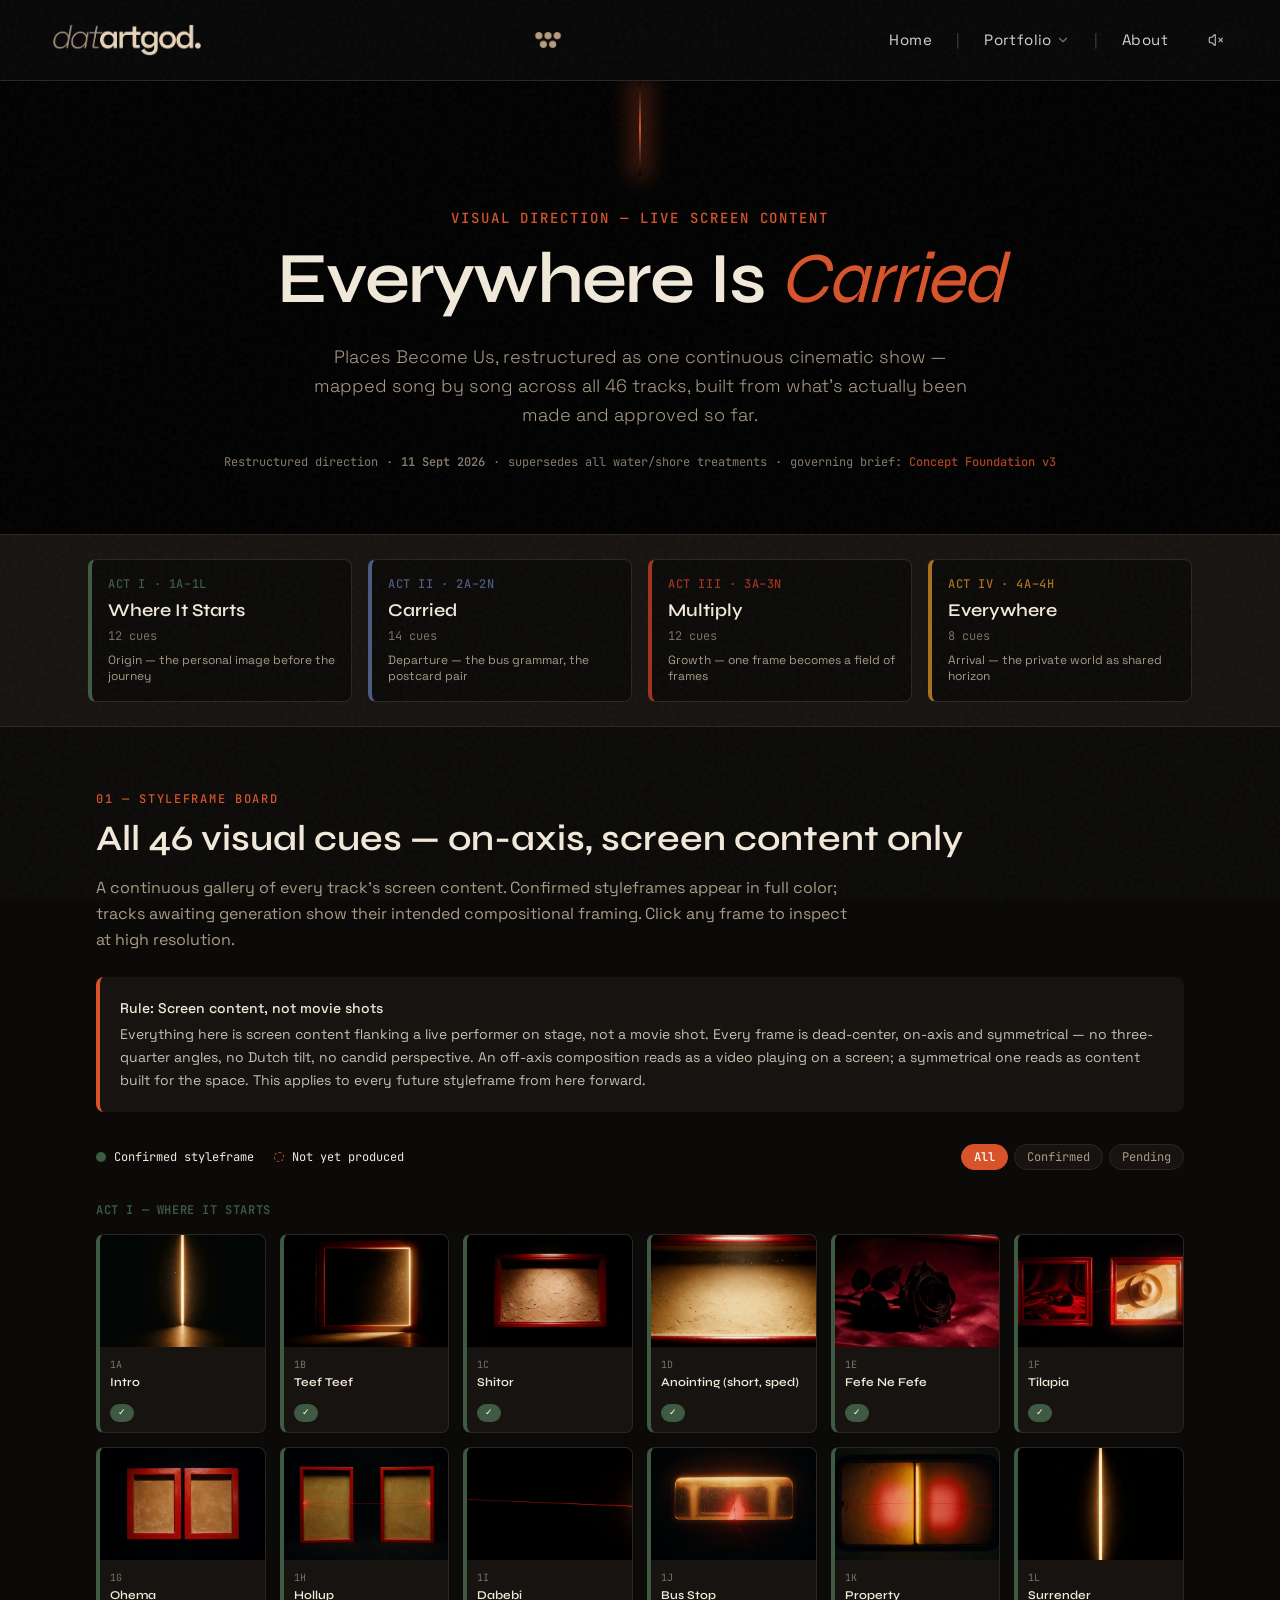
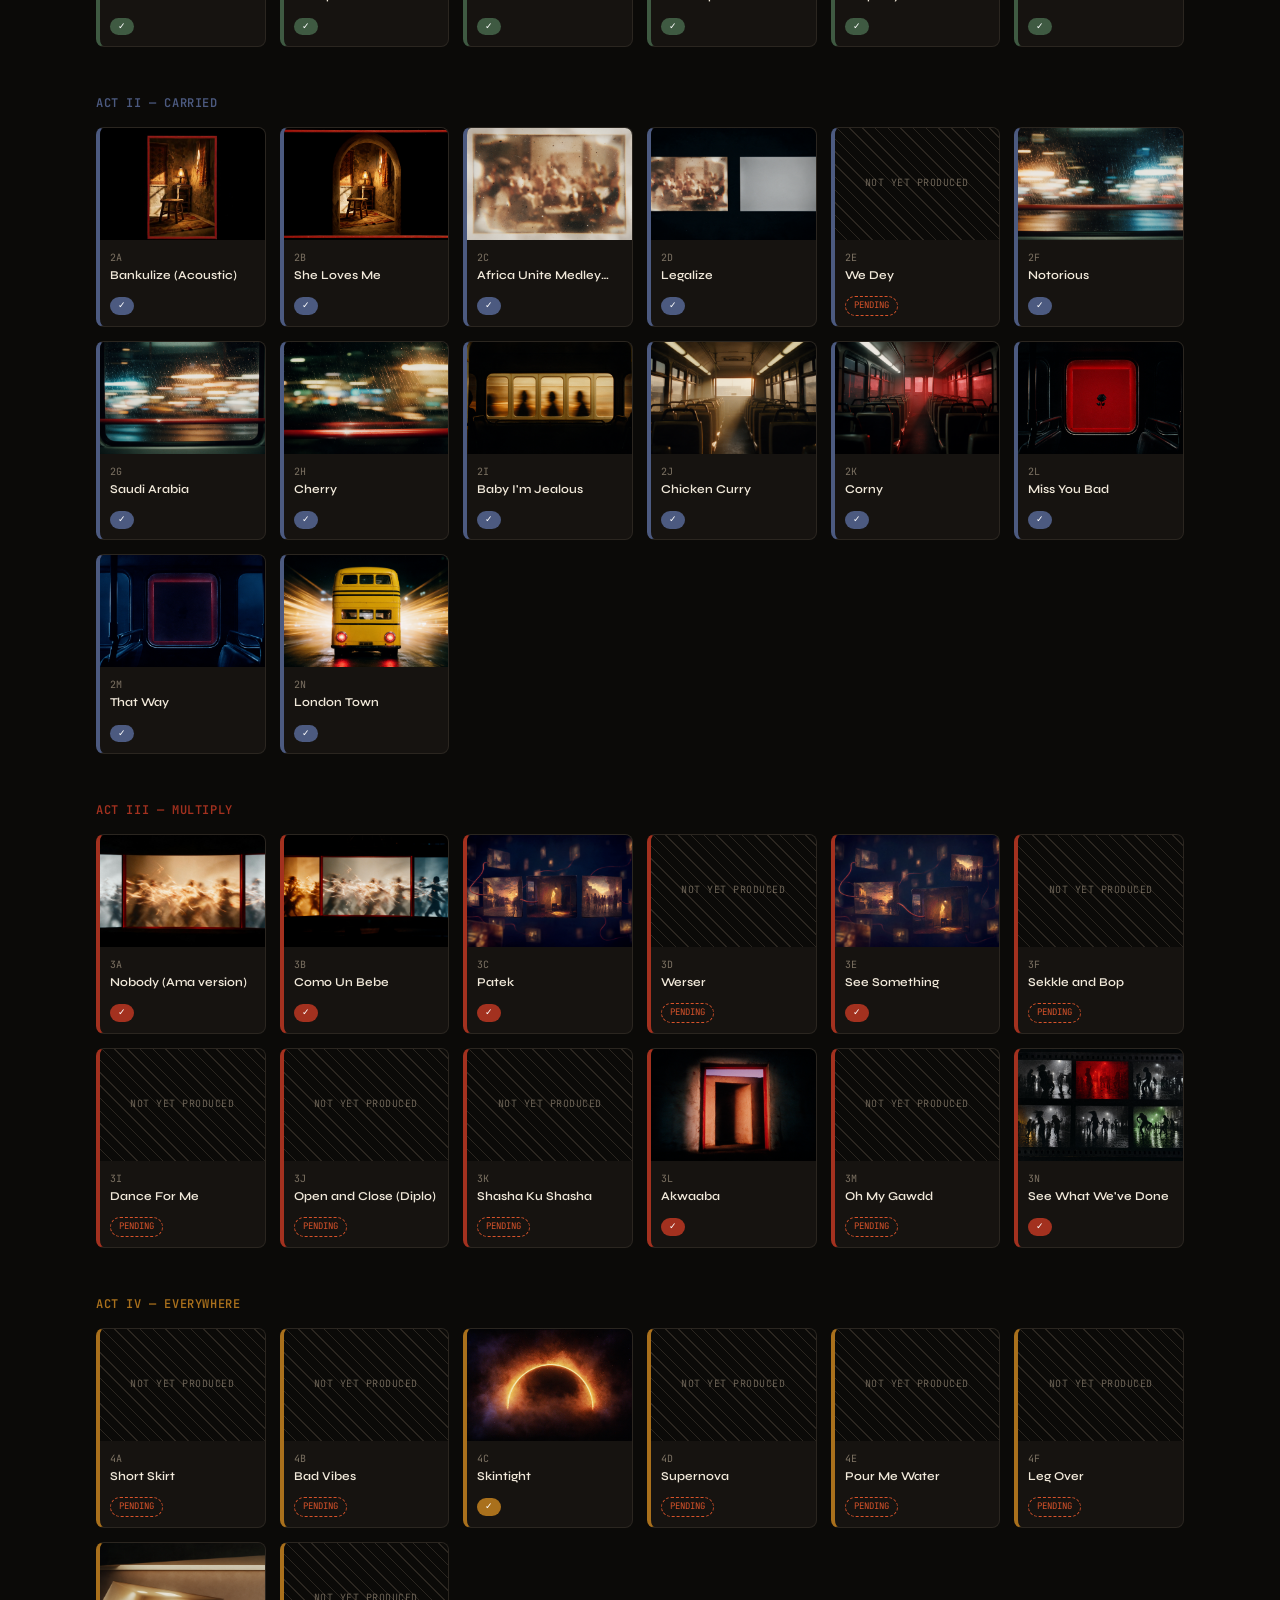
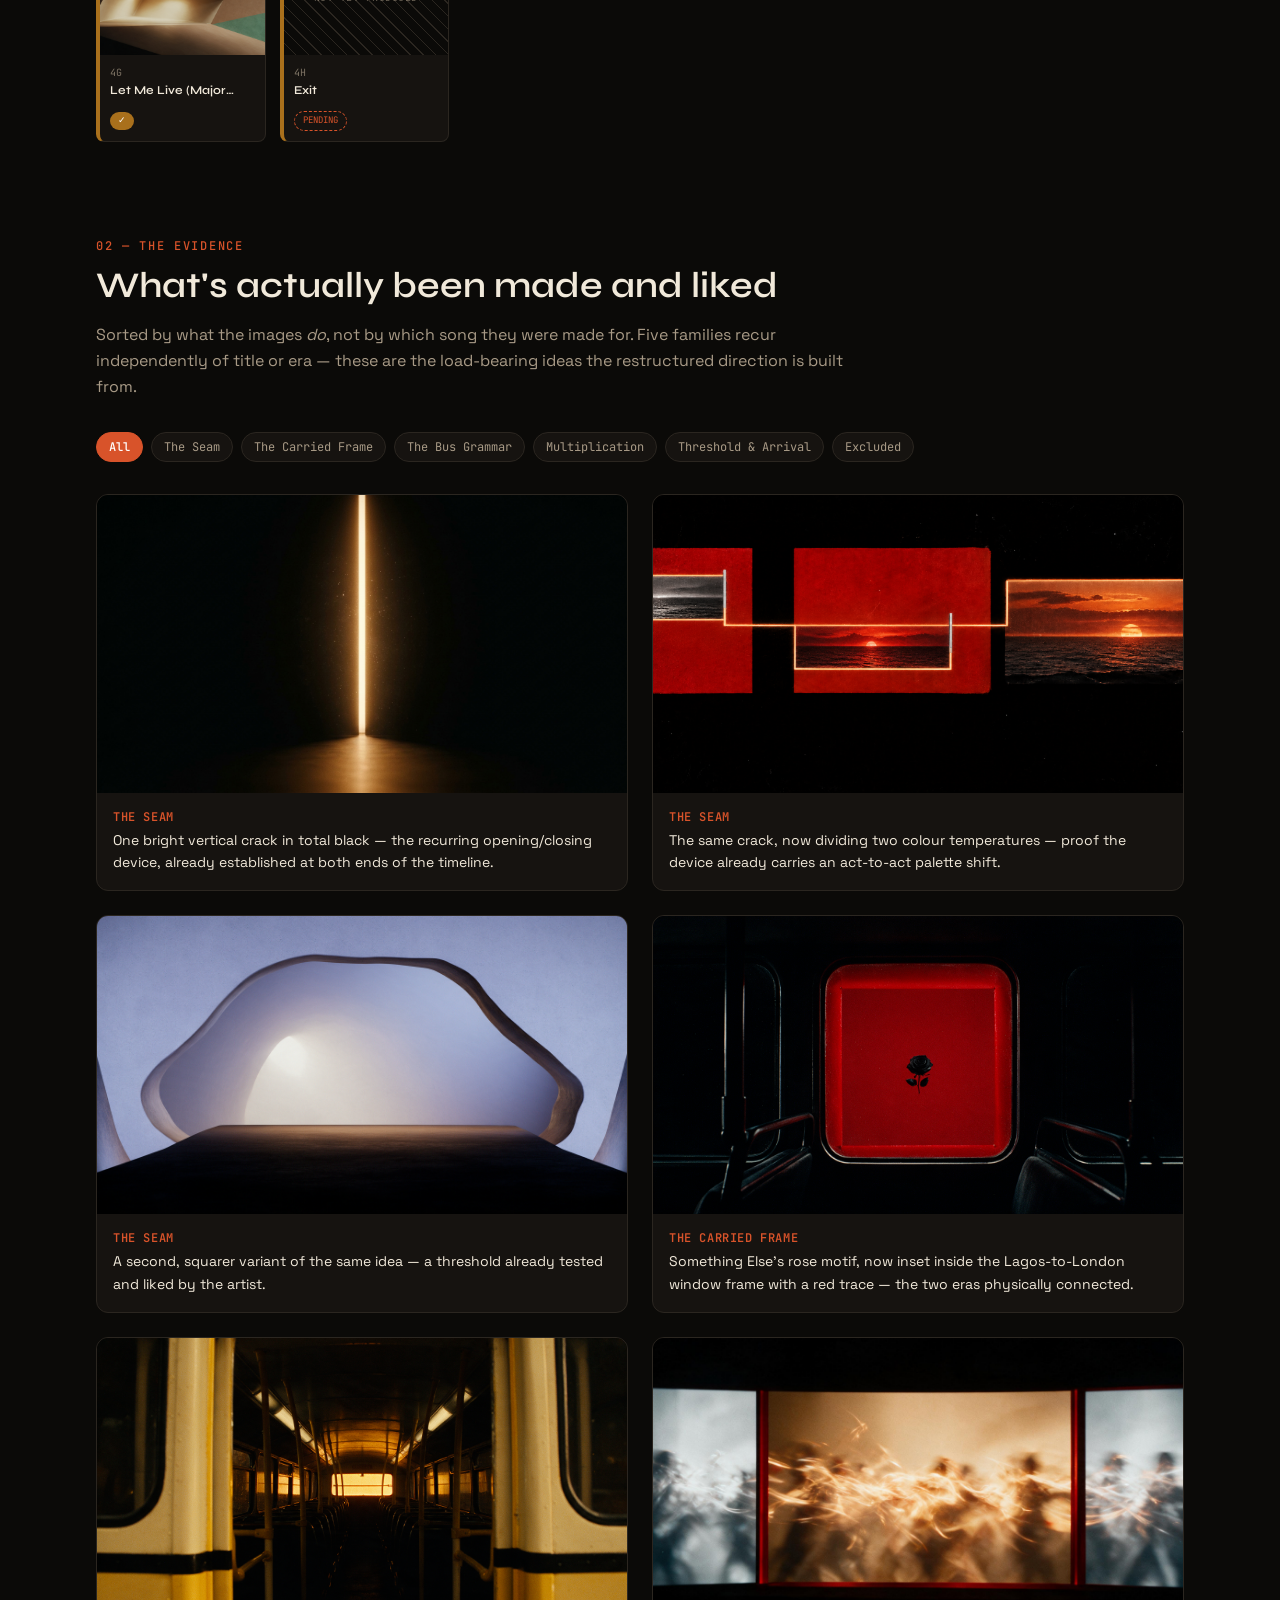
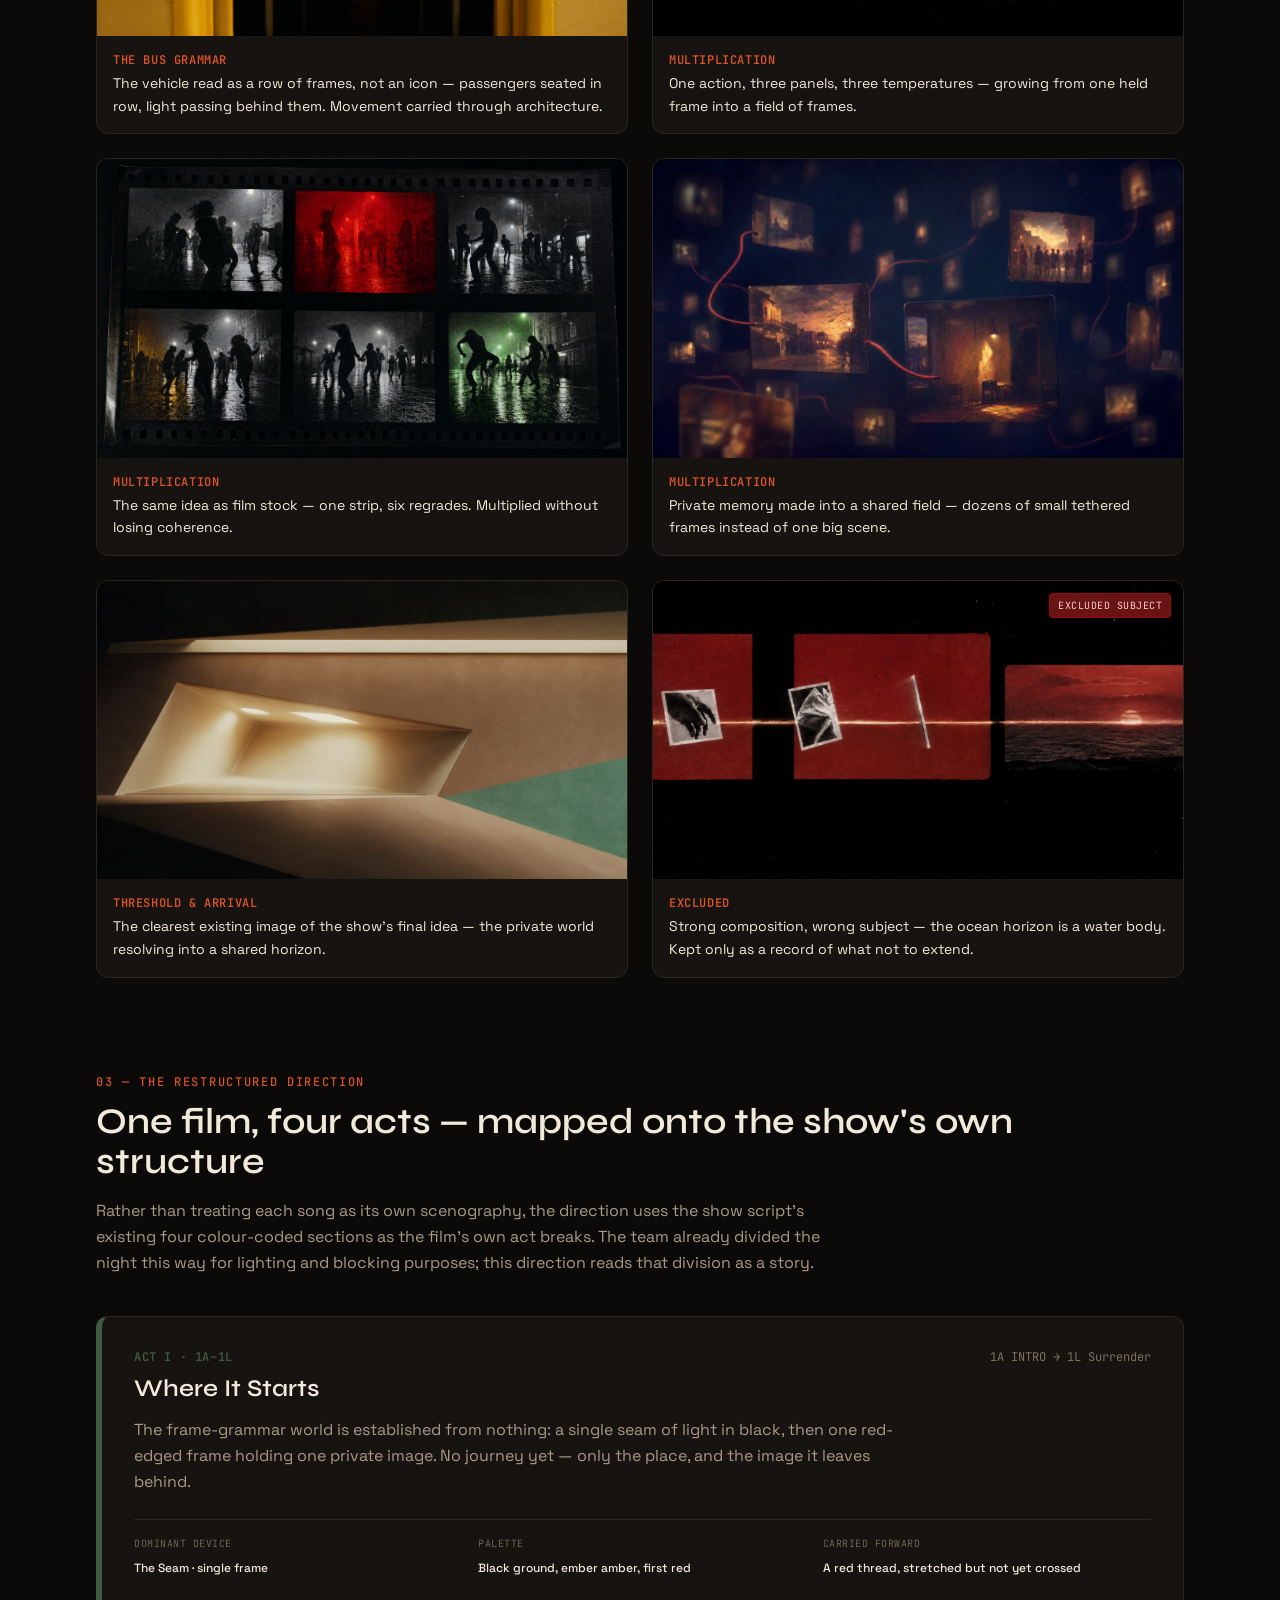
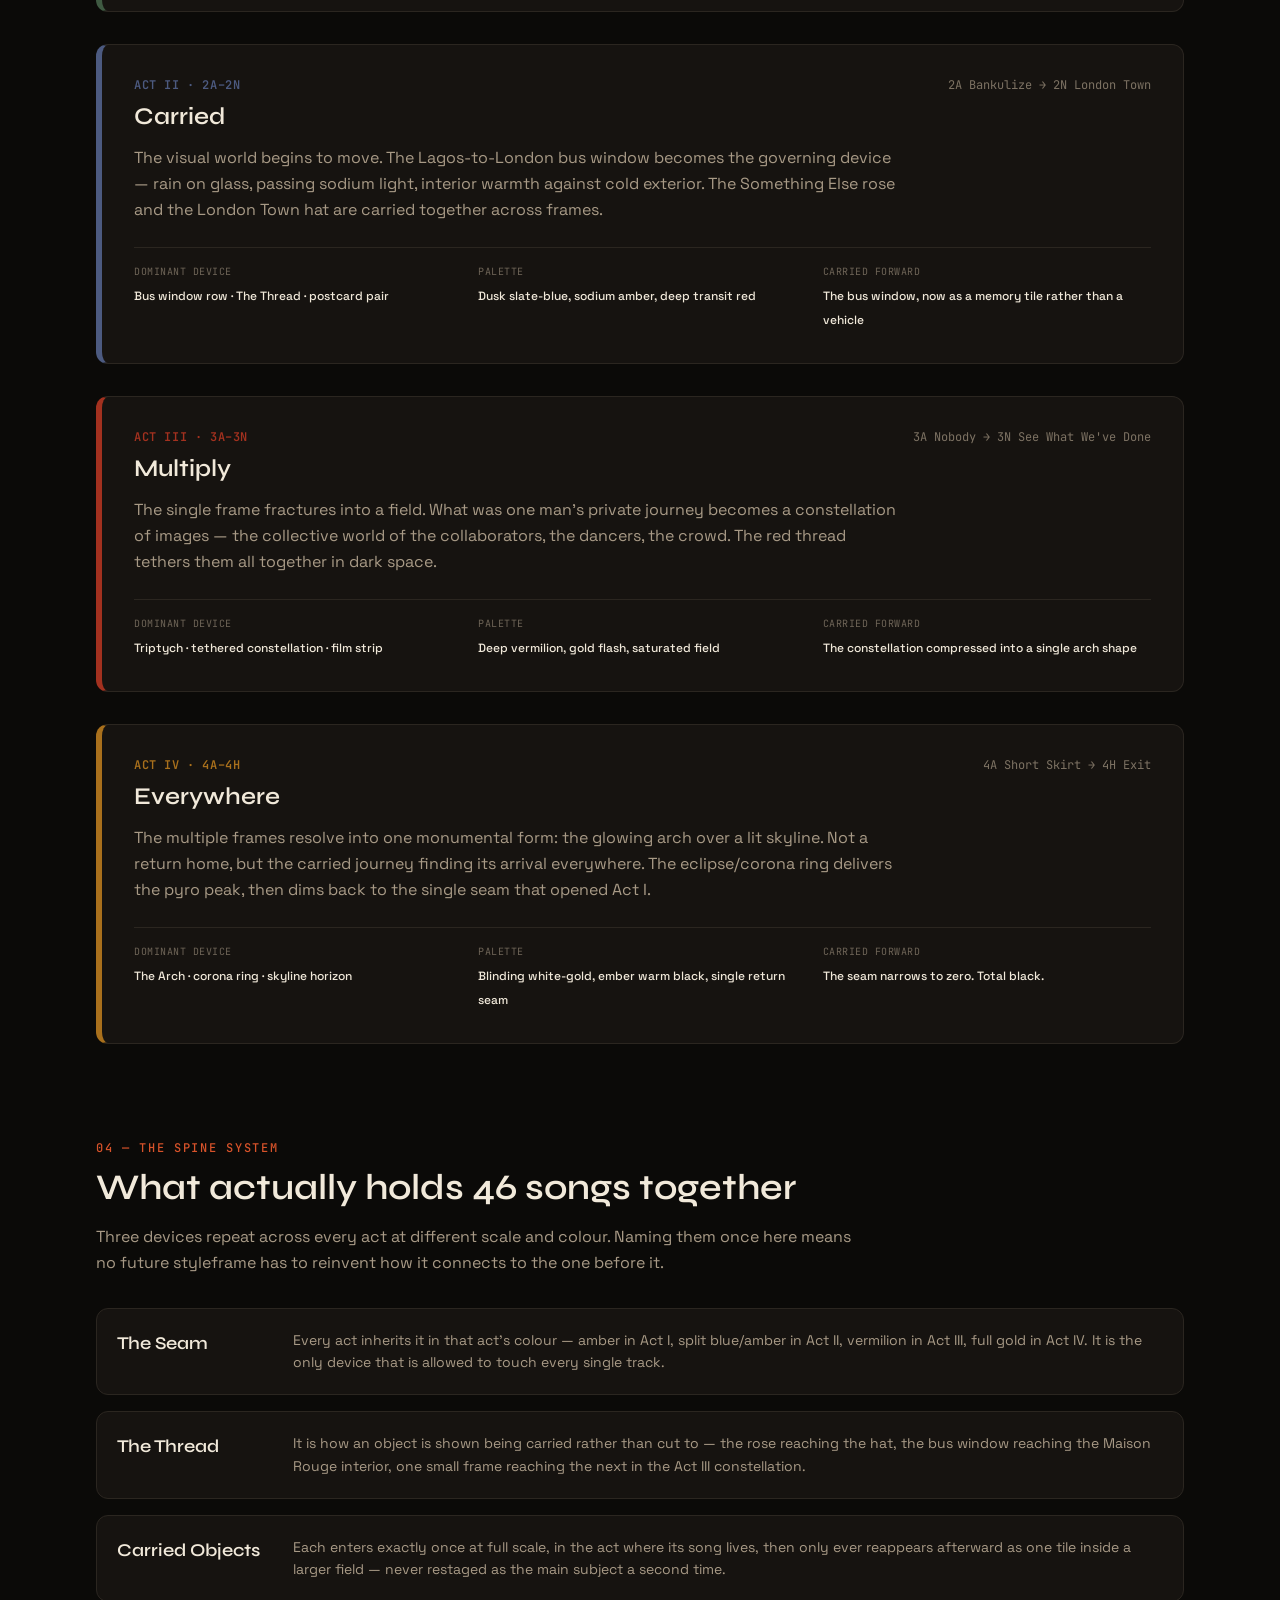
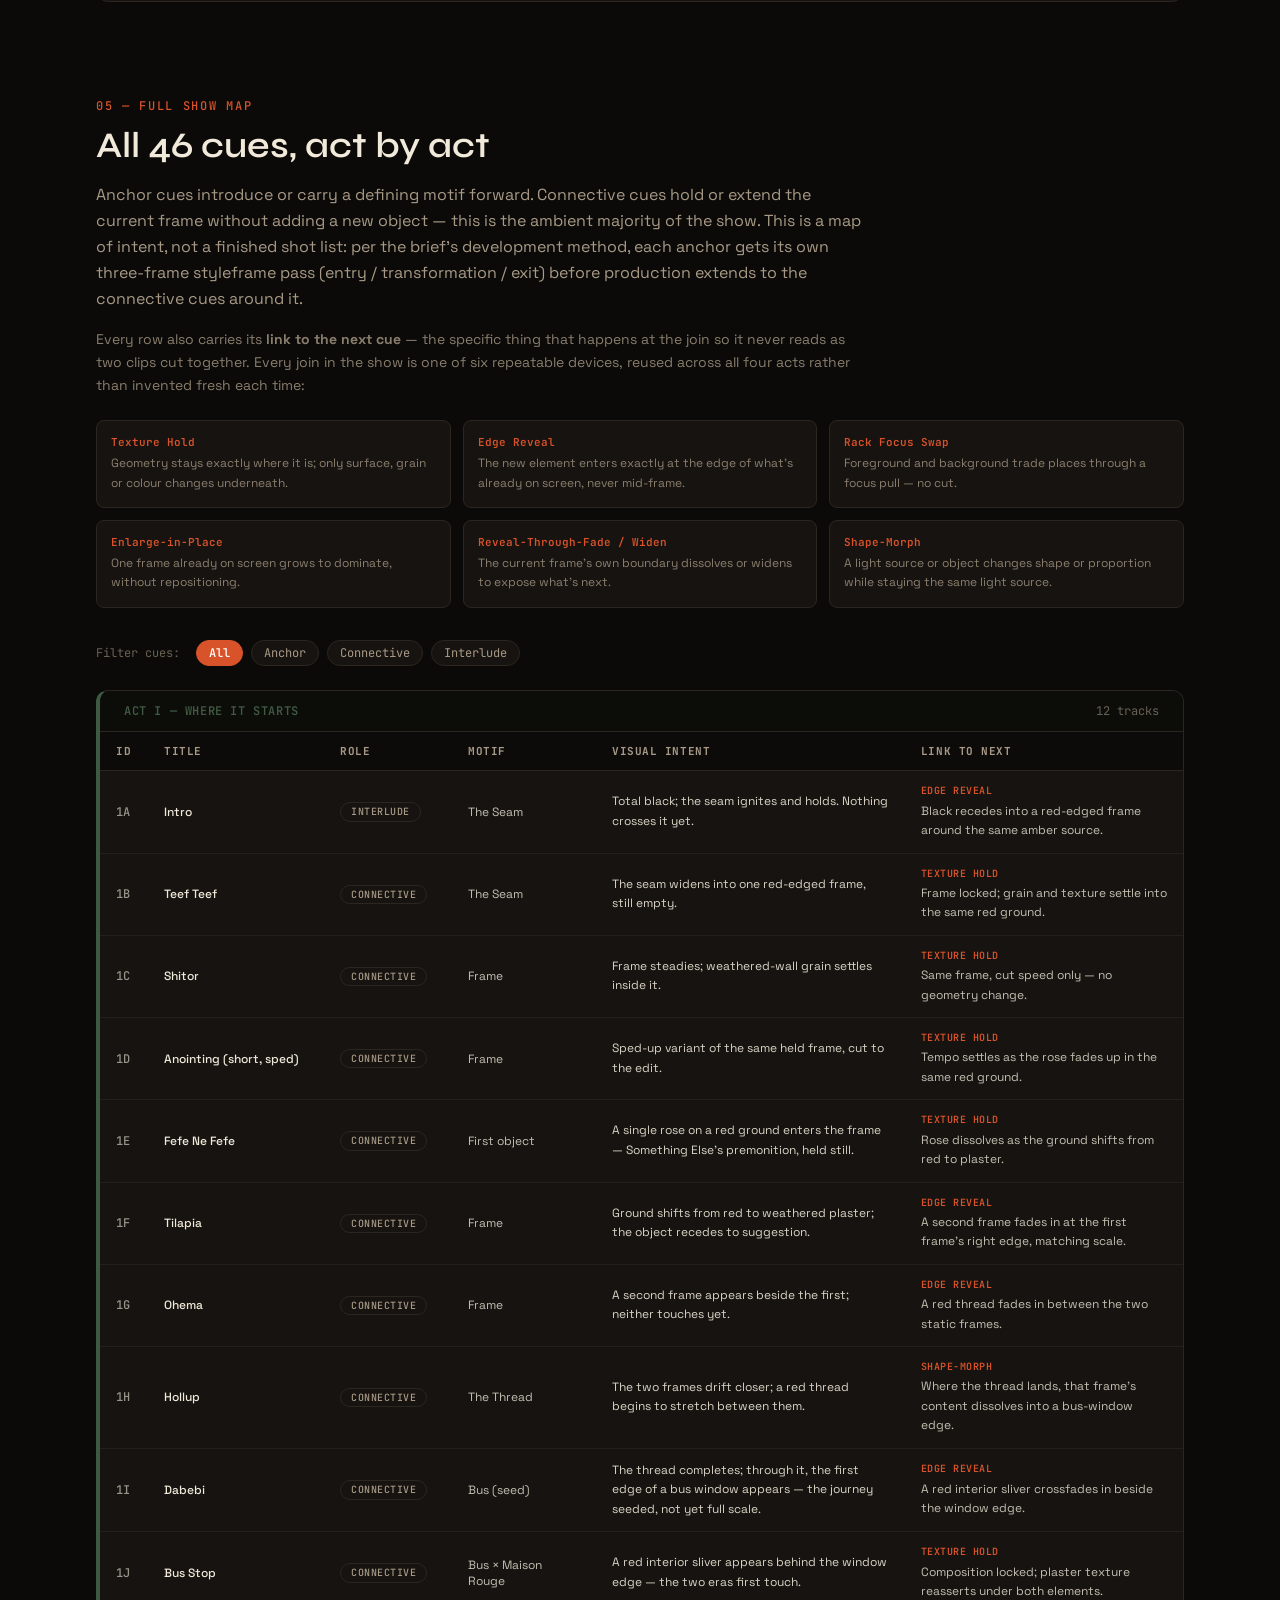
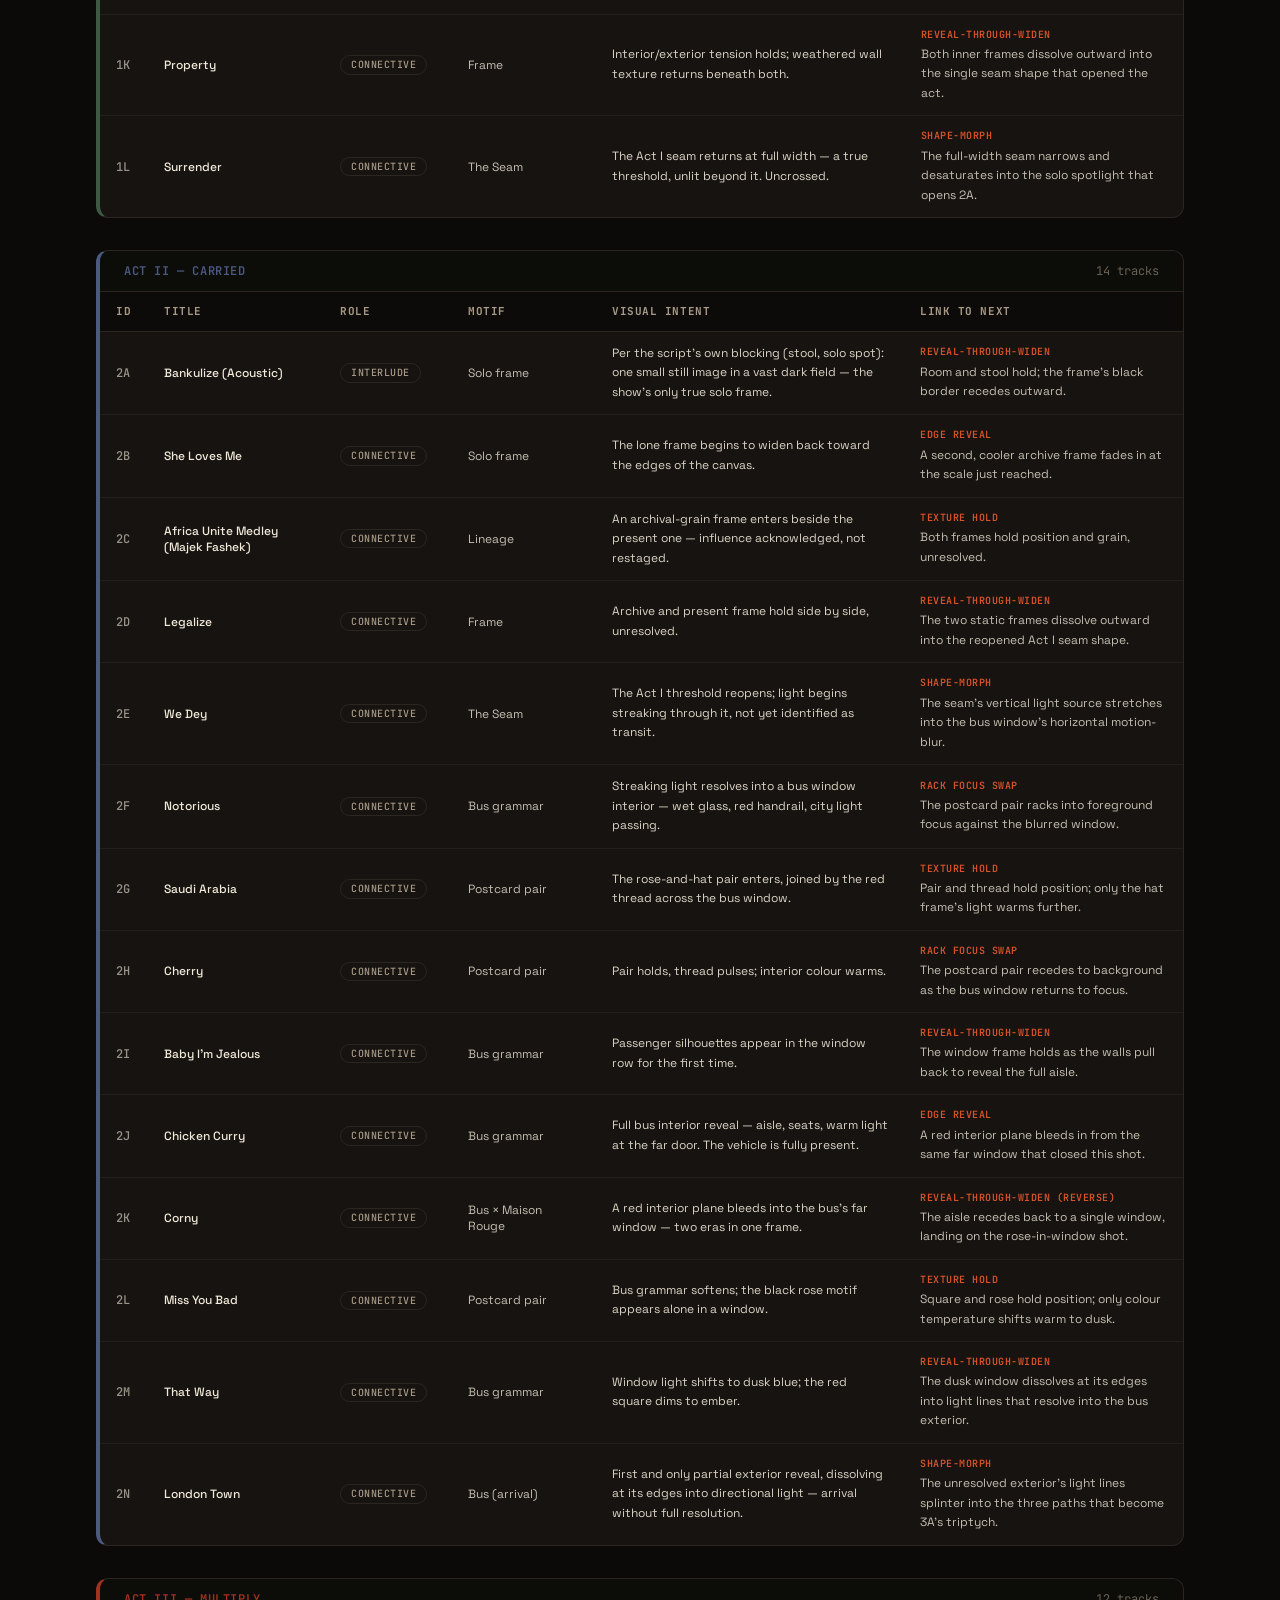
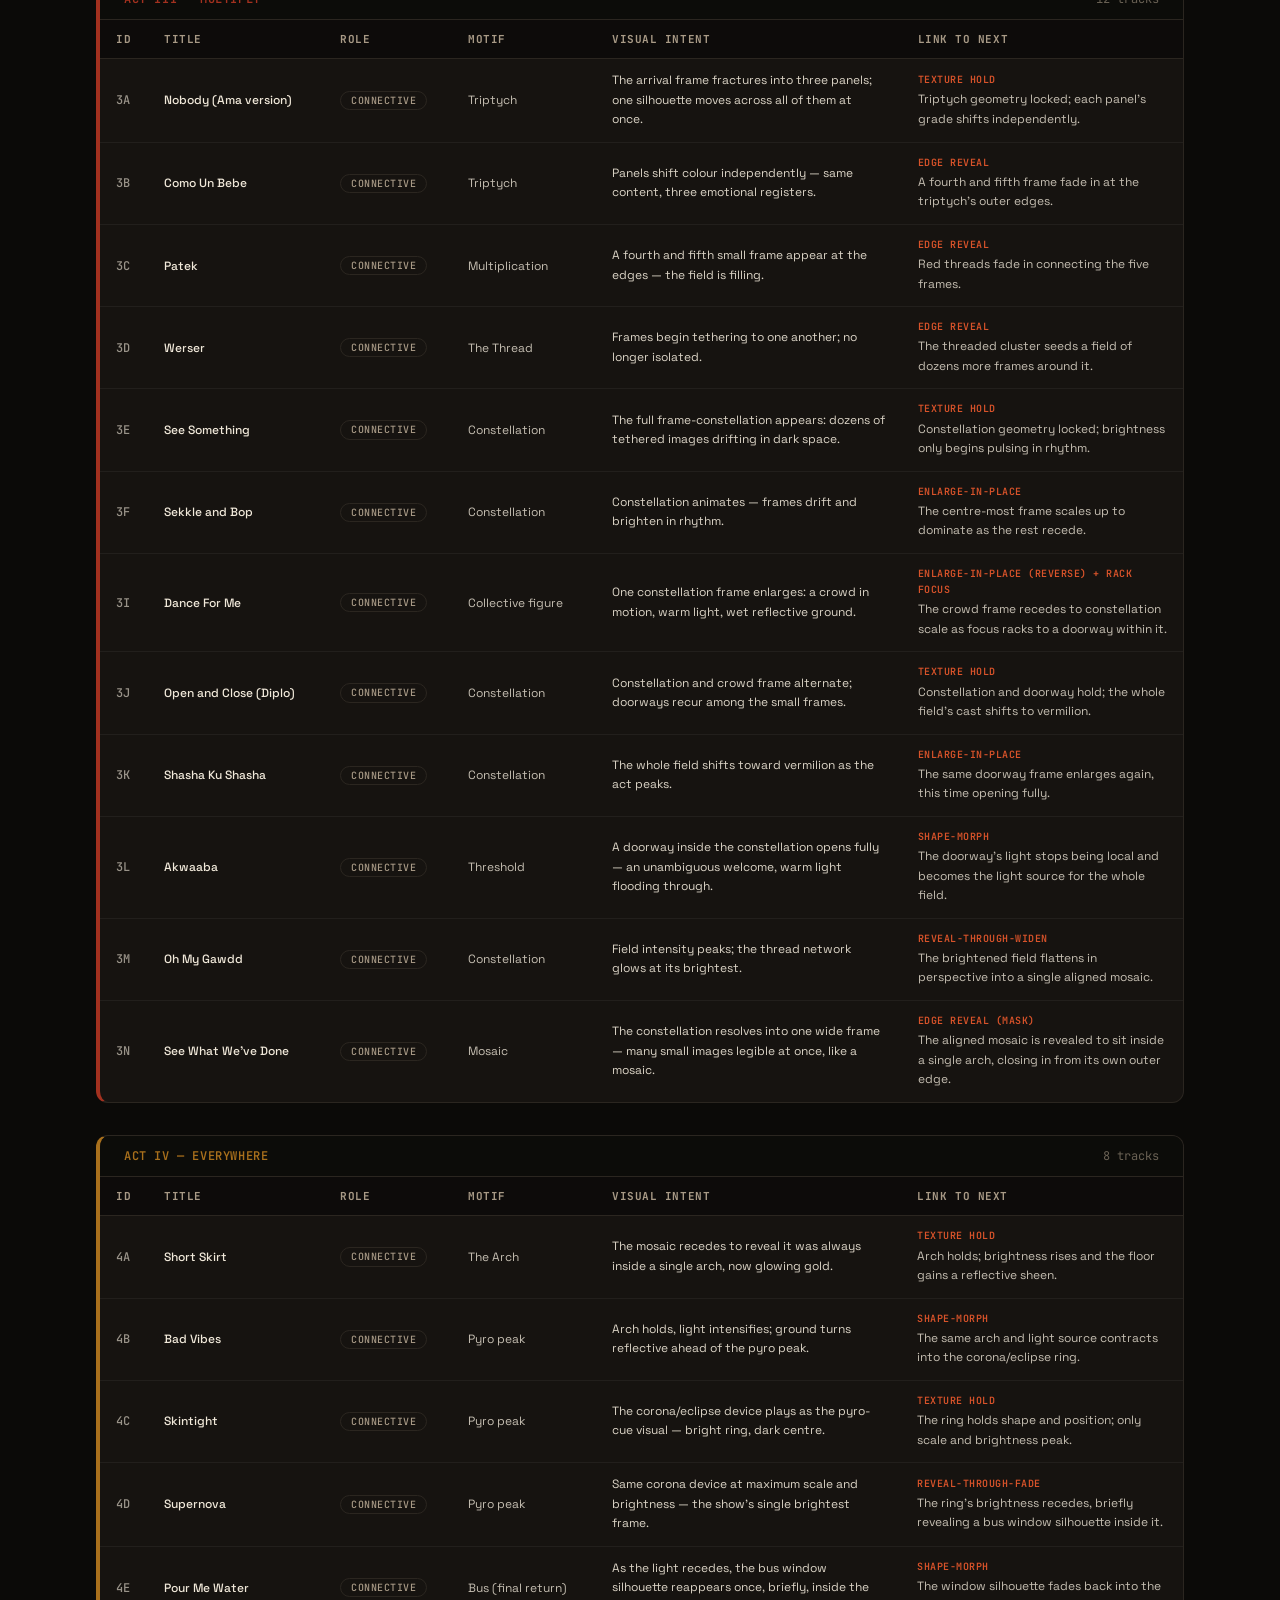
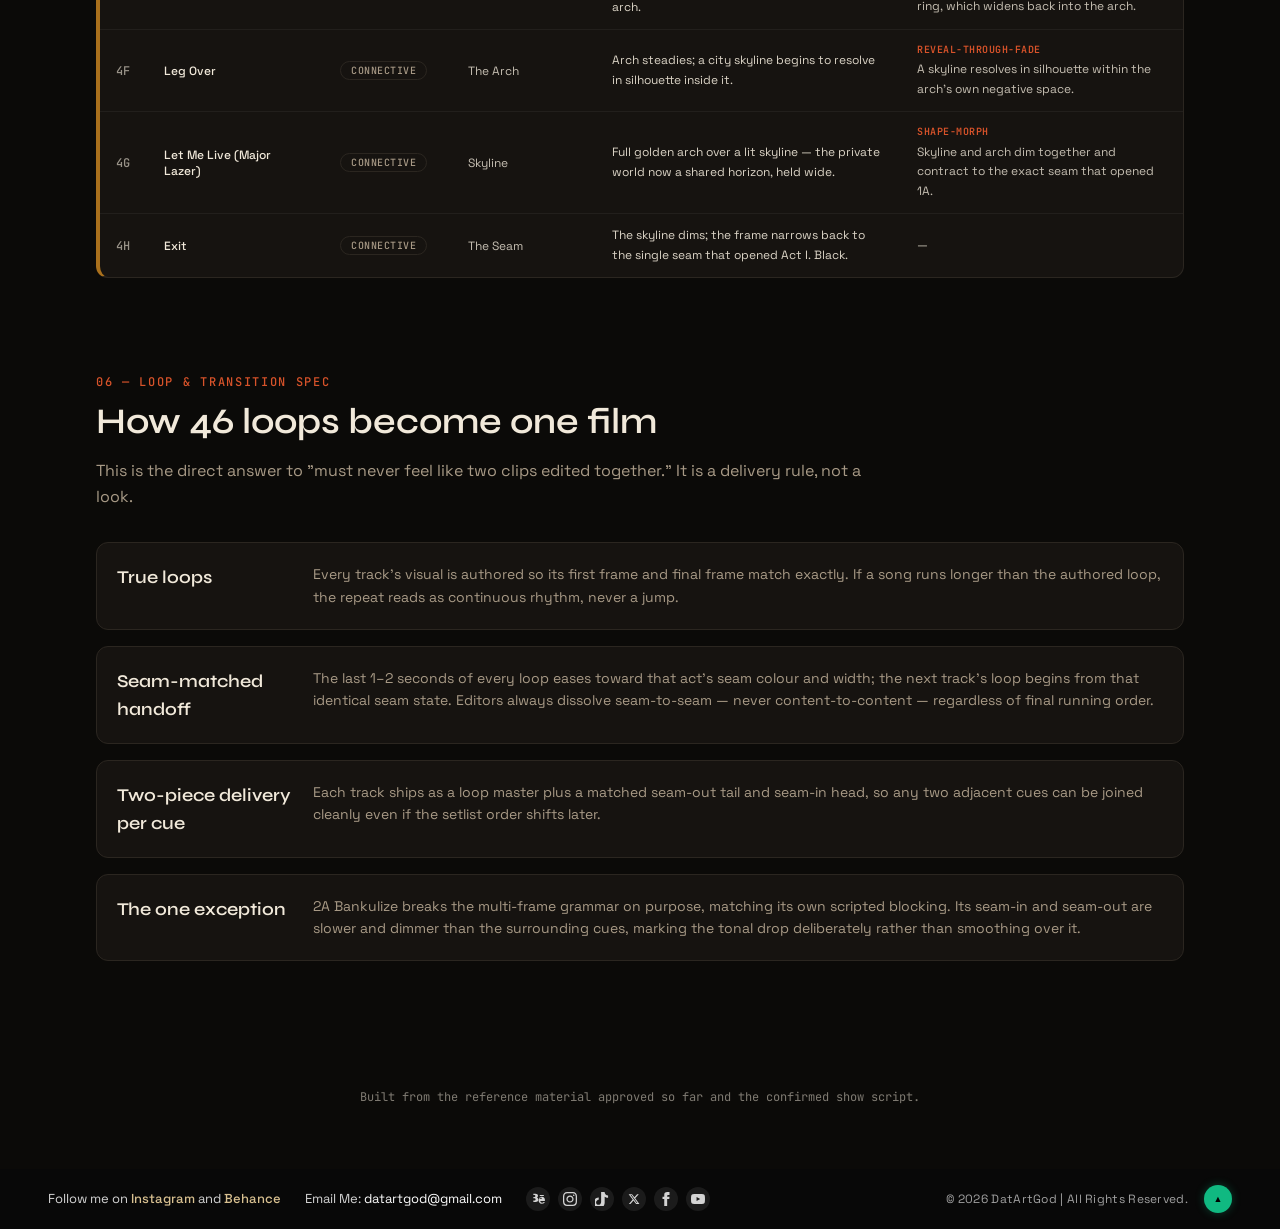
==== index.html @ 4477e100 "Deploy Mr Eazi Everywhere Is Carried Visual Direction presentation" ====
<!DOCTYPE html>
<html lang="en" class="dark scroll-smooth">
  <head>
    <meta charset="UTF-8" />
    <meta name="viewport" content="width=device-width, initial-scale=1.0" />
    <title>DatArtGod | Official Website</title>
    <meta name="description" content="Experience the official website of Ohemeng Oware Jr, also renowned as DatArtGod. Immerse yourself in his unique universe and uncover a wide-ranging collection of digital art forms expertly created through his creative mastery." />
    <meta name="referrer" content="no-referrer" />
    
    <!-- Open Graph / Meta -->
    <meta property="og:type" content="website" />
    <meta property="og:title" content="DatArtGod | Official Website" />
    <meta property="og:description" content="Experience the official website of Ohemeng Oware Jr, also renowned as DatArtGod. Creative director and dynamic visual artist from Accra, Ghana." />
    <meta property="og:image" content="./datartgod_2.png" />
    <meta name="theme-color" content="#080808" />

    <!-- Favicon -->
    <link rel="icon" type="image/png" href="./dots.png" />

    <!-- Google Fonts: Space Grotesk + Syne + JetBrains Mono -->
    <link rel="preconnect" href="https://fonts.googleapis.com">
    <link rel="preconnect" href="https://fonts.gstatic.com" crossorigin>
    <link href="https://fonts.googleapis.com/css2?family=JetBrains+Mono:wght@300;400;500&family=Space+Grotesk:wght@300;400;500;600;700&family=Syne:wght@400;500;600;700;800&display=swap" rel="stylesheet">
    <script type="module" crossorigin src="./assets/index-CvSmOmke.js"></script>
    <link rel="stylesheet" crossorigin href="./assets/index-CwdzQSUs.css">
  </head>
  <body class="bg-[#080808] text-[#f8fafc] selection:bg-white selection:text-black antialiased overflow-x-hidden">
    <div id="root"></div>
  </body>
</html>
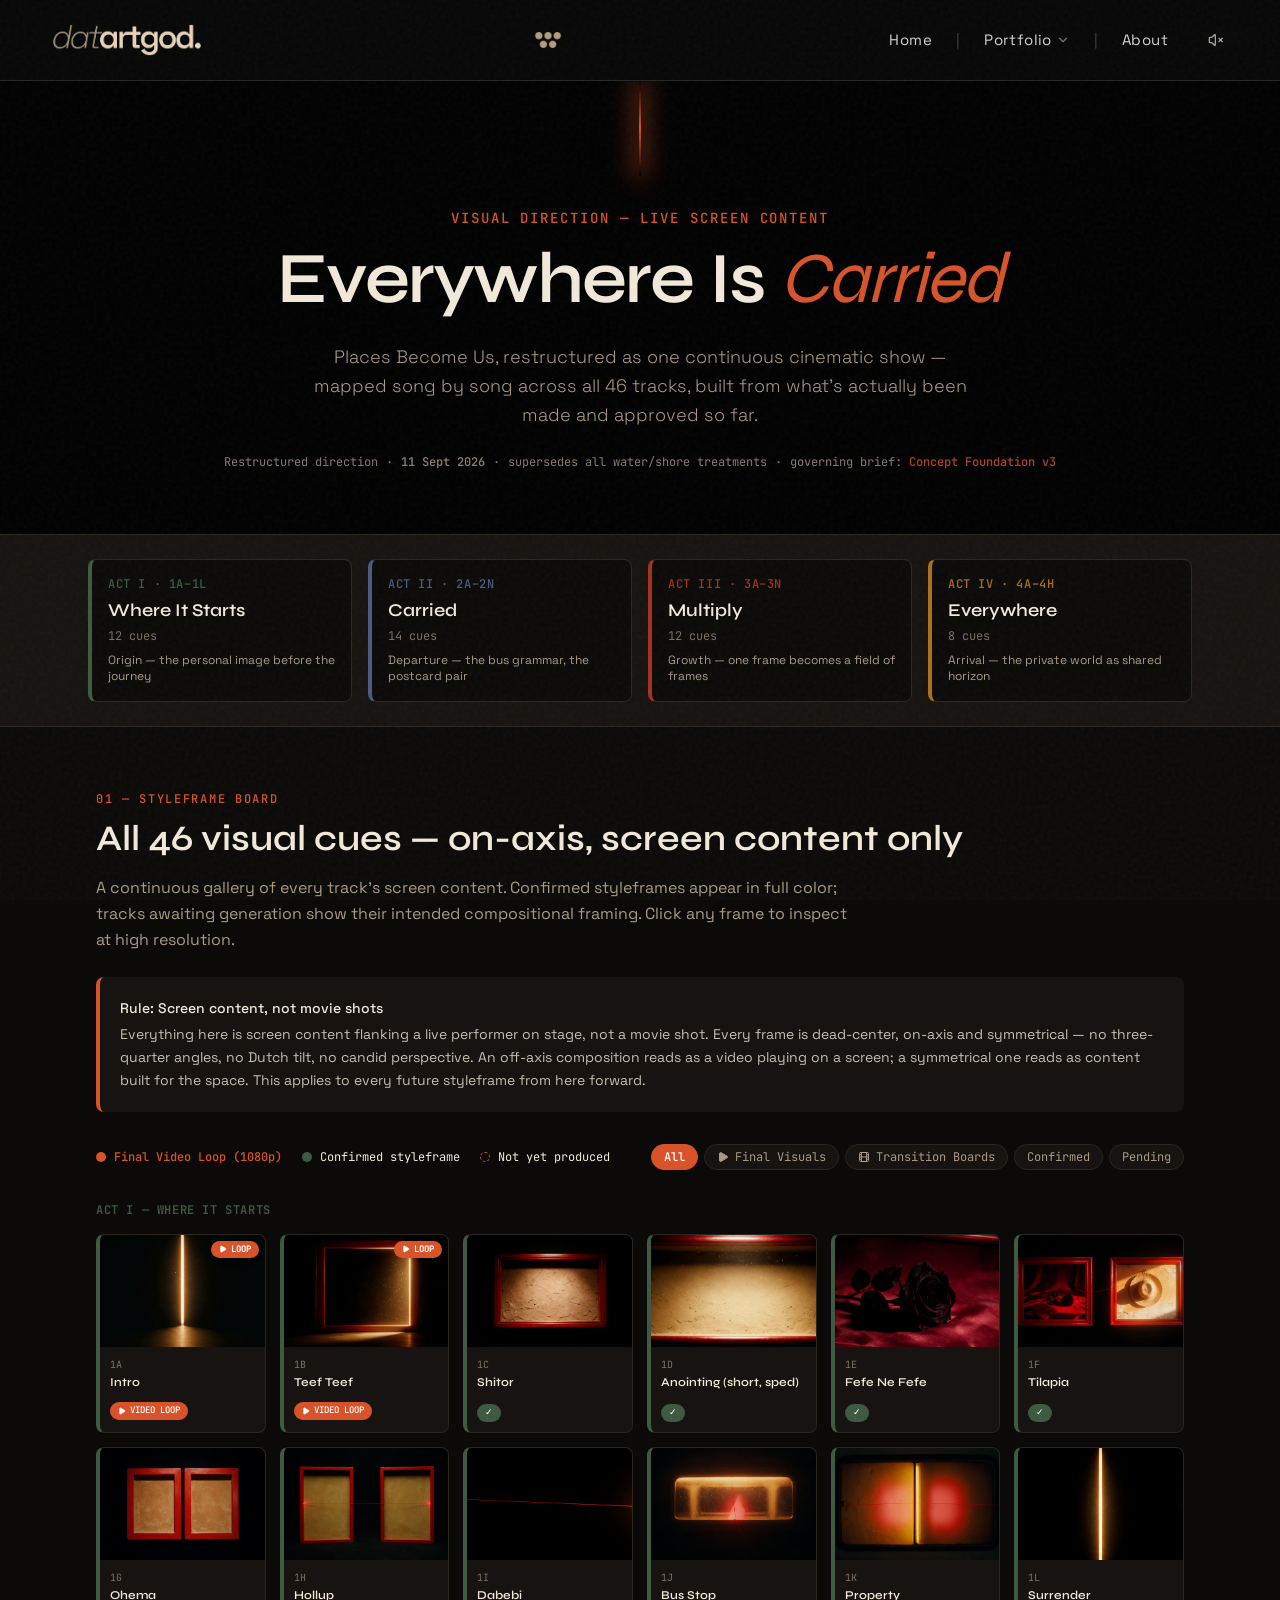
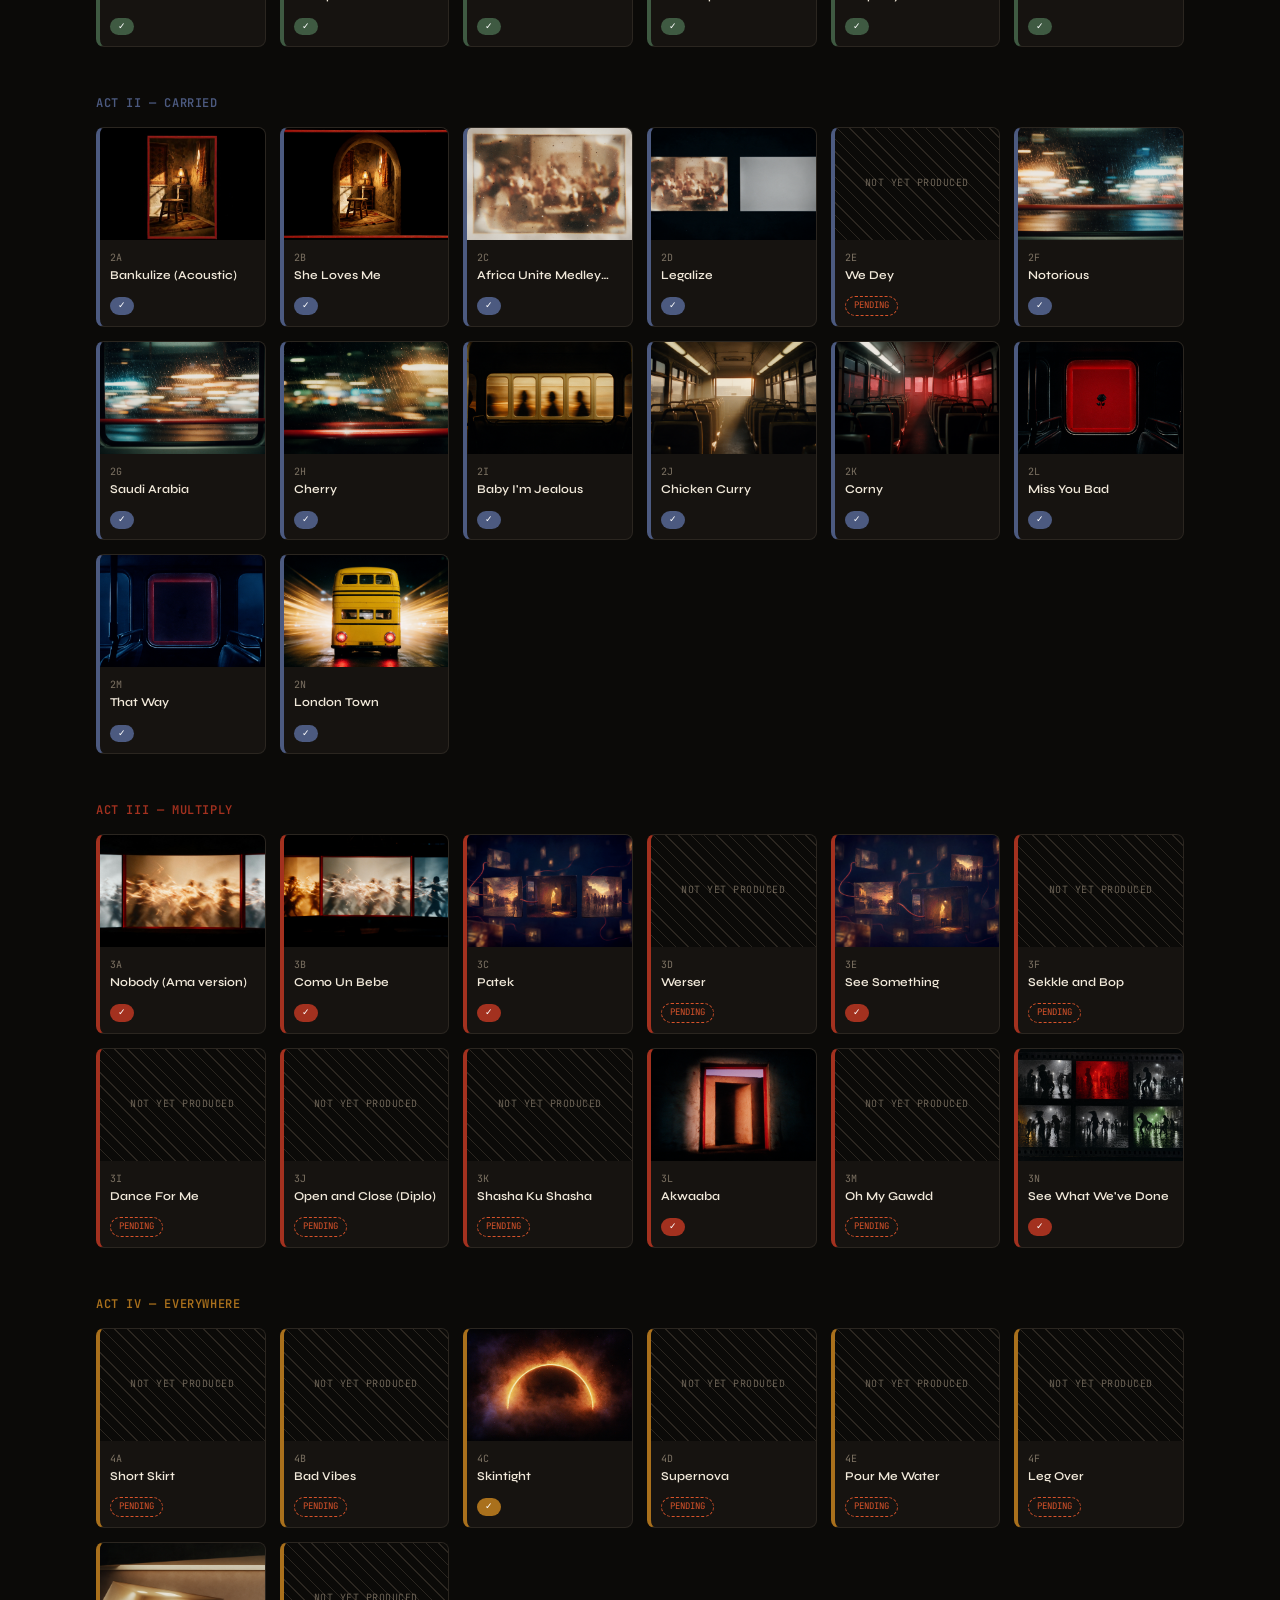
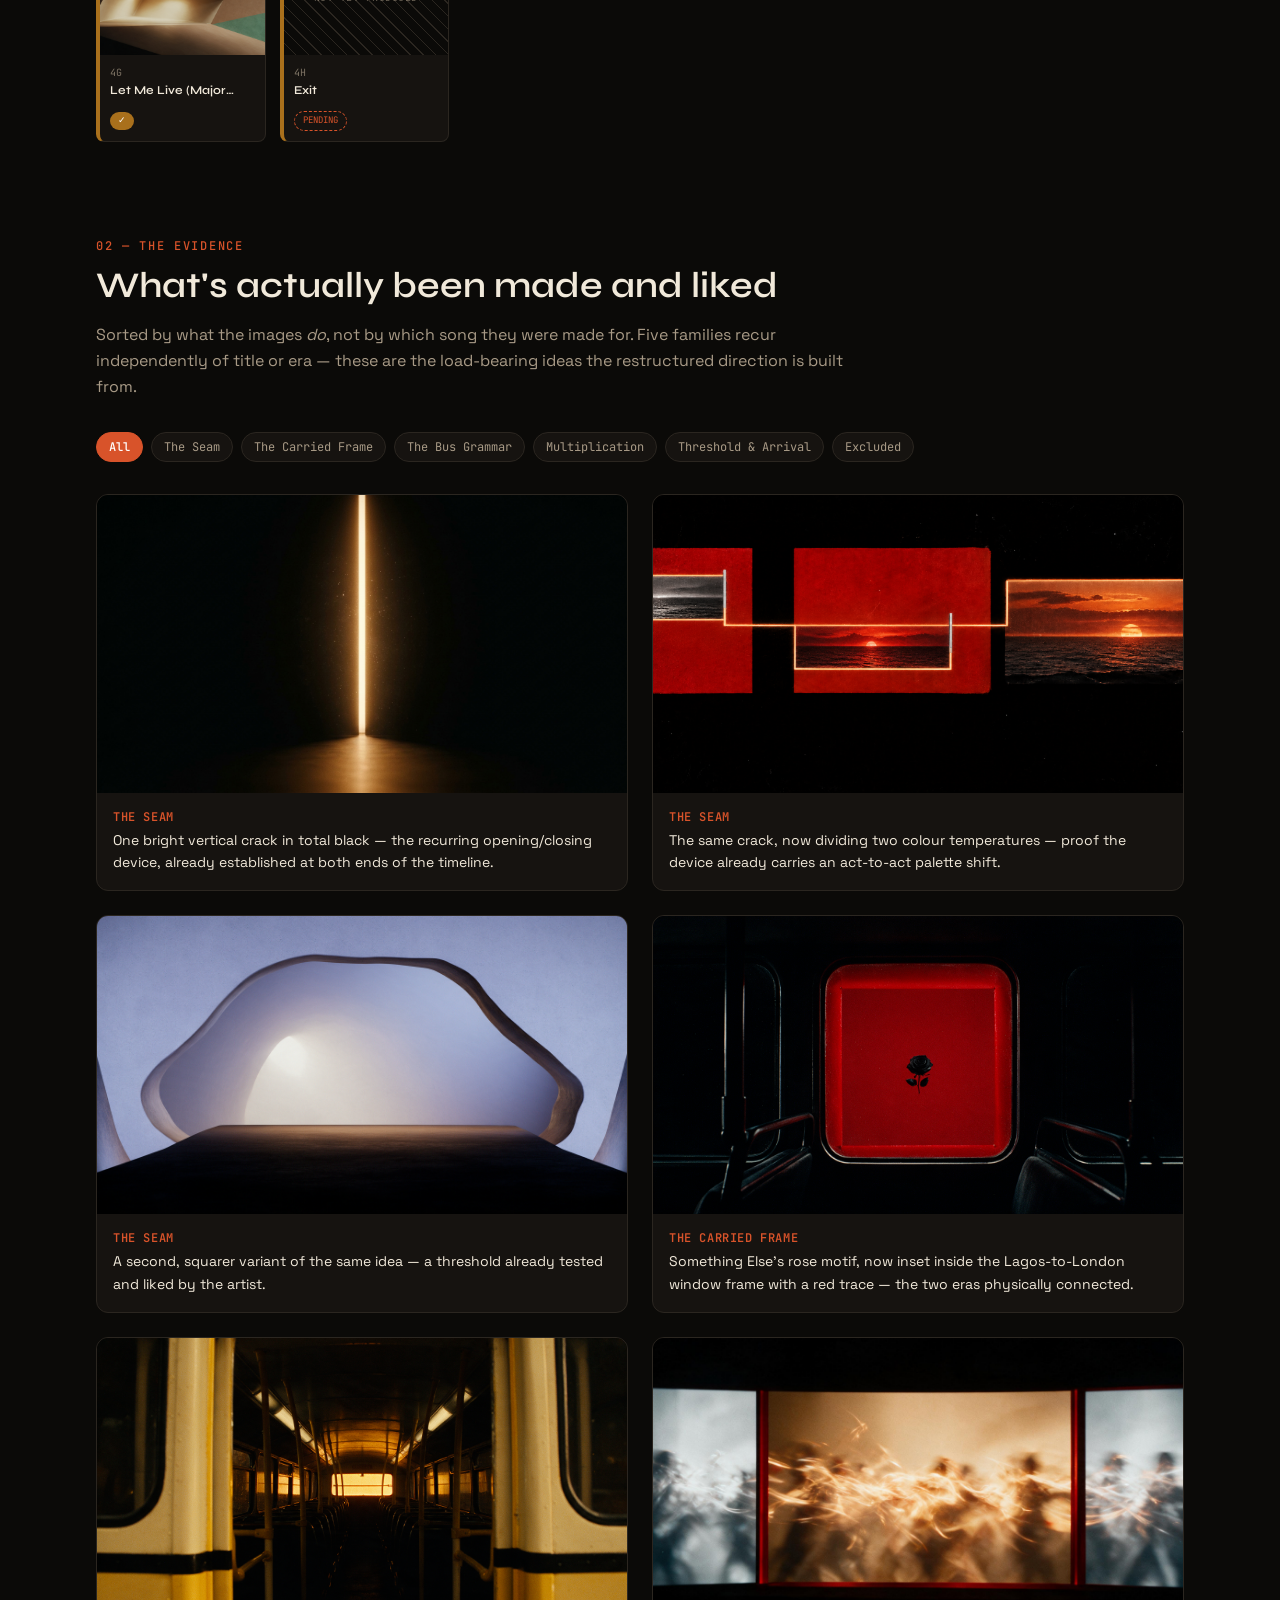
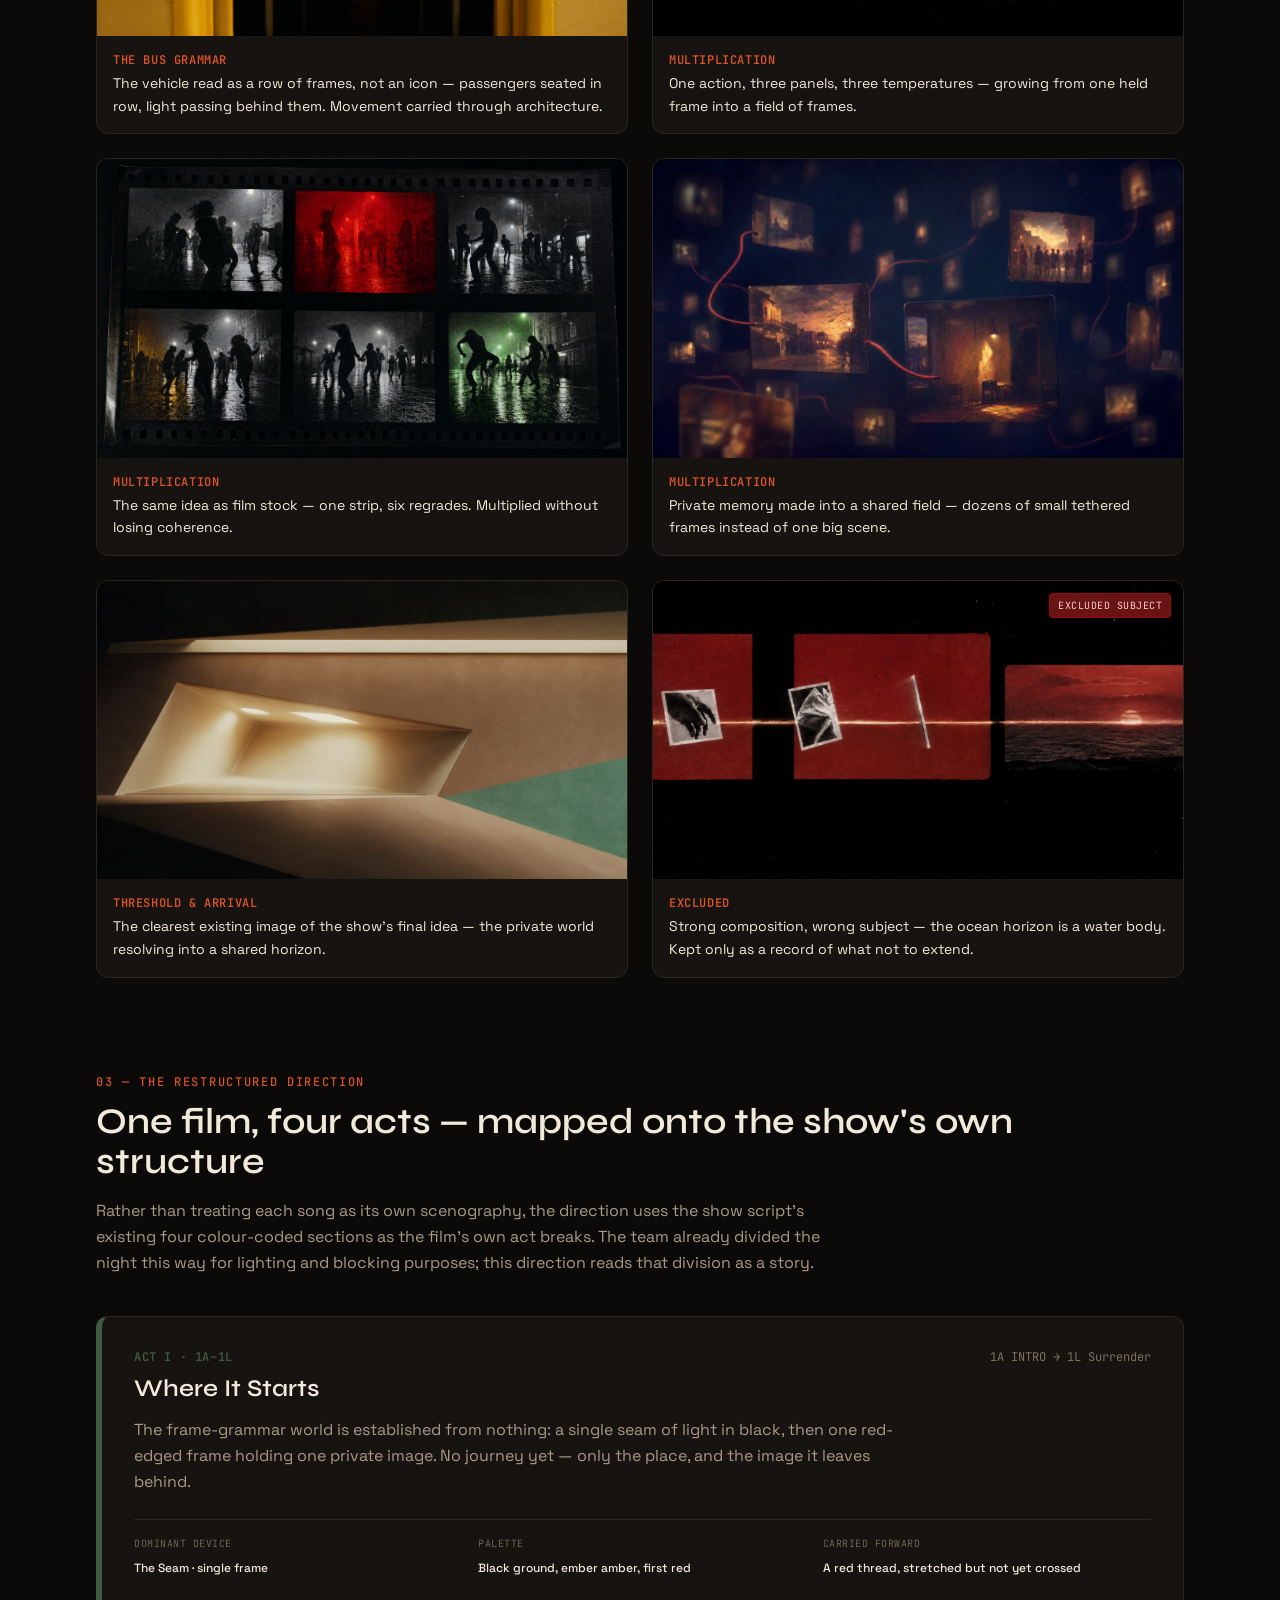
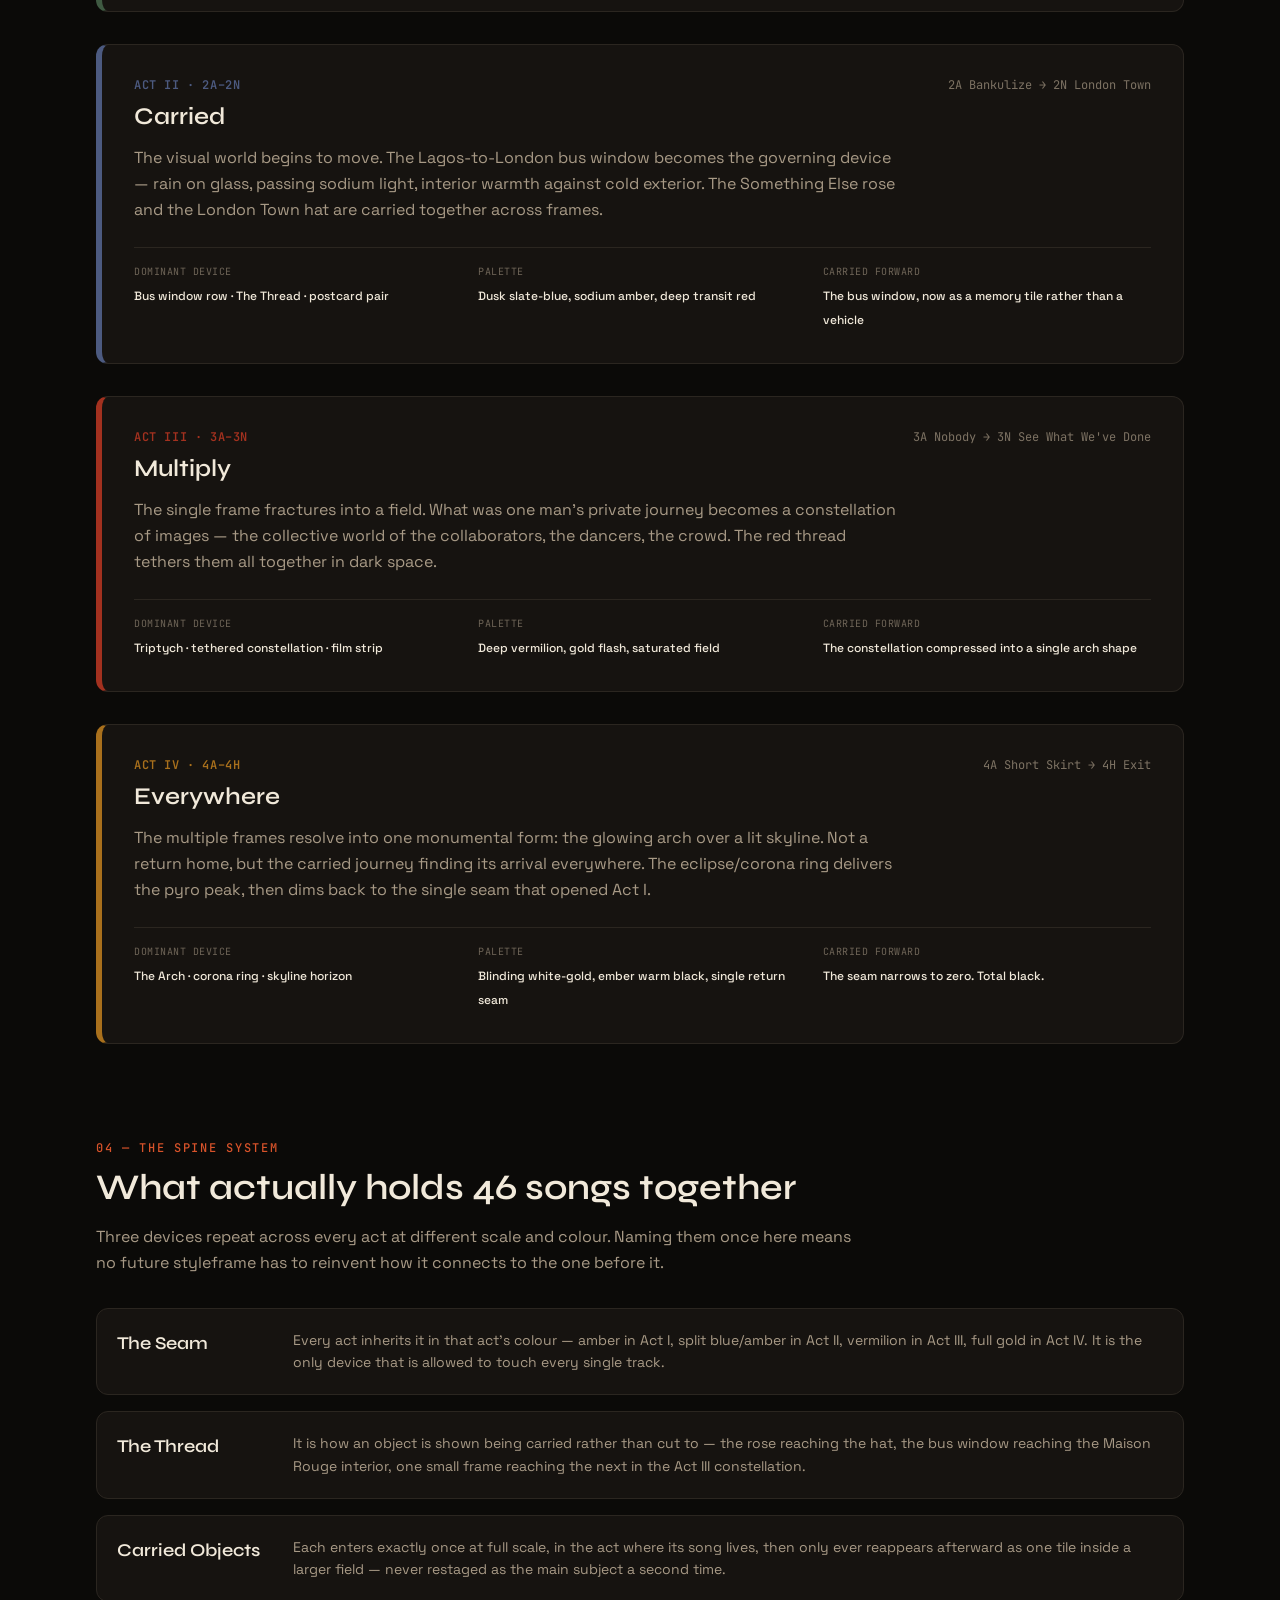
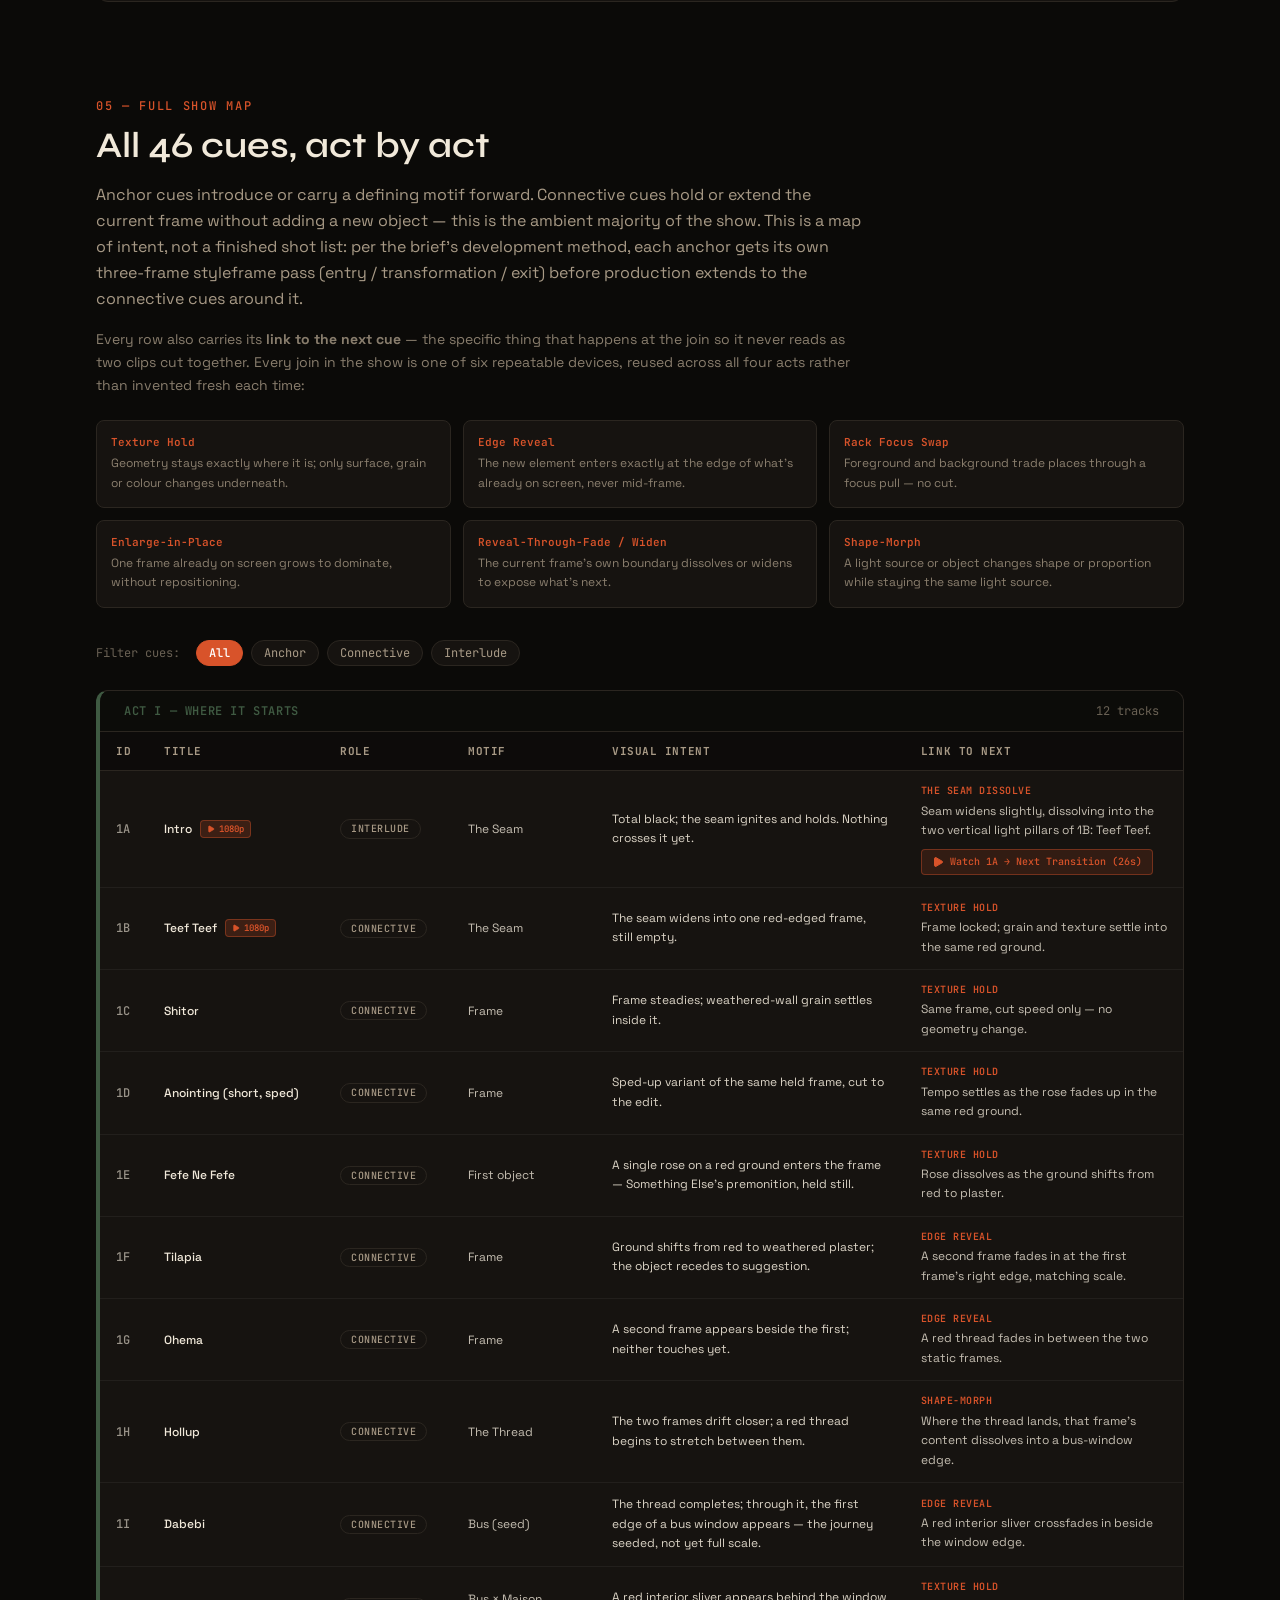
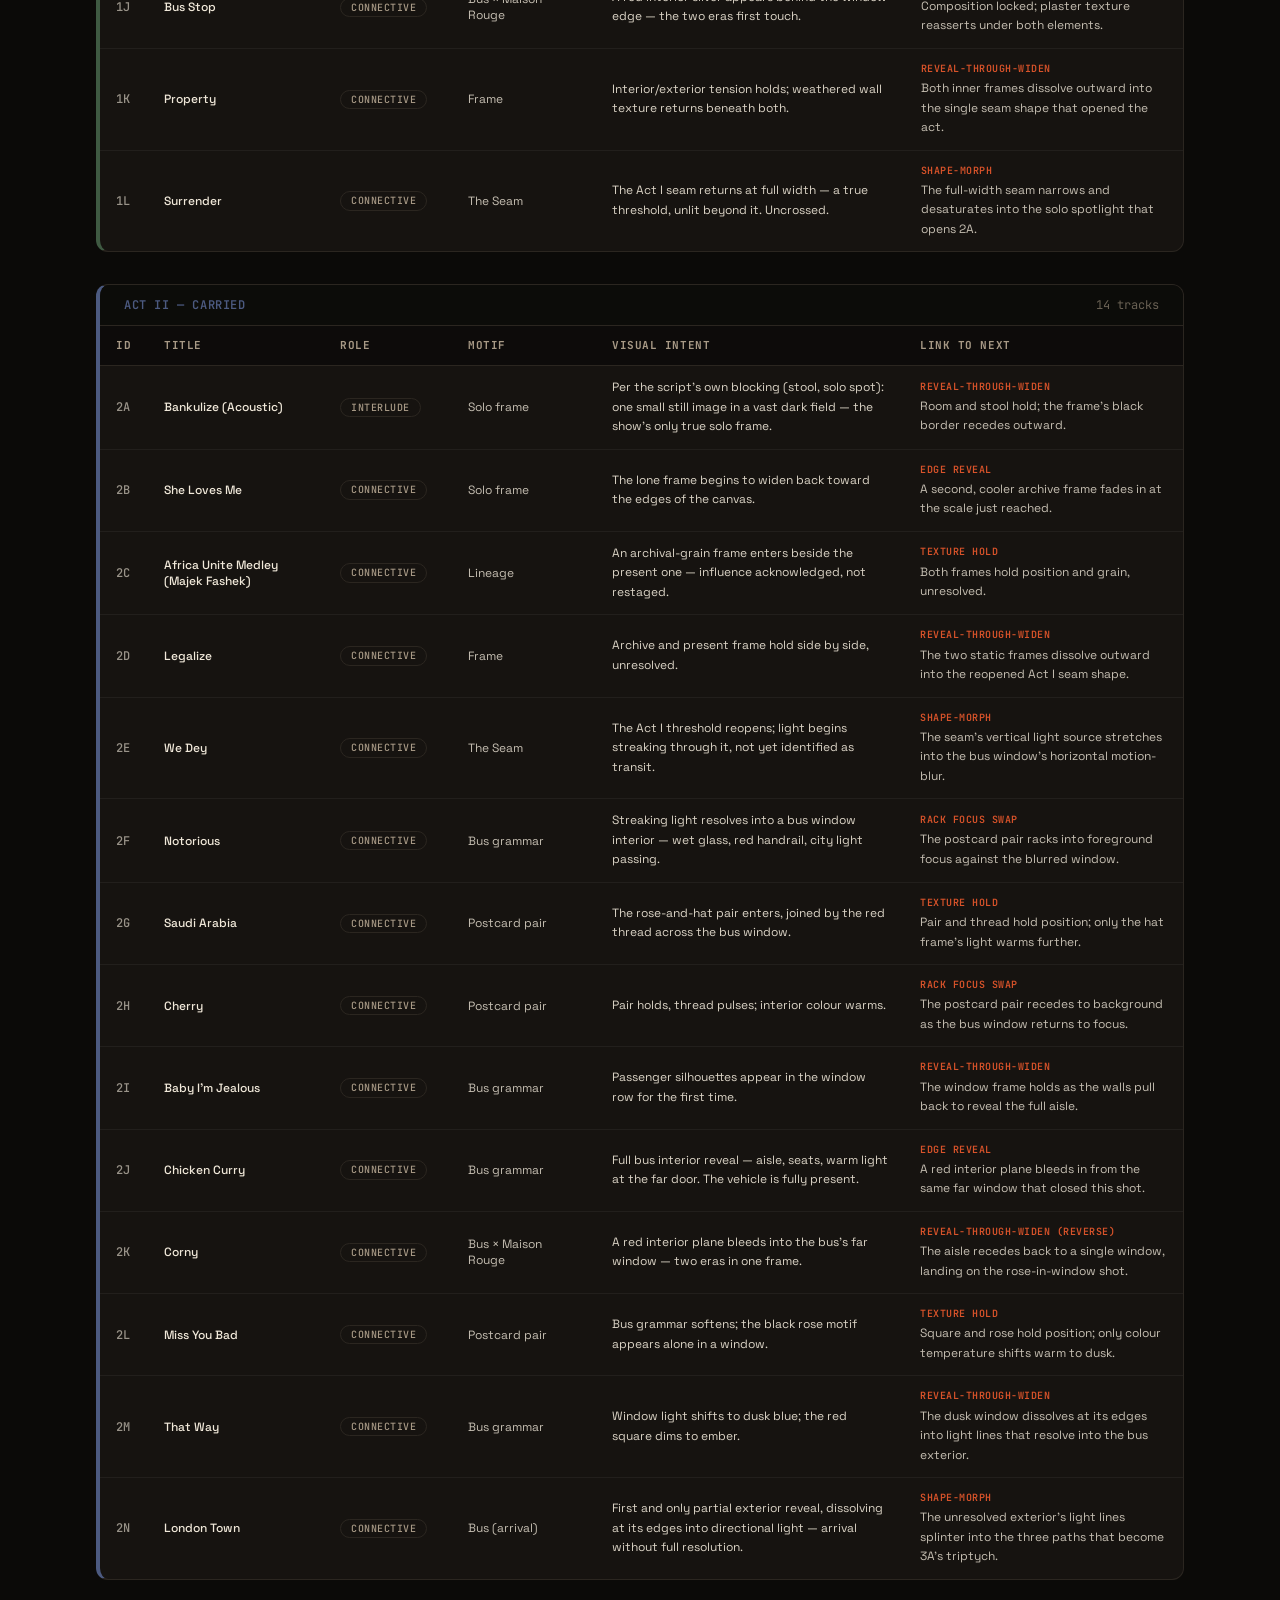
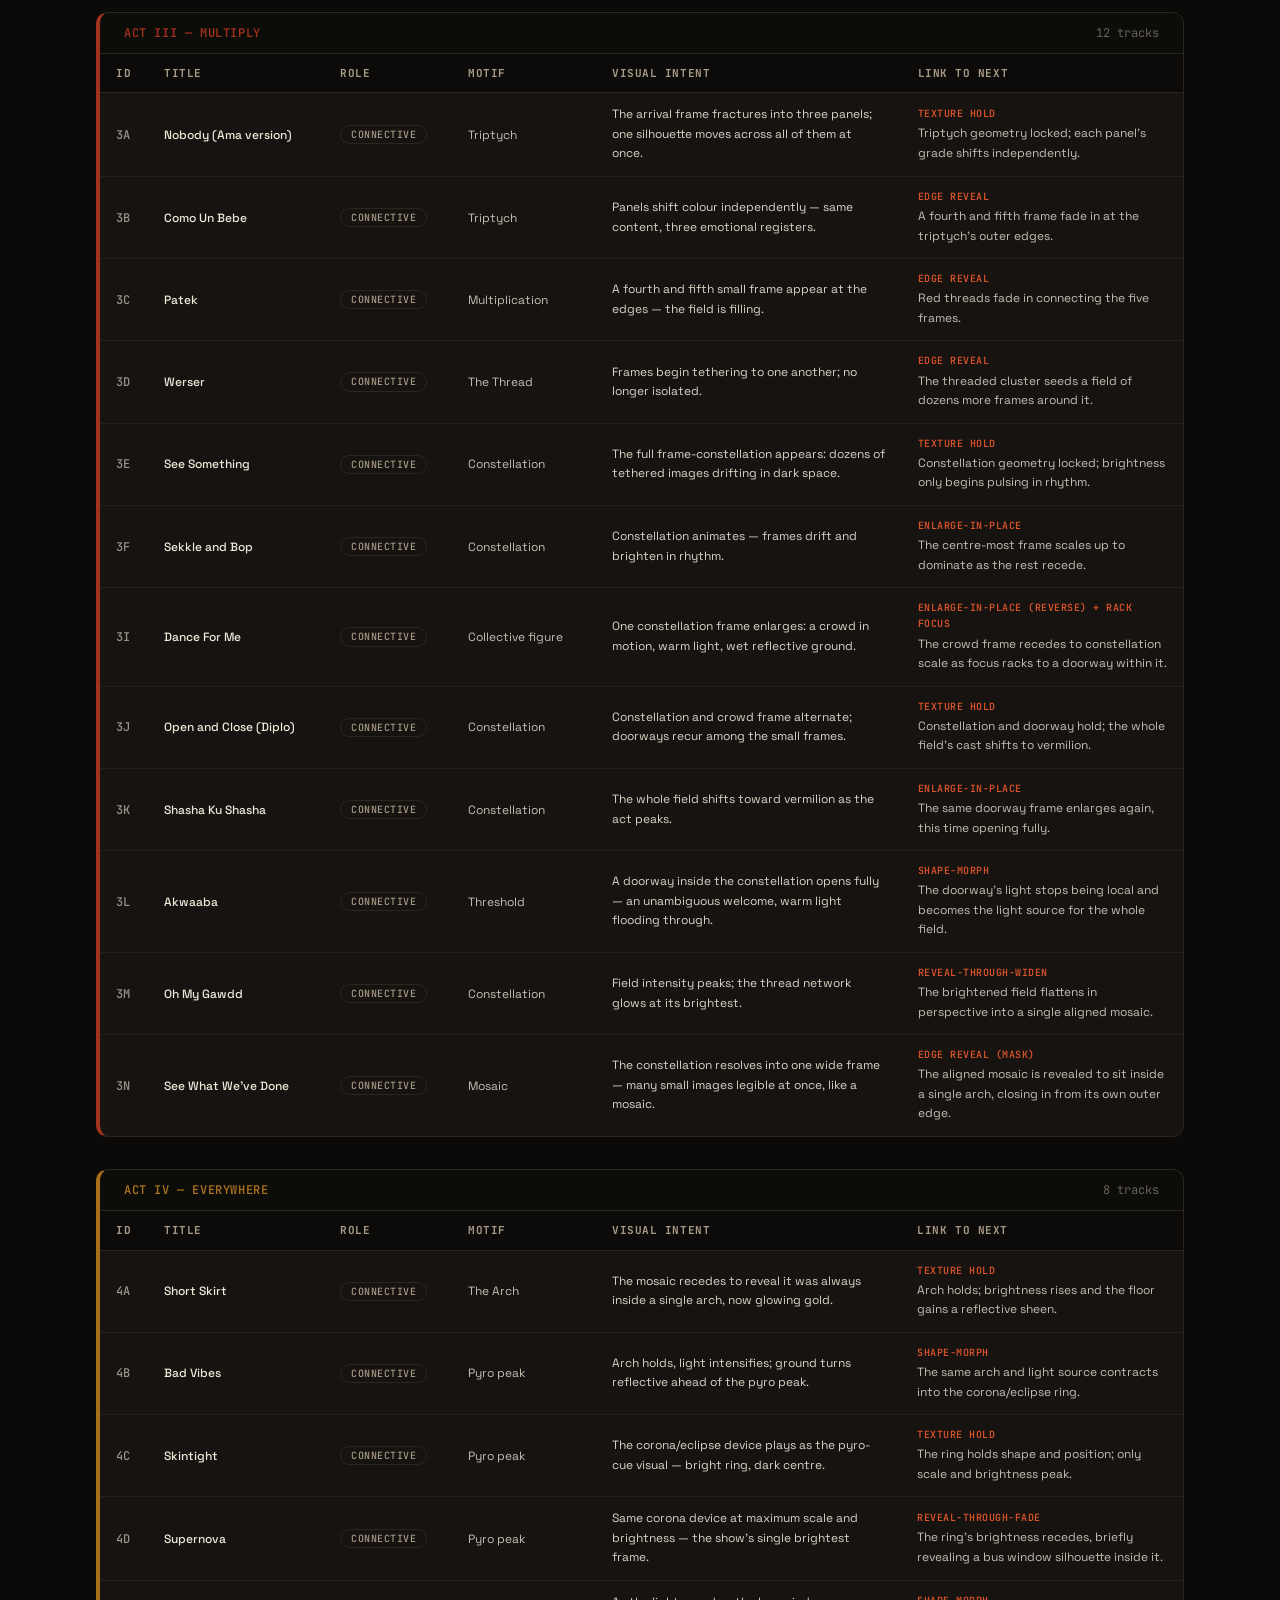
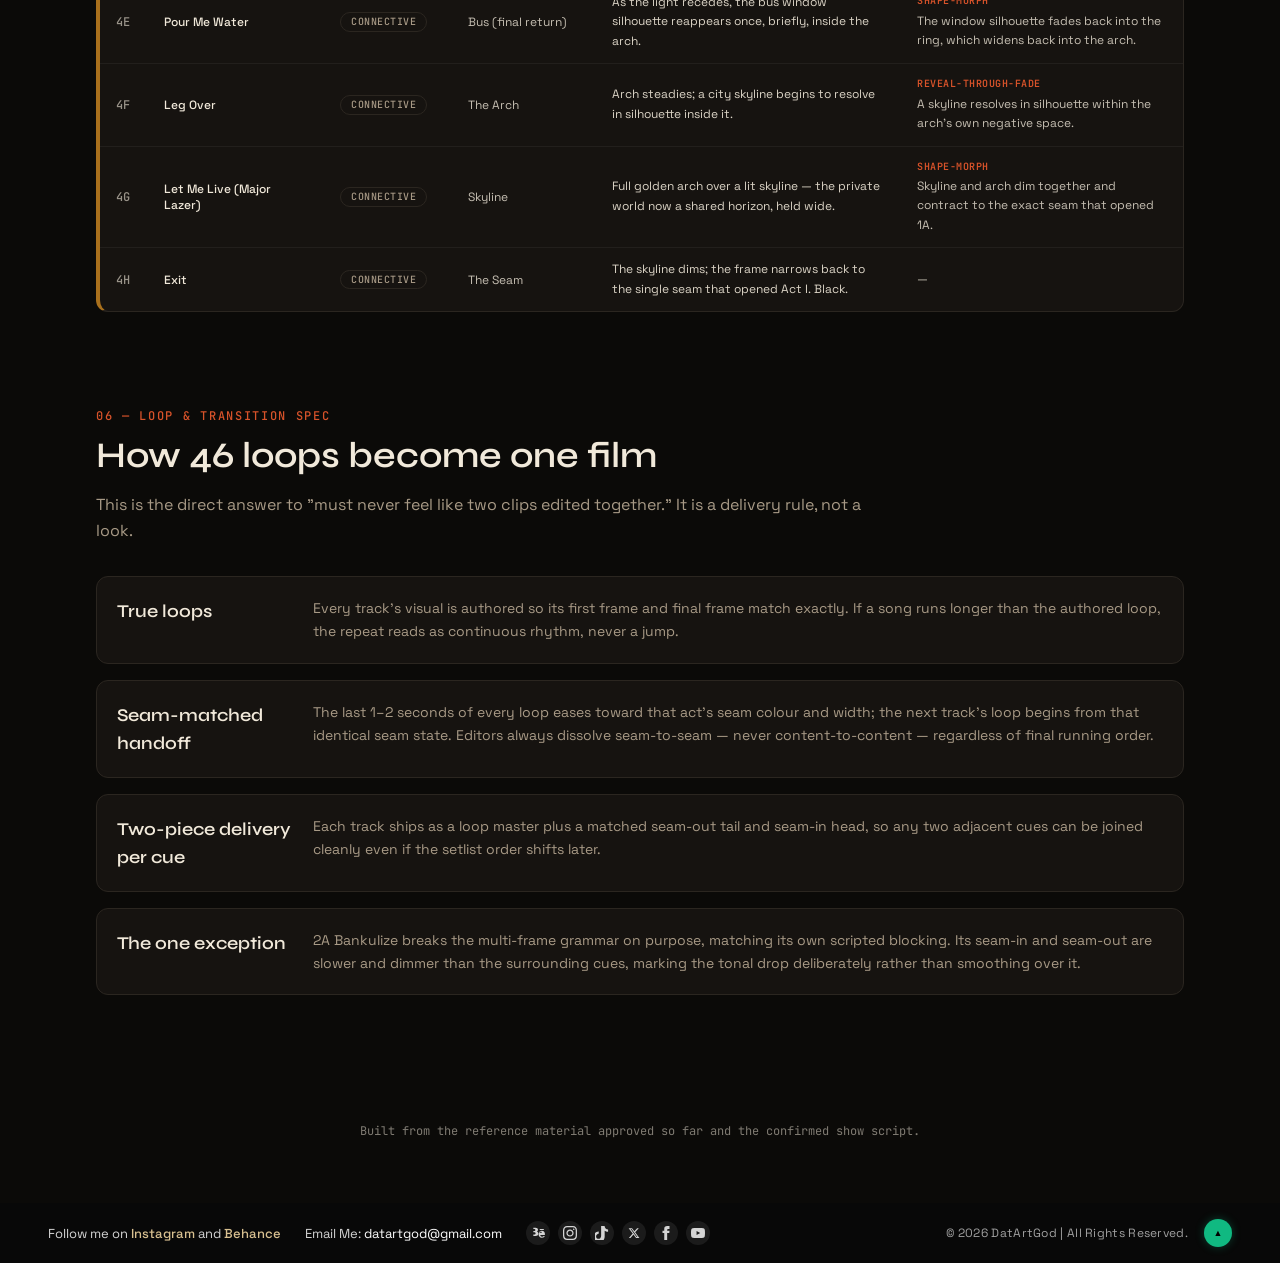
==== commit 82259cdb: "Add final video loops (1A, 1B) and dedicated Transition Board (1A -> 1B)" ====
--- a/index.html
+++ b/index.html
@@ -21,8 +21,8 @@
     <link rel="preconnect" href="https://fonts.googleapis.com">
     <link rel="preconnect" href="https://fonts.gstatic.com" crossorigin>
     <link href="https://fonts.googleapis.com/css2?family=JetBrains+Mono:wght@300;400;500&family=Space+Grotesk:wght@300;400;500;600;700&family=Syne:wght@400;500;600;700;800&display=swap" rel="stylesheet">
-    <script type="module" crossorigin src="./assets/index-CvSmOmke.js"></script>
-    <link rel="stylesheet" crossorigin href="./assets/index-CwdzQSUs.css">
+    <script type="module" crossorigin src="./assets/index-DKBDrgZD.js"></script>
+    <link rel="stylesheet" crossorigin href="./assets/index-DWzIuyac.css">
   </head>
   <body class="bg-[#080808] text-[#f8fafc] selection:bg-white selection:text-black antialiased overflow-x-hidden">
     <div id="root"></div>
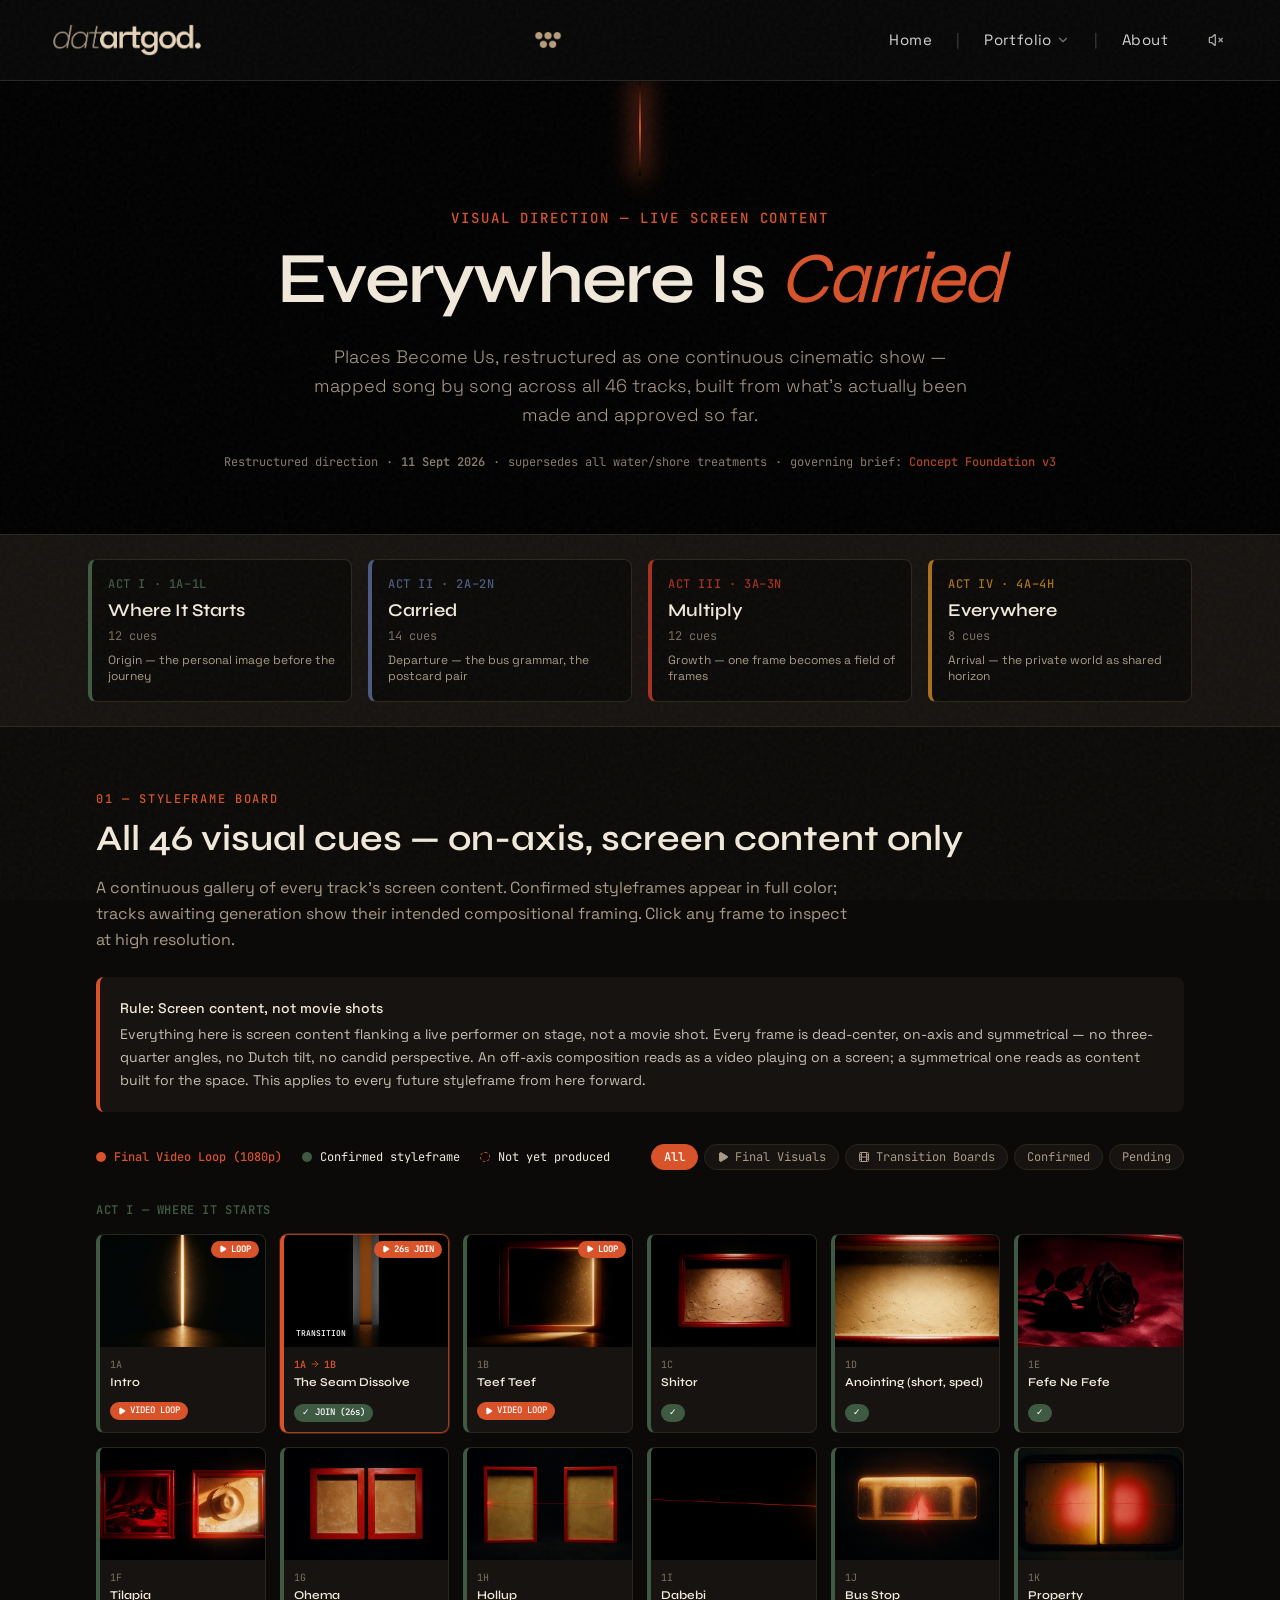
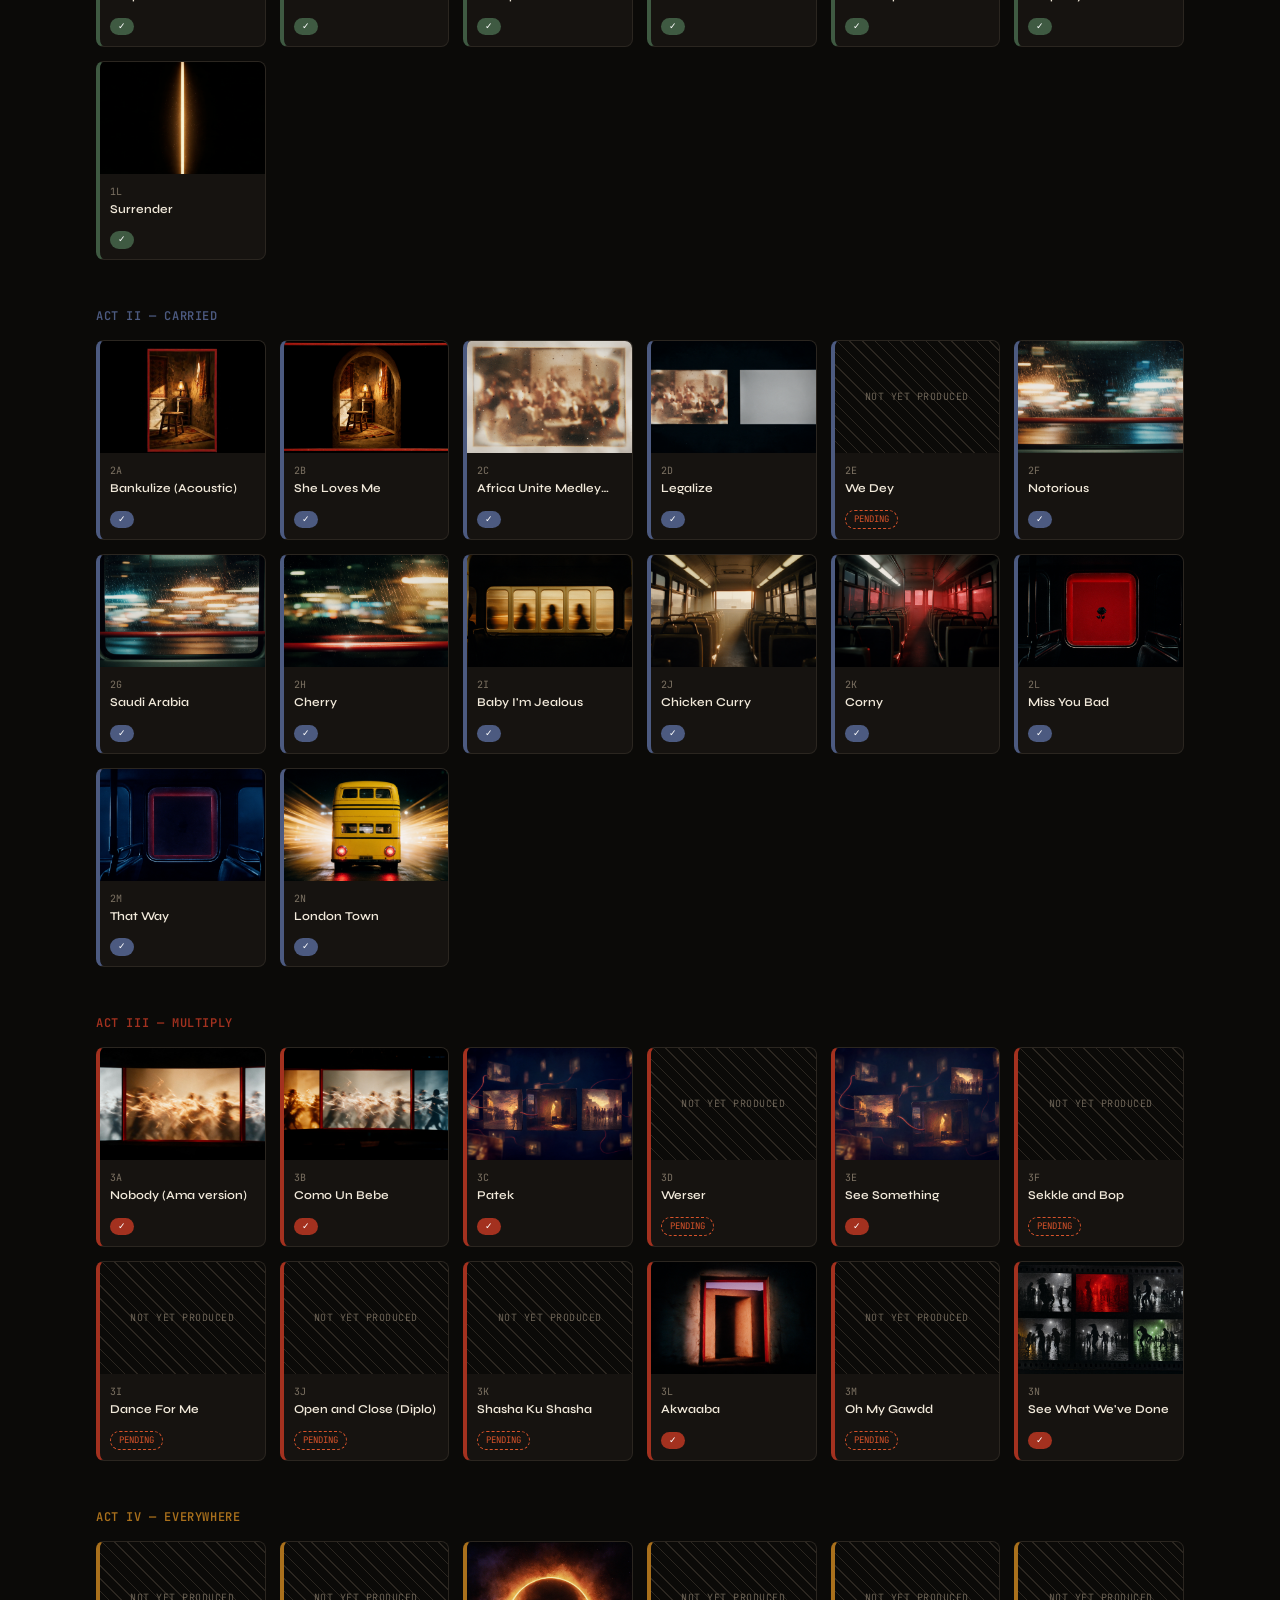
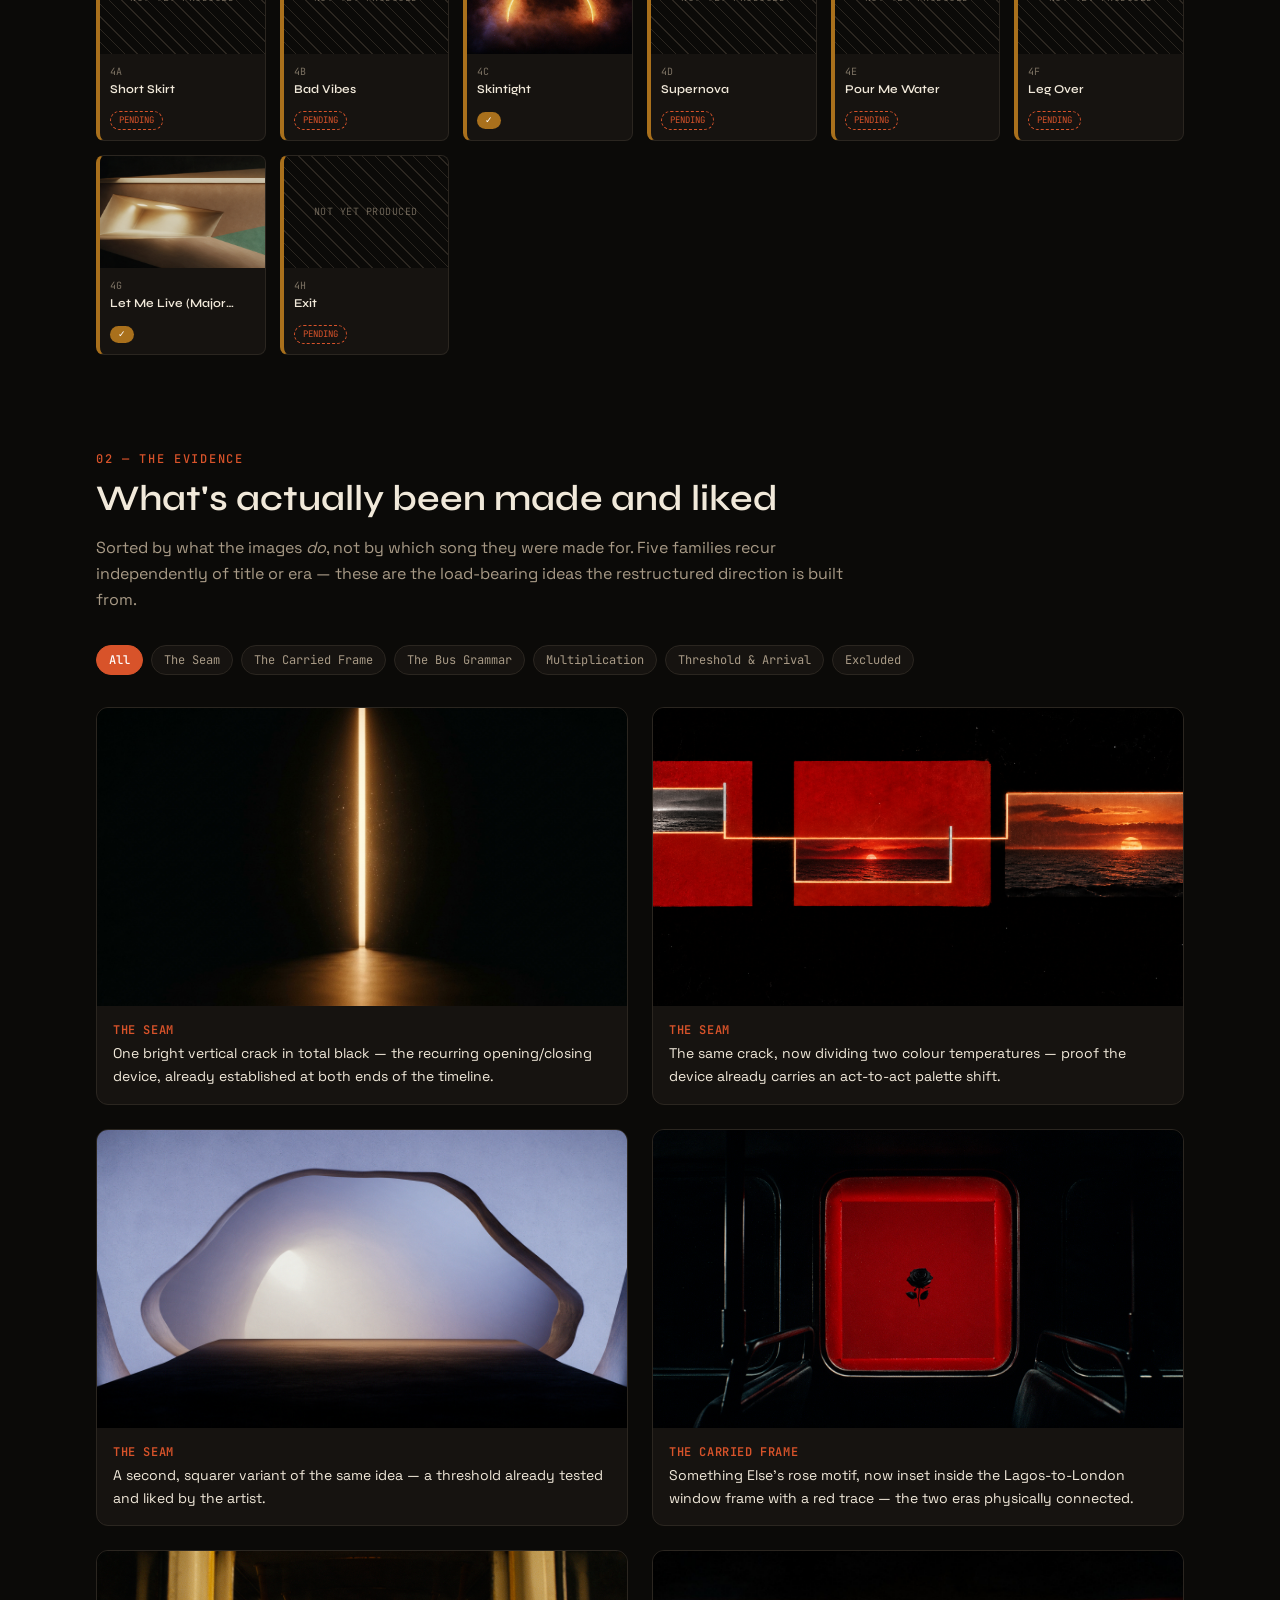
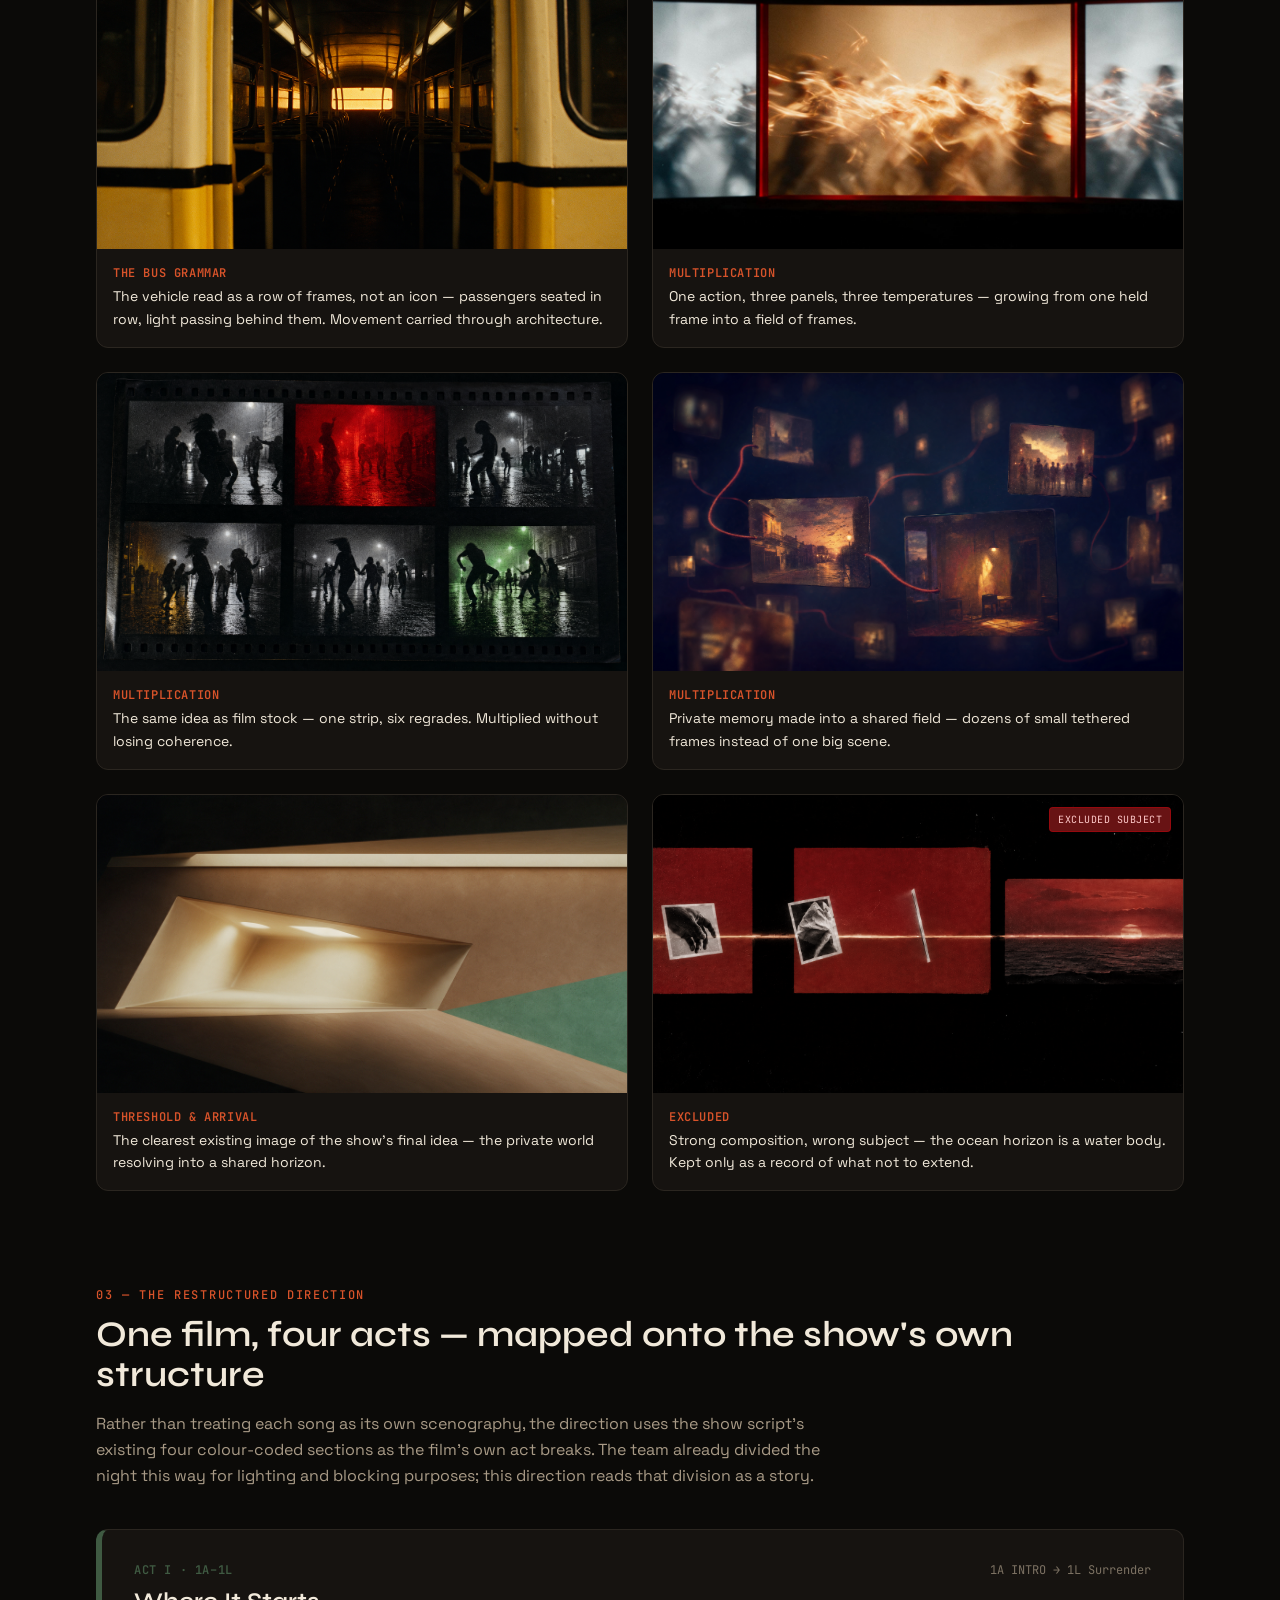
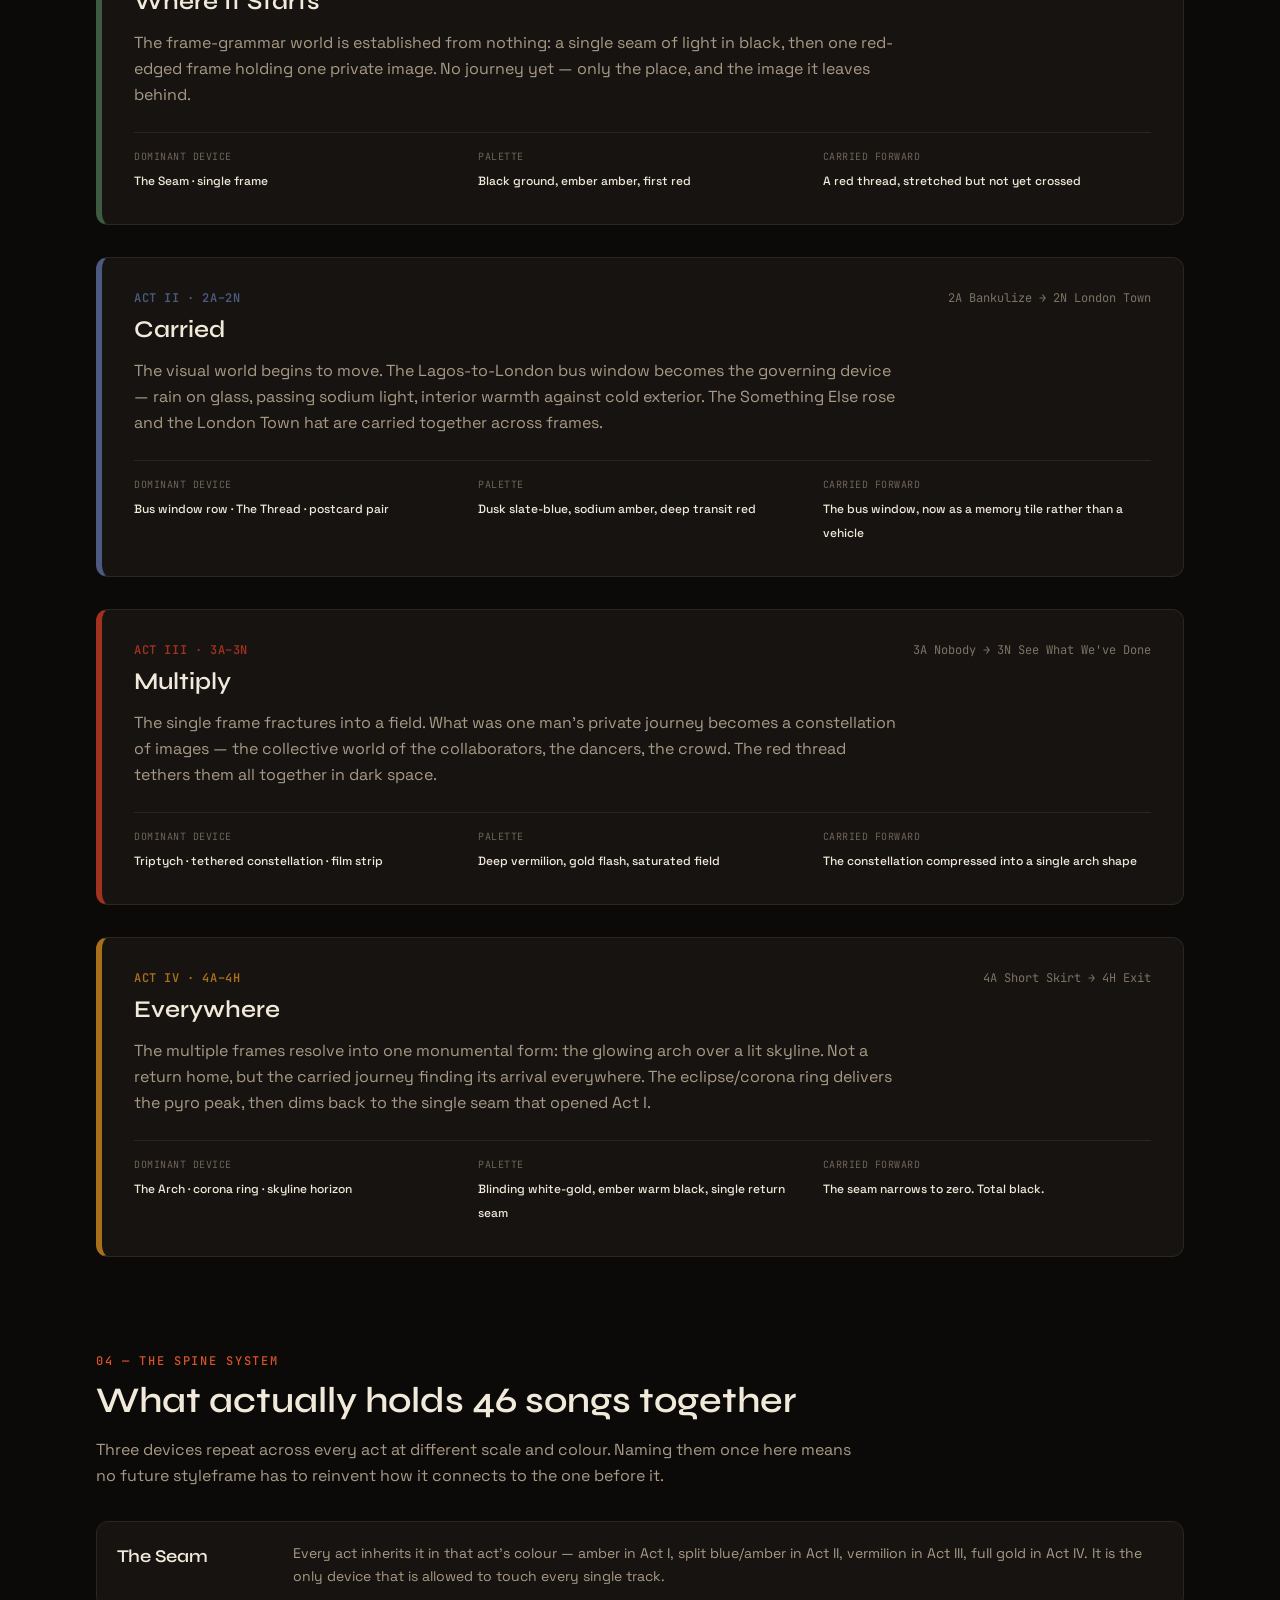
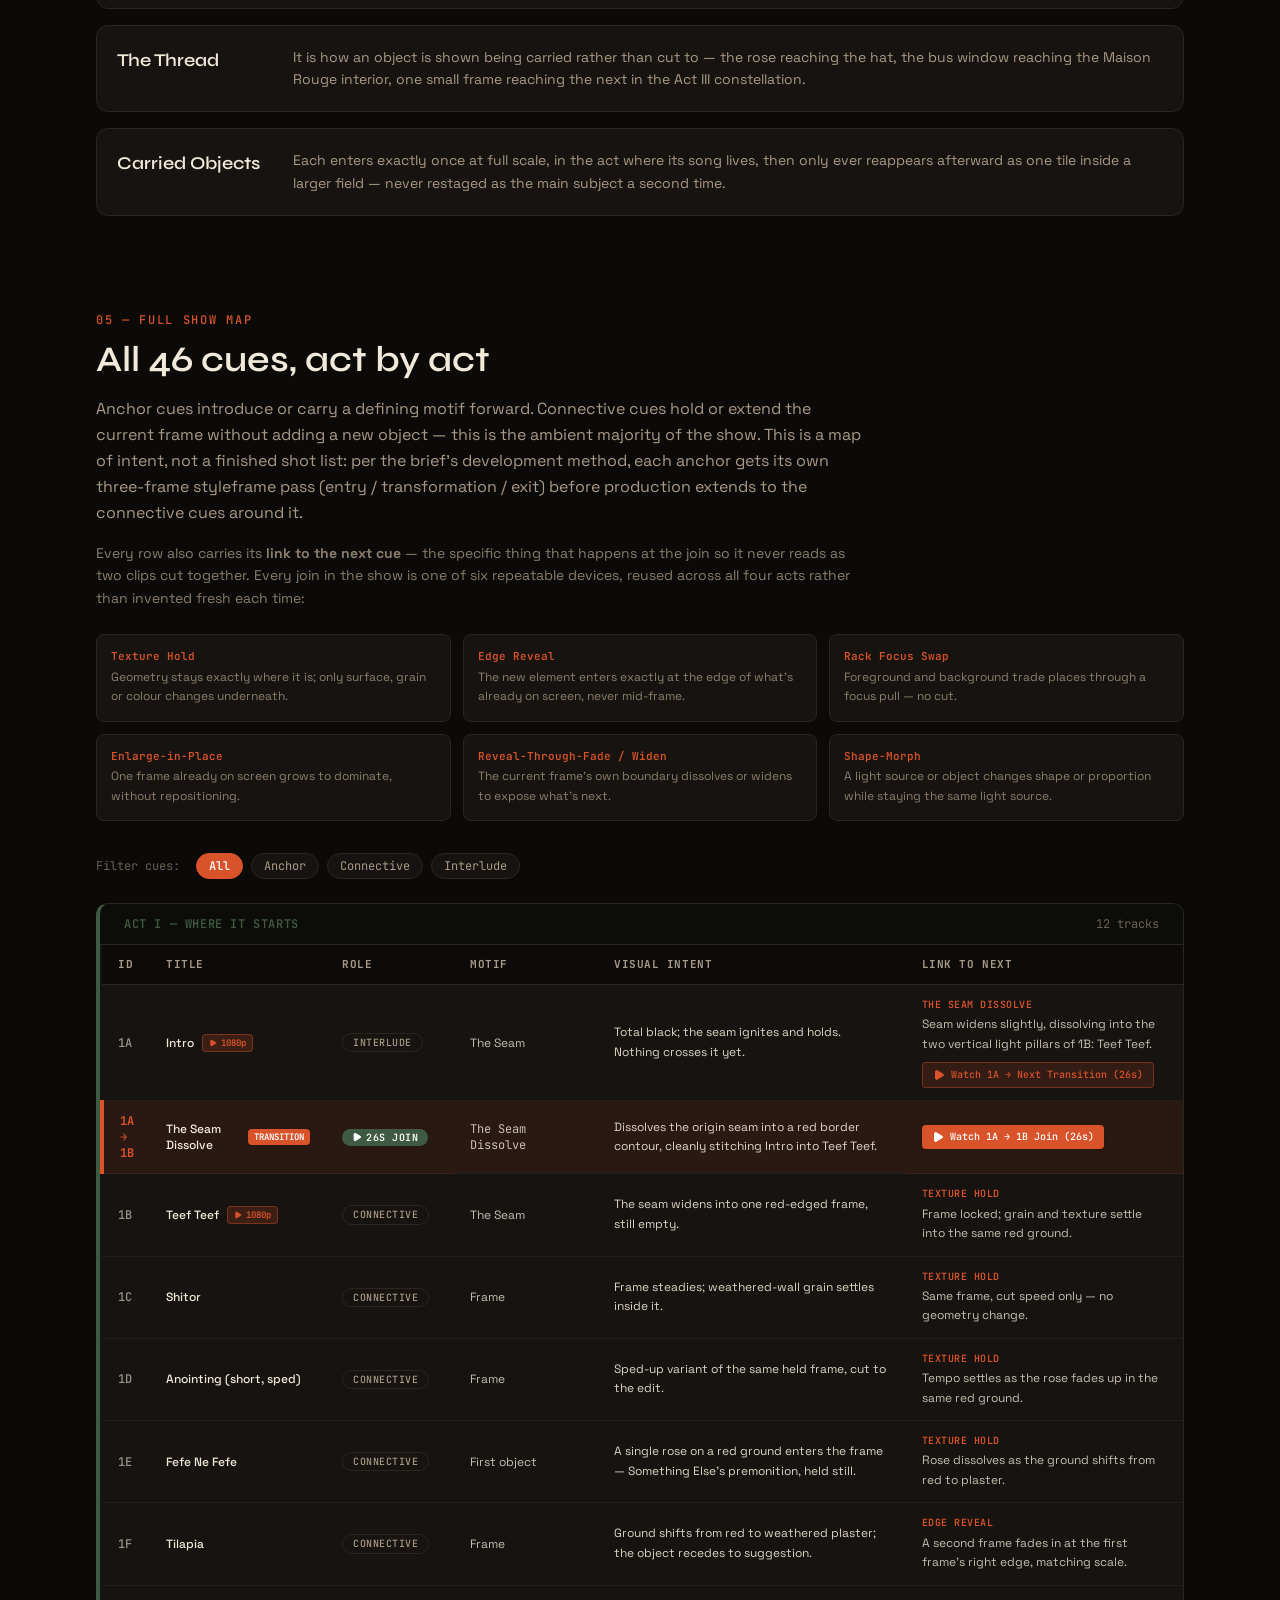
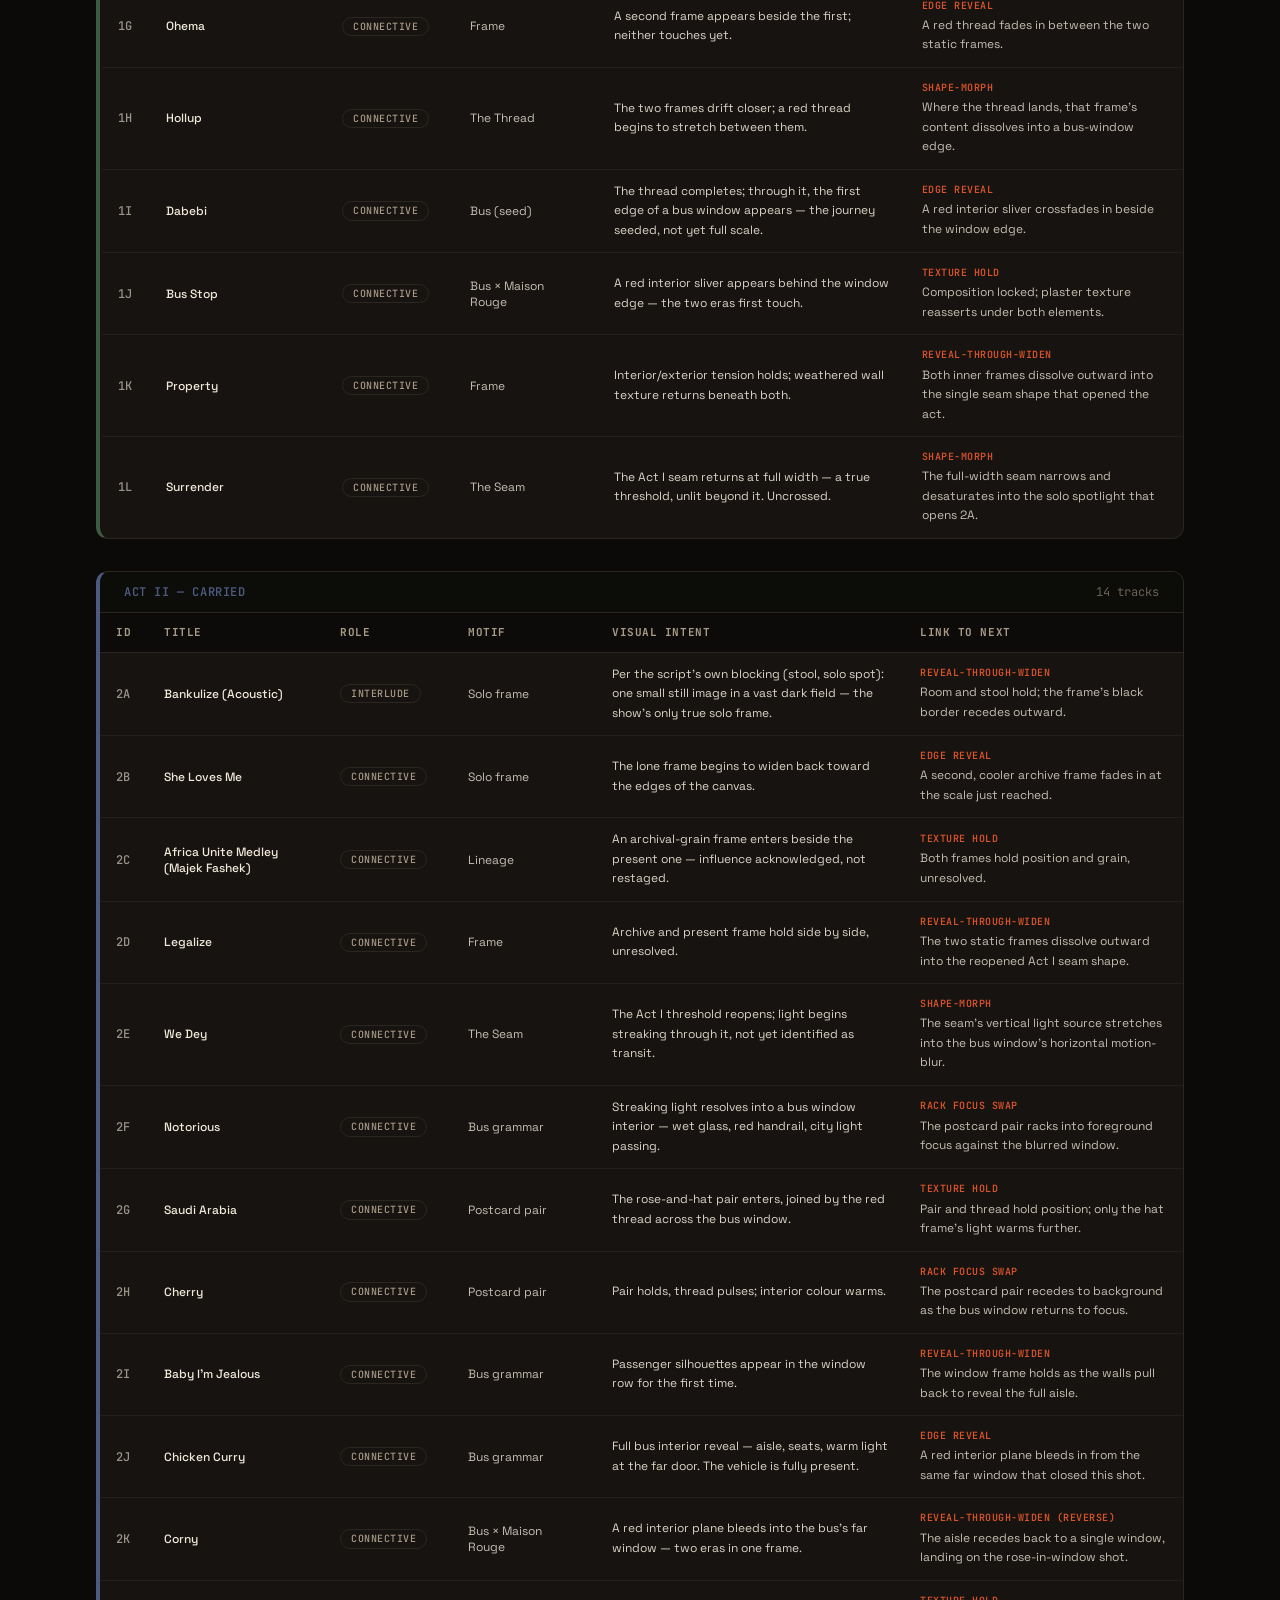
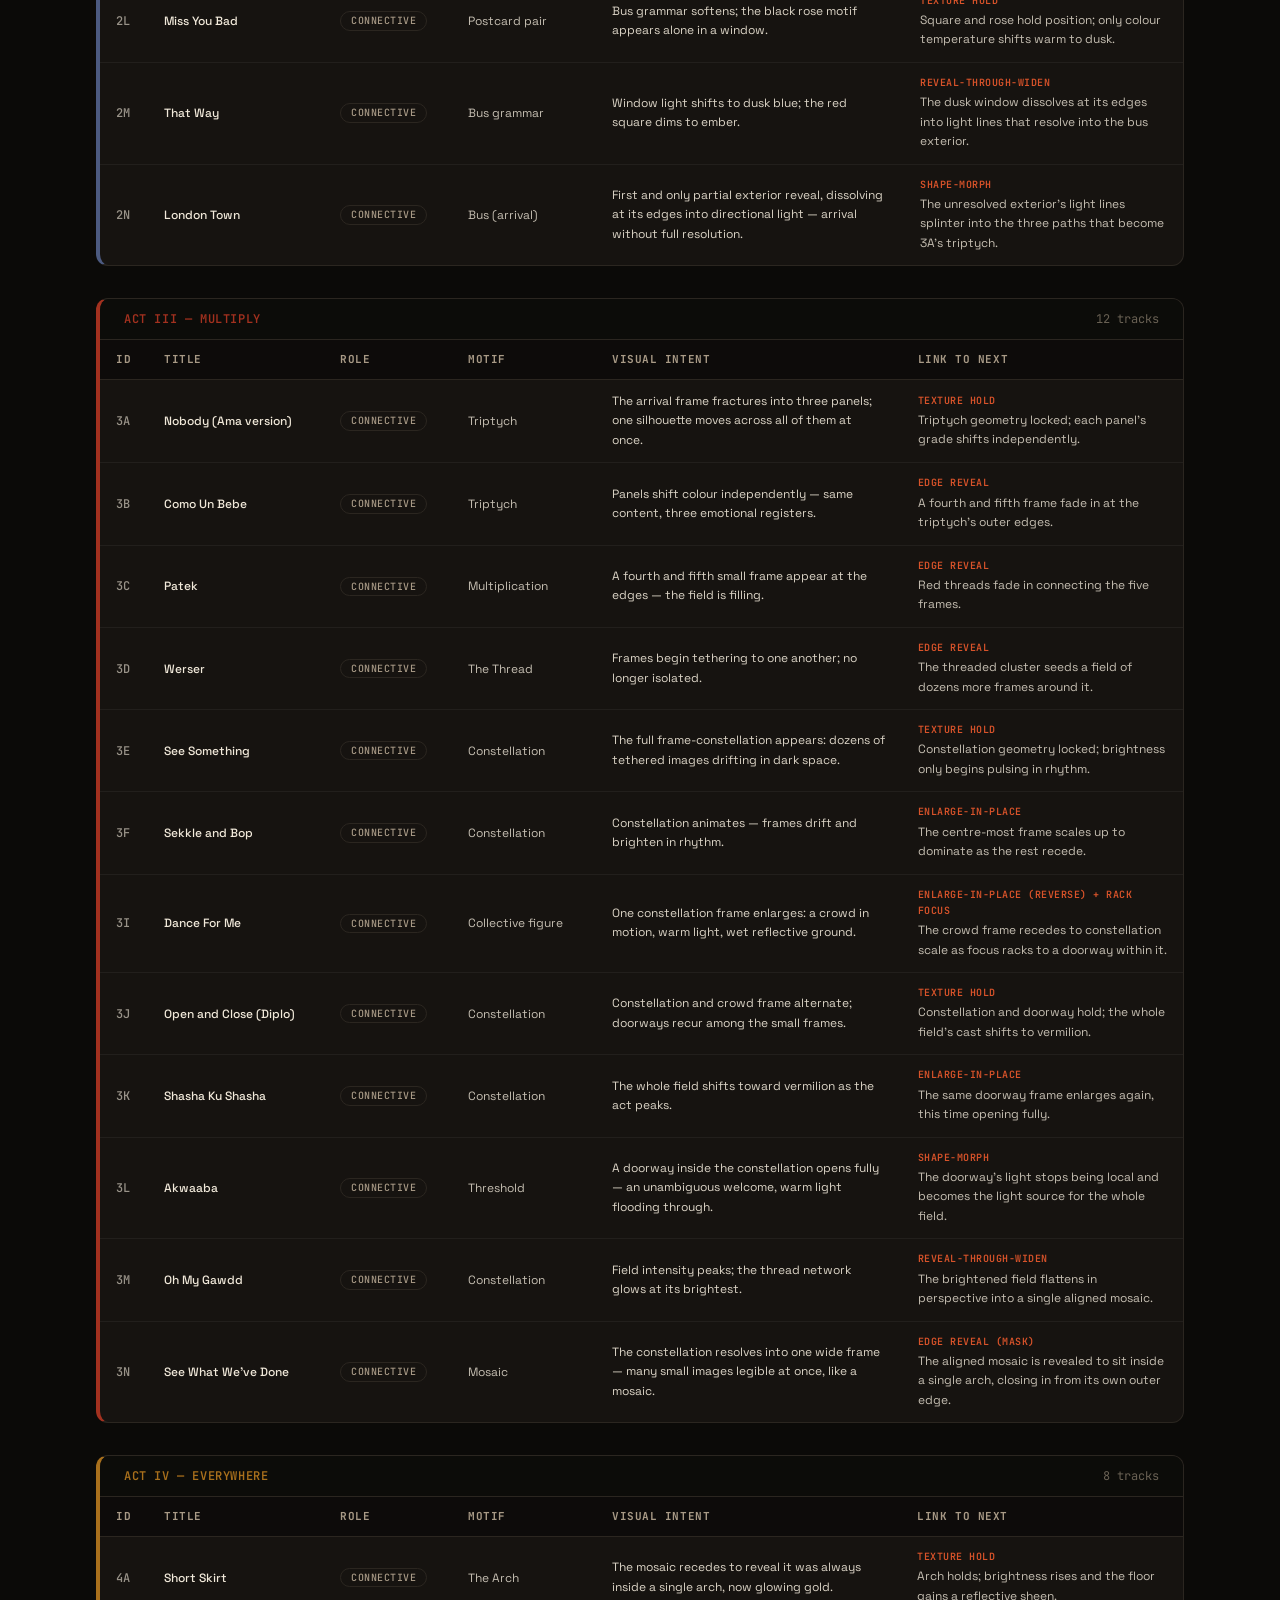
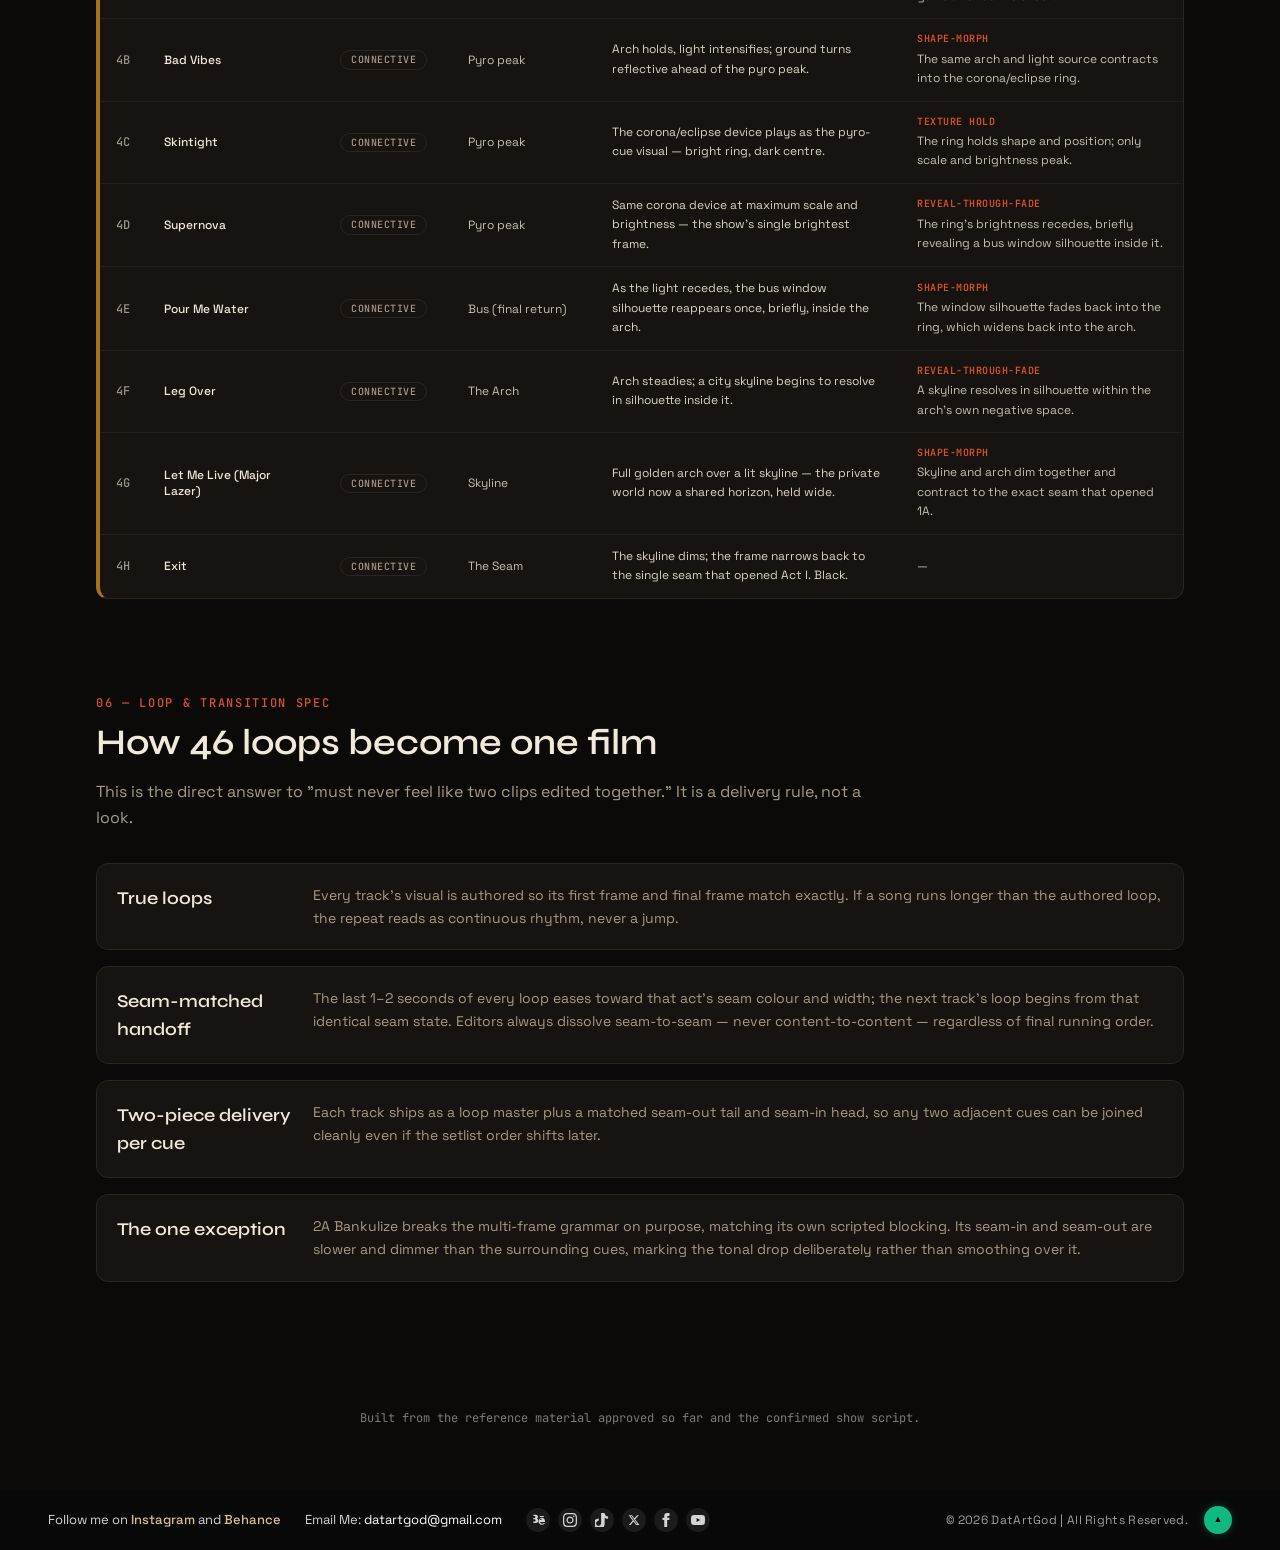
==== commit a58a92ba: "Place 1A -> 1B transition inline between 1A and 1B across grid and show map table" ====
--- a/index.html
+++ b/index.html
@@ -21,8 +21,8 @@
     <link rel="preconnect" href="https://fonts.googleapis.com">
     <link rel="preconnect" href="https://fonts.gstatic.com" crossorigin>
     <link href="https://fonts.googleapis.com/css2?family=JetBrains+Mono:wght@300;400;500&family=Space+Grotesk:wght@300;400;500;600;700&family=Syne:wght@400;500;600;700;800&display=swap" rel="stylesheet">
-    <script type="module" crossorigin src="./assets/index-DKBDrgZD.js"></script>
-    <link rel="stylesheet" crossorigin href="./assets/index-DWzIuyac.css">
+    <script type="module" crossorigin src="./assets/index-DbmXIs3G.js"></script>
+    <link rel="stylesheet" crossorigin href="./assets/index-DZtf8D6R.css">
   </head>
   <body class="bg-[#080808] text-[#f8fafc] selection:bg-white selection:text-black antialiased overflow-x-hidden">
     <div id="root"></div>
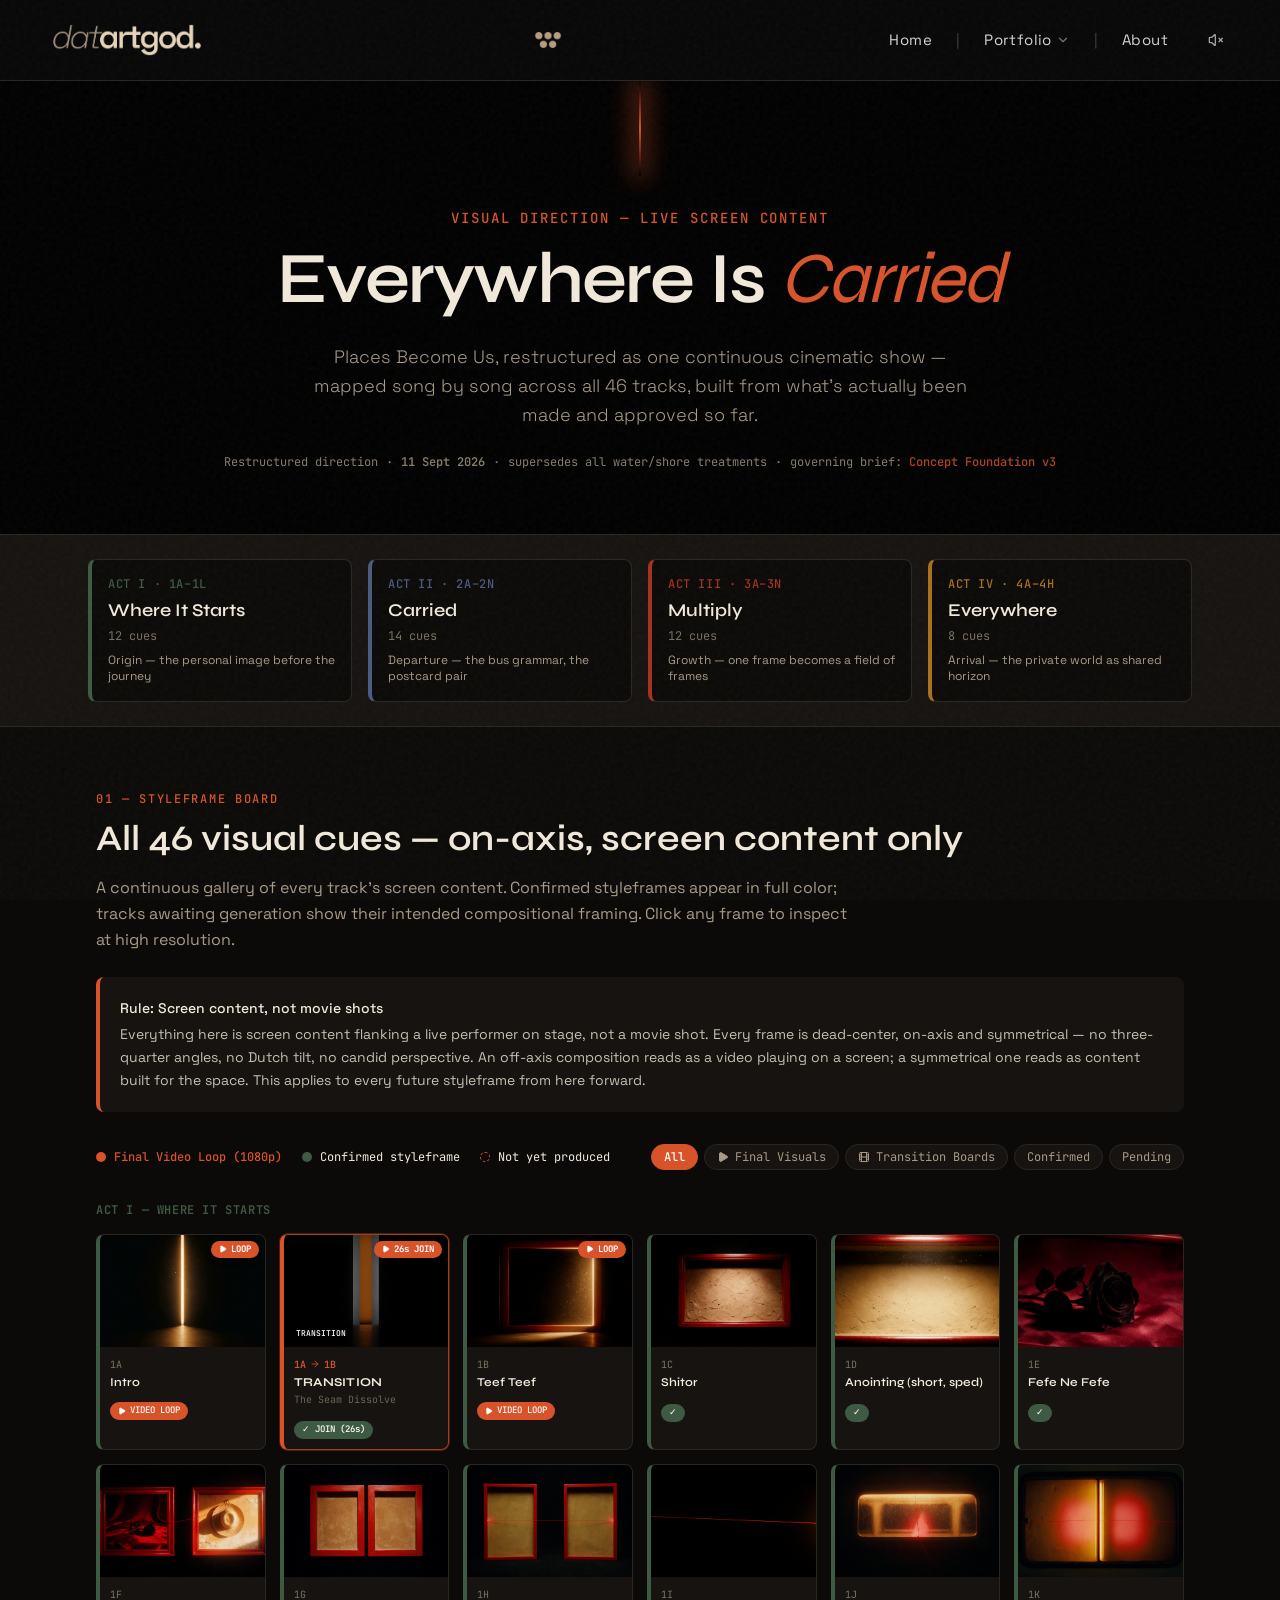
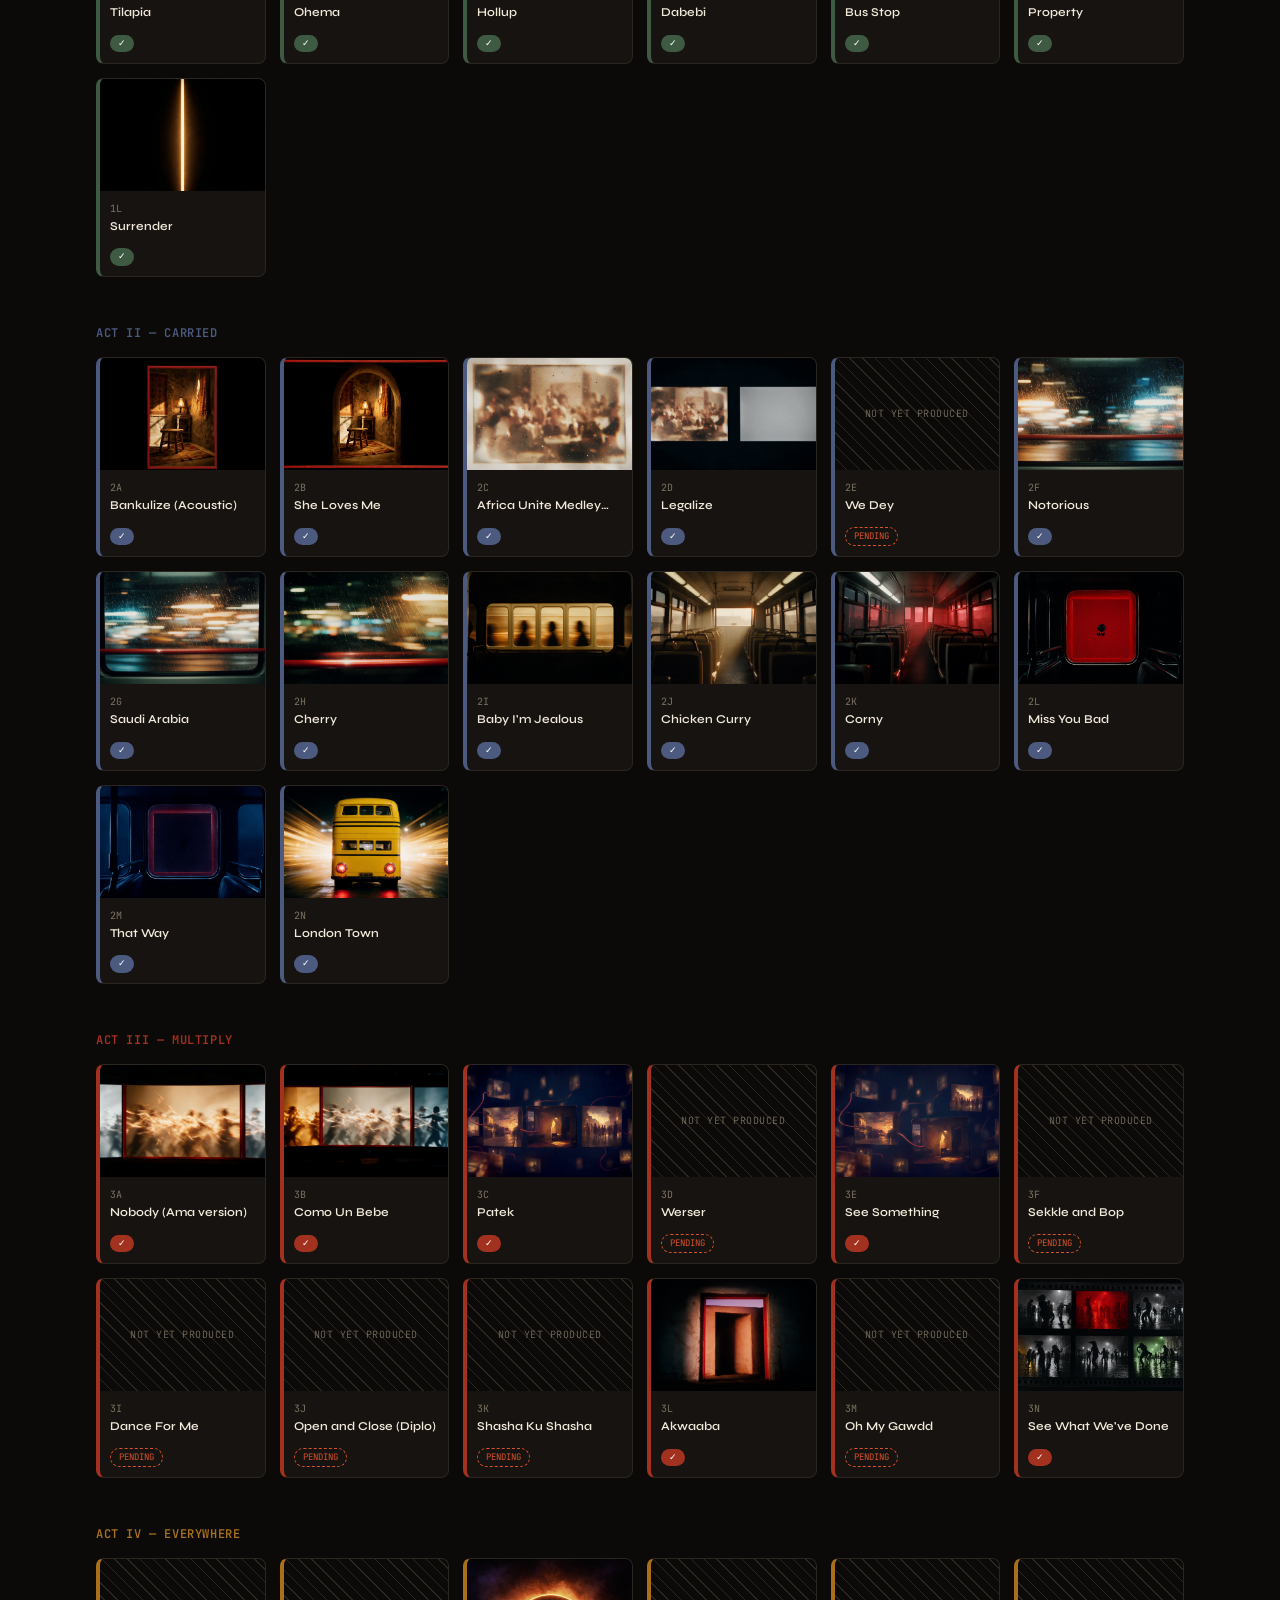
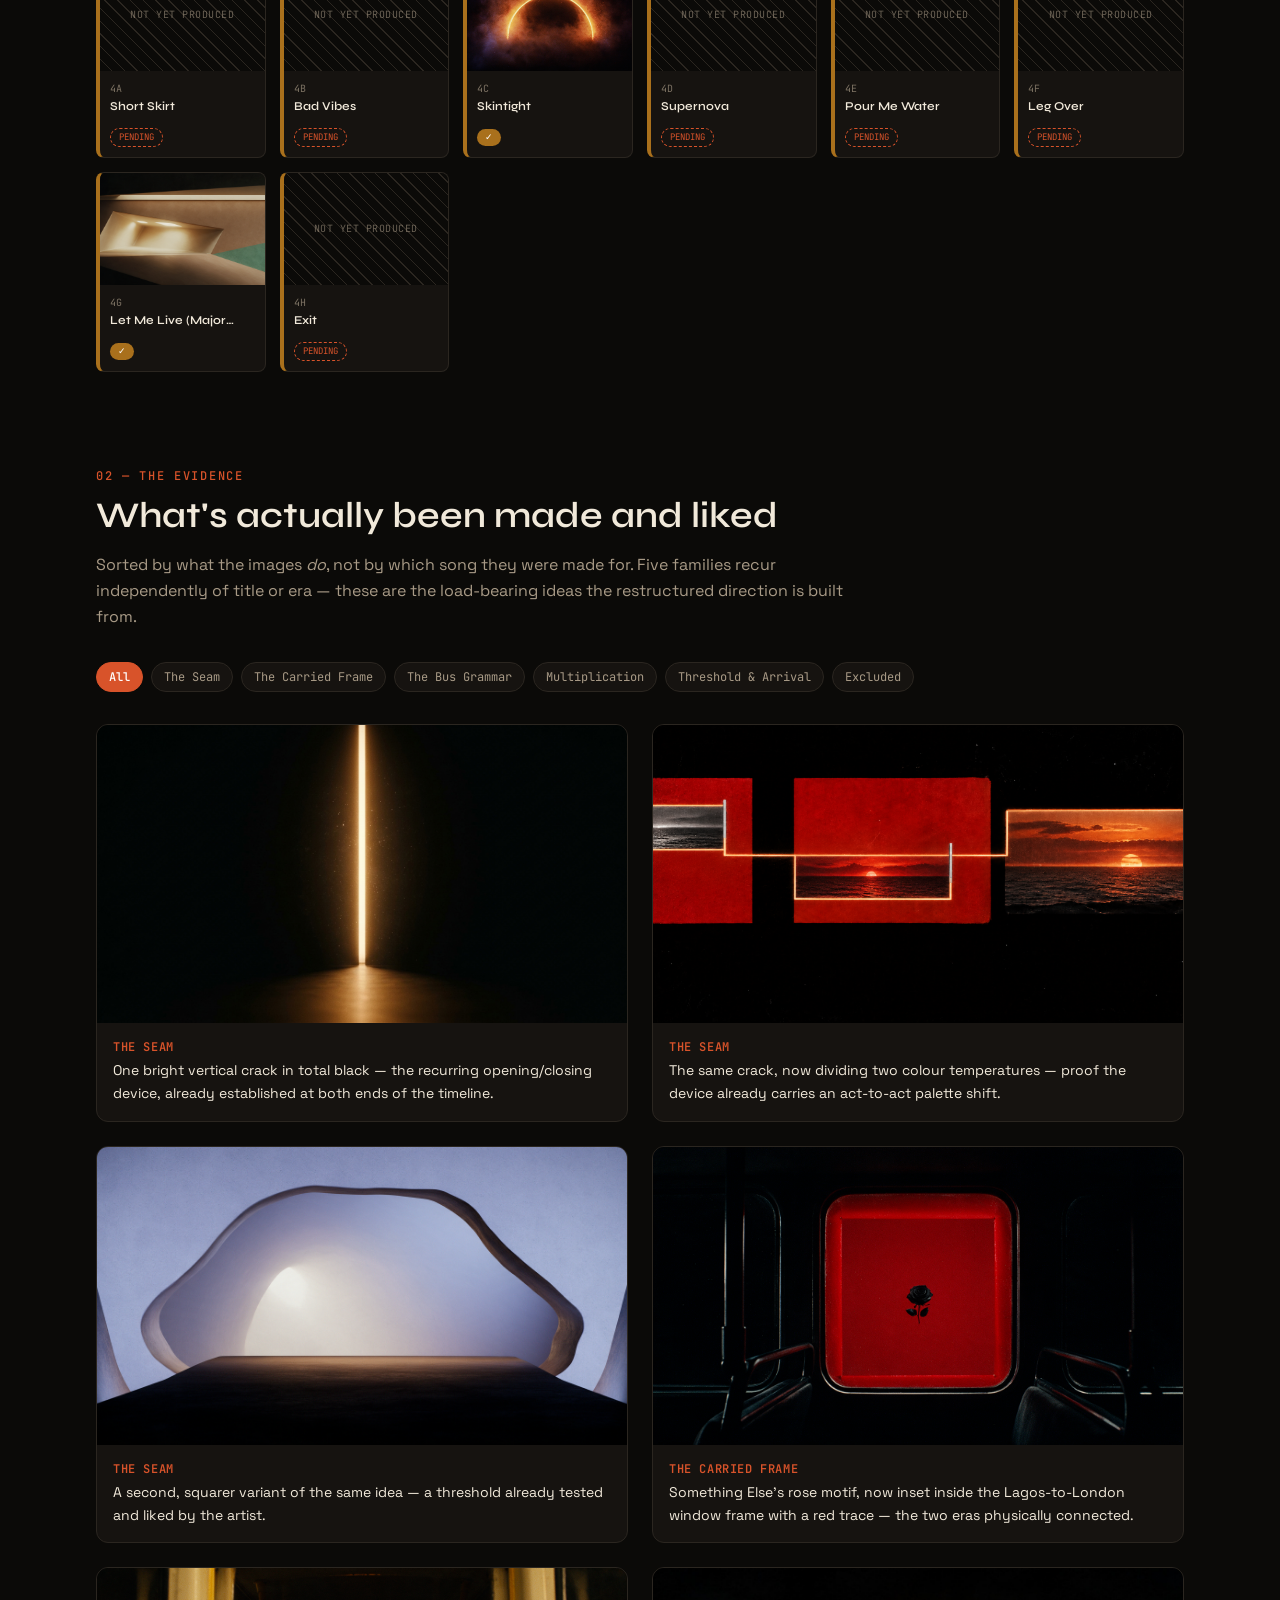
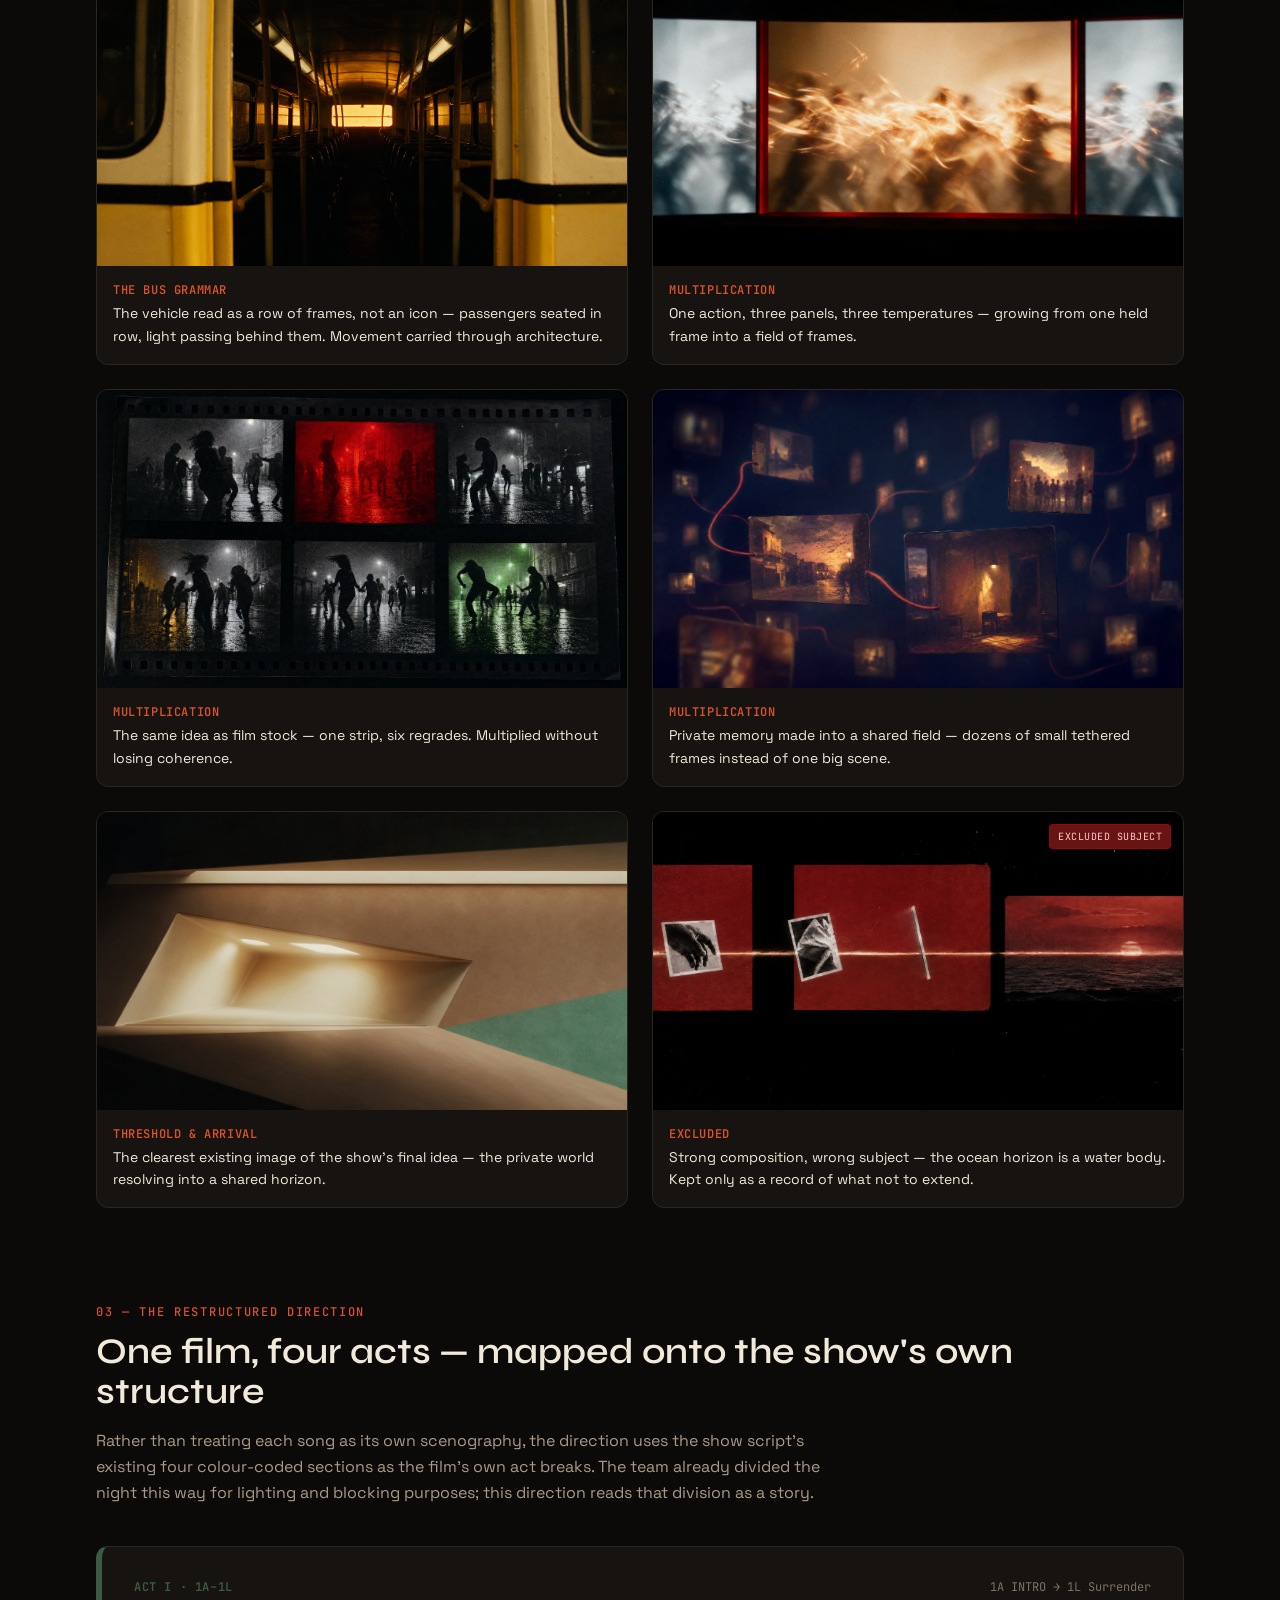
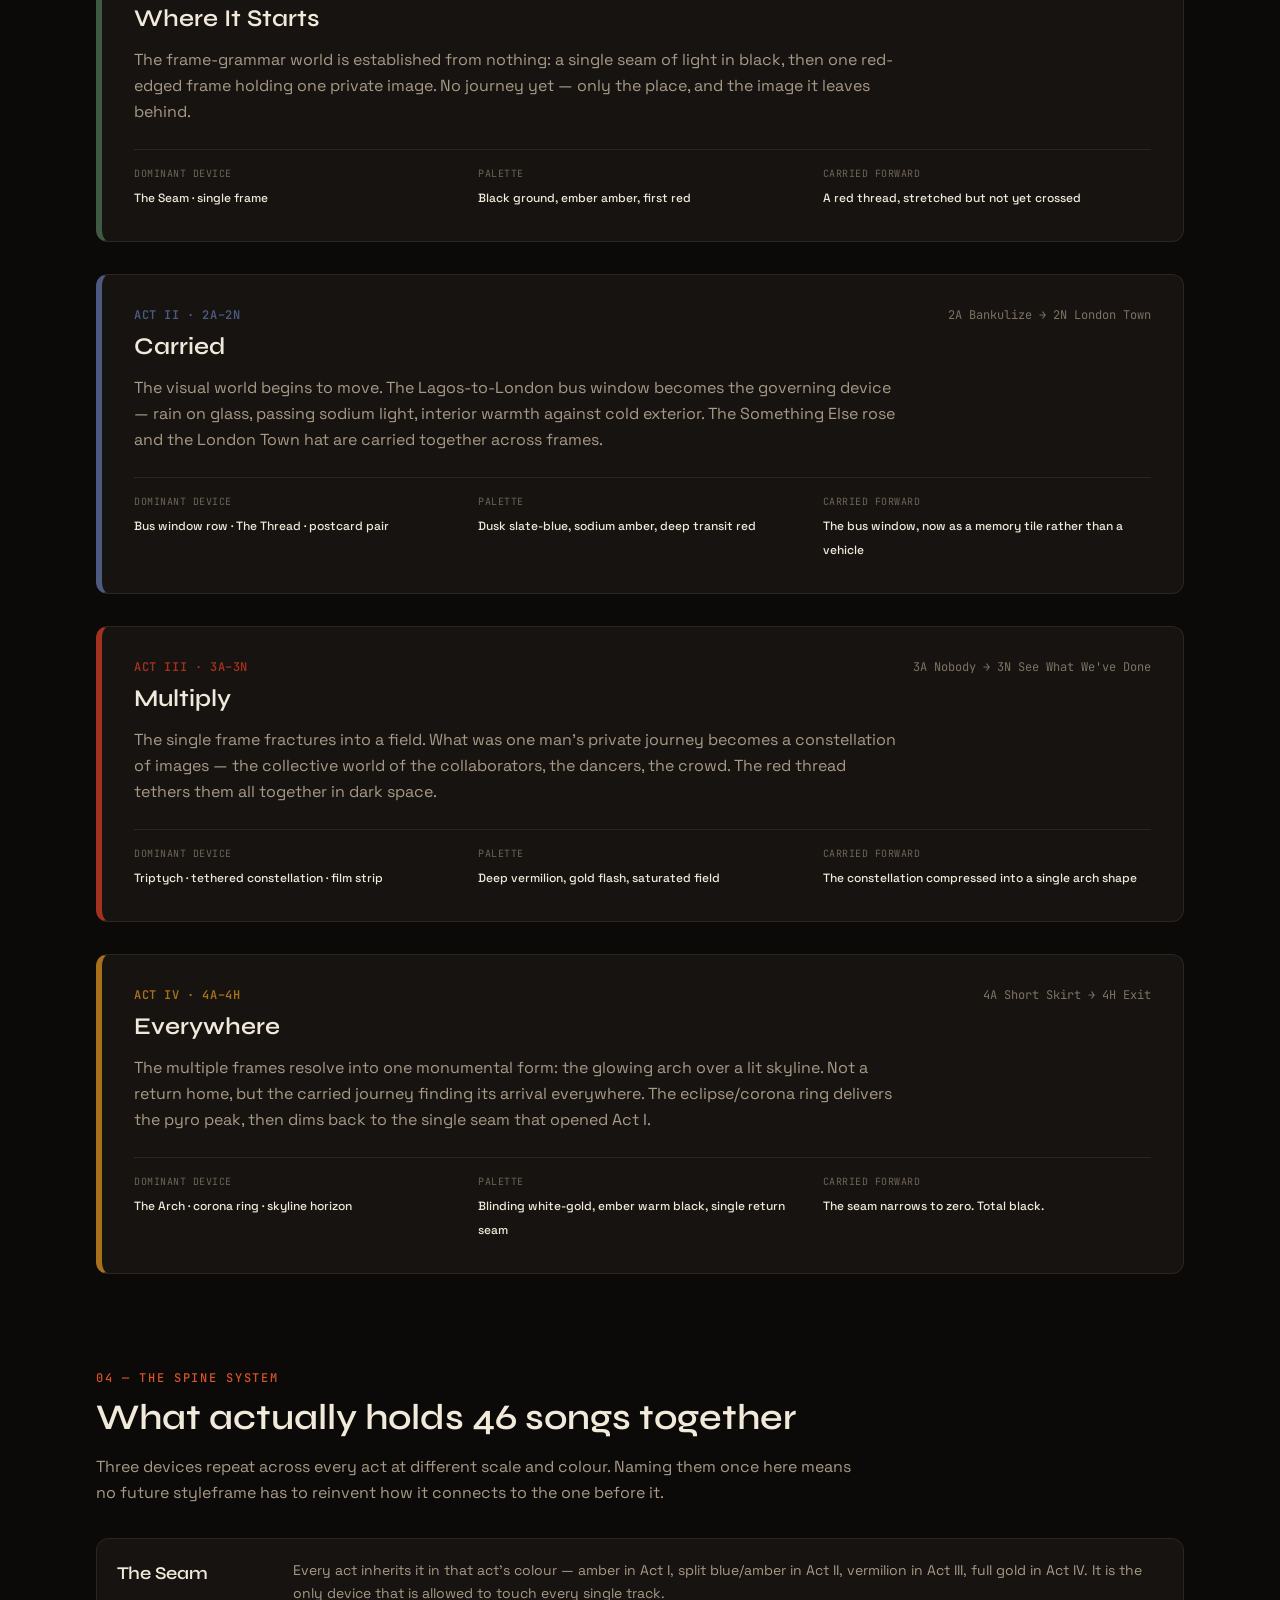
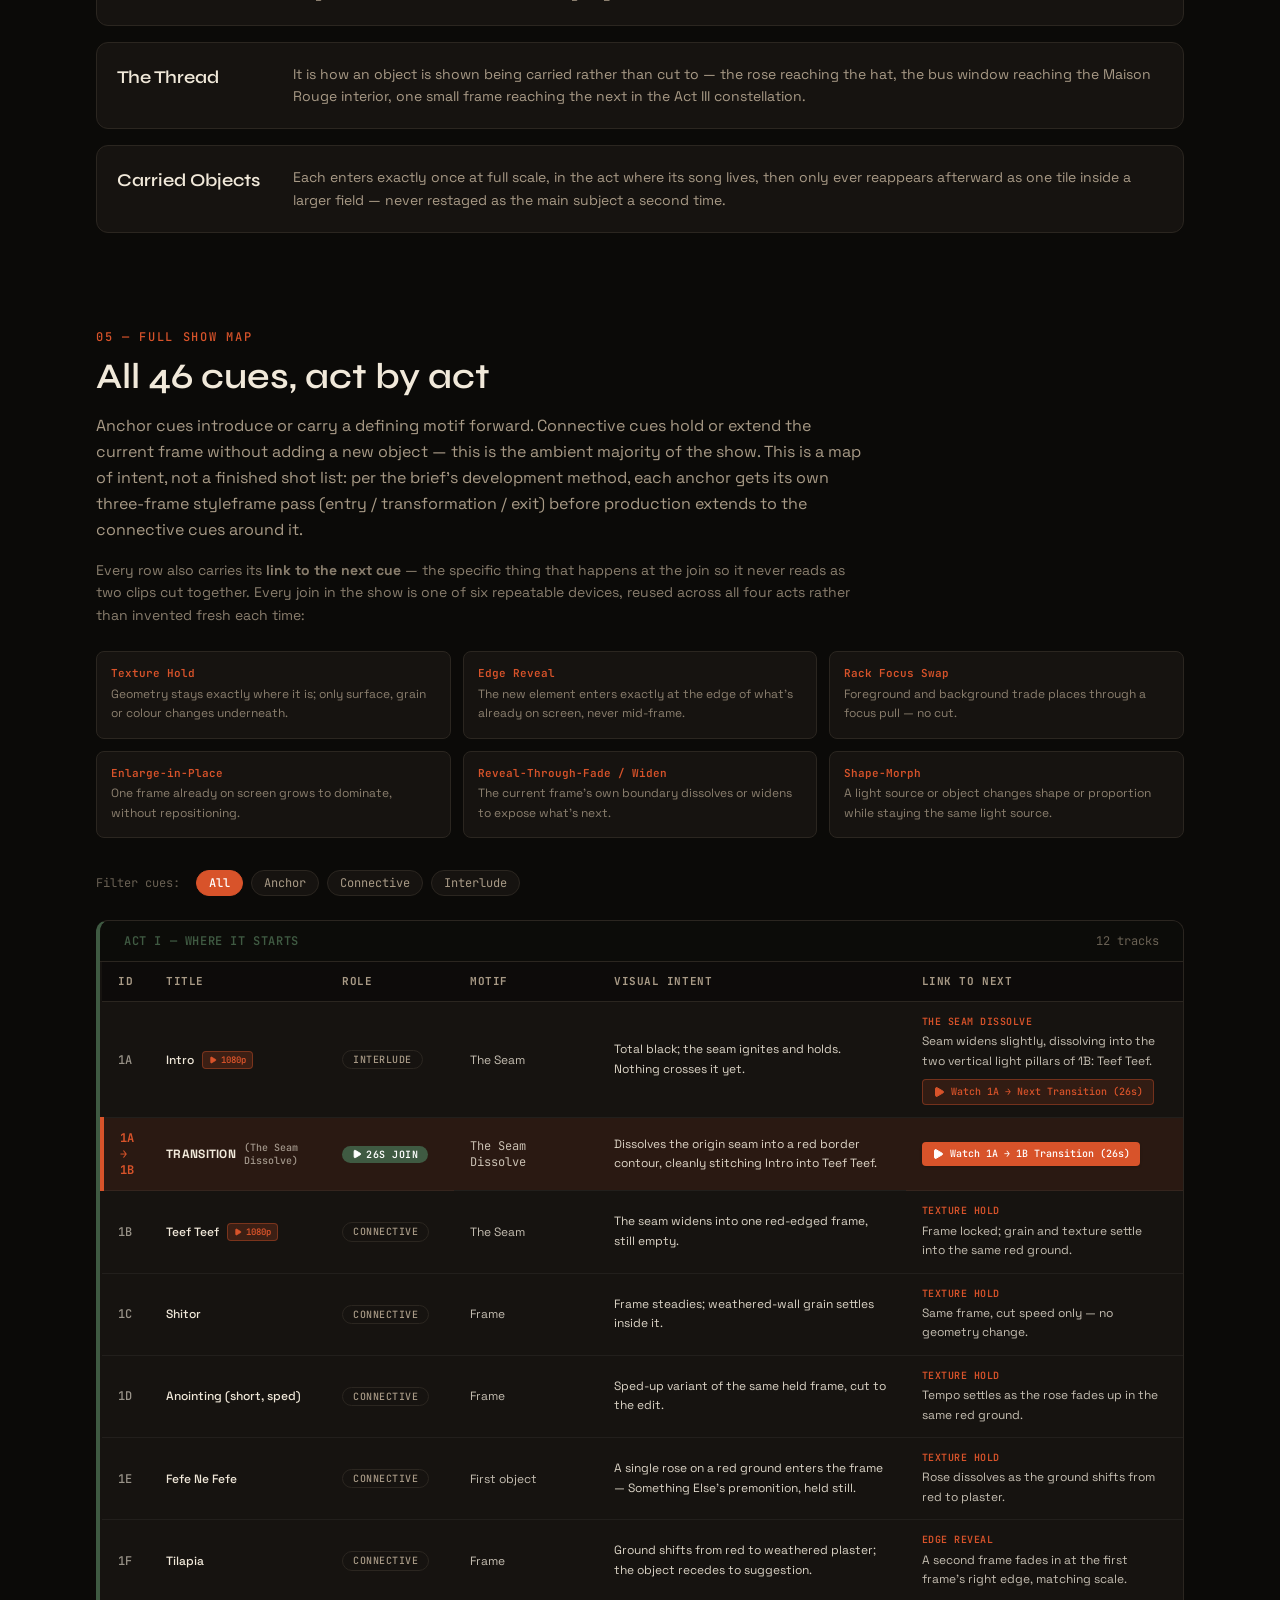
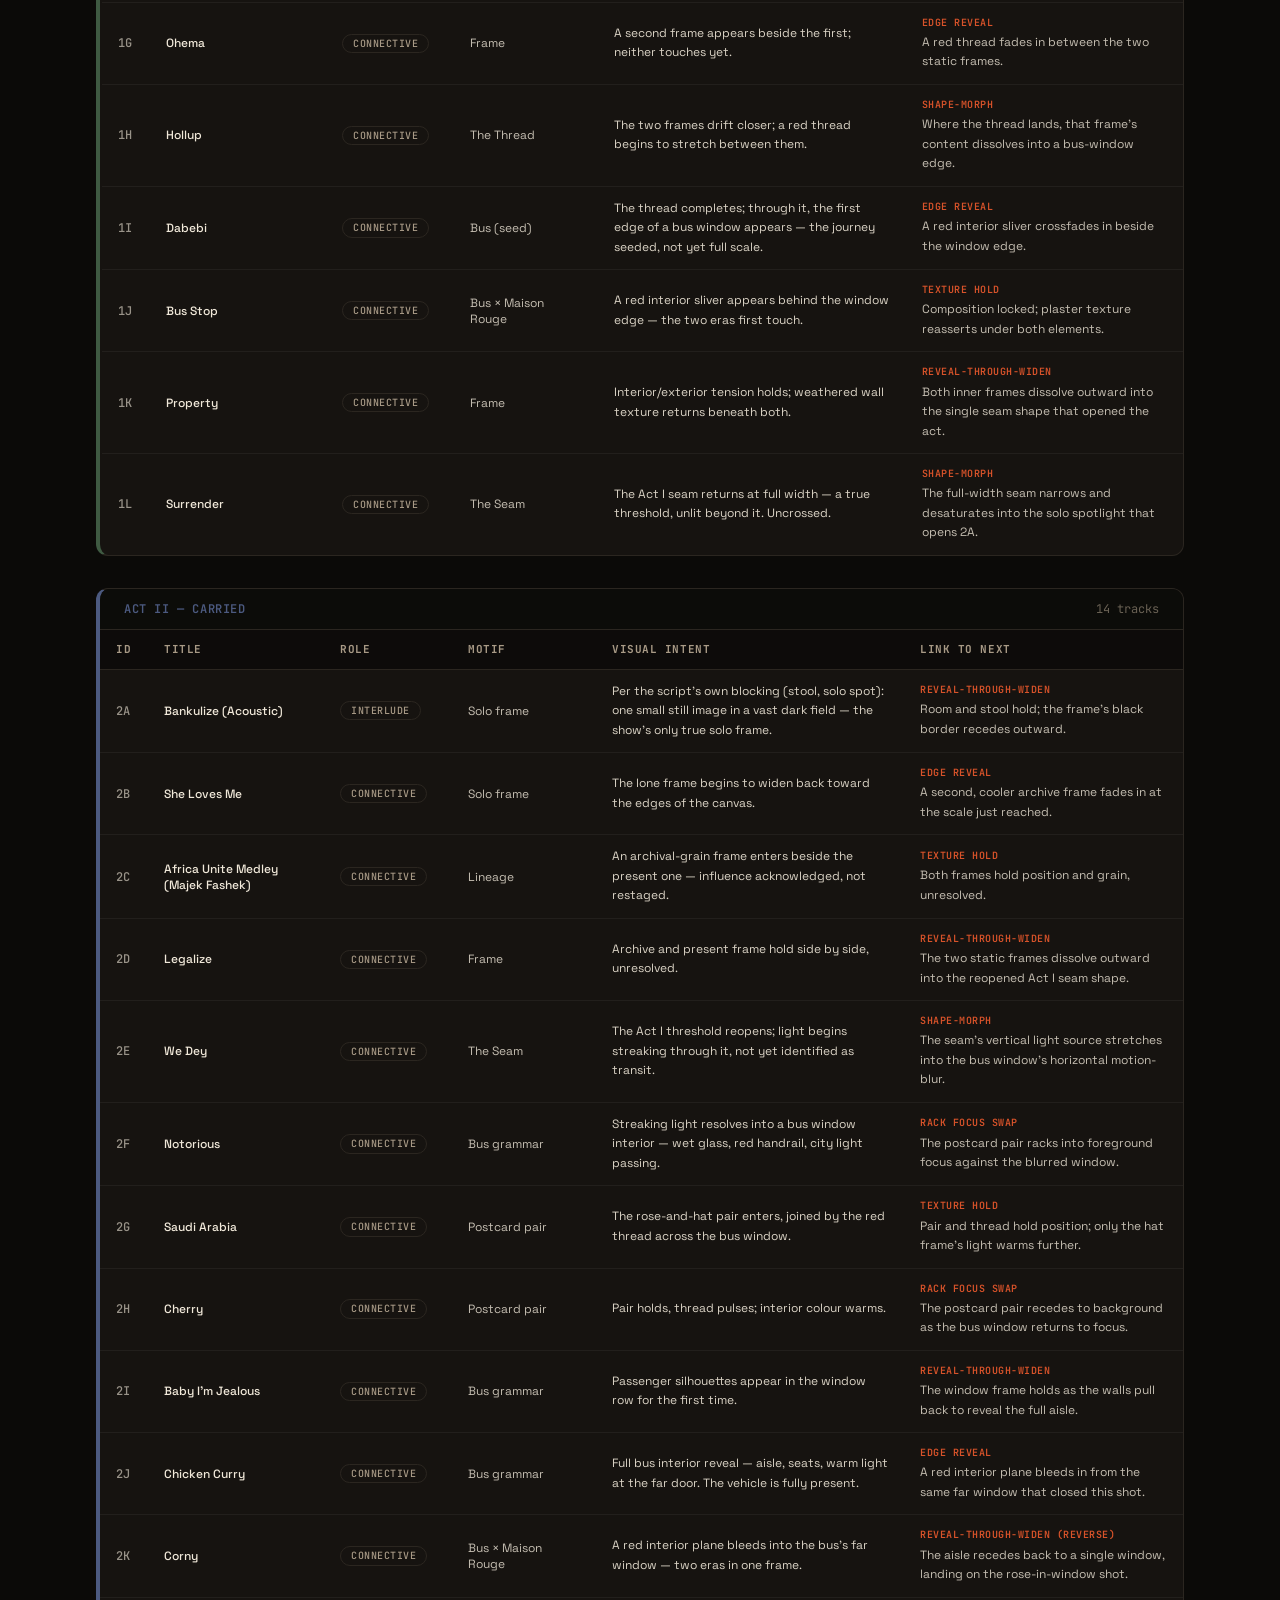
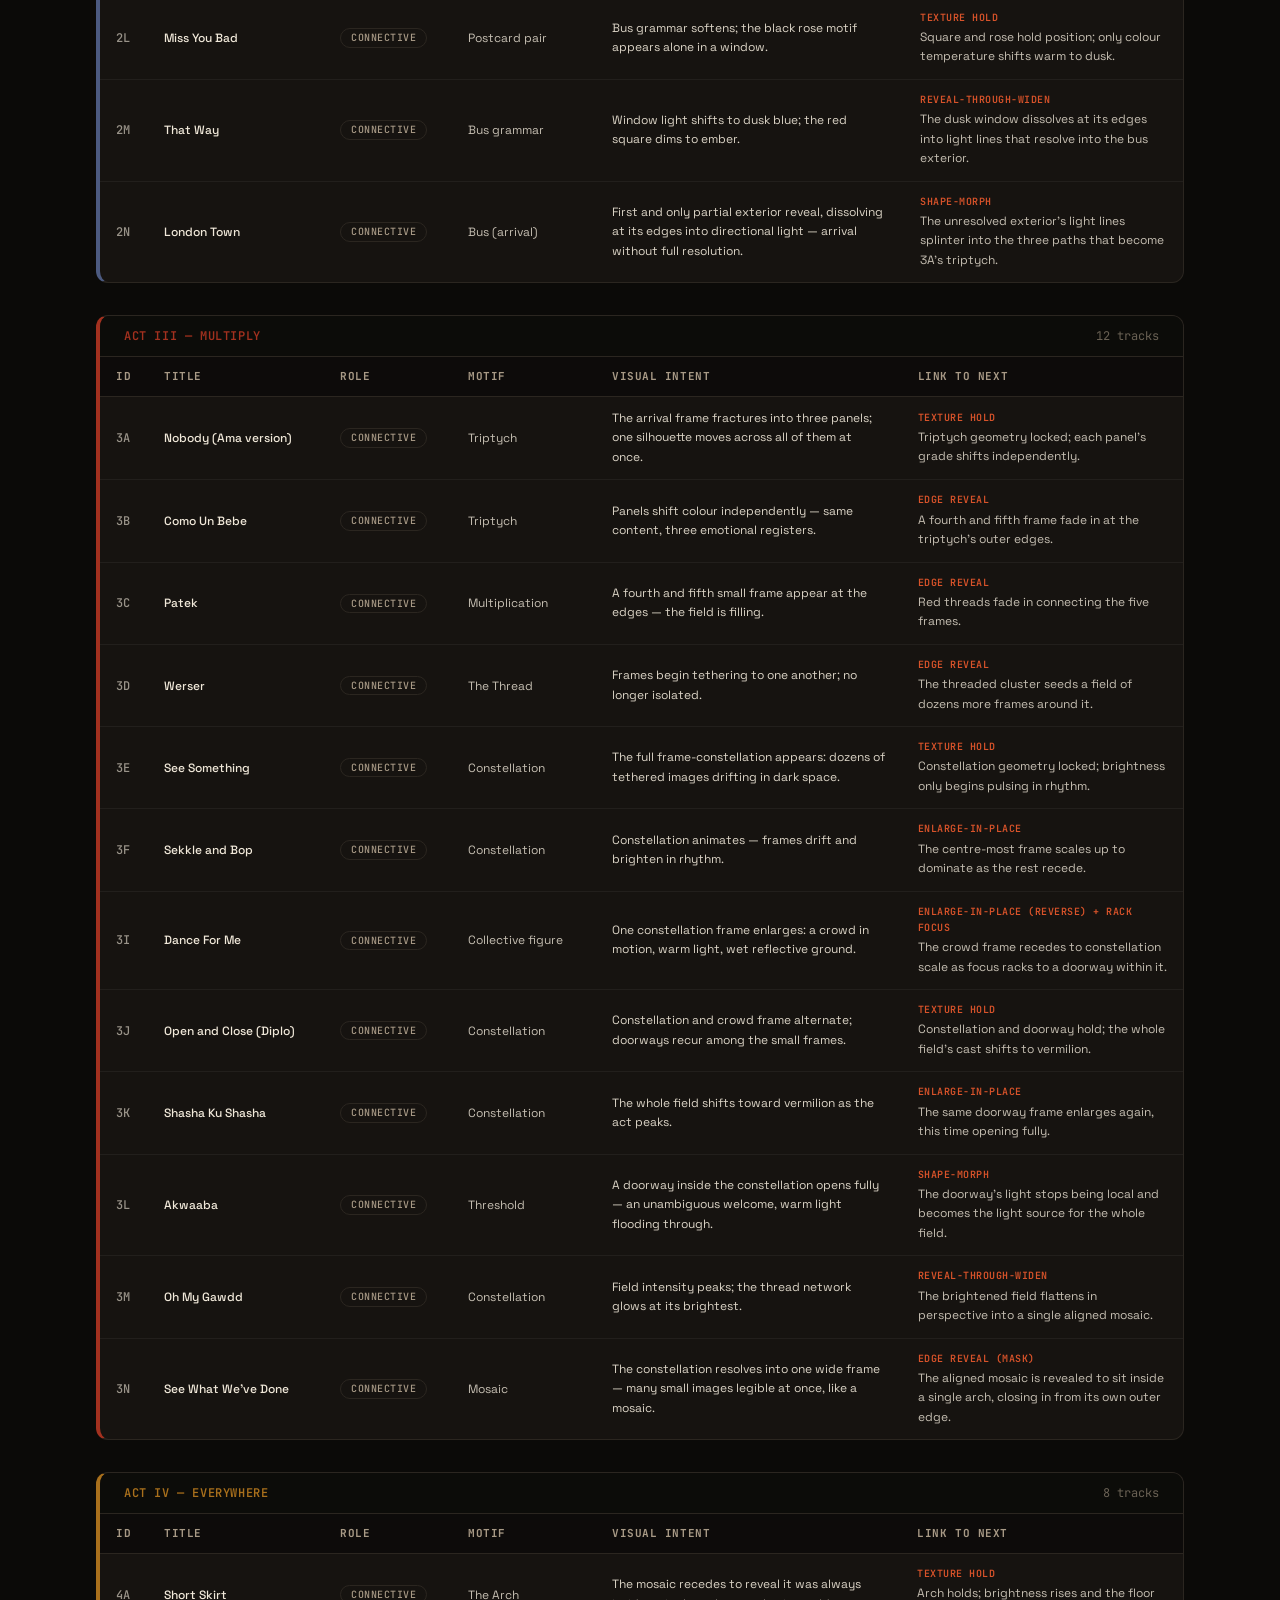
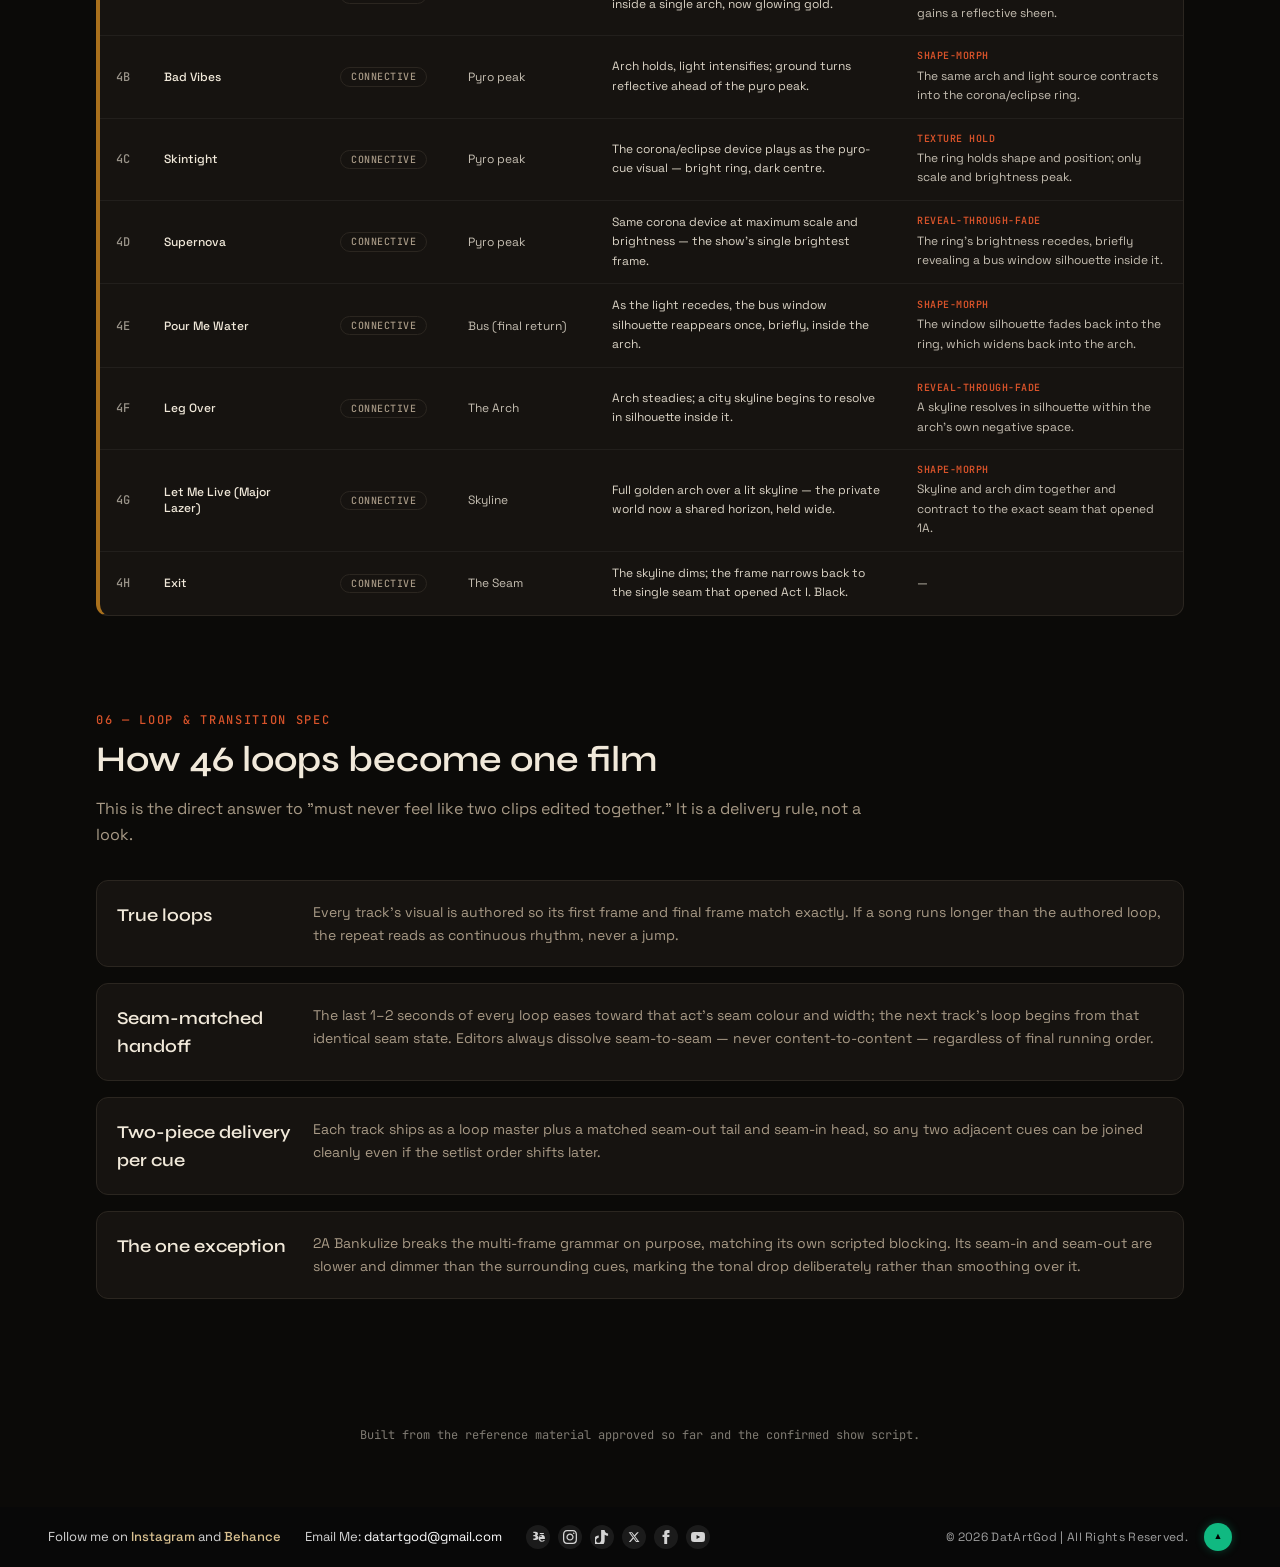
==== commit a6a7a82c: "Update title of 1A -> 1B to TRANSITION" ====
--- a/index.html
+++ b/index.html
@@ -21,7 +21,7 @@
     <link rel="preconnect" href="https://fonts.googleapis.com">
     <link rel="preconnect" href="https://fonts.gstatic.com" crossorigin>
     <link href="https://fonts.googleapis.com/css2?family=JetBrains+Mono:wght@300;400;500&family=Space+Grotesk:wght@300;400;500;600;700&family=Syne:wght@400;500;600;700;800&display=swap" rel="stylesheet">
-    <script type="module" crossorigin src="./assets/index-DbmXIs3G.js"></script>
+    <script type="module" crossorigin src="./assets/index-CYoMN-FB.js"></script>
     <link rel="stylesheet" crossorigin href="./assets/index-DZtf8D6R.css">
   </head>
   <body class="bg-[#080808] text-[#f8fafc] selection:bg-white selection:text-black antialiased overflow-x-hidden">
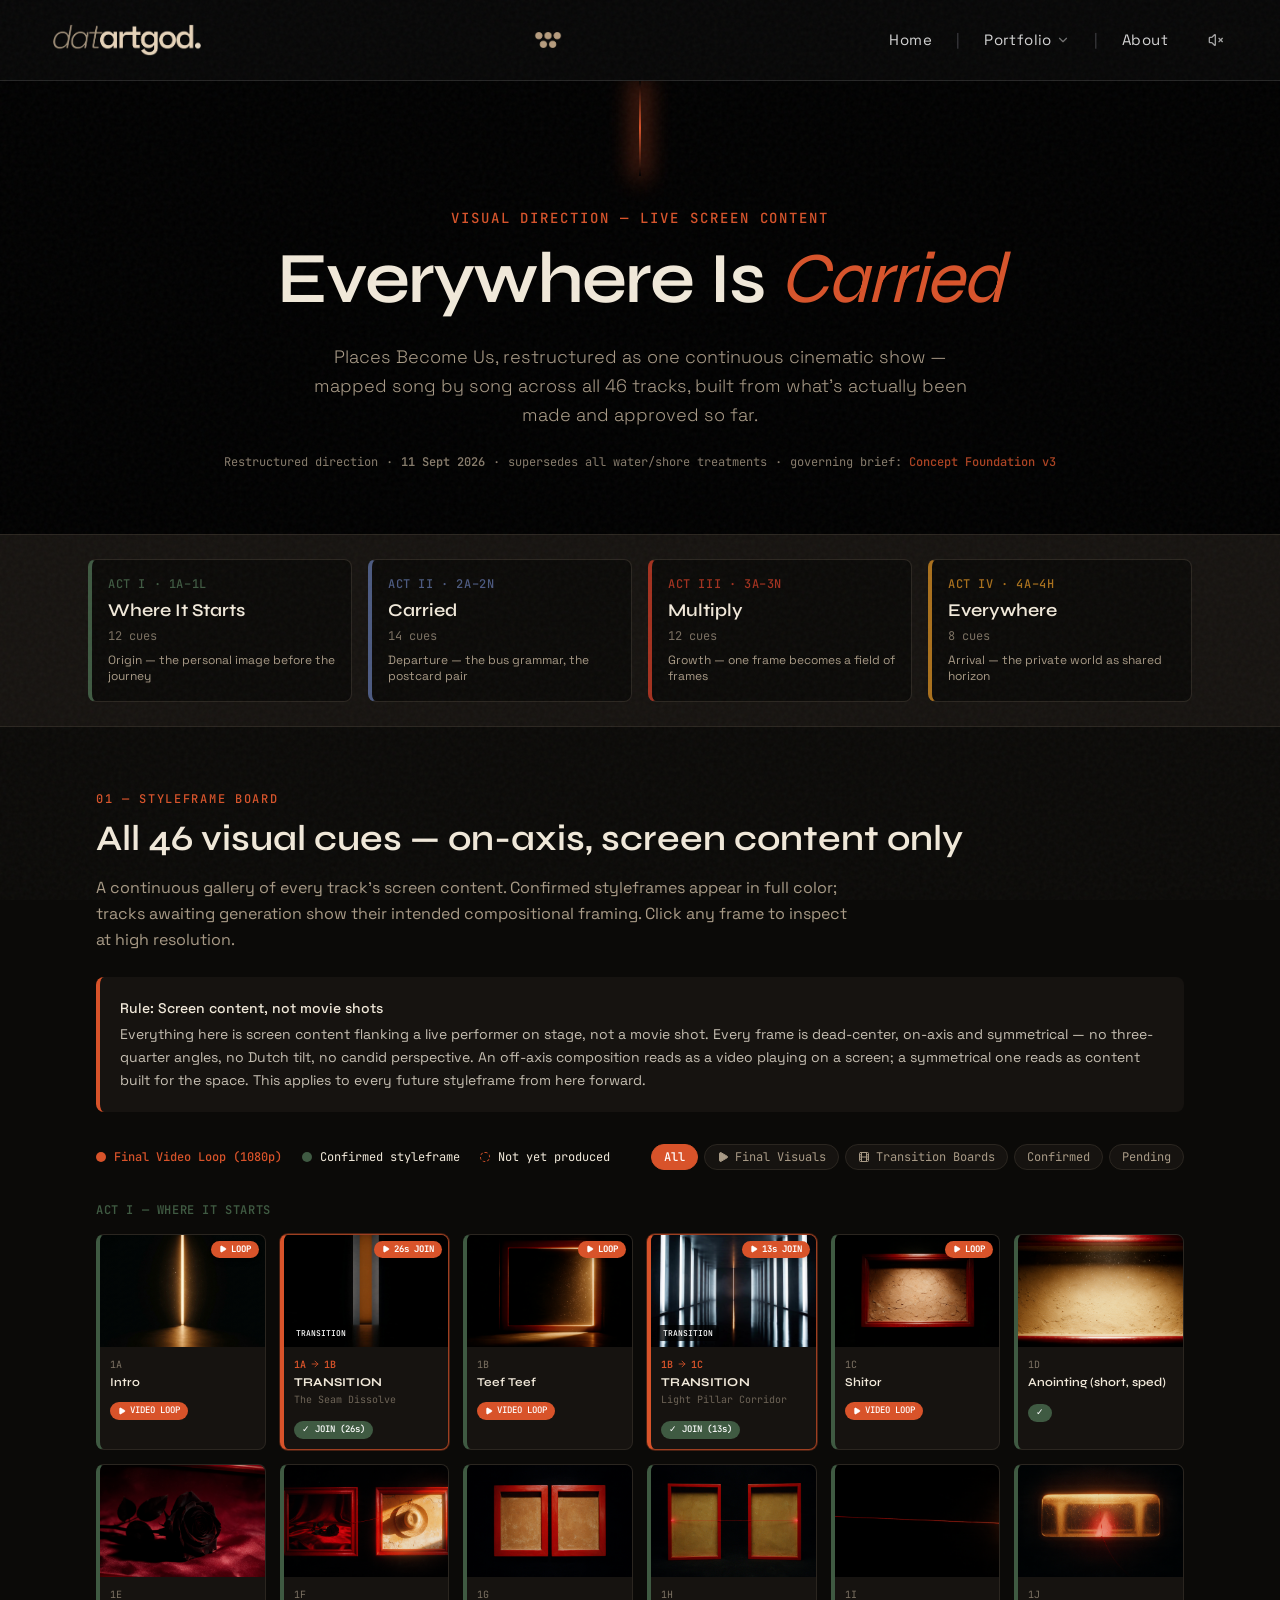
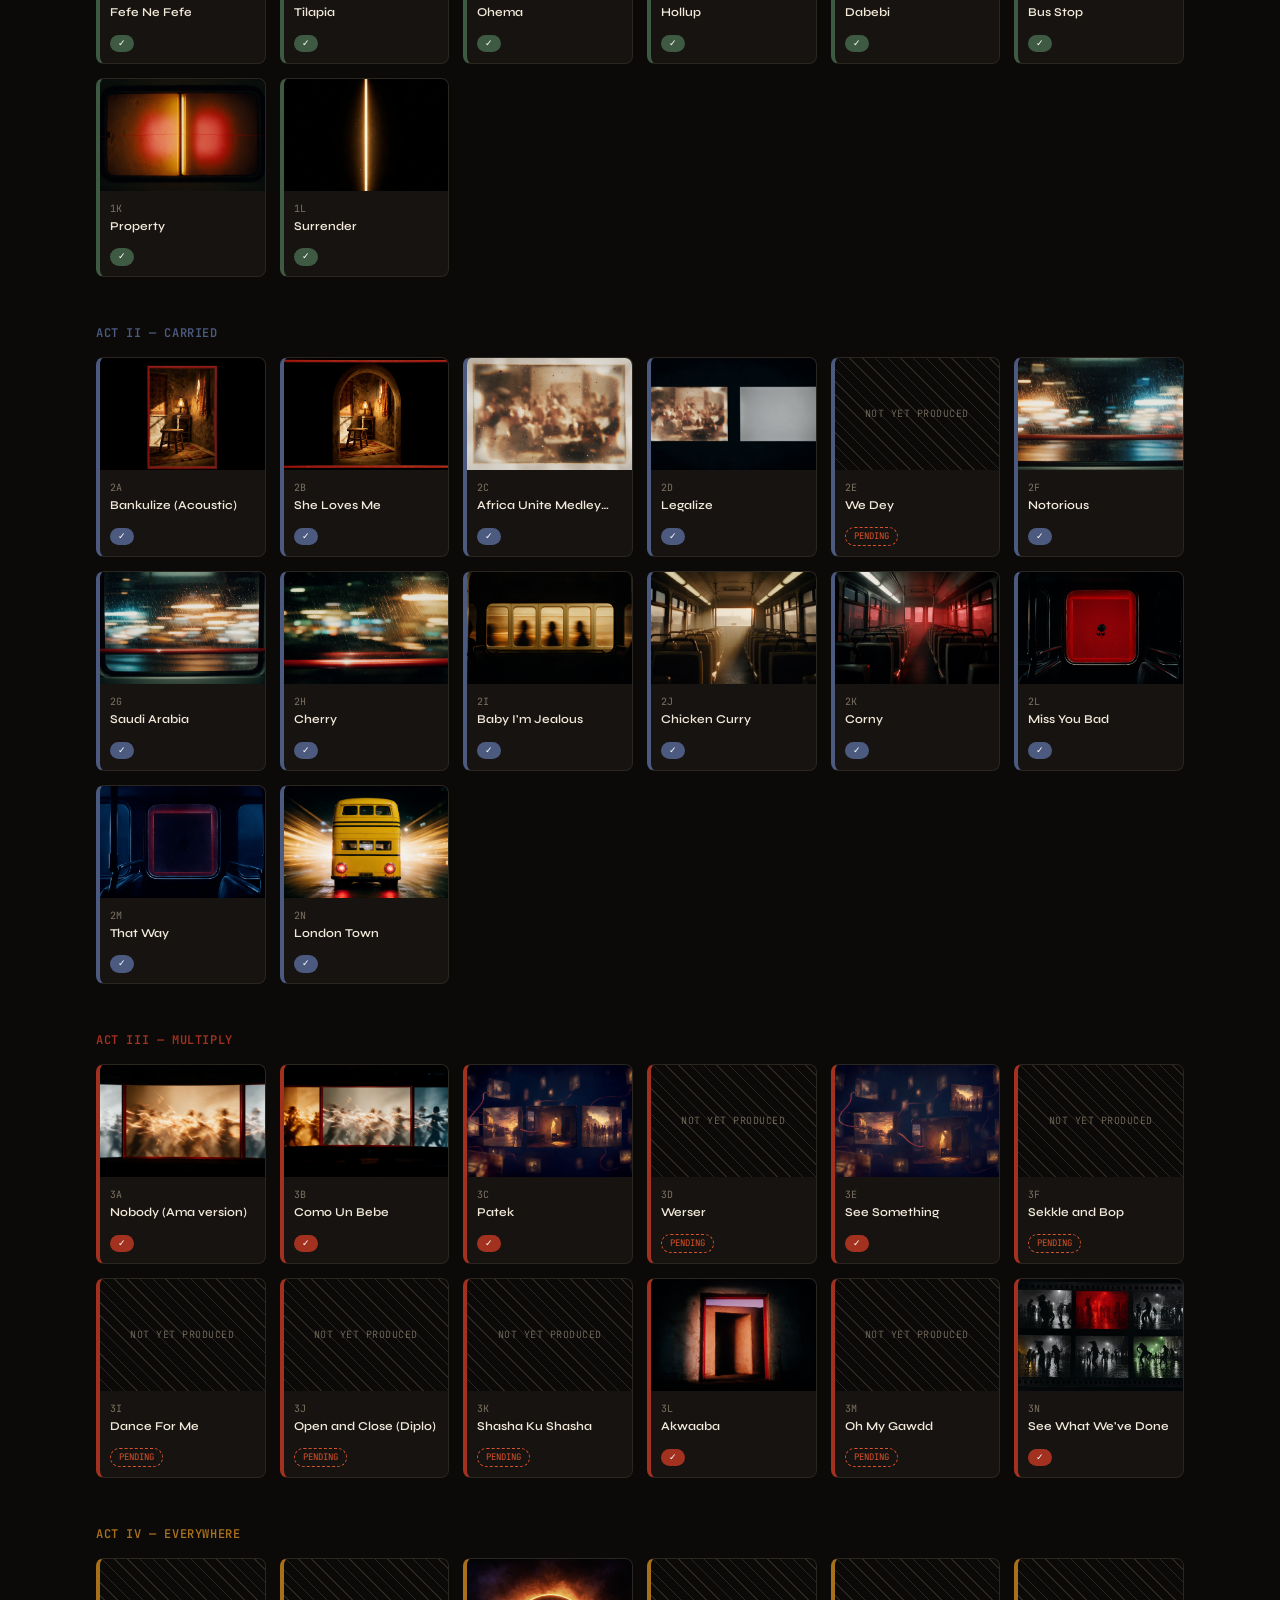
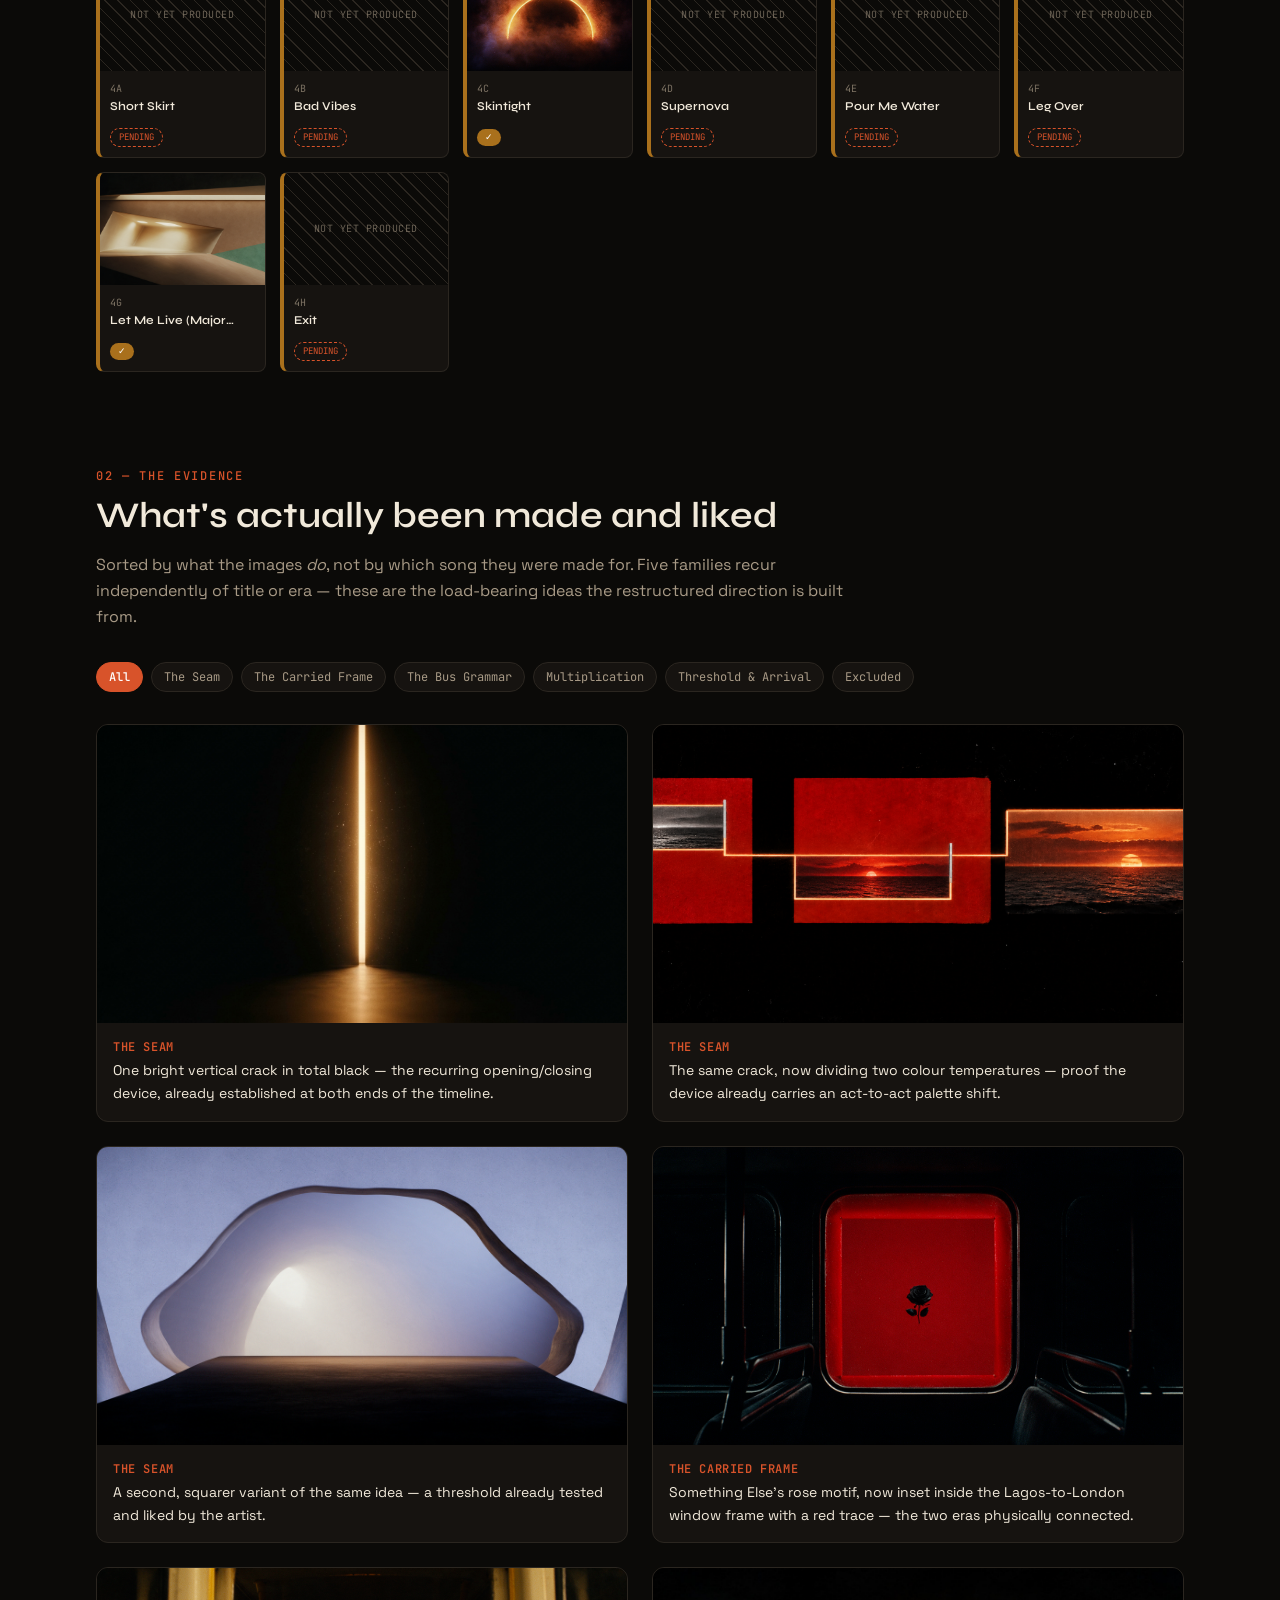
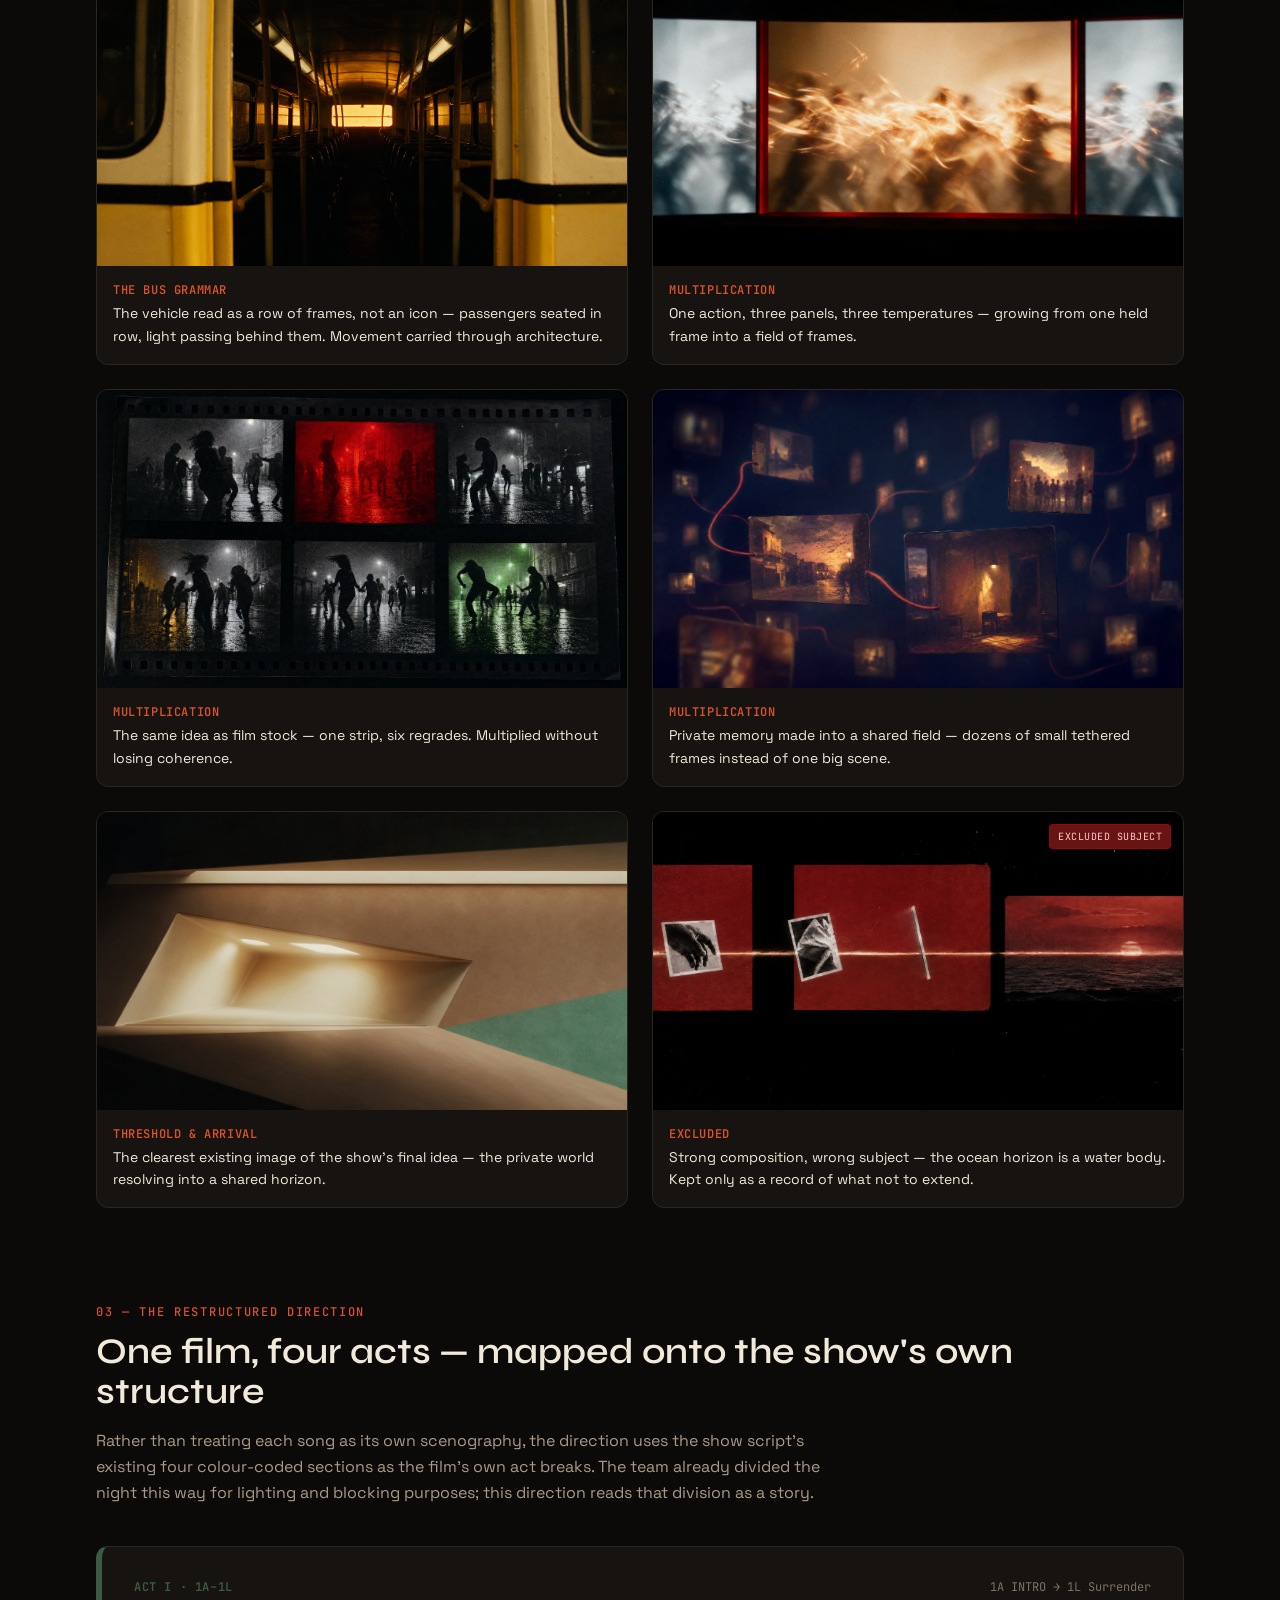
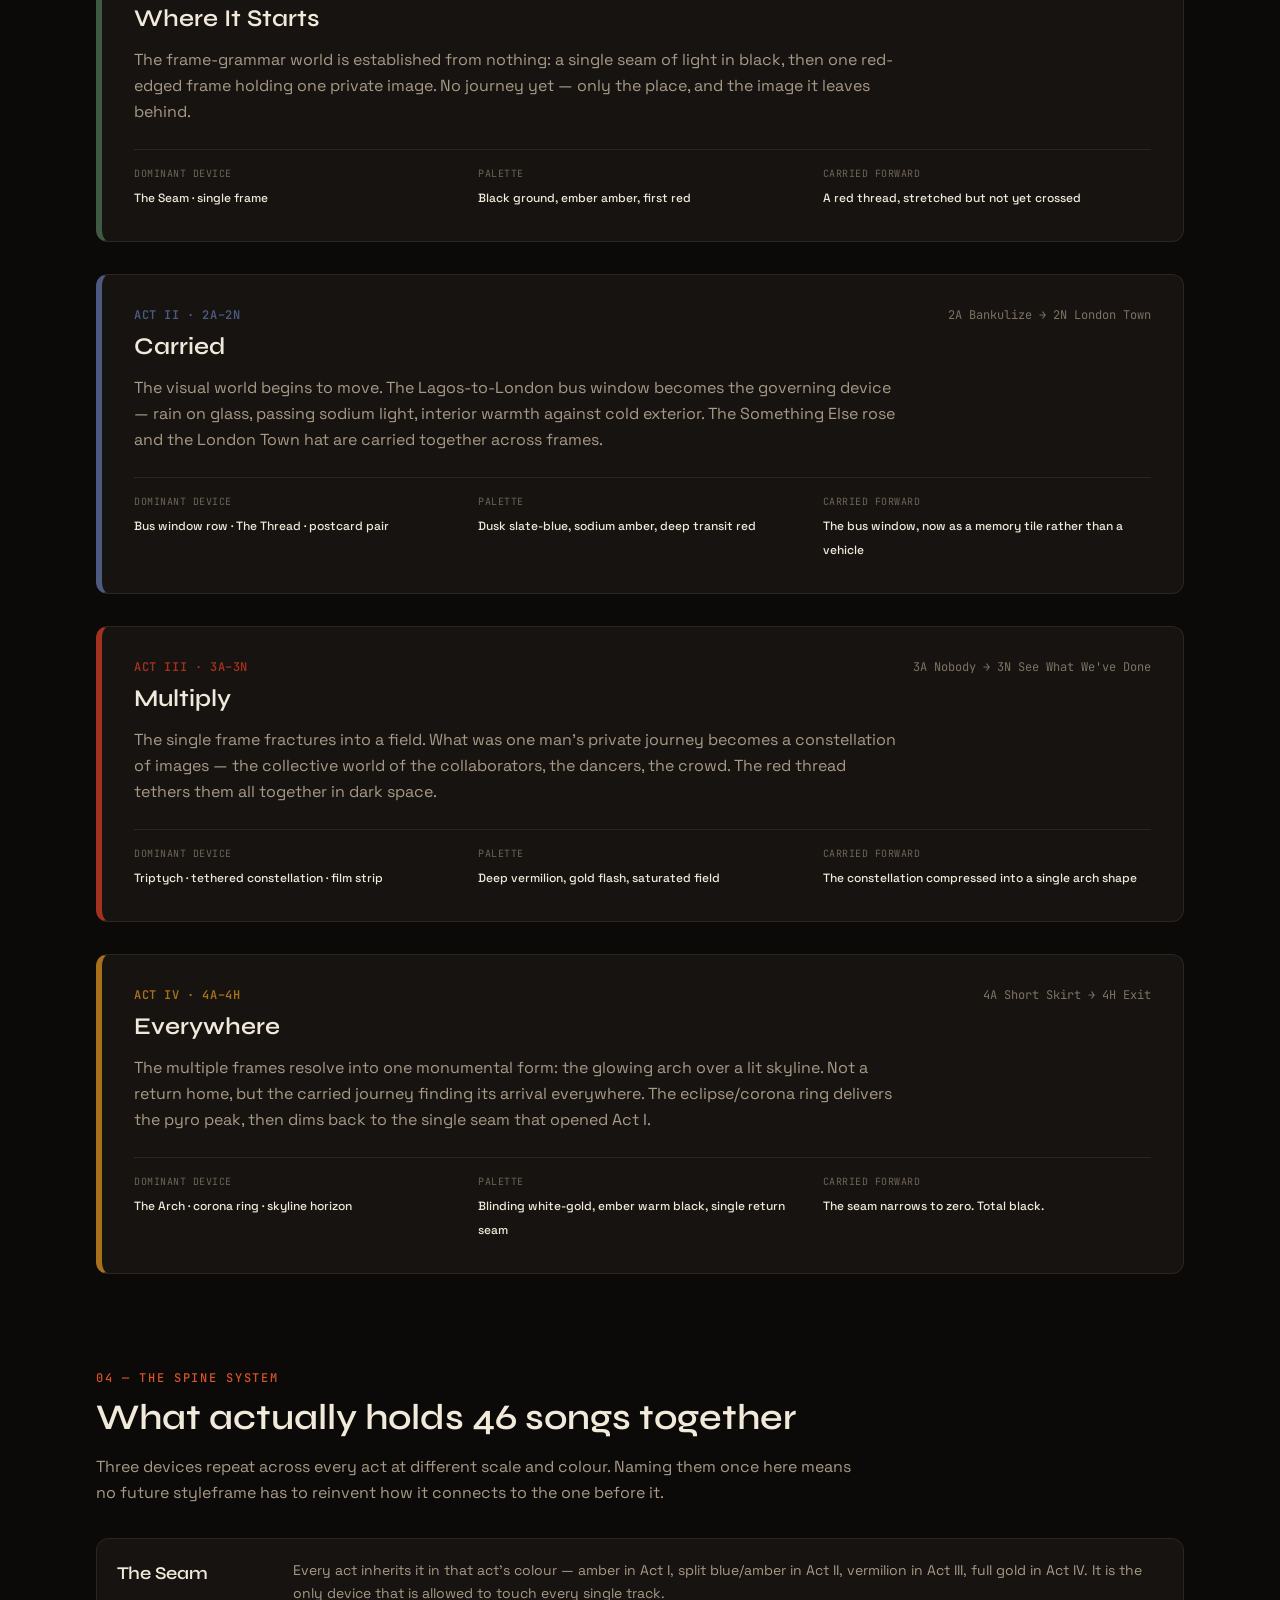
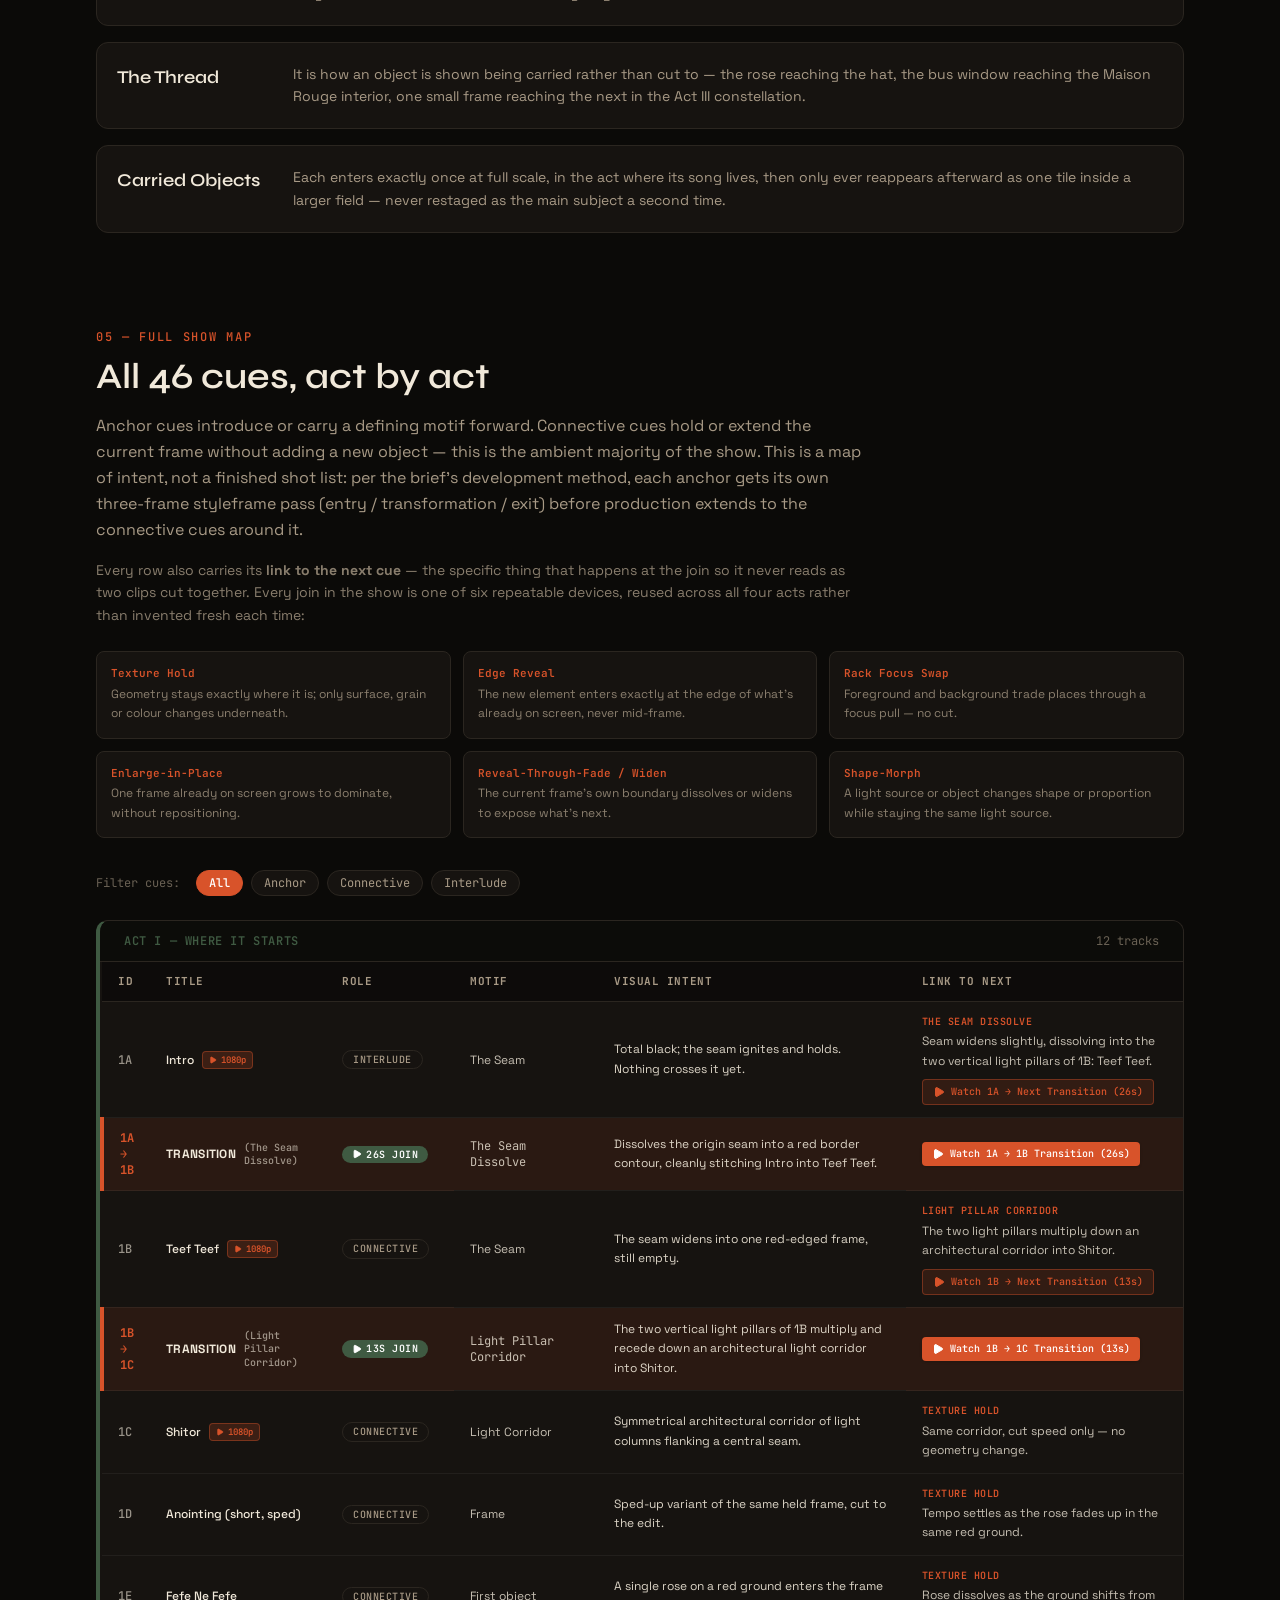
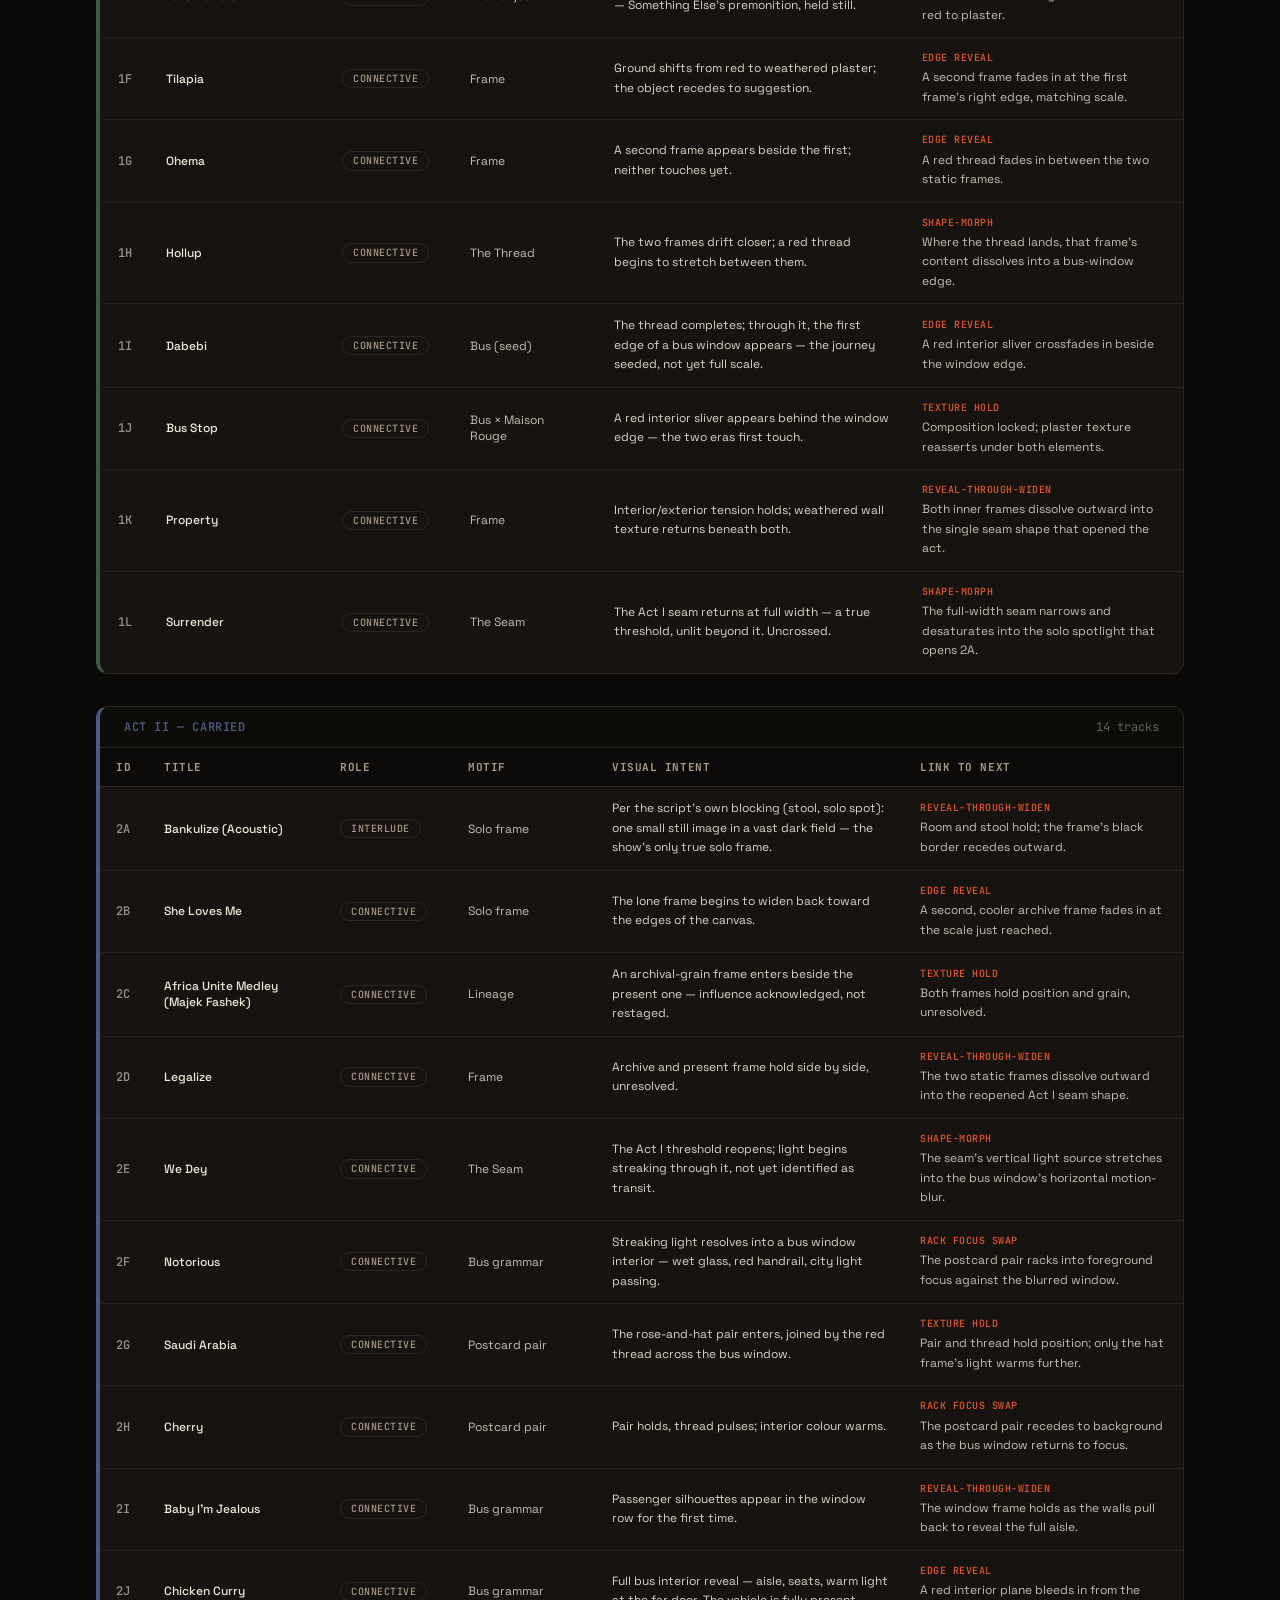
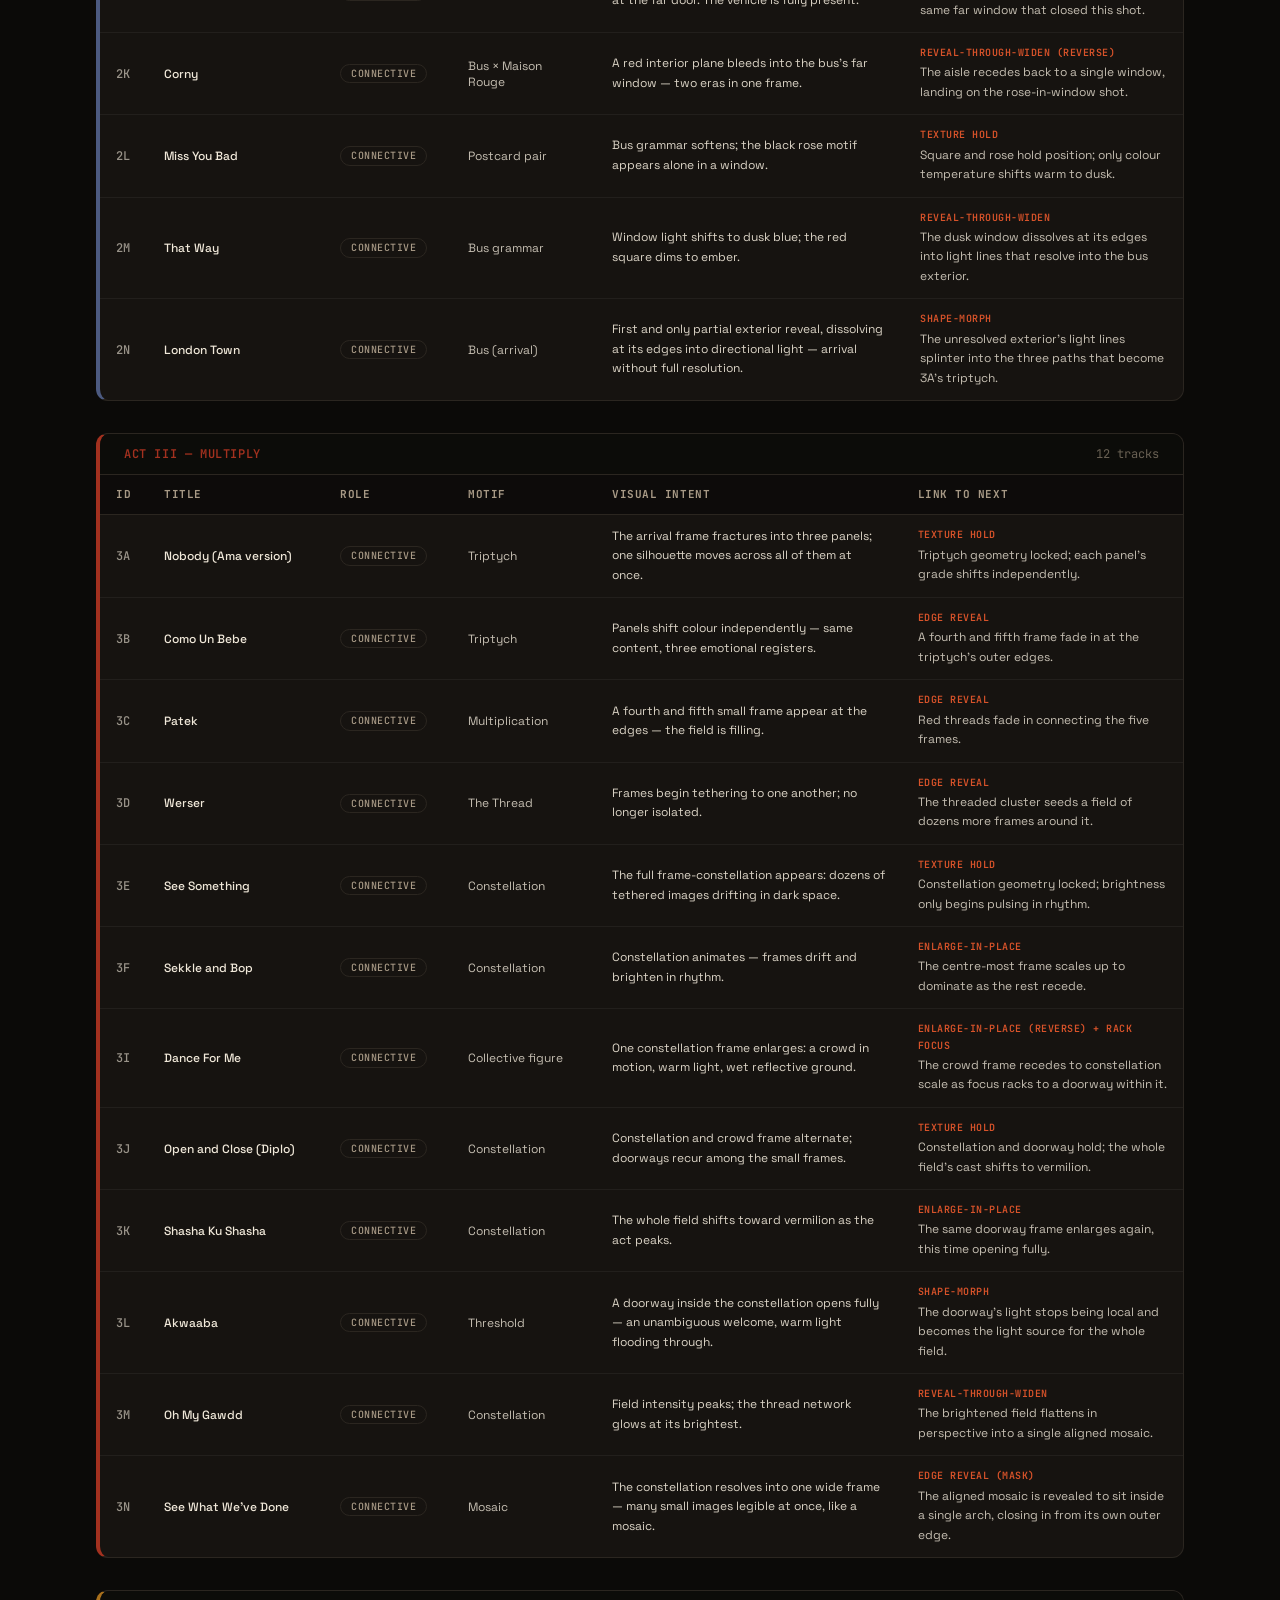
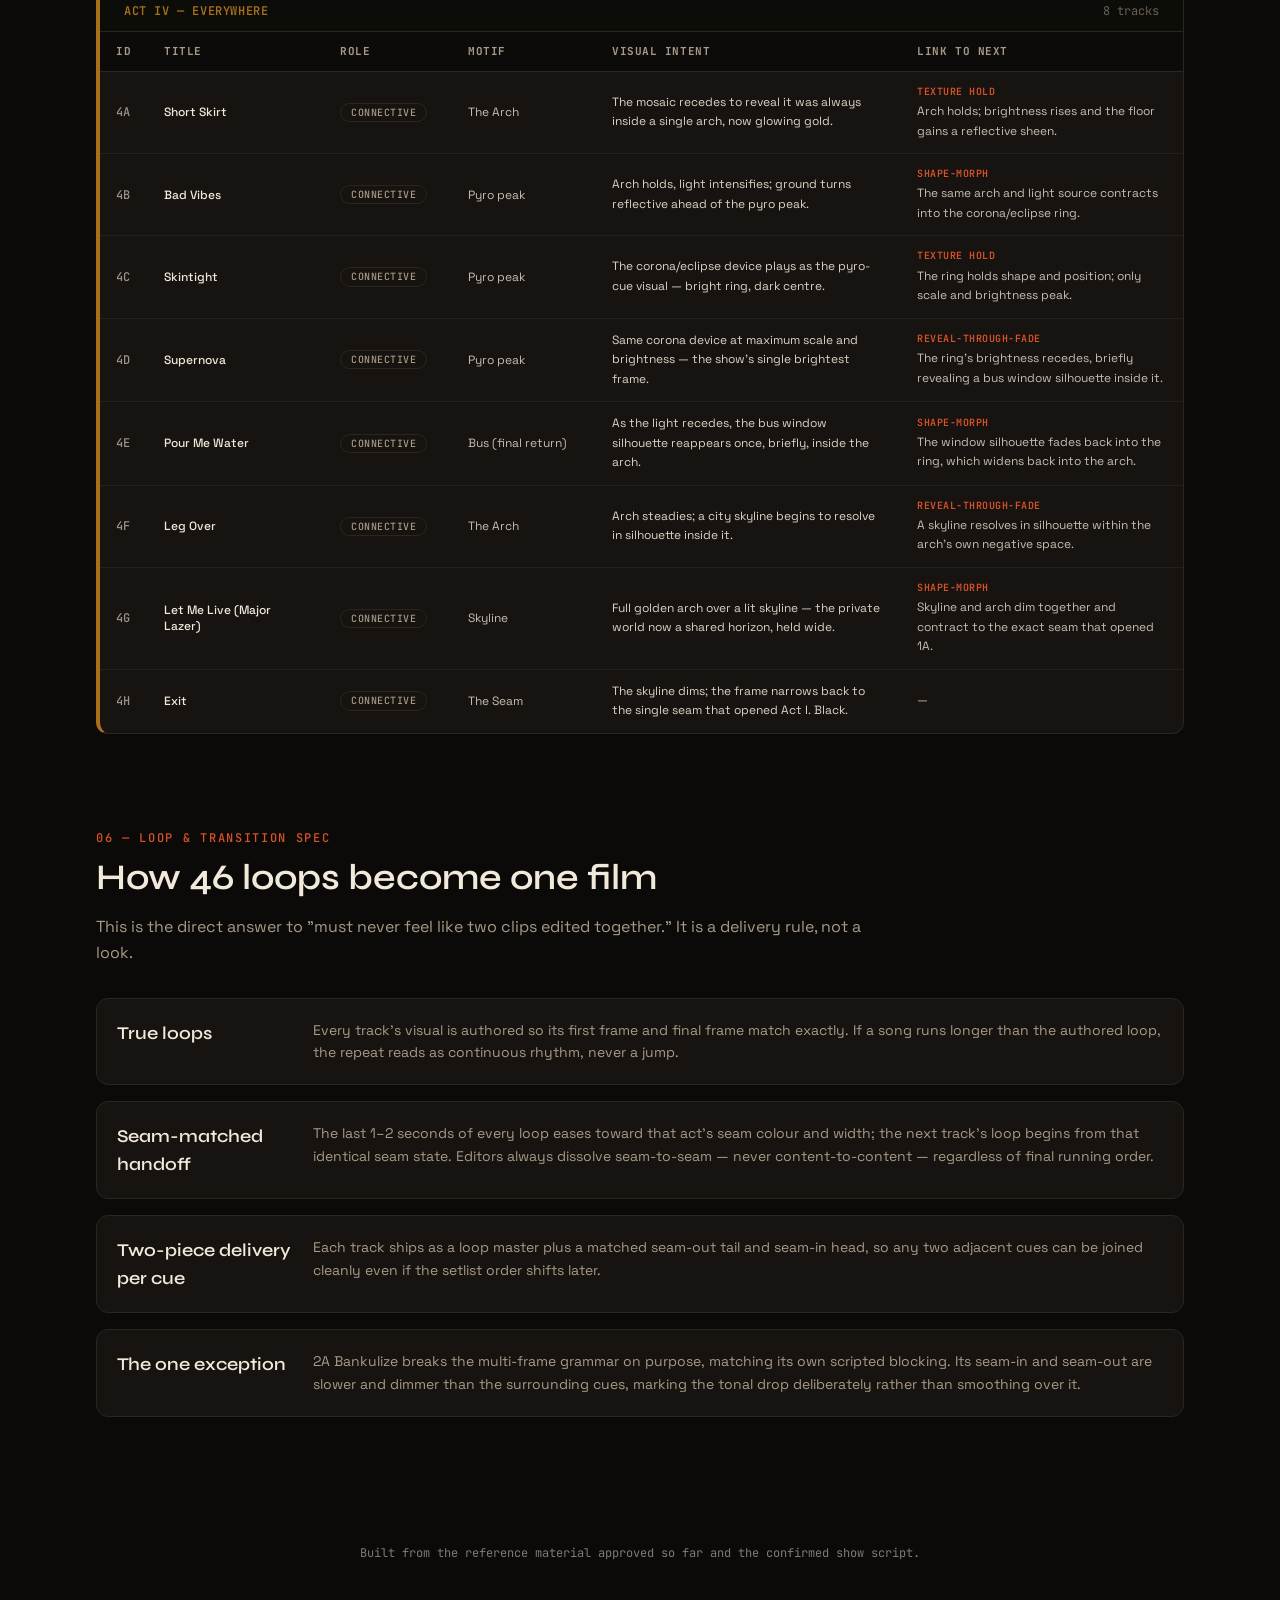
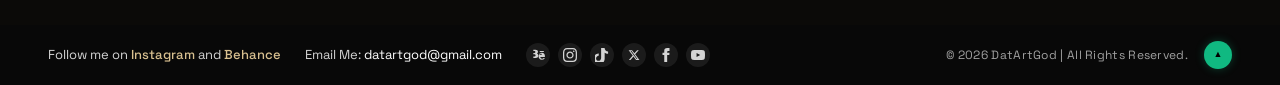
==== commit 01e172dd: "Update Cue 1B loop, add Cue 1C loop and 1B to 1C transition" ====
--- a/index.html
+++ b/index.html
@@ -21,7 +21,7 @@
     <link rel="preconnect" href="https://fonts.googleapis.com">
     <link rel="preconnect" href="https://fonts.gstatic.com" crossorigin>
     <link href="https://fonts.googleapis.com/css2?family=JetBrains+Mono:wght@300;400;500&family=Space+Grotesk:wght@300;400;500;600;700&family=Syne:wght@400;500;600;700;800&display=swap" rel="stylesheet">
-    <script type="module" crossorigin src="./assets/index-CYoMN-FB.js"></script>
+    <script type="module" crossorigin src="./assets/index-BU4szYRJ.js"></script>
     <link rel="stylesheet" crossorigin href="./assets/index-DZtf8D6R.css">
   </head>
   <body class="bg-[#080808] text-[#f8fafc] selection:bg-white selection:text-black antialiased overflow-x-hidden">
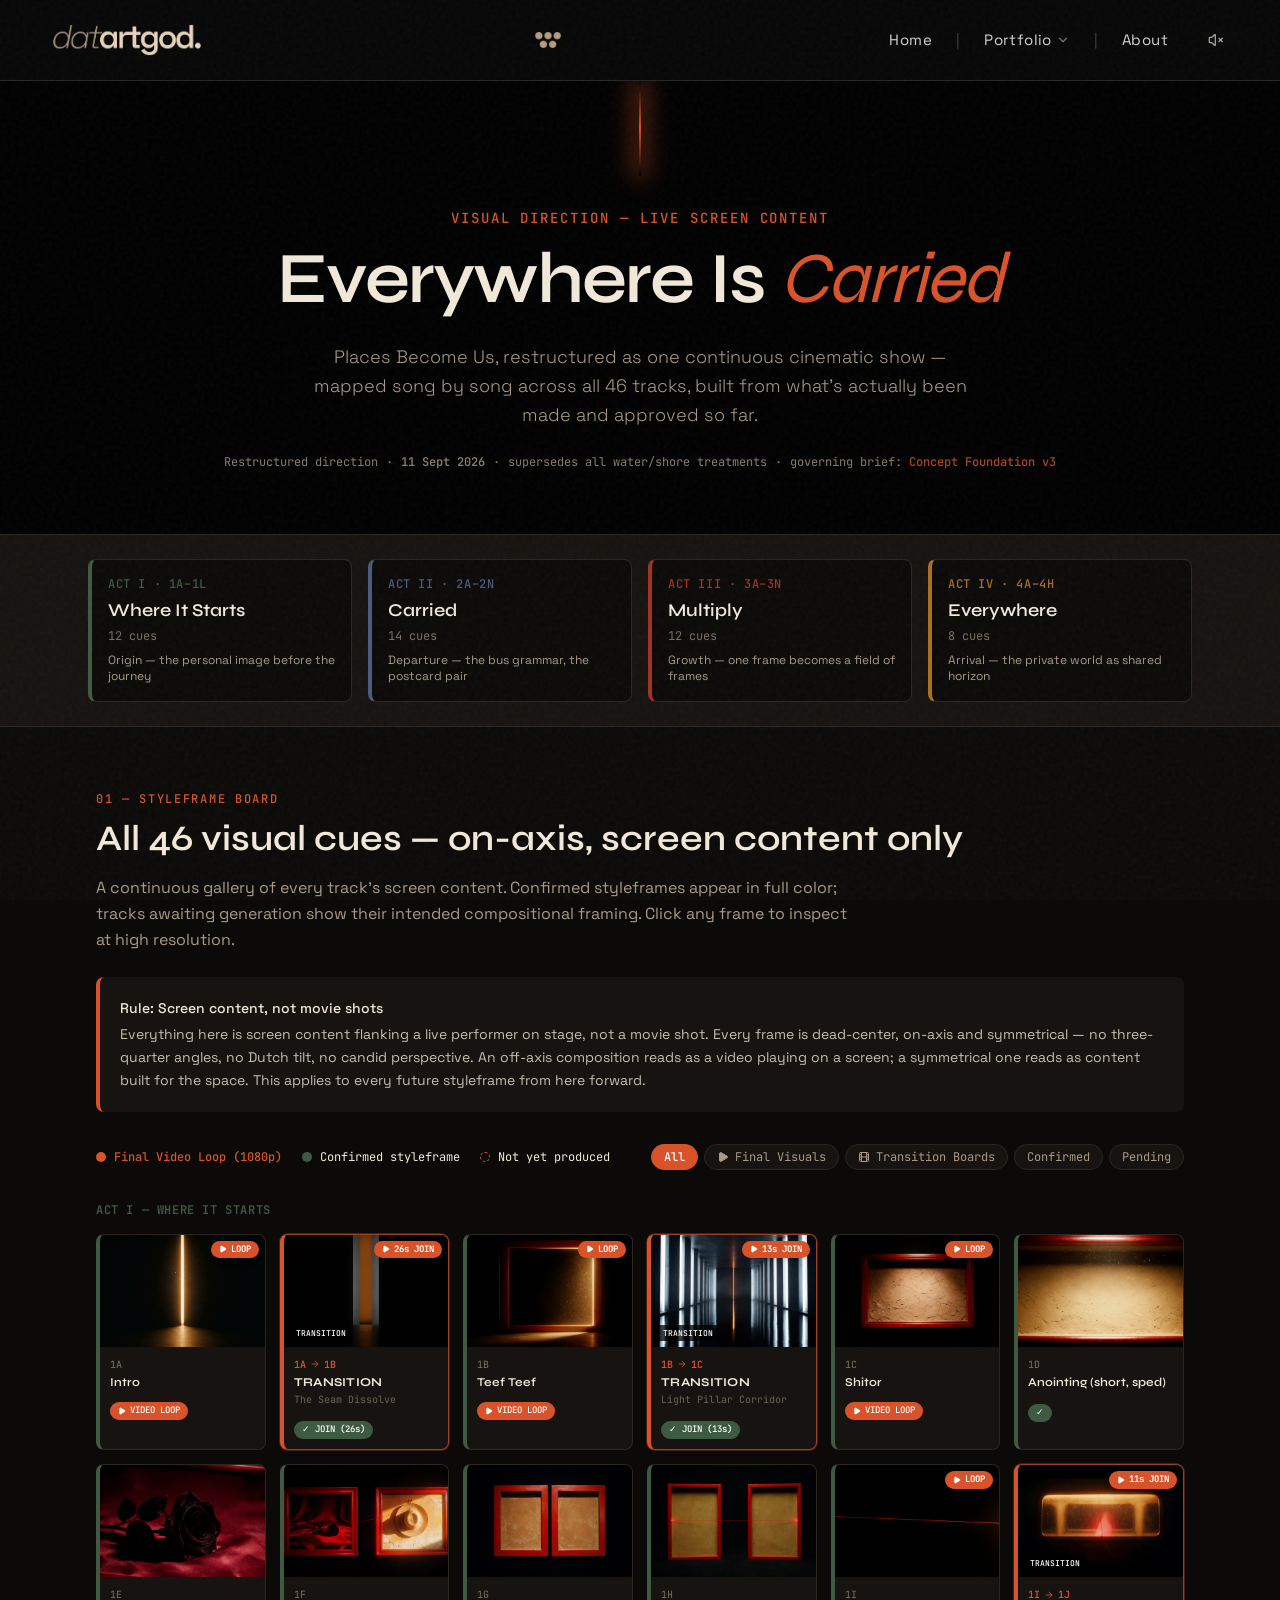
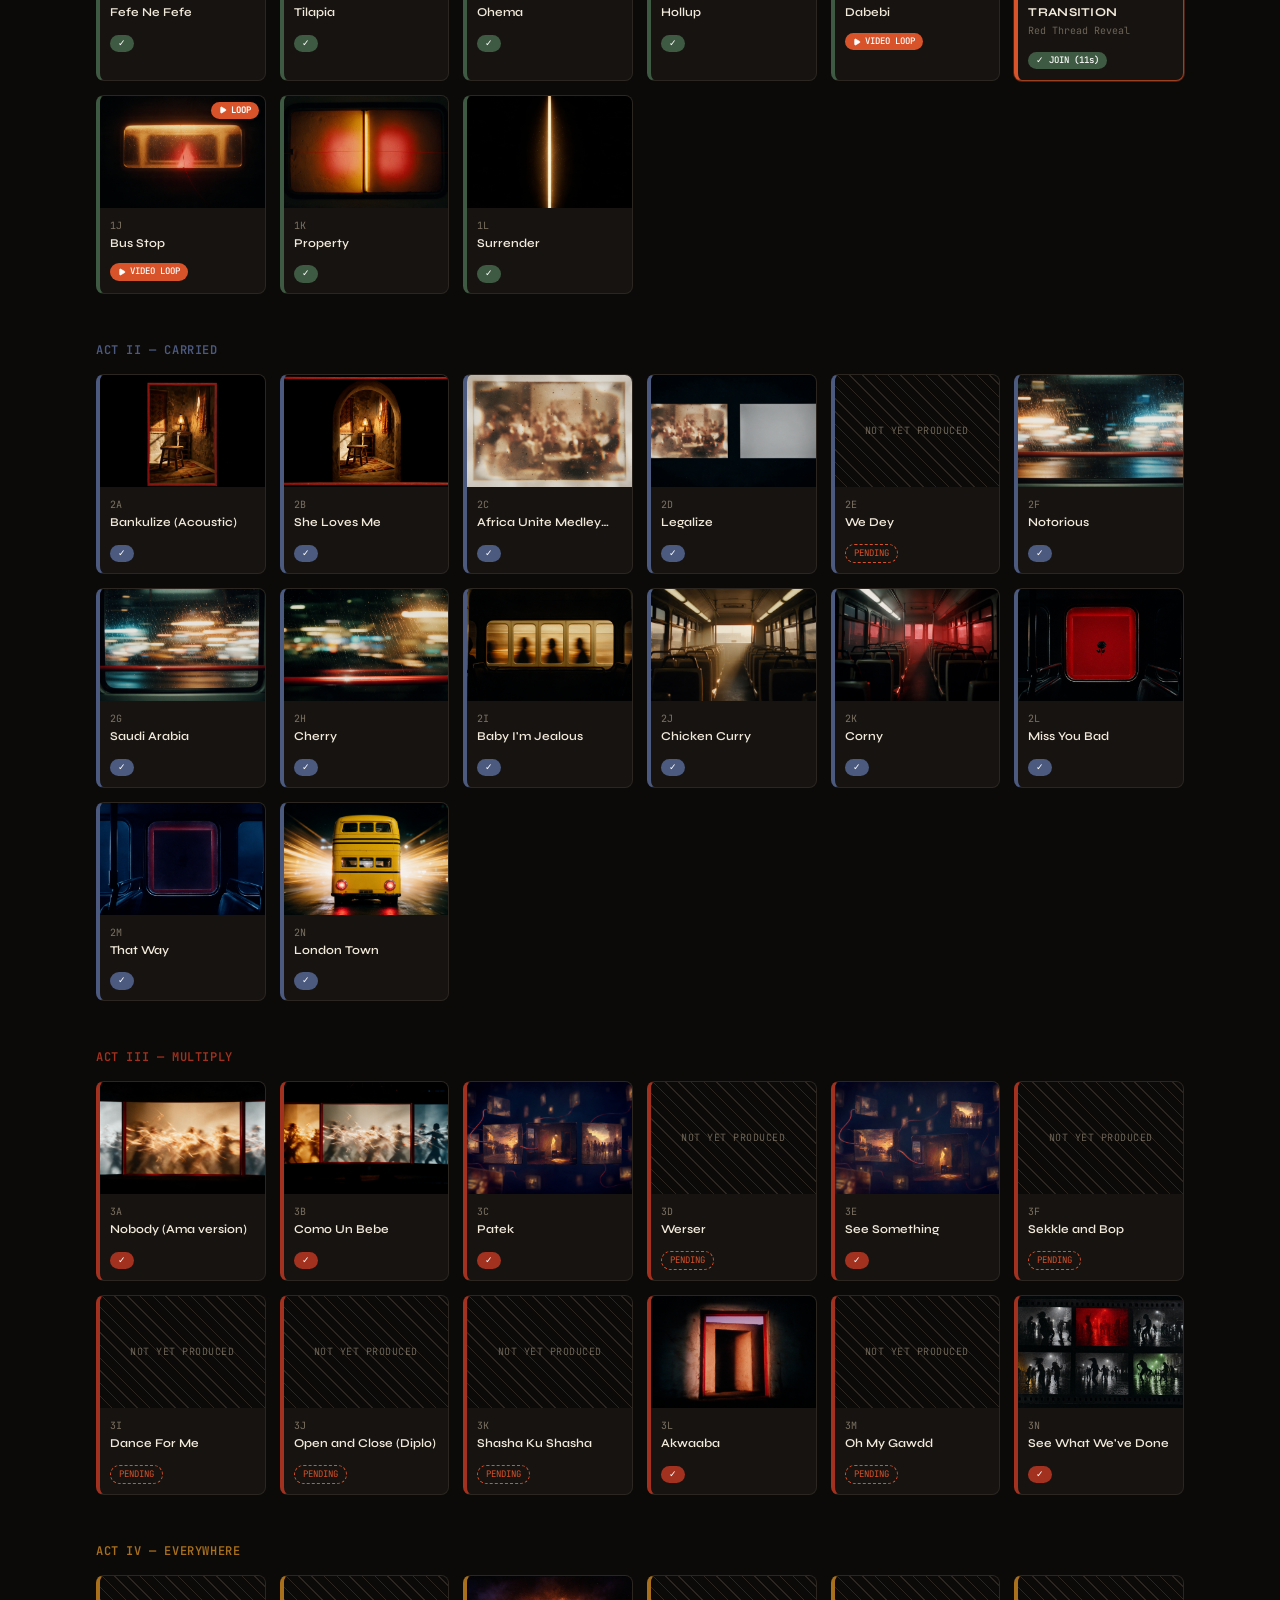
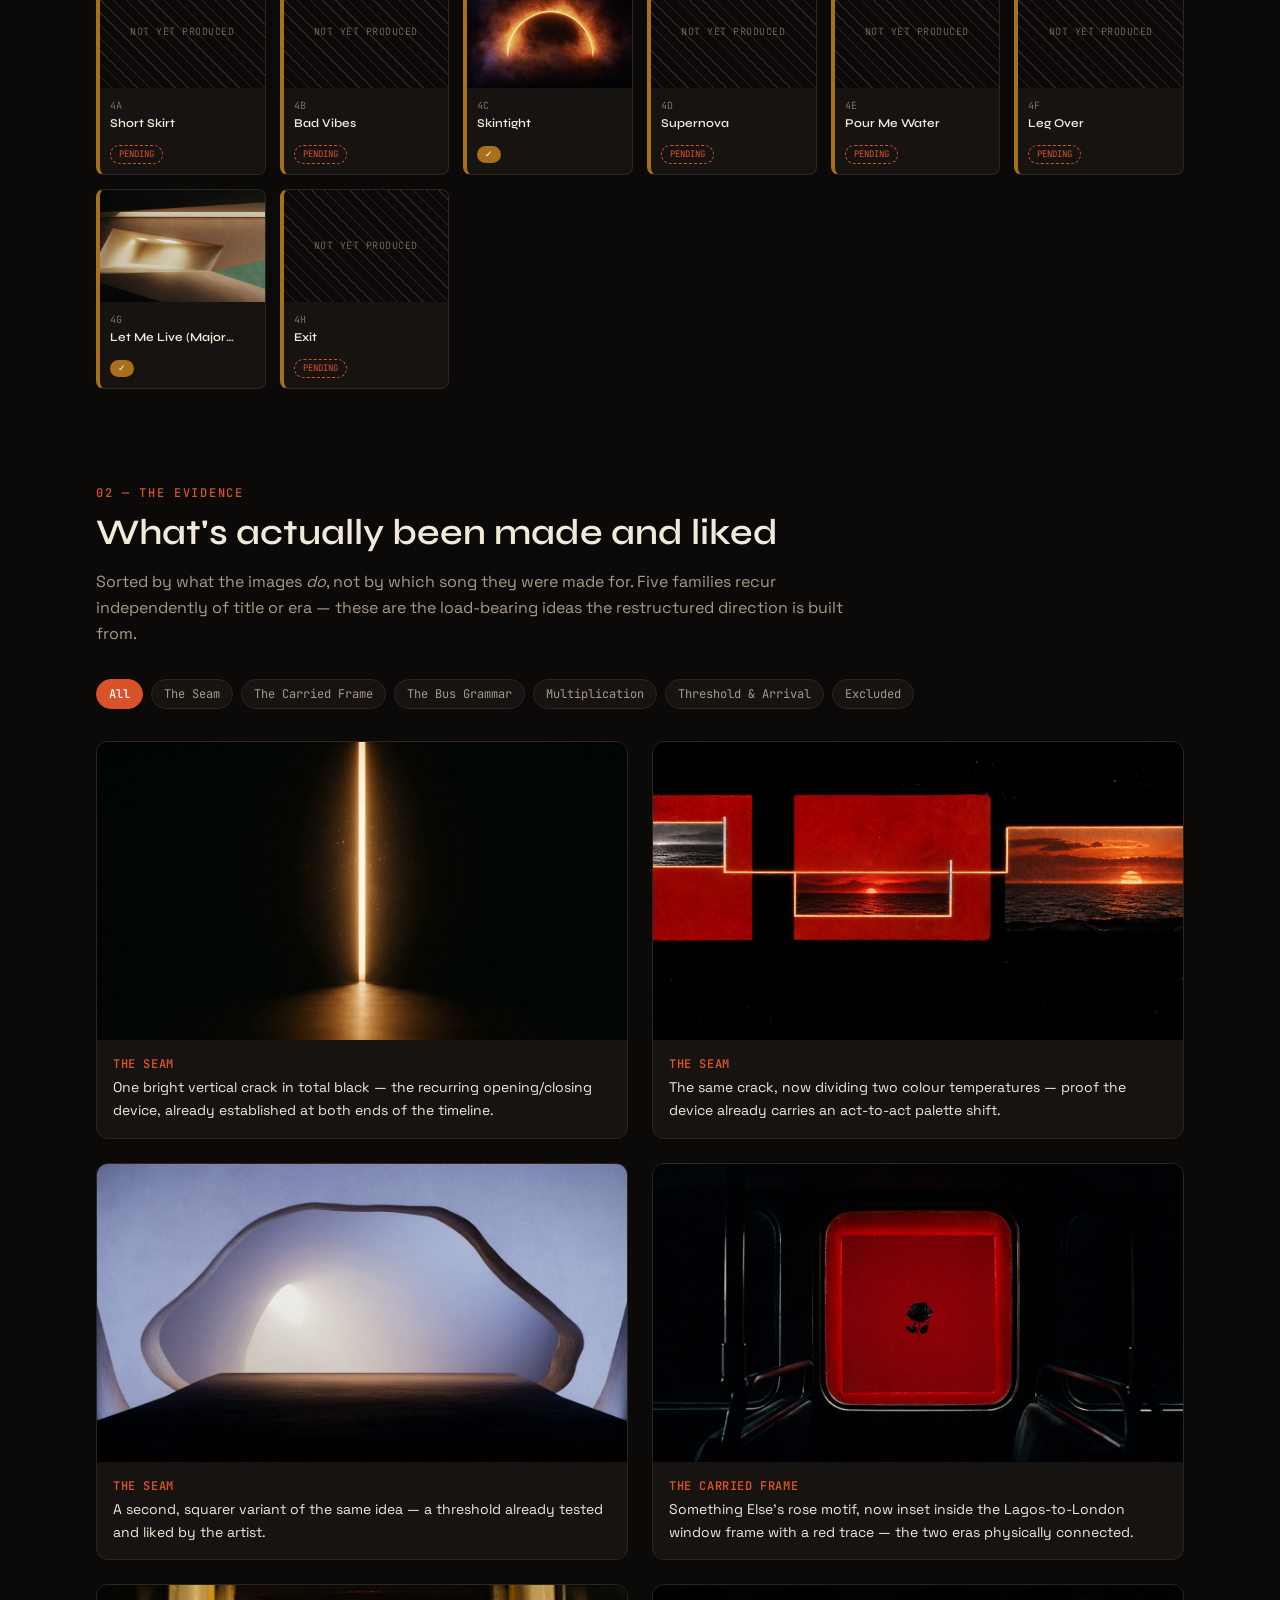
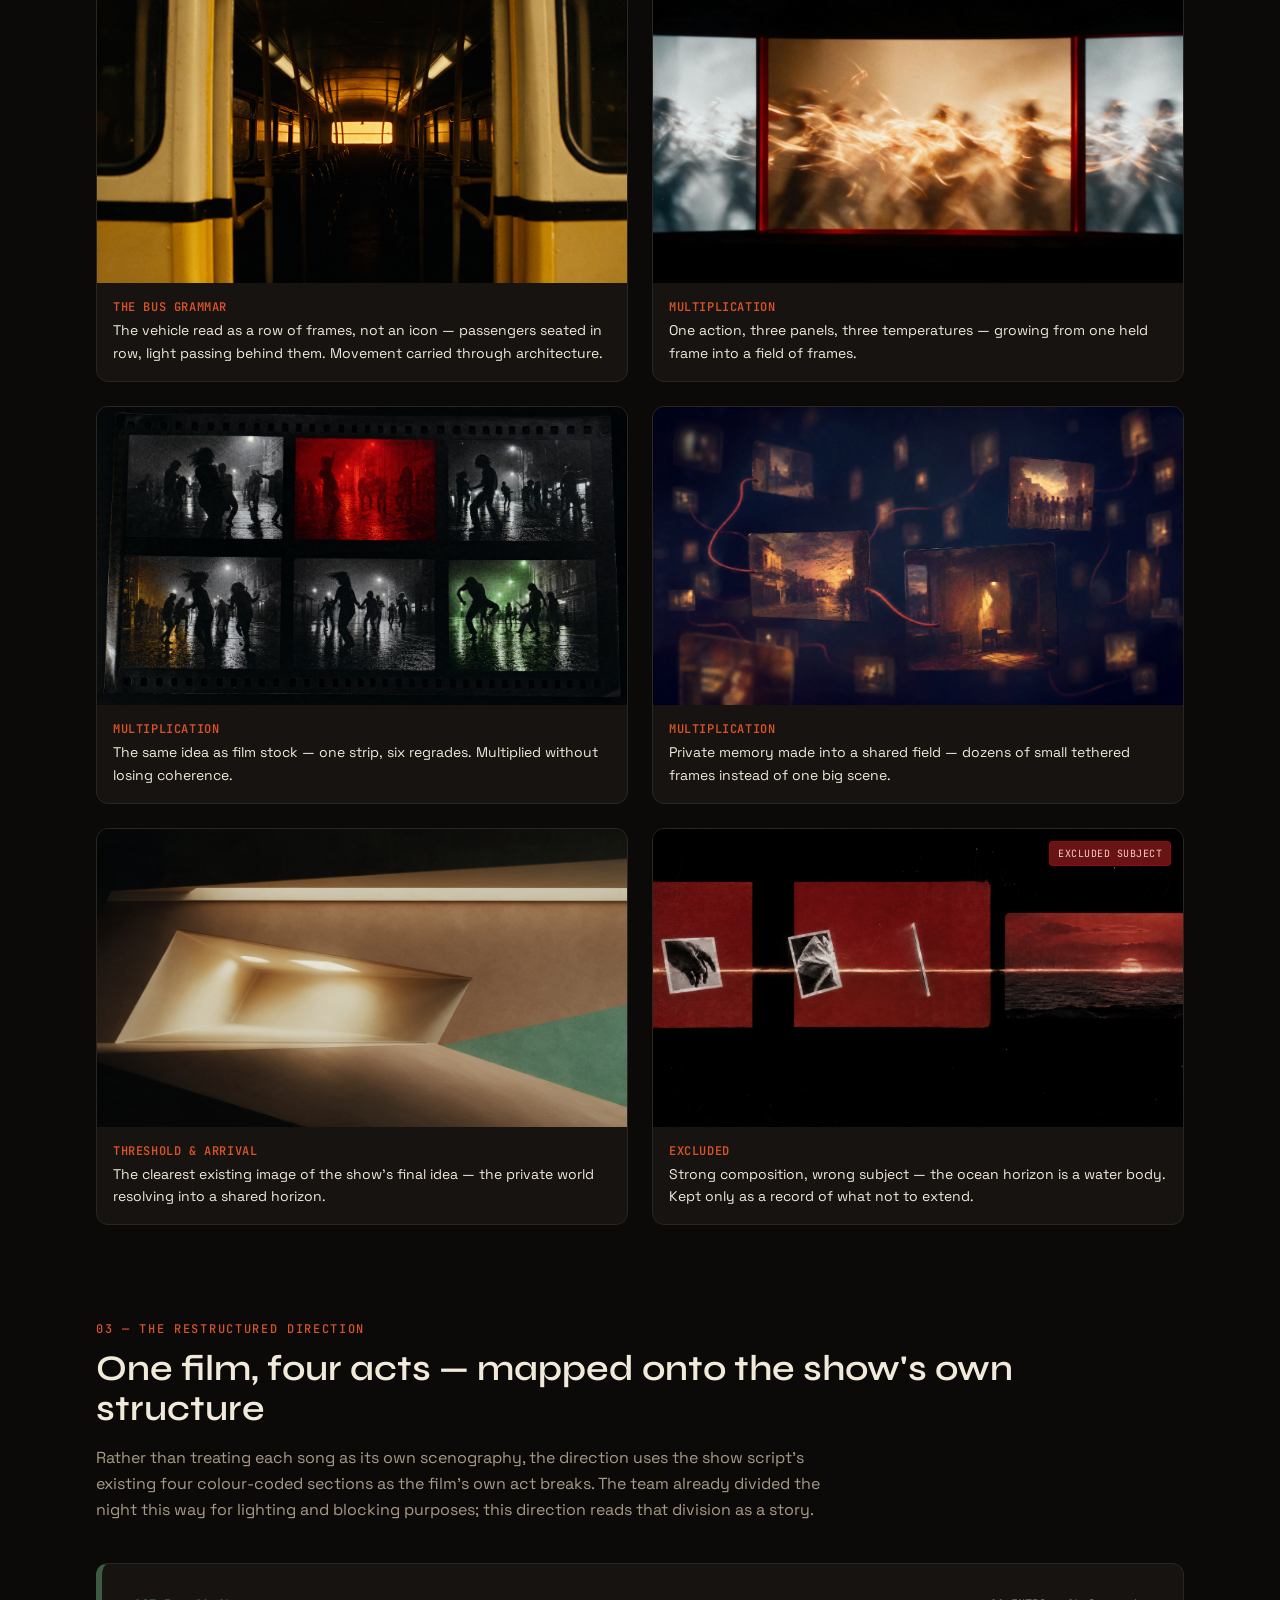
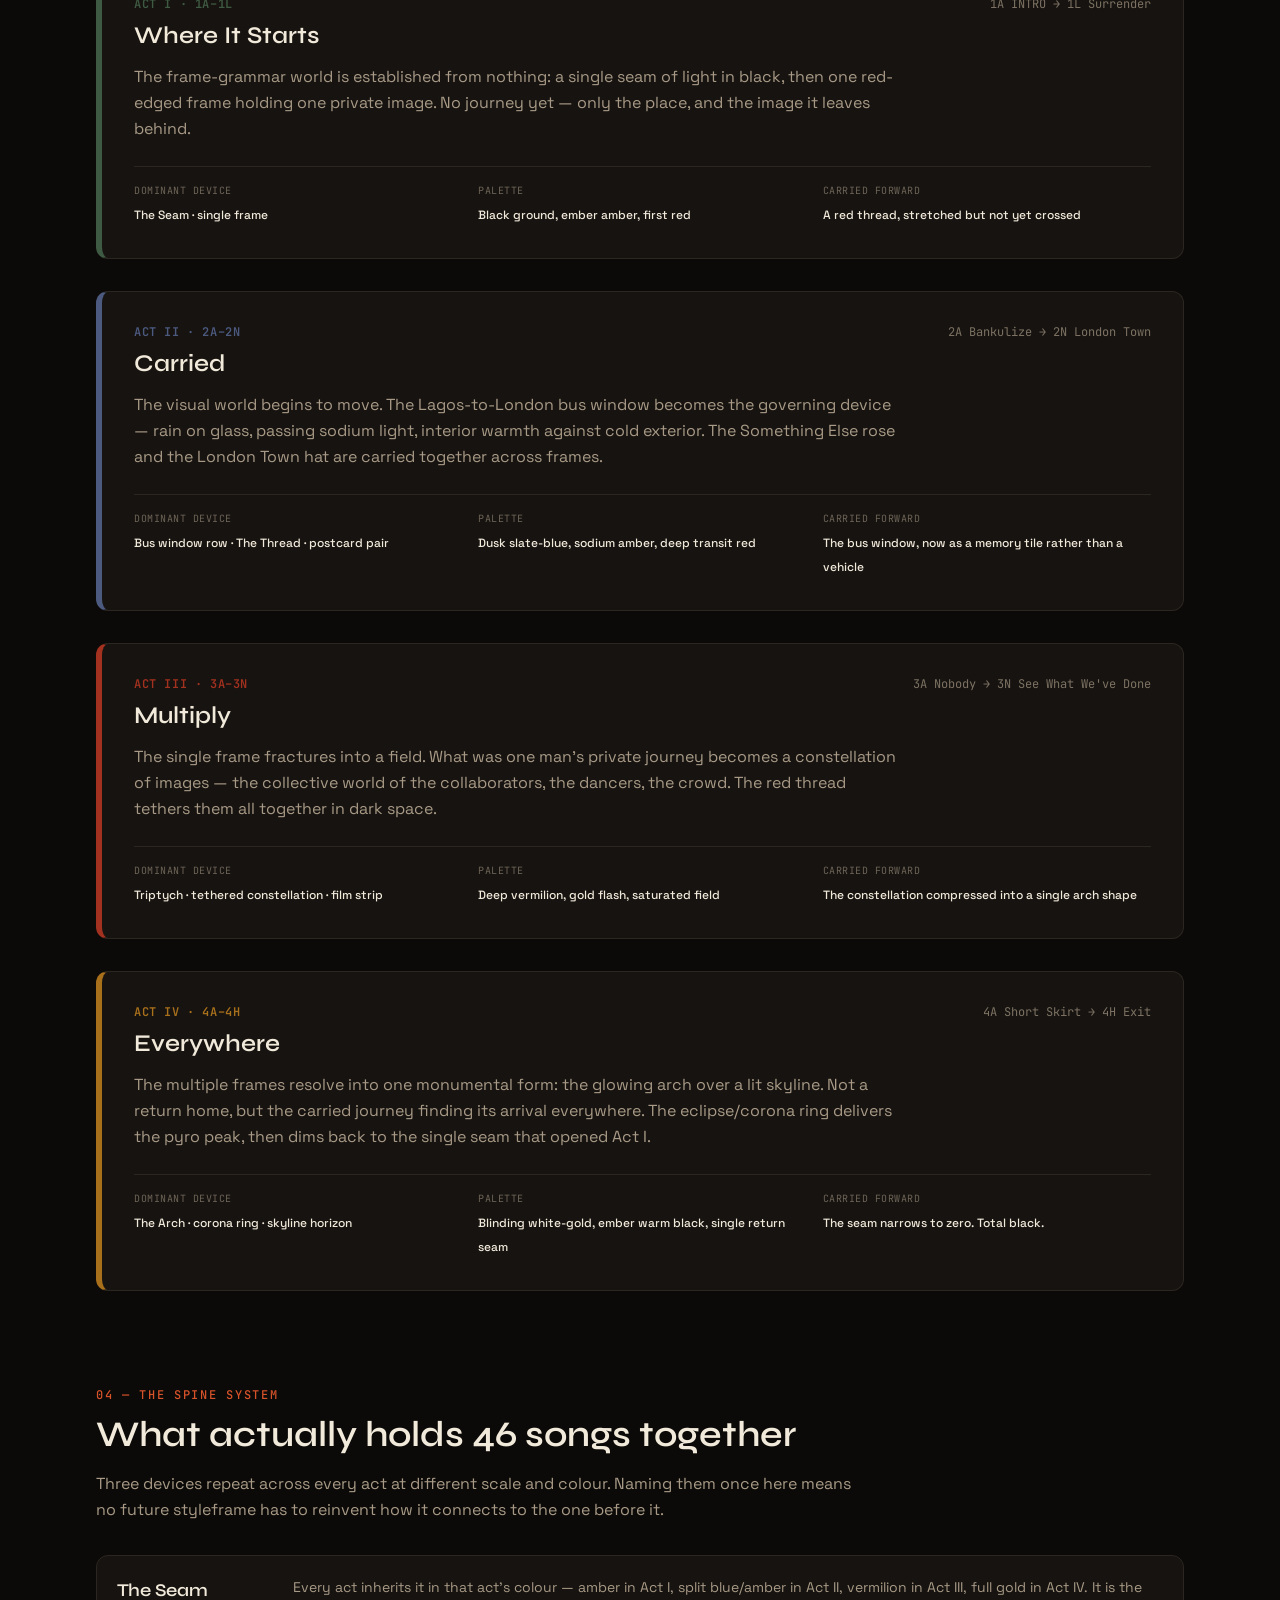
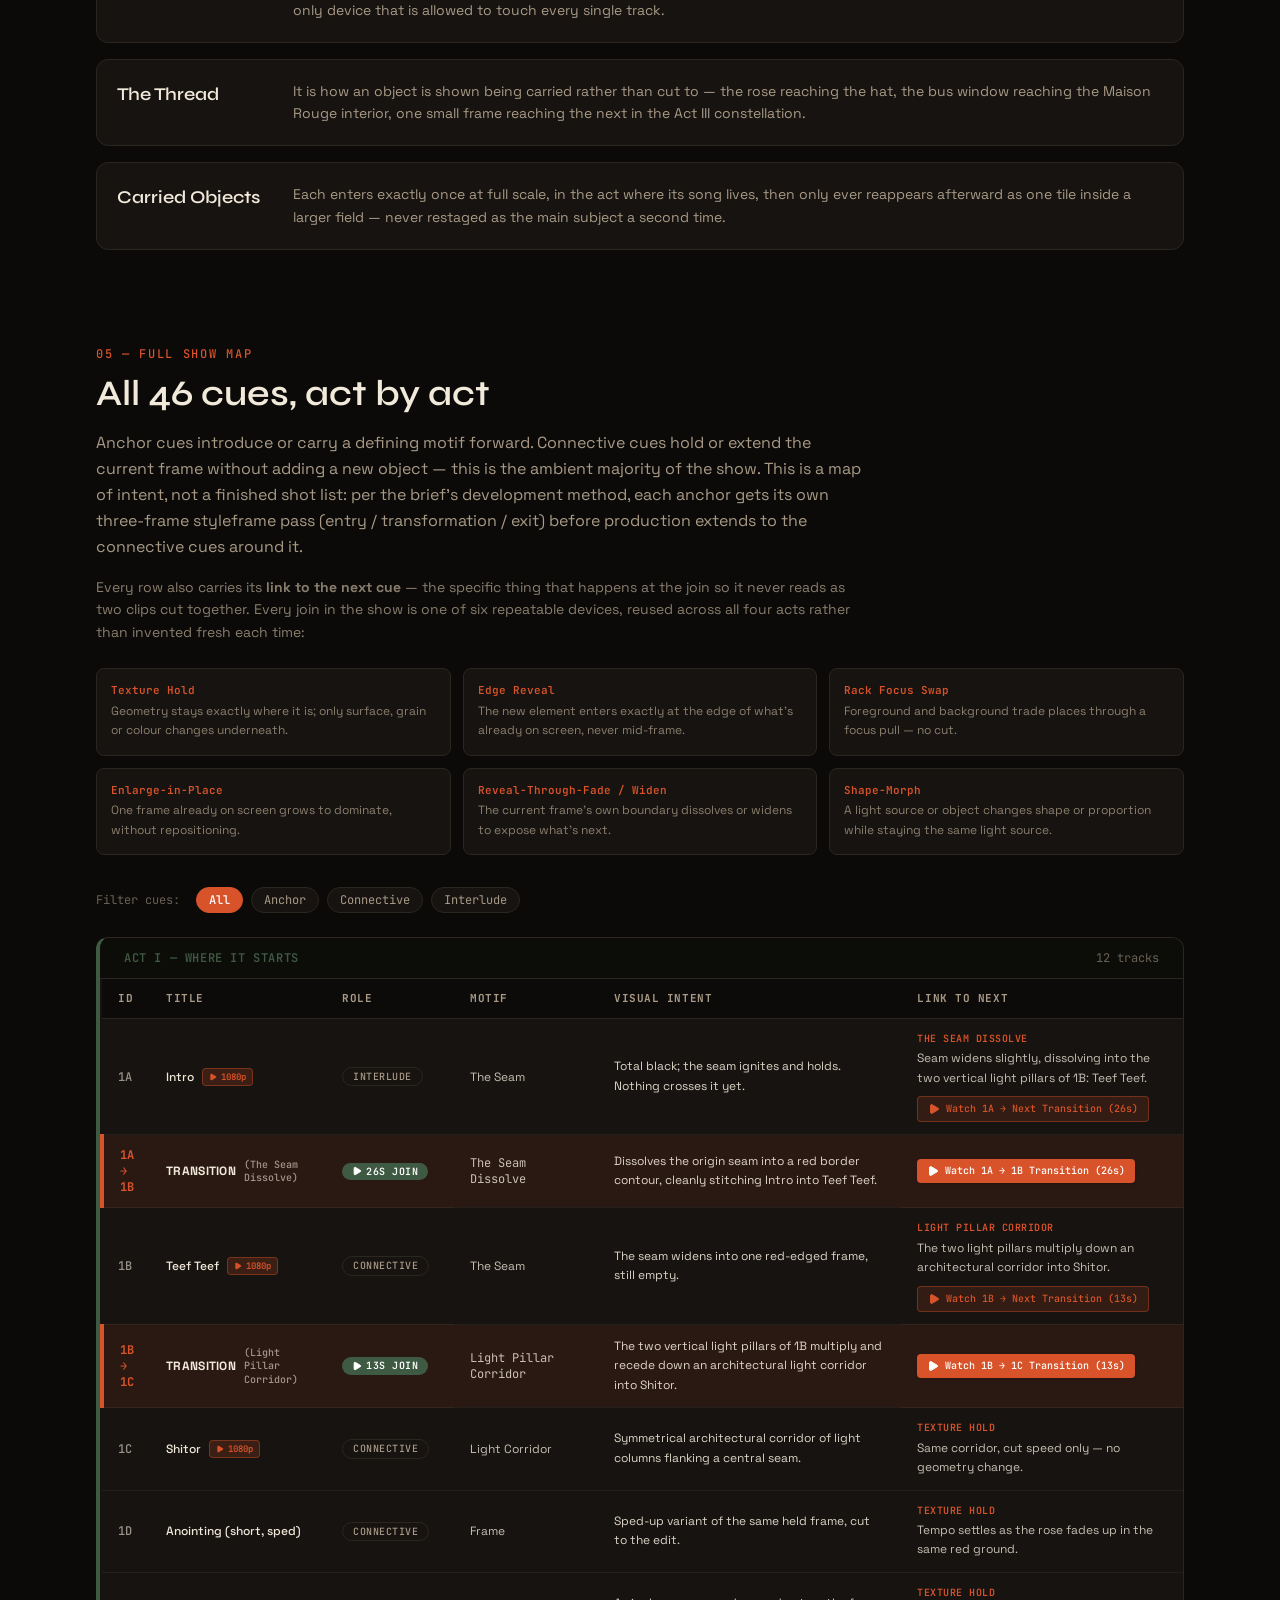
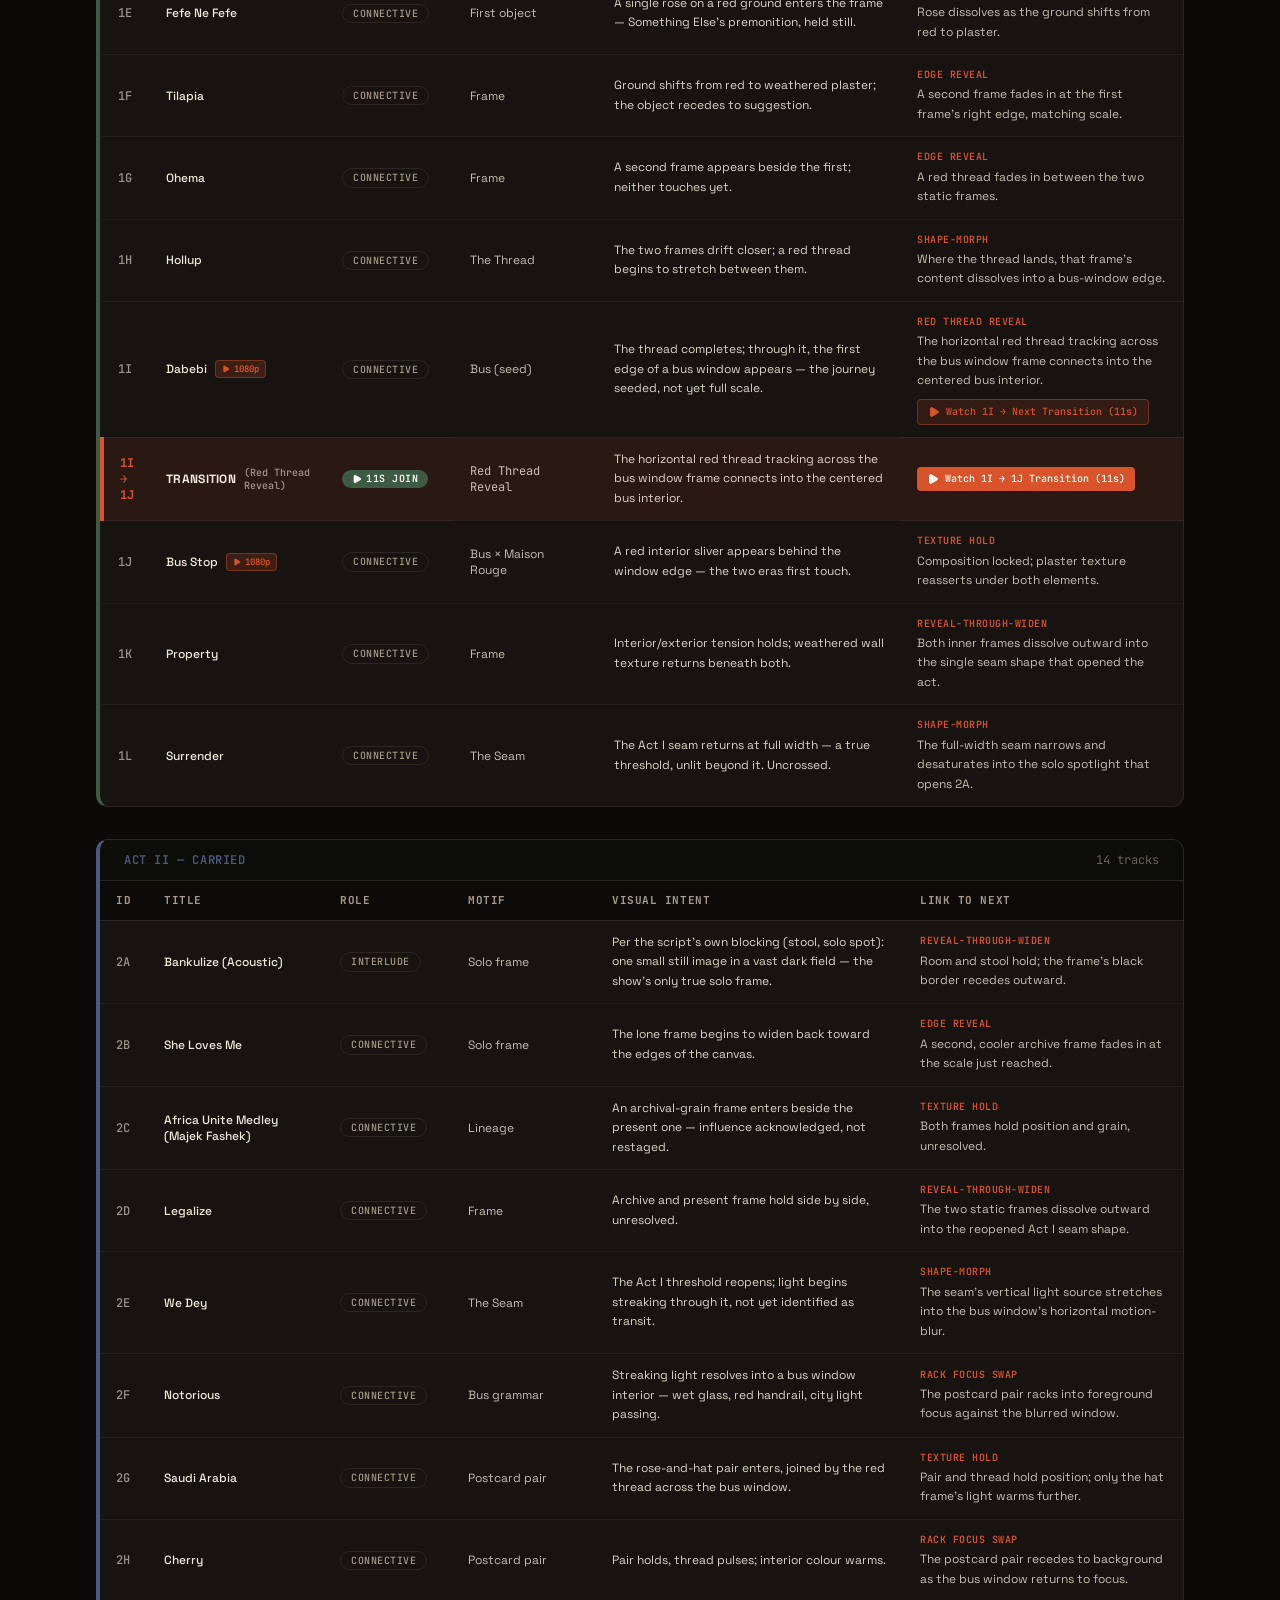
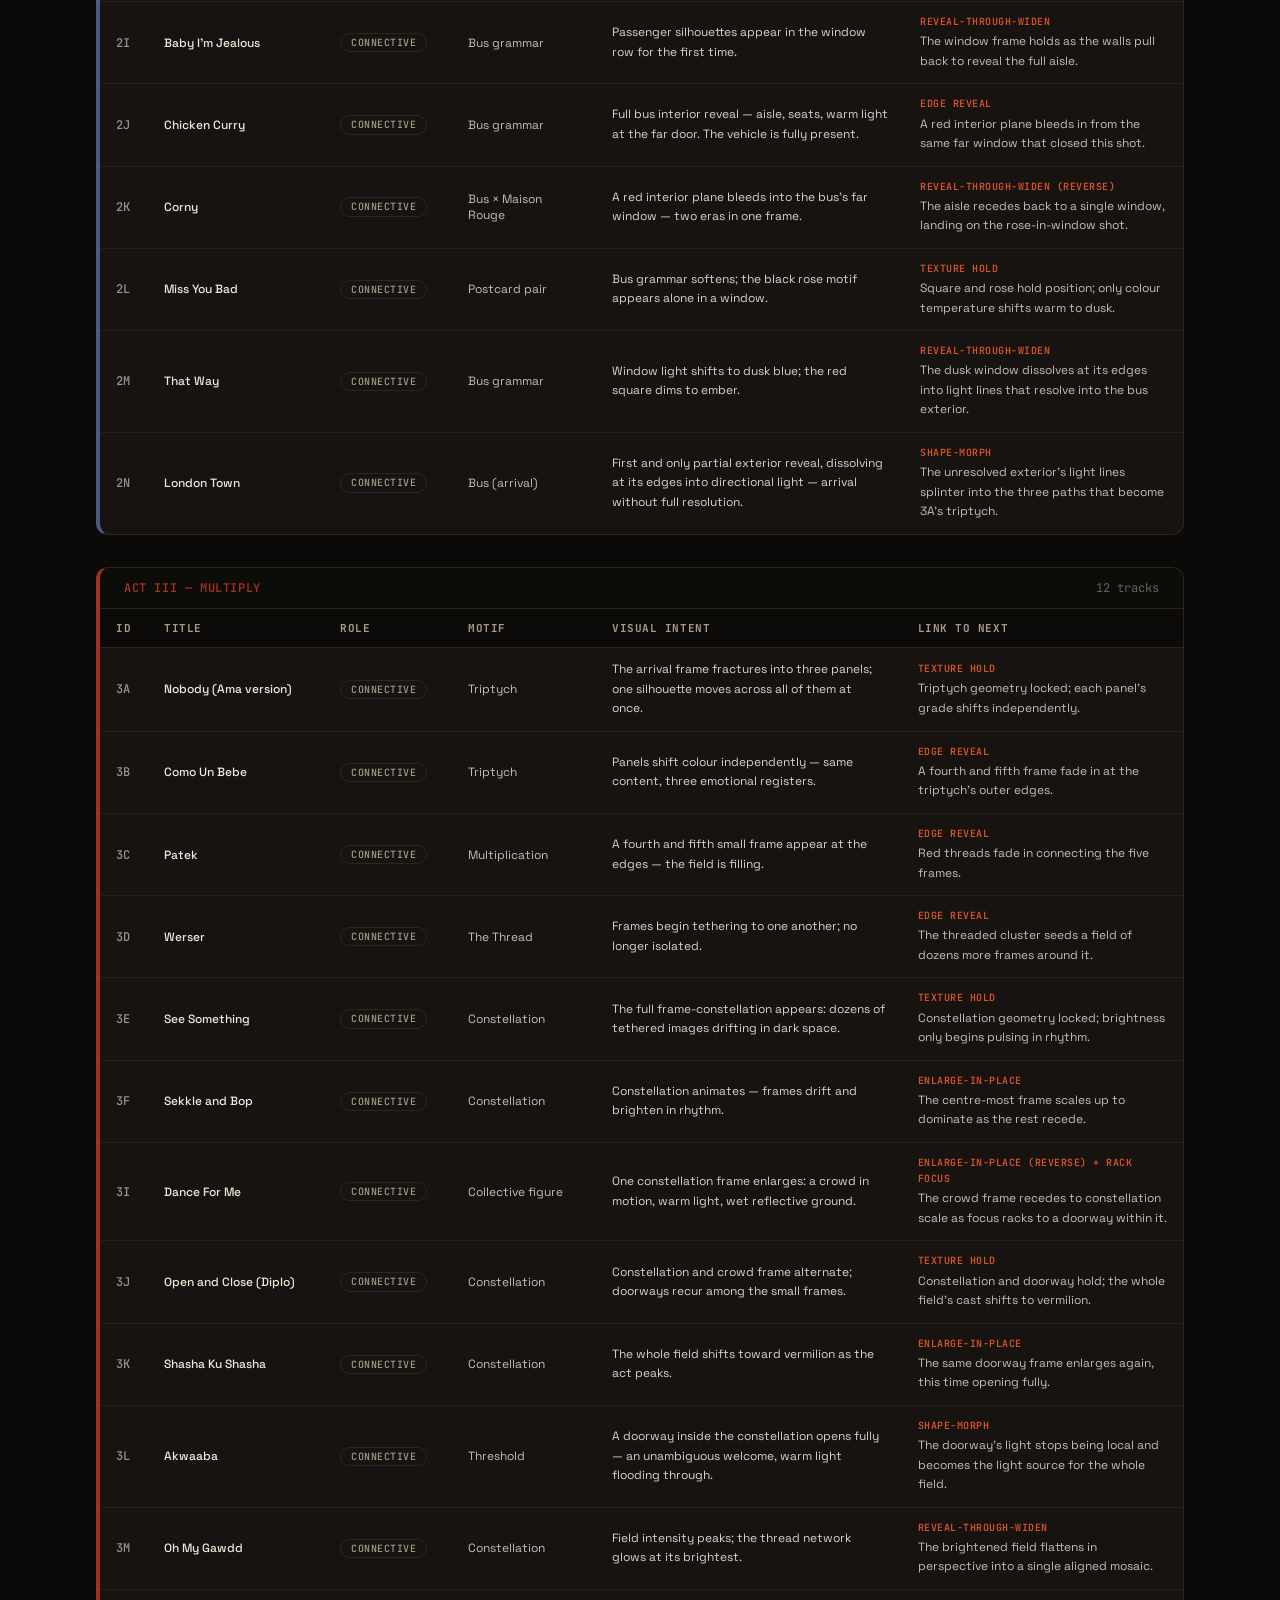
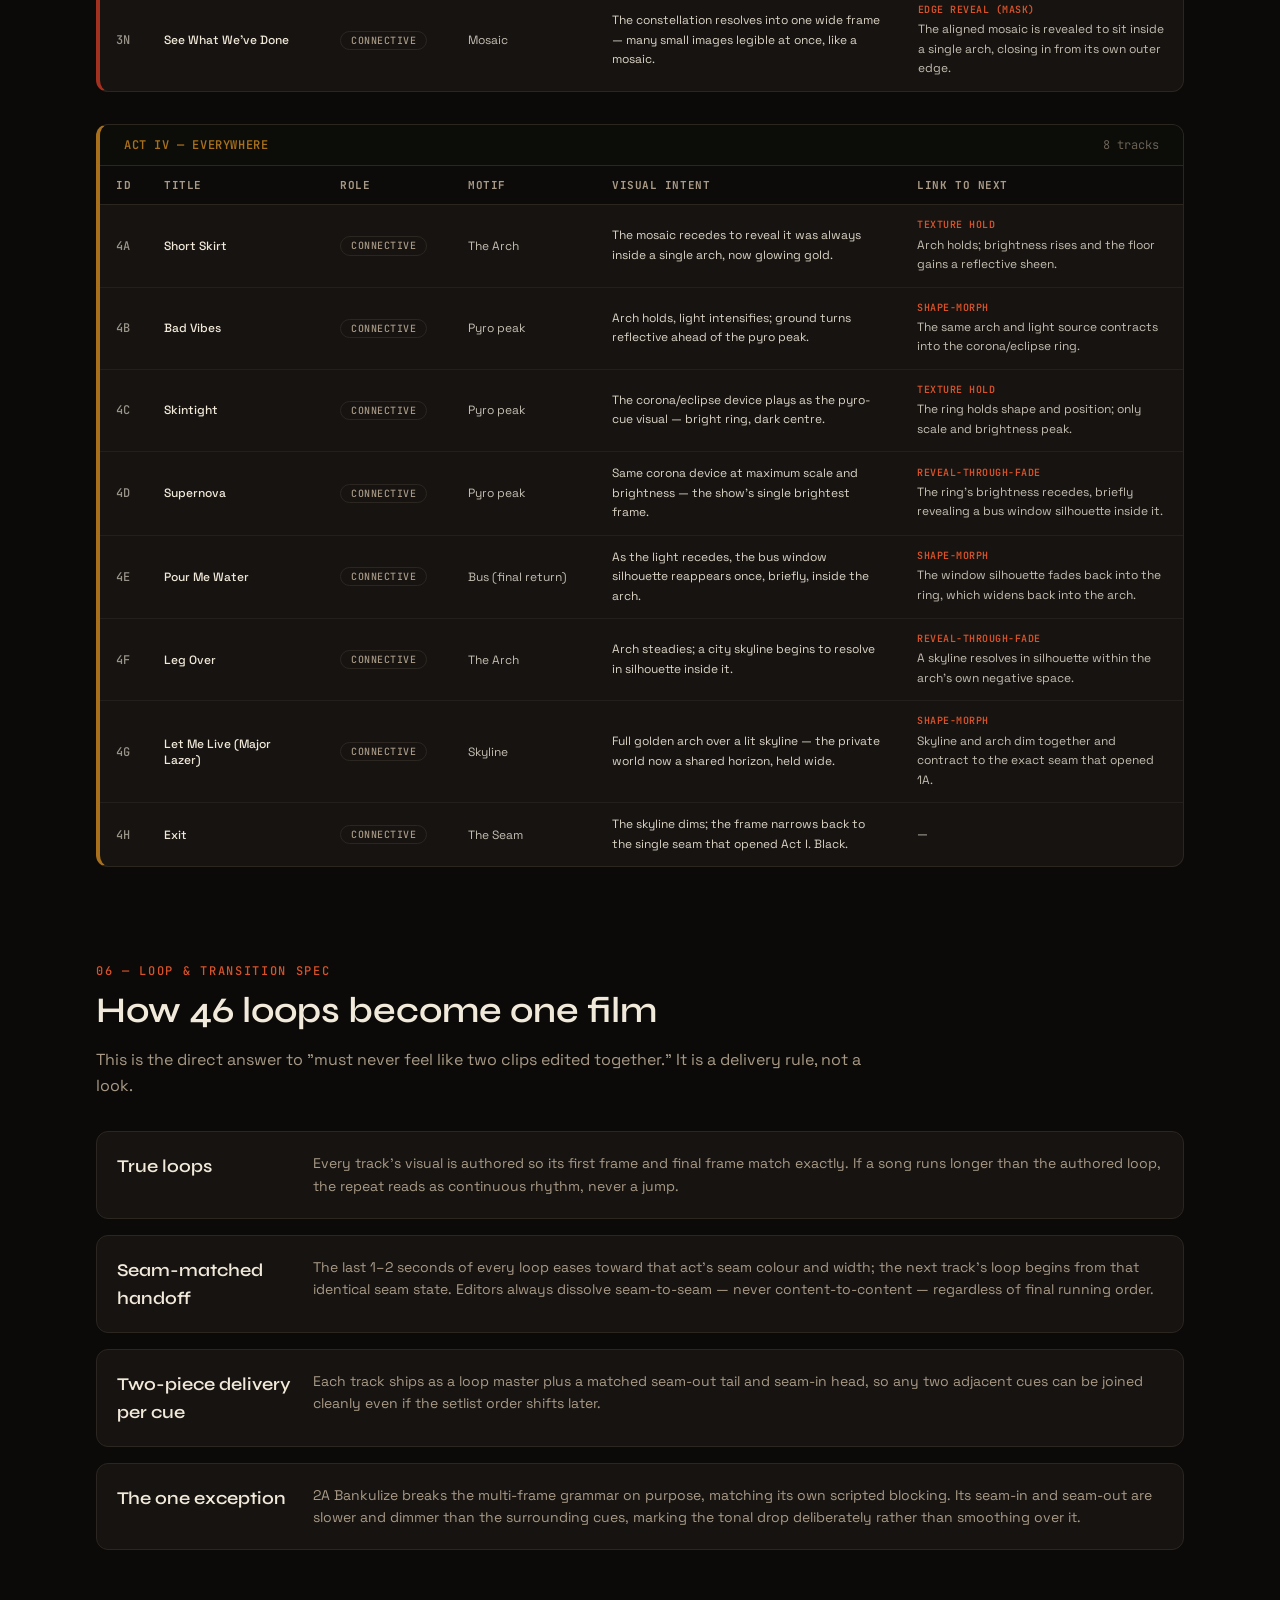
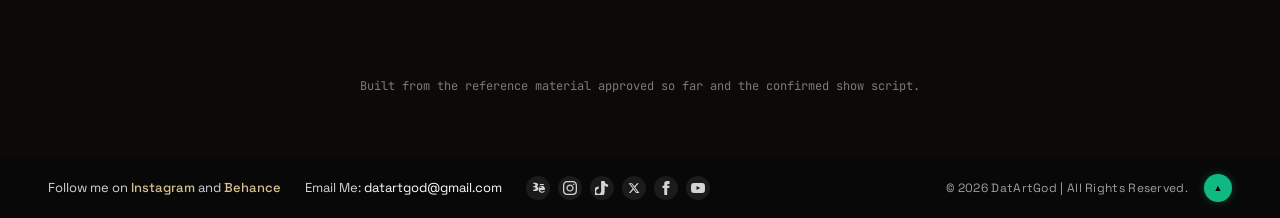
==== commit 85c3e0fa: "Add Cues 1I, 1J video loops and 1I to 1J transition" ====
--- a/index.html
+++ b/index.html
@@ -21,7 +21,7 @@
     <link rel="preconnect" href="https://fonts.googleapis.com">
     <link rel="preconnect" href="https://fonts.gstatic.com" crossorigin>
     <link href="https://fonts.googleapis.com/css2?family=JetBrains+Mono:wght@300;400;500&family=Space+Grotesk:wght@300;400;500;600;700&family=Syne:wght@400;500;600;700;800&display=swap" rel="stylesheet">
-    <script type="module" crossorigin src="./assets/index-BU4szYRJ.js"></script>
+    <script type="module" crossorigin src="./assets/index-B1fLa2m8.js"></script>
     <link rel="stylesheet" crossorigin href="./assets/index-DZtf8D6R.css">
   </head>
   <body class="bg-[#080808] text-[#f8fafc] selection:bg-white selection:text-black antialiased overflow-x-hidden">
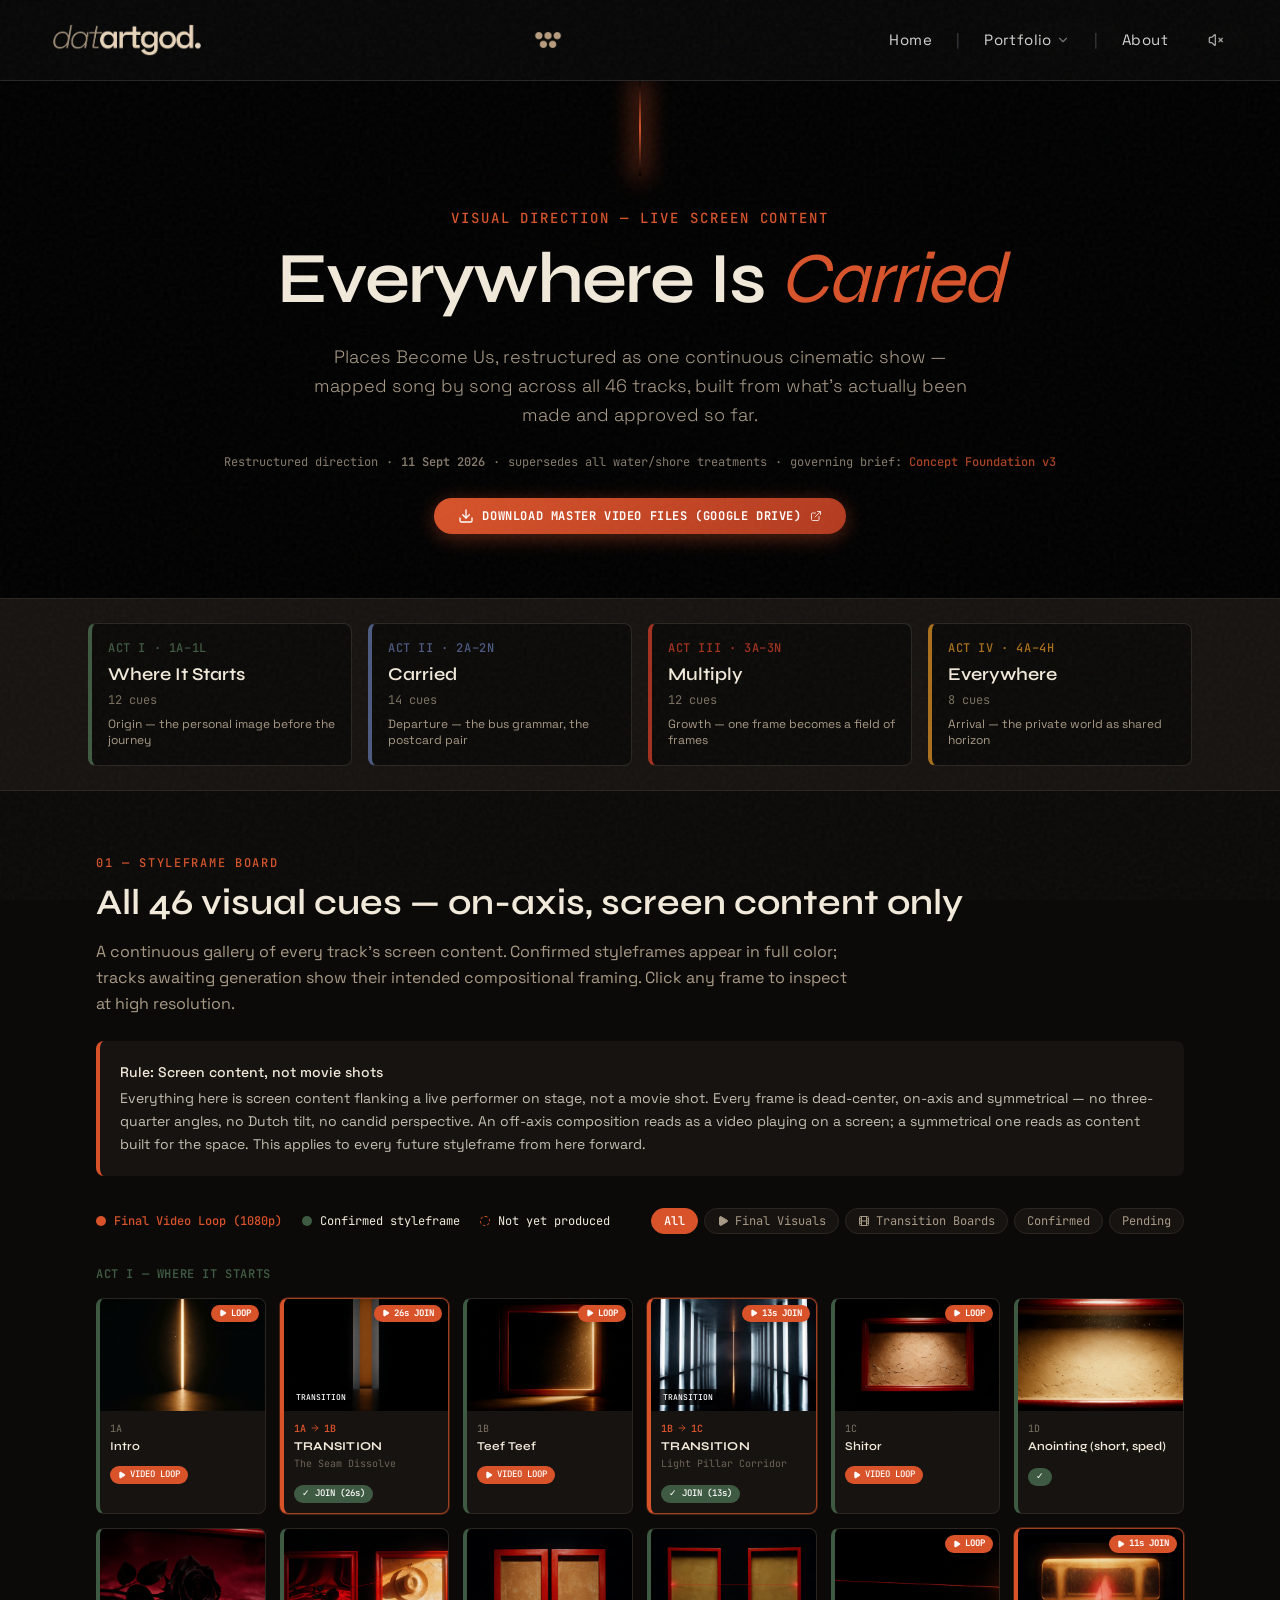
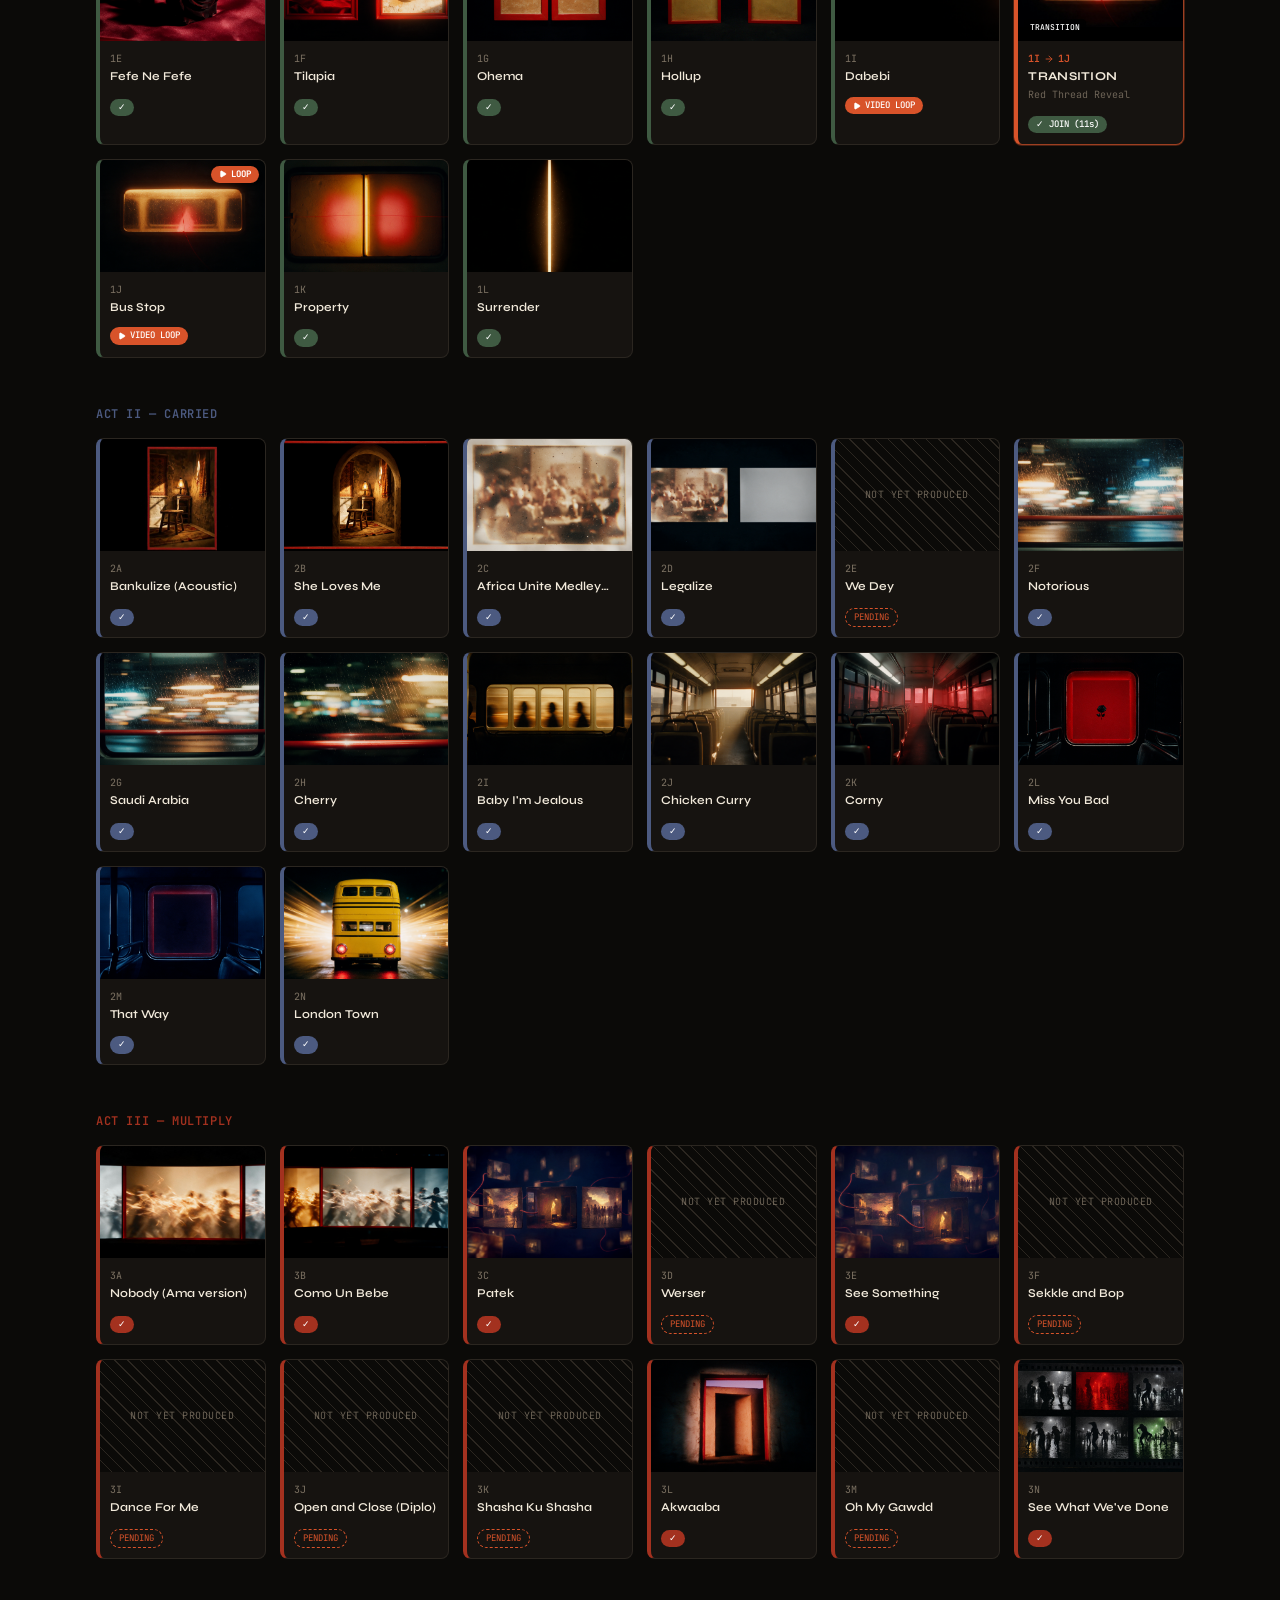
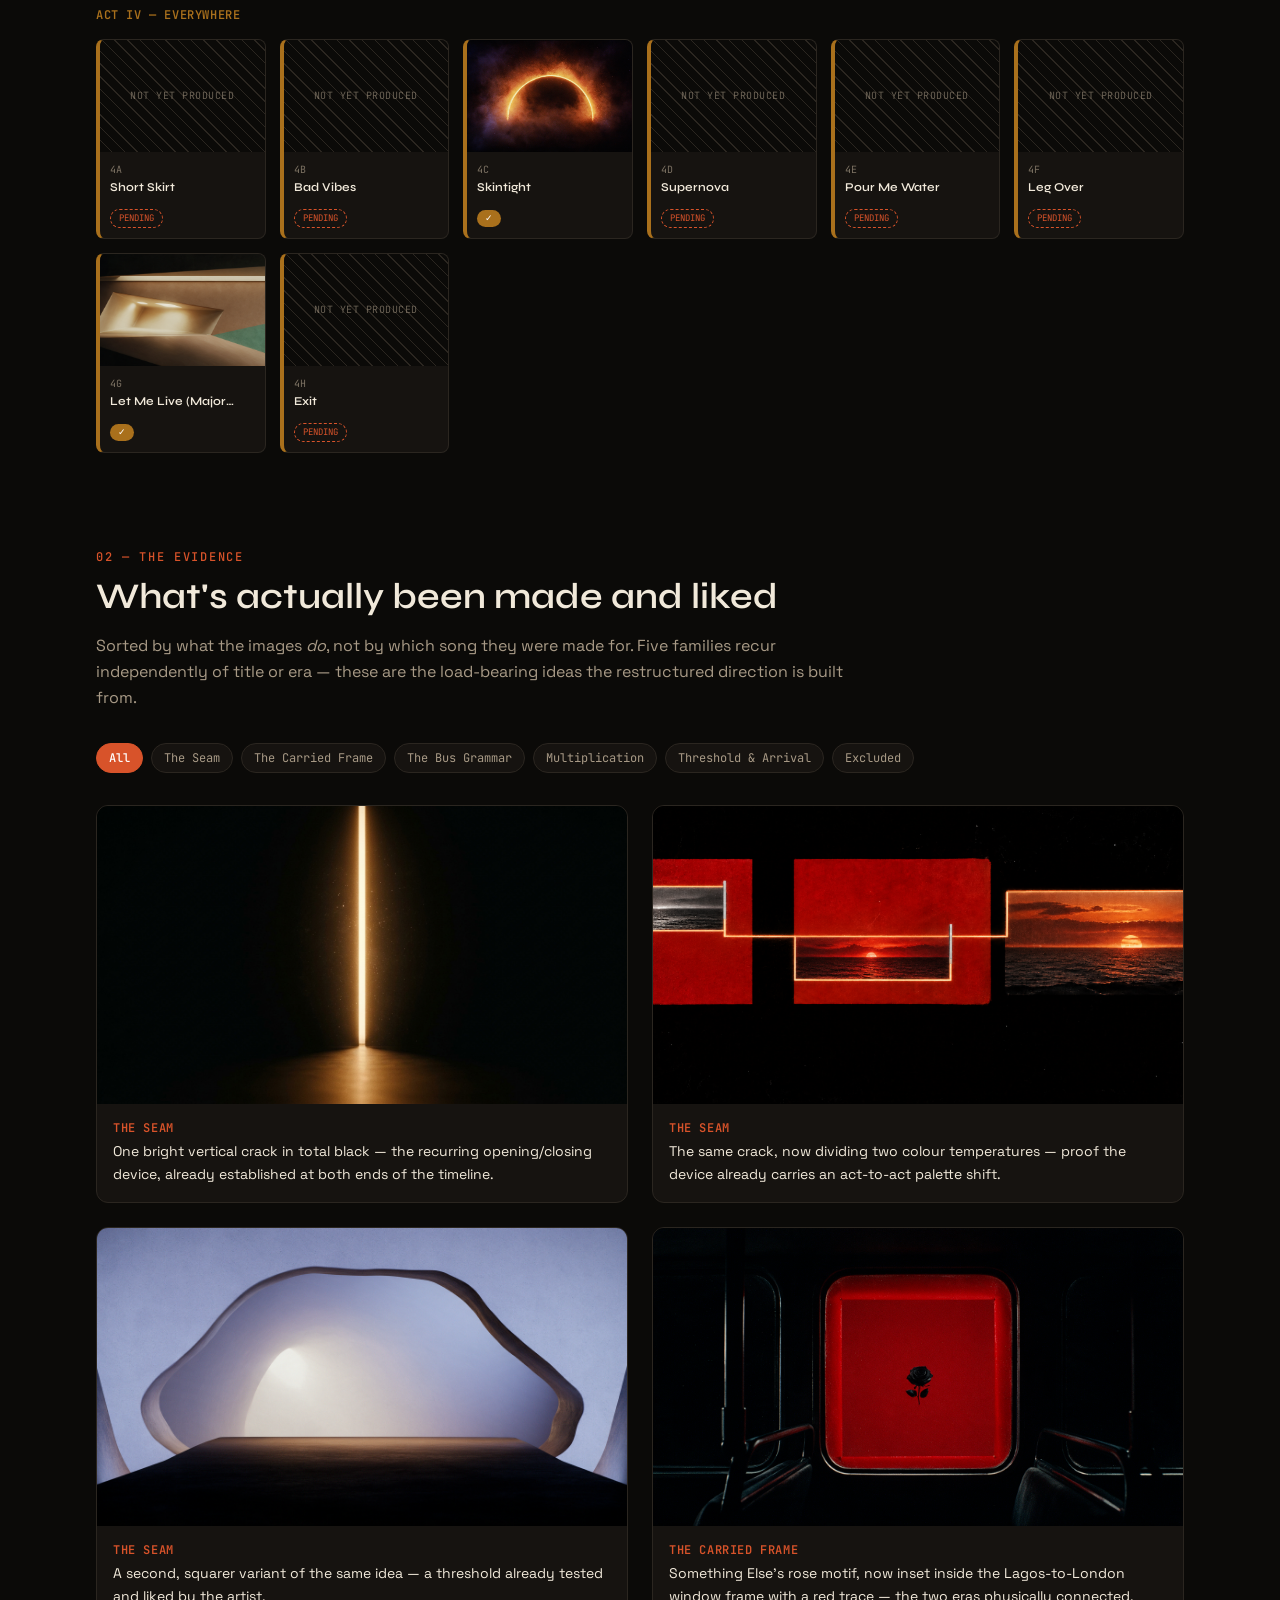
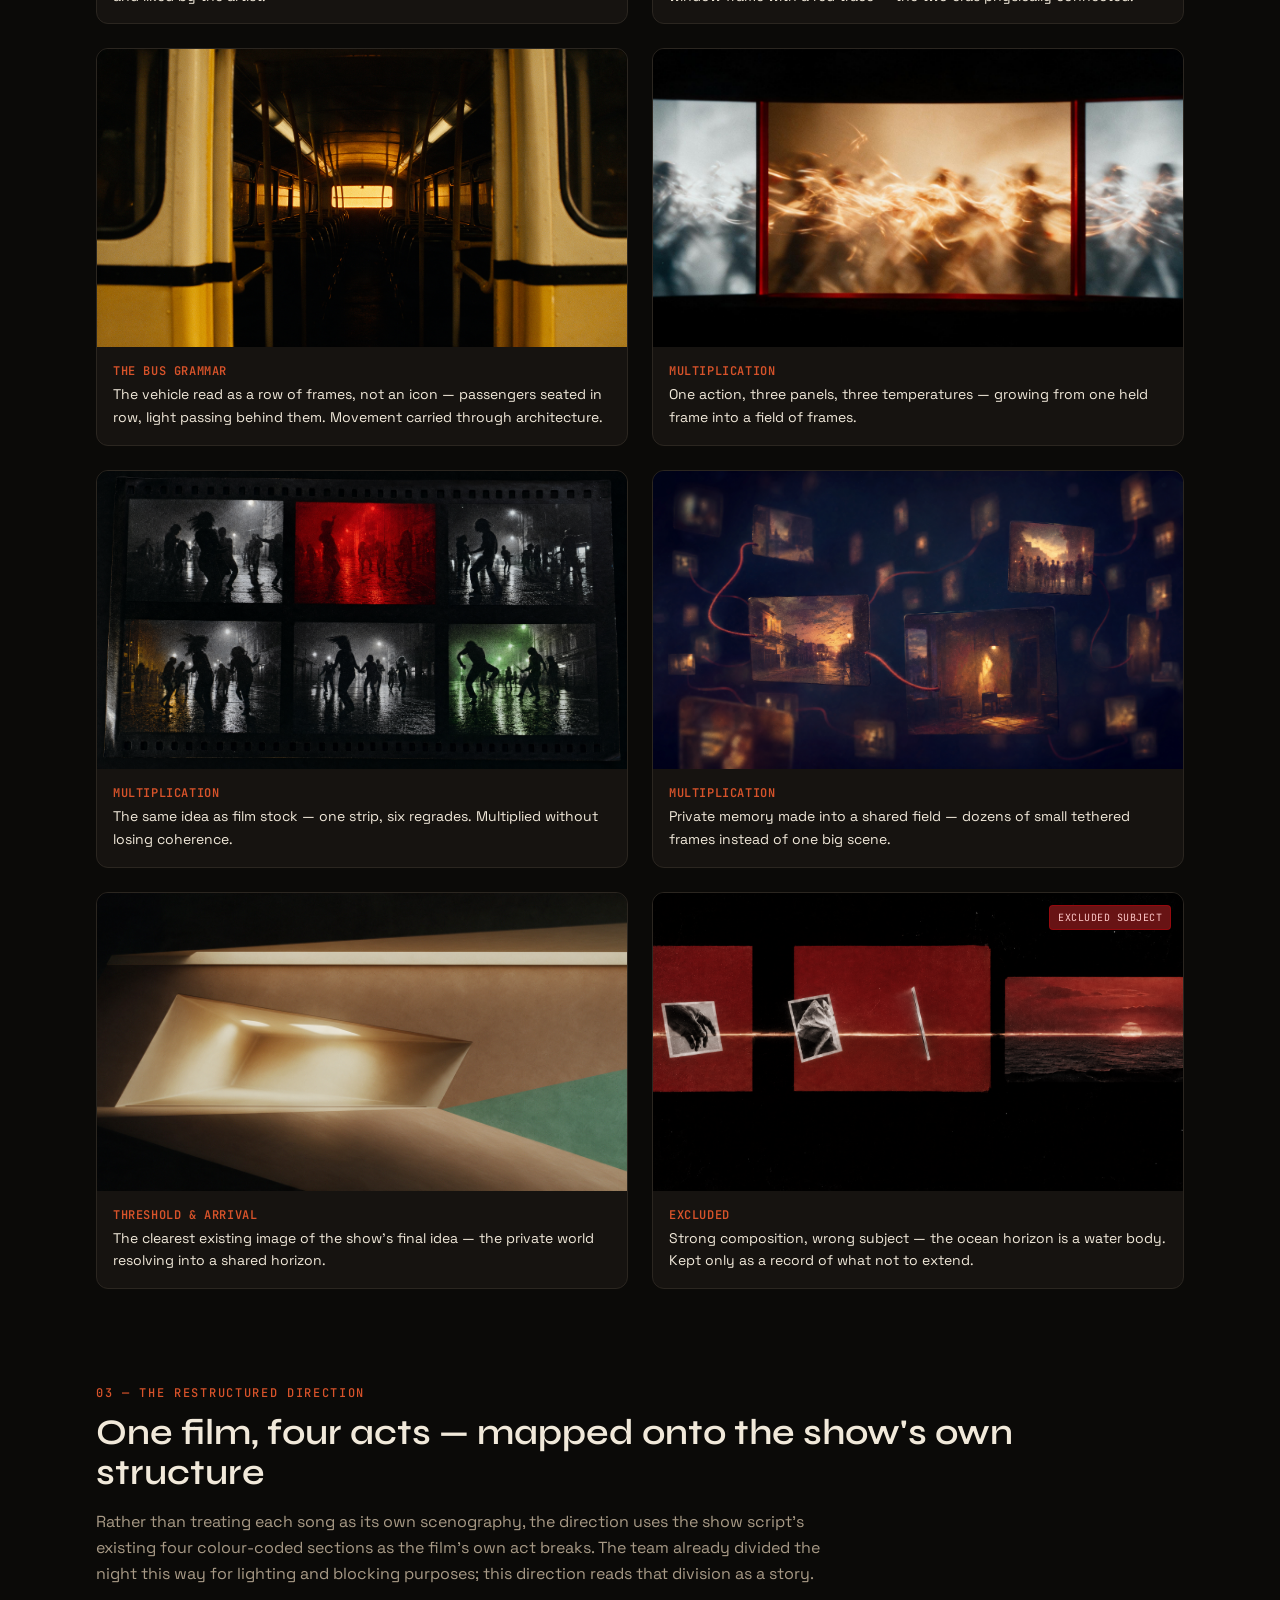
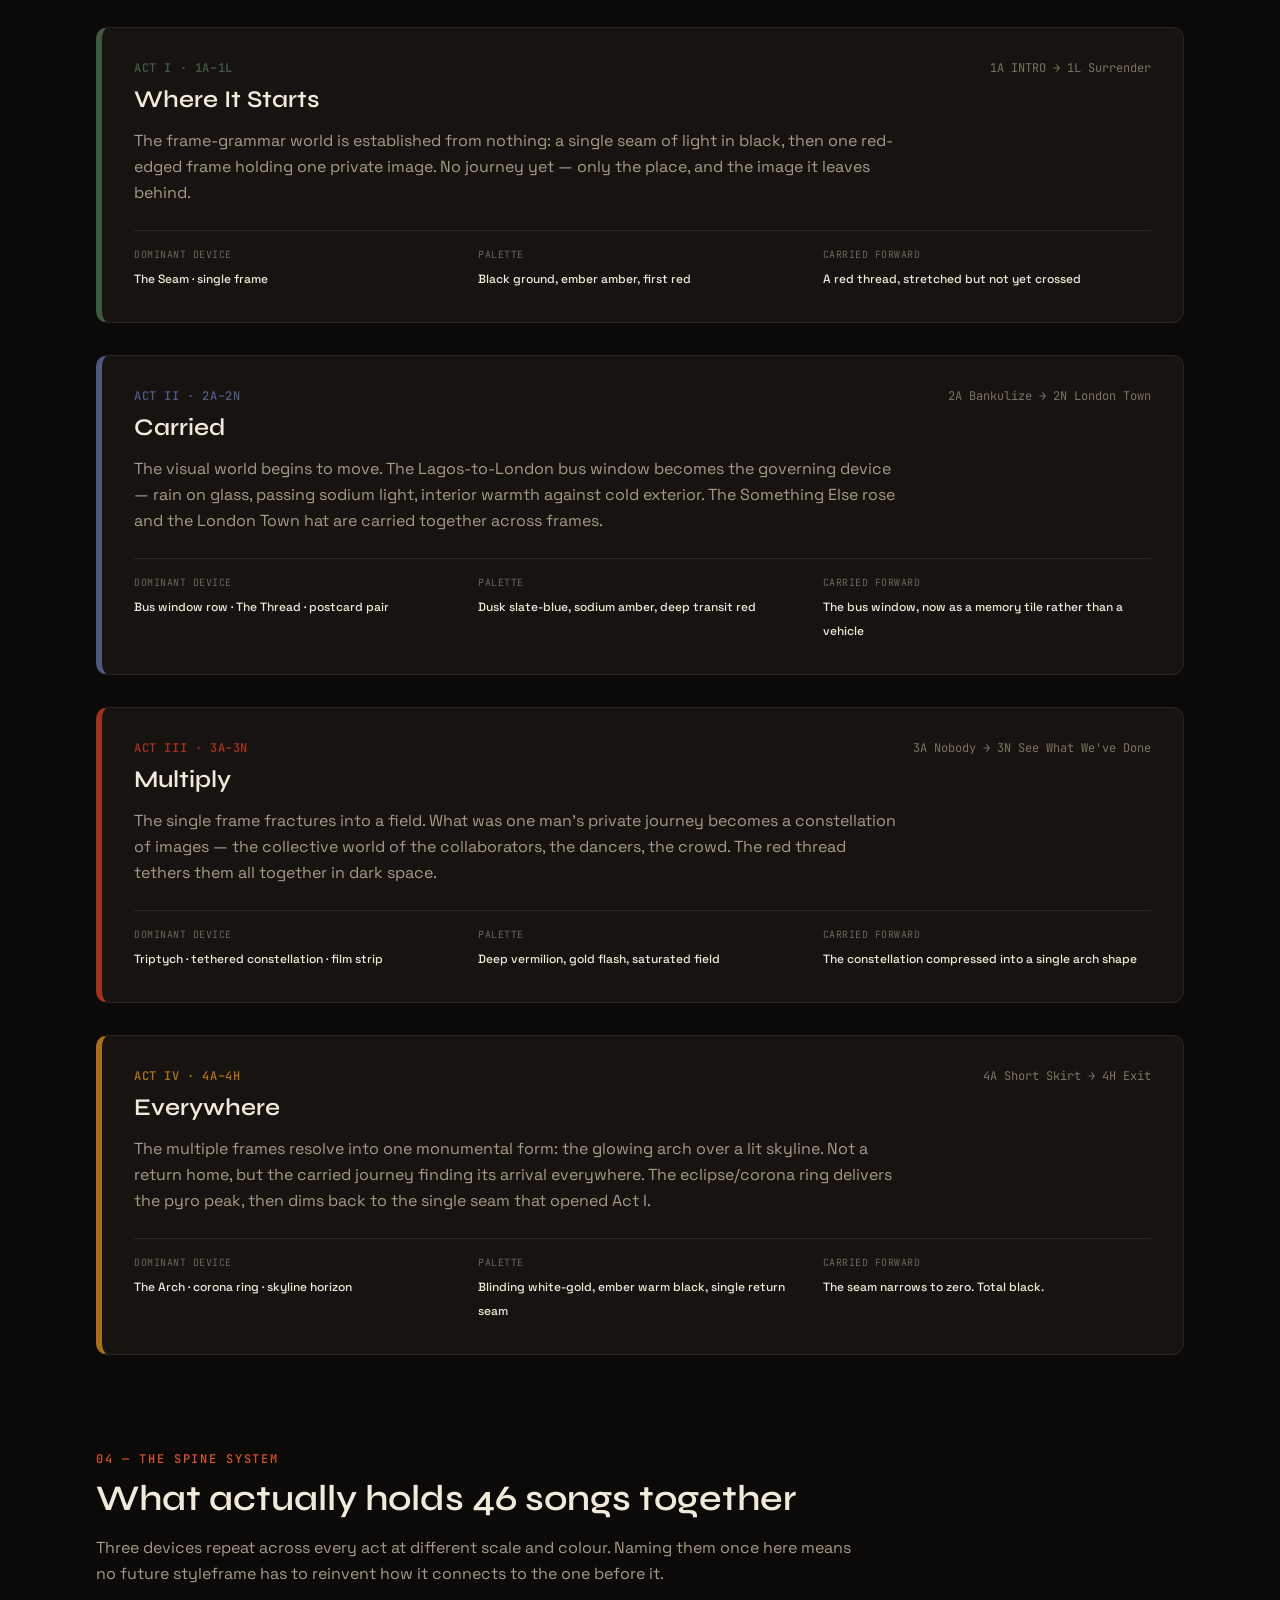
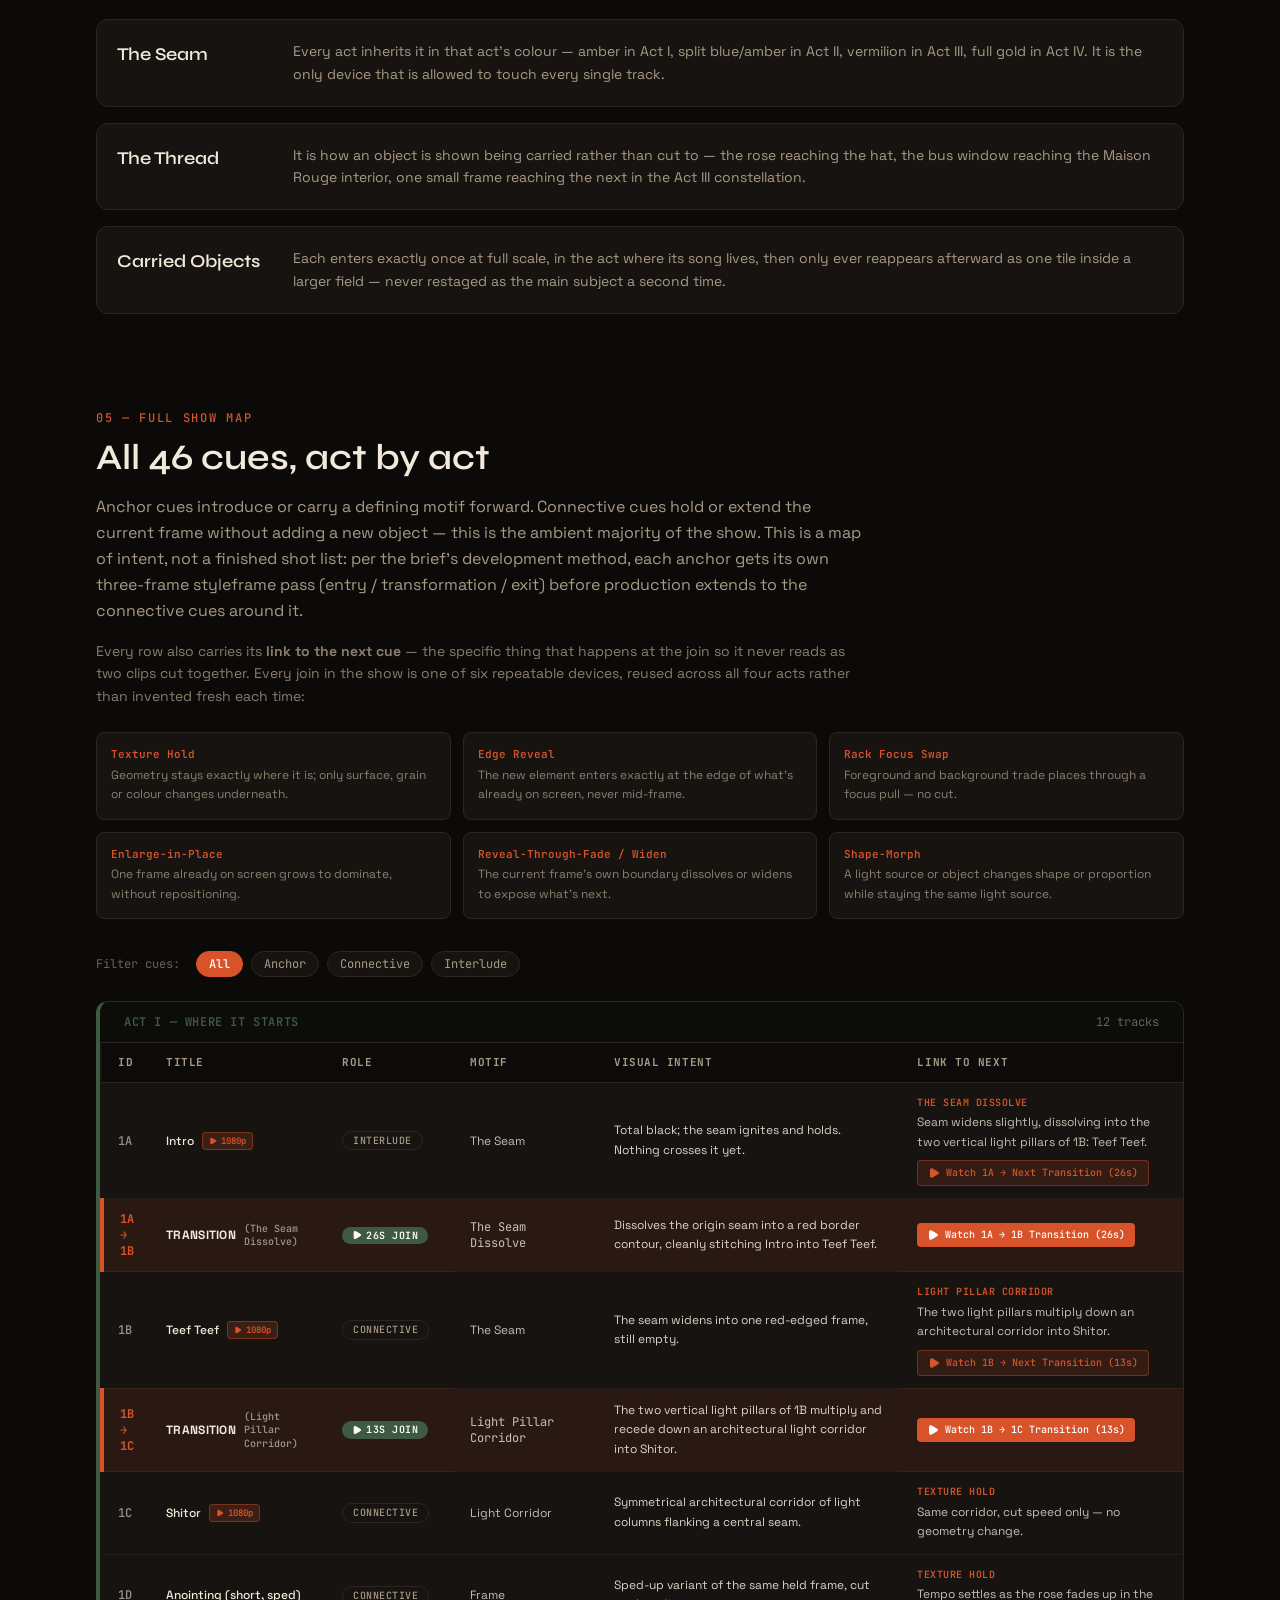
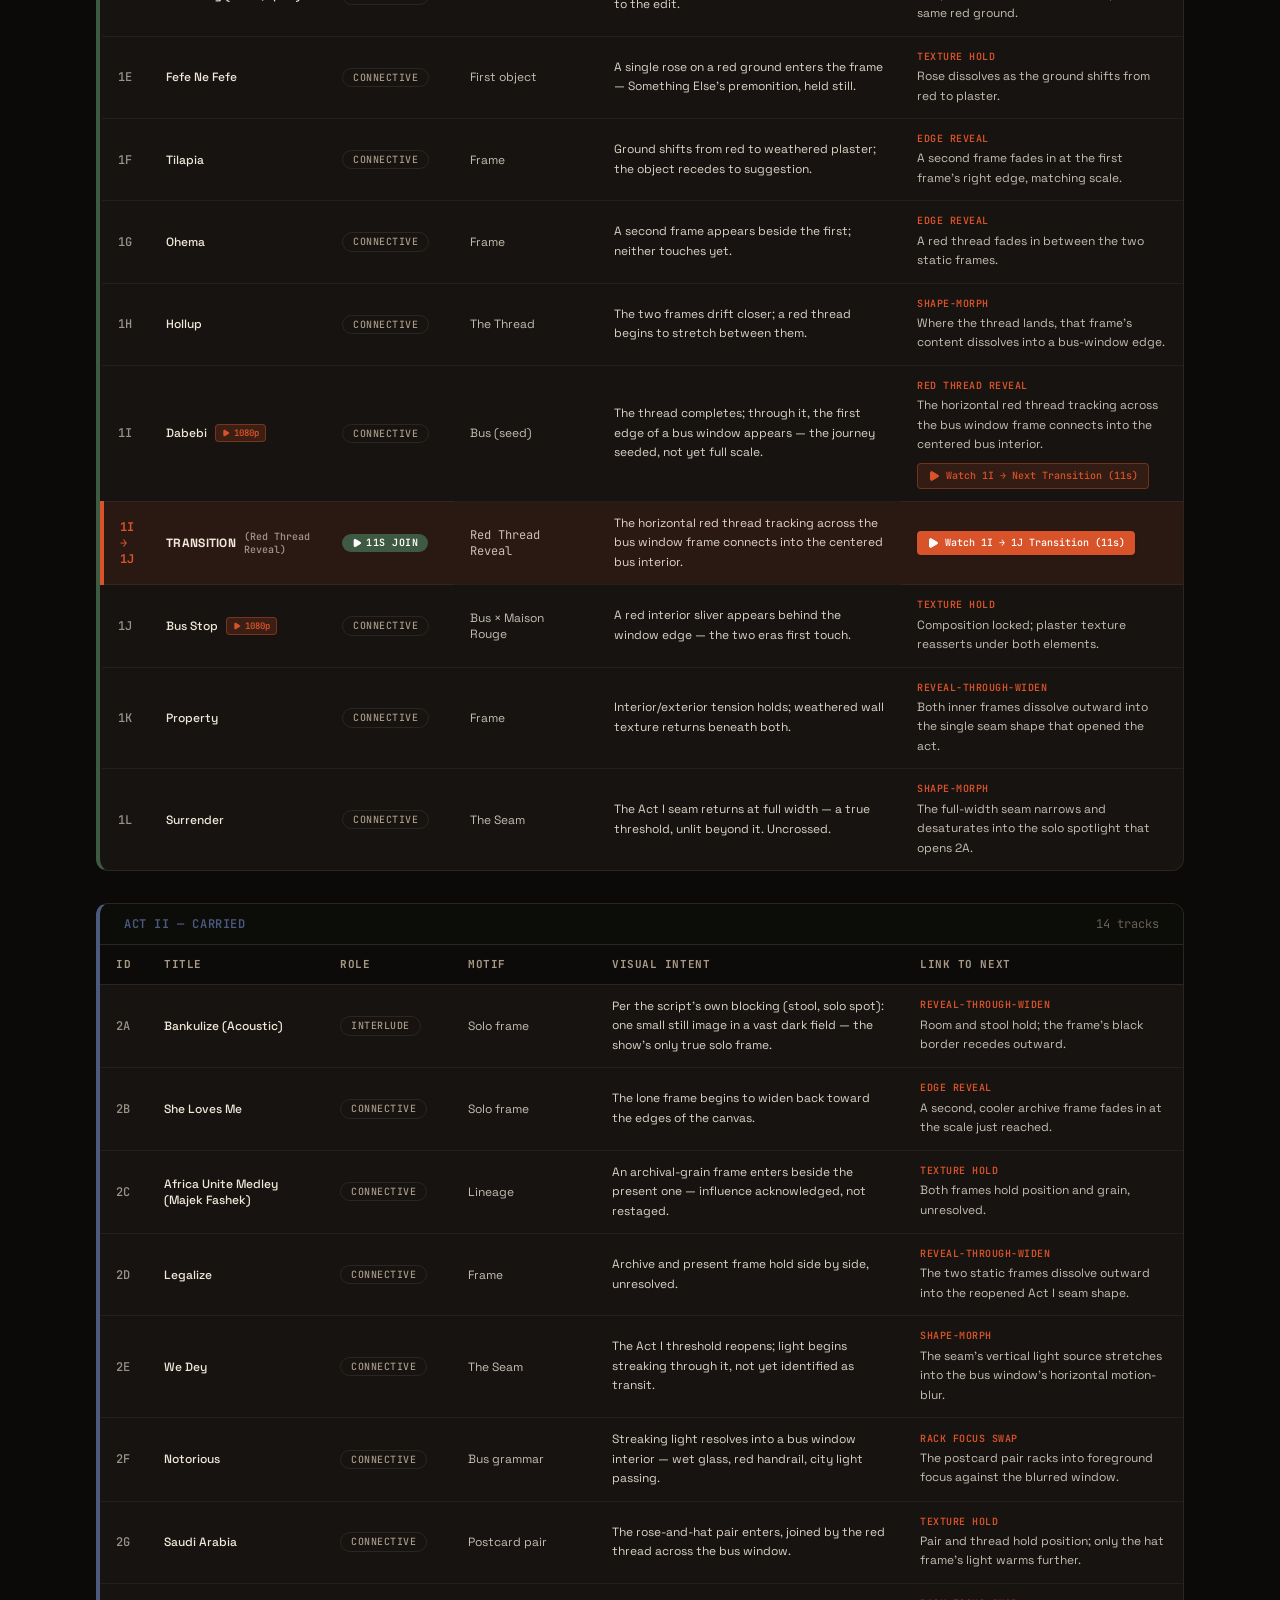
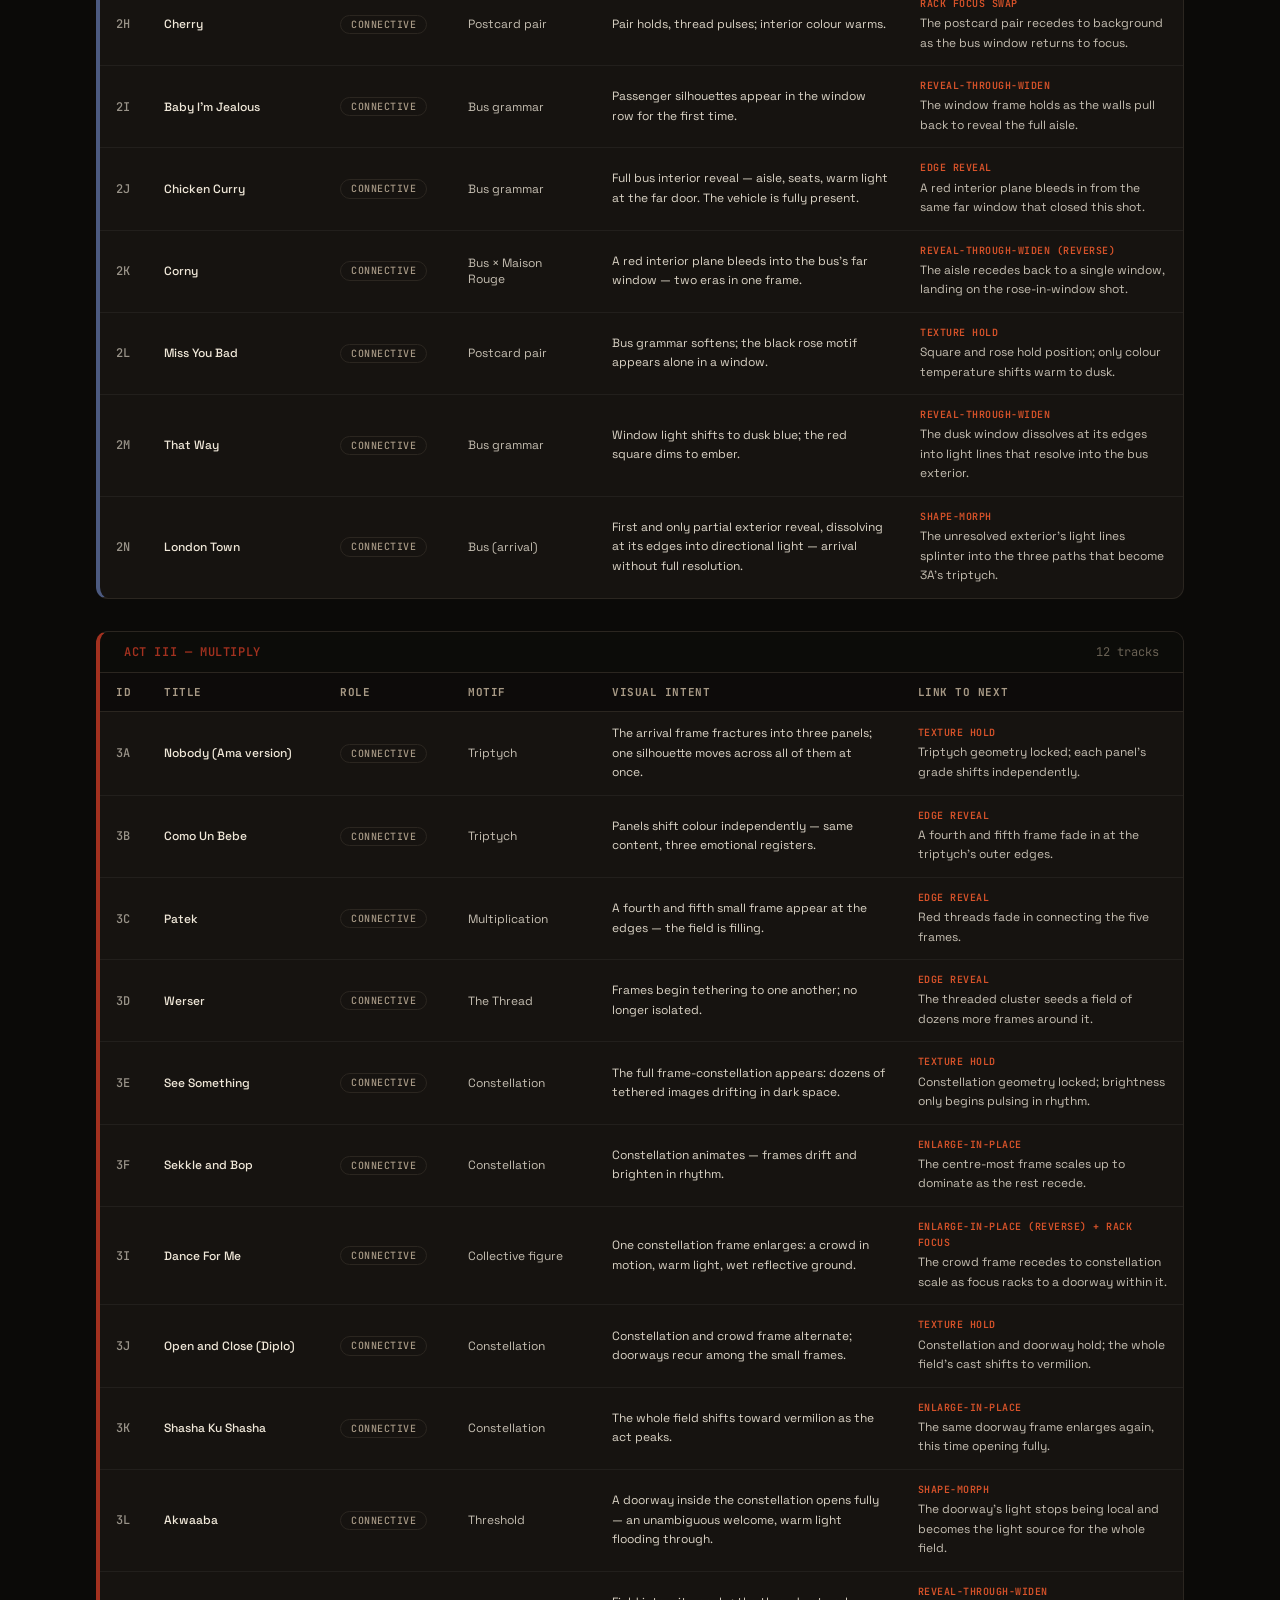
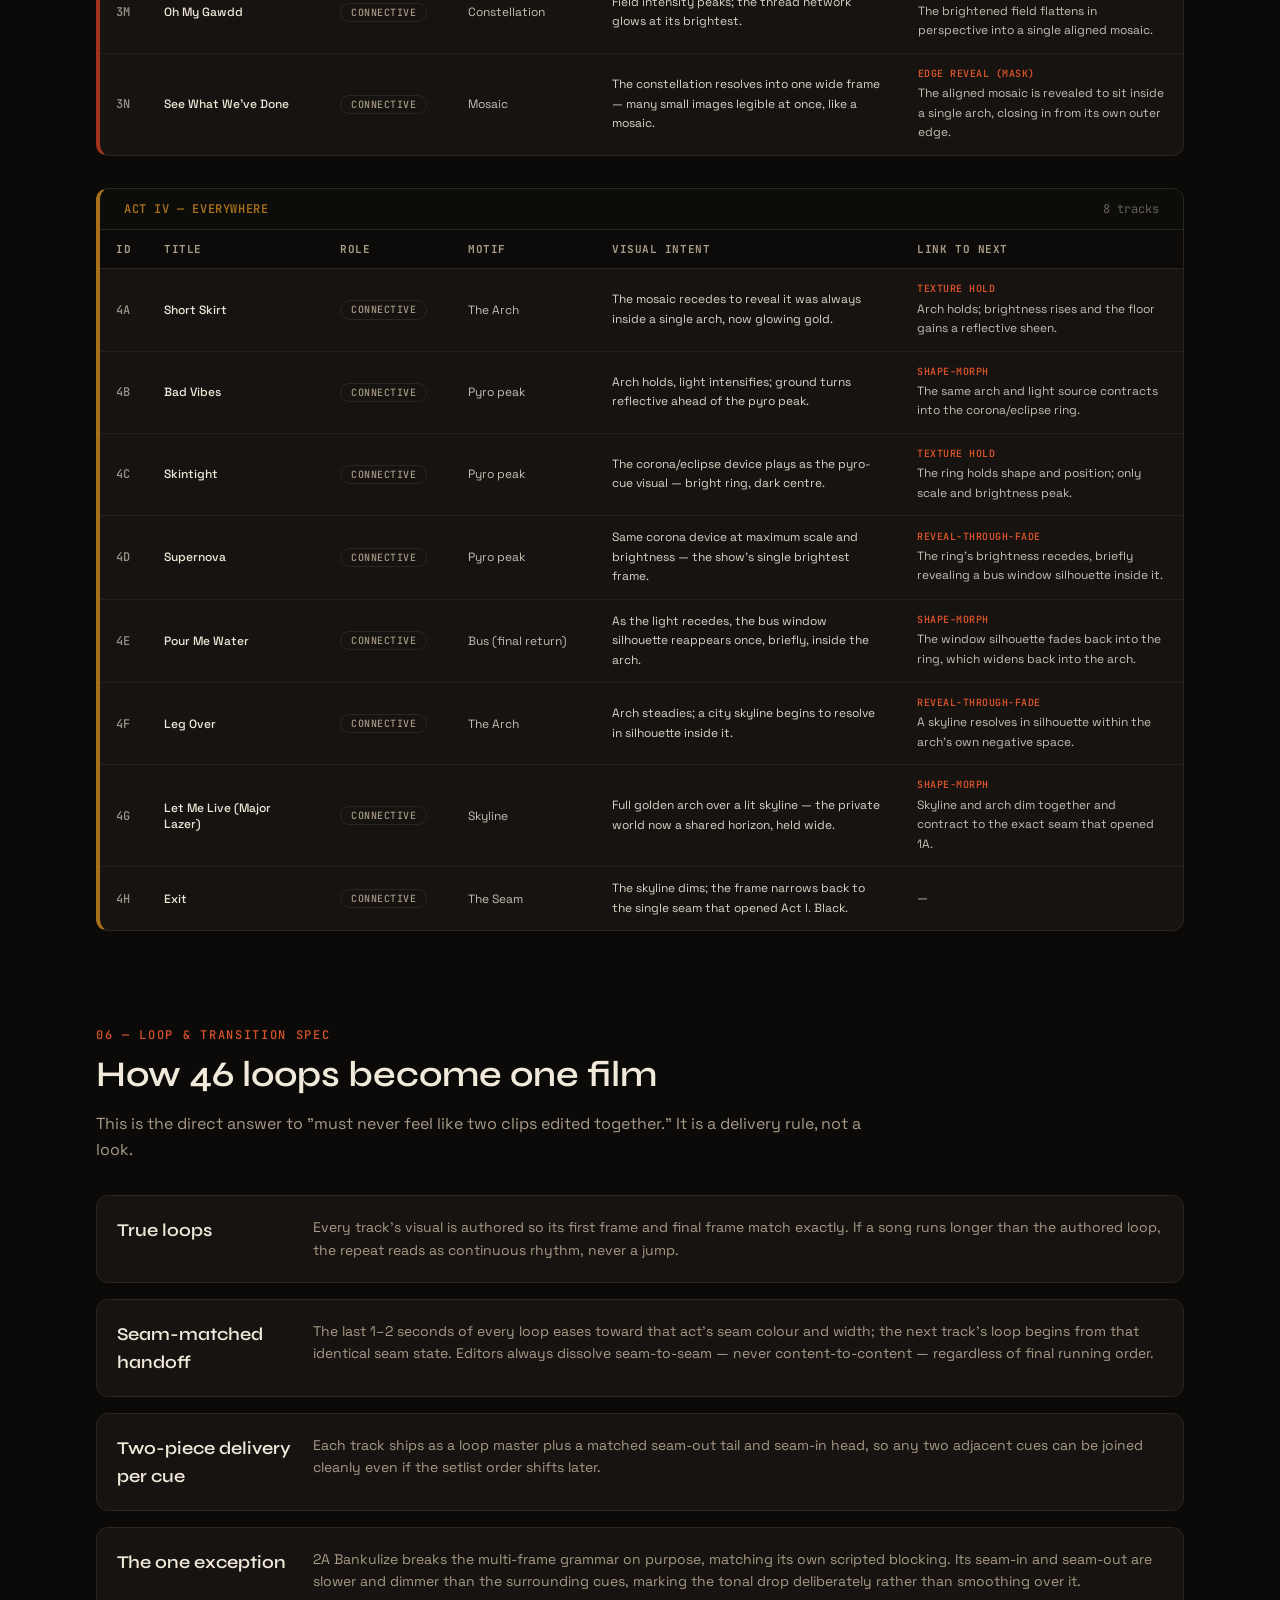
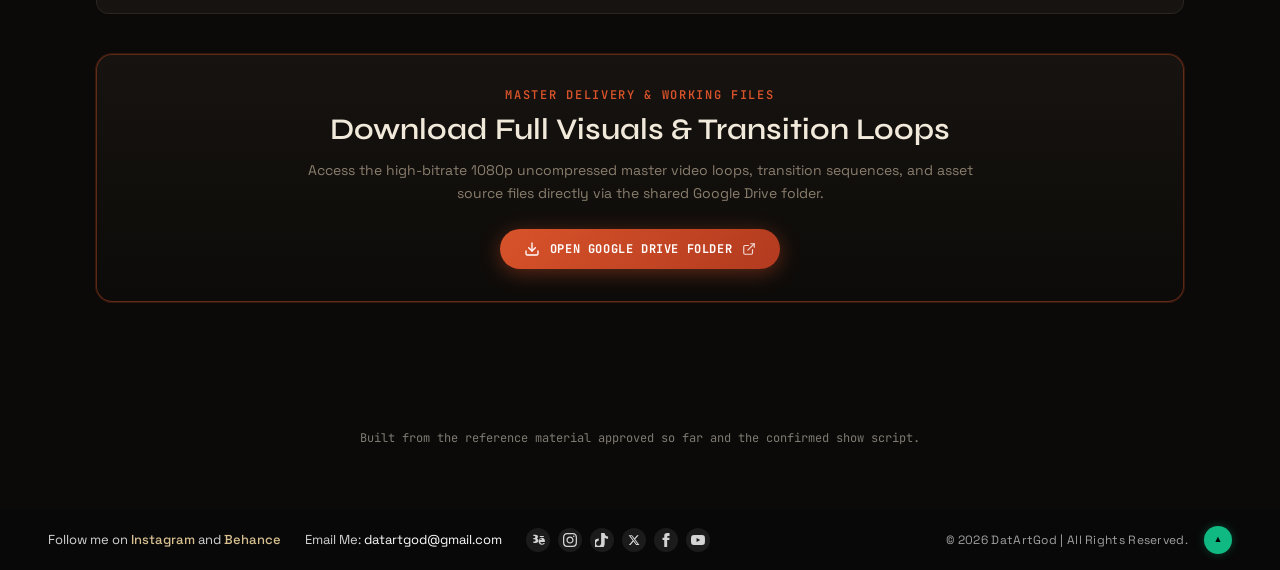
==== commit f2bde45c: "Add Google Drive downloadable files link across presentation decks" ====
--- a/index.html
+++ b/index.html
@@ -21,8 +21,8 @@
     <link rel="preconnect" href="https://fonts.googleapis.com">
     <link rel="preconnect" href="https://fonts.gstatic.com" crossorigin>
     <link href="https://fonts.googleapis.com/css2?family=JetBrains+Mono:wght@300;400;500&family=Space+Grotesk:wght@300;400;500;600;700&family=Syne:wght@400;500;600;700;800&display=swap" rel="stylesheet">
-    <script type="module" crossorigin src="./assets/index-B1fLa2m8.js"></script>
-    <link rel="stylesheet" crossorigin href="./assets/index-DZtf8D6R.css">
+    <script type="module" crossorigin src="./assets/index-BYRZTaV7.js"></script>
+    <link rel="stylesheet" crossorigin href="./assets/index-DLve1ByQ.css">
   </head>
   <body class="bg-[#080808] text-[#f8fafc] selection:bg-white selection:text-black antialiased overflow-x-hidden">
     <div id="root"></div>
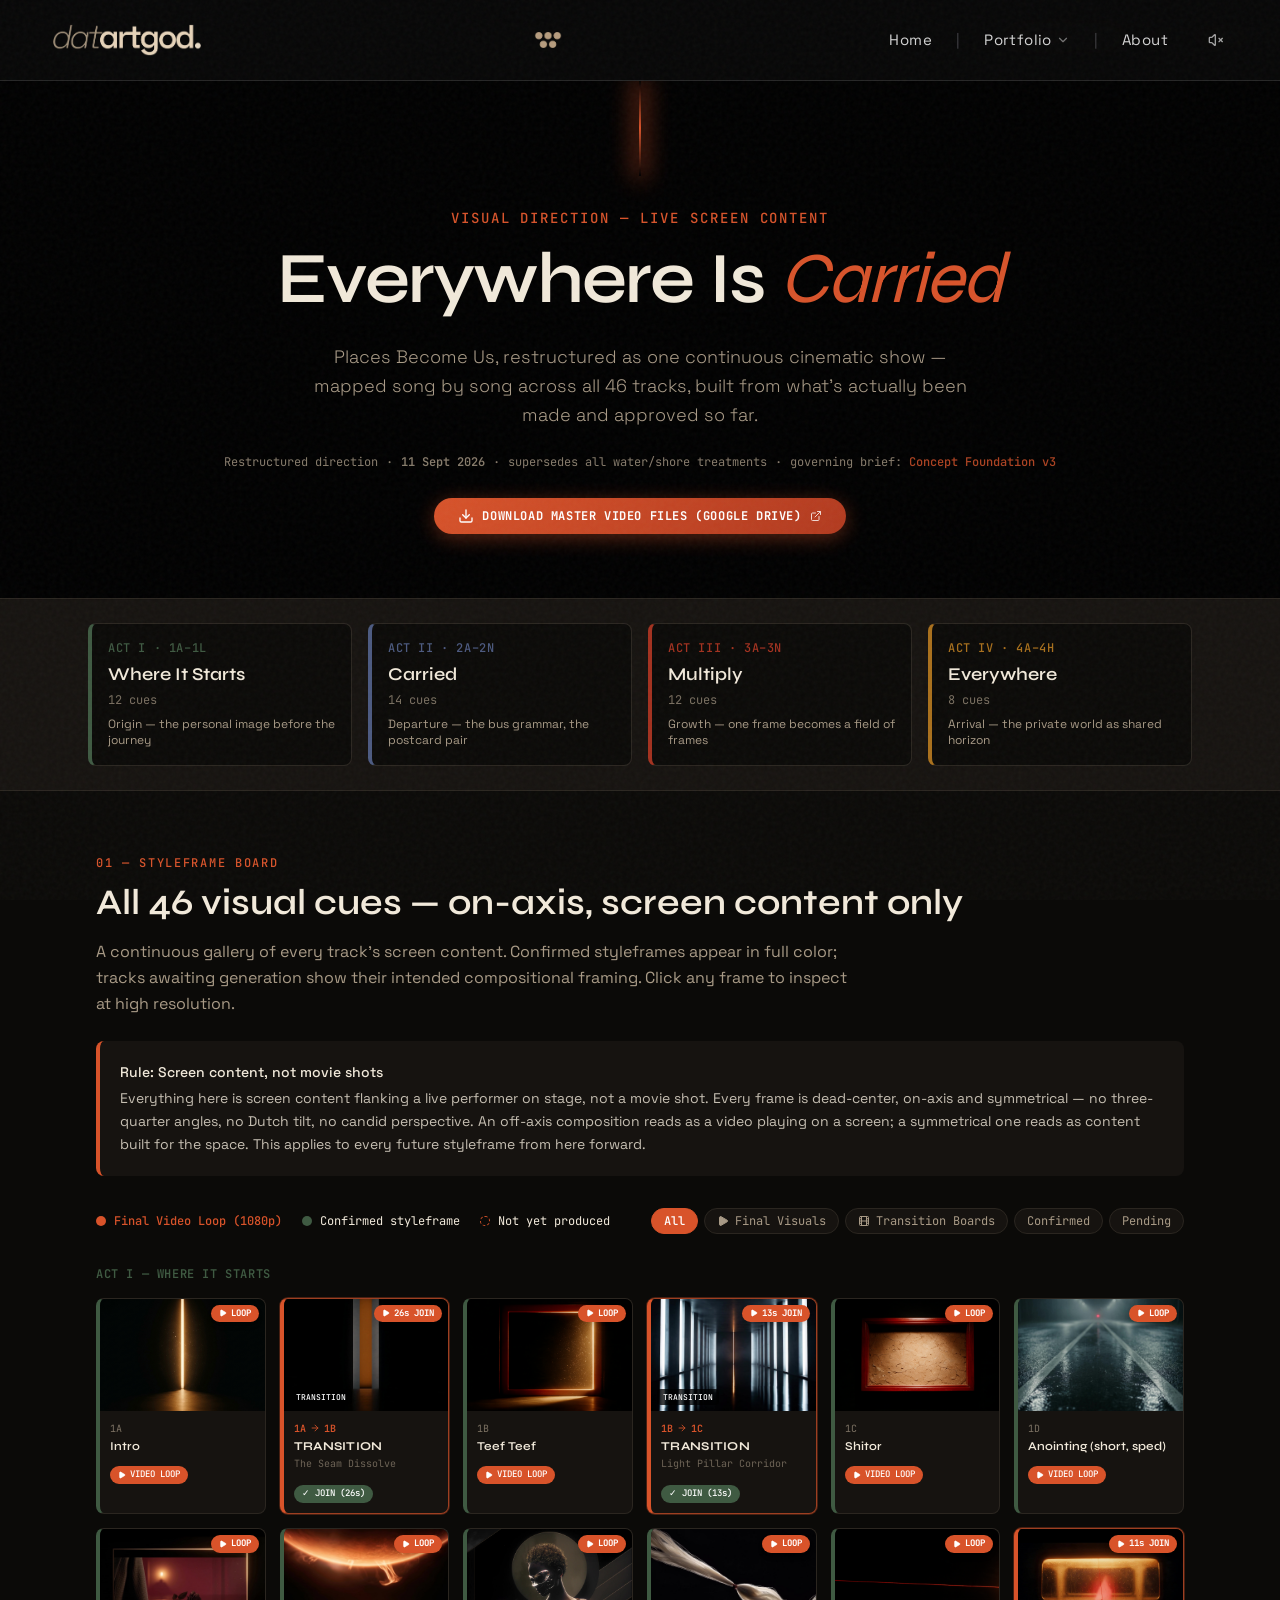
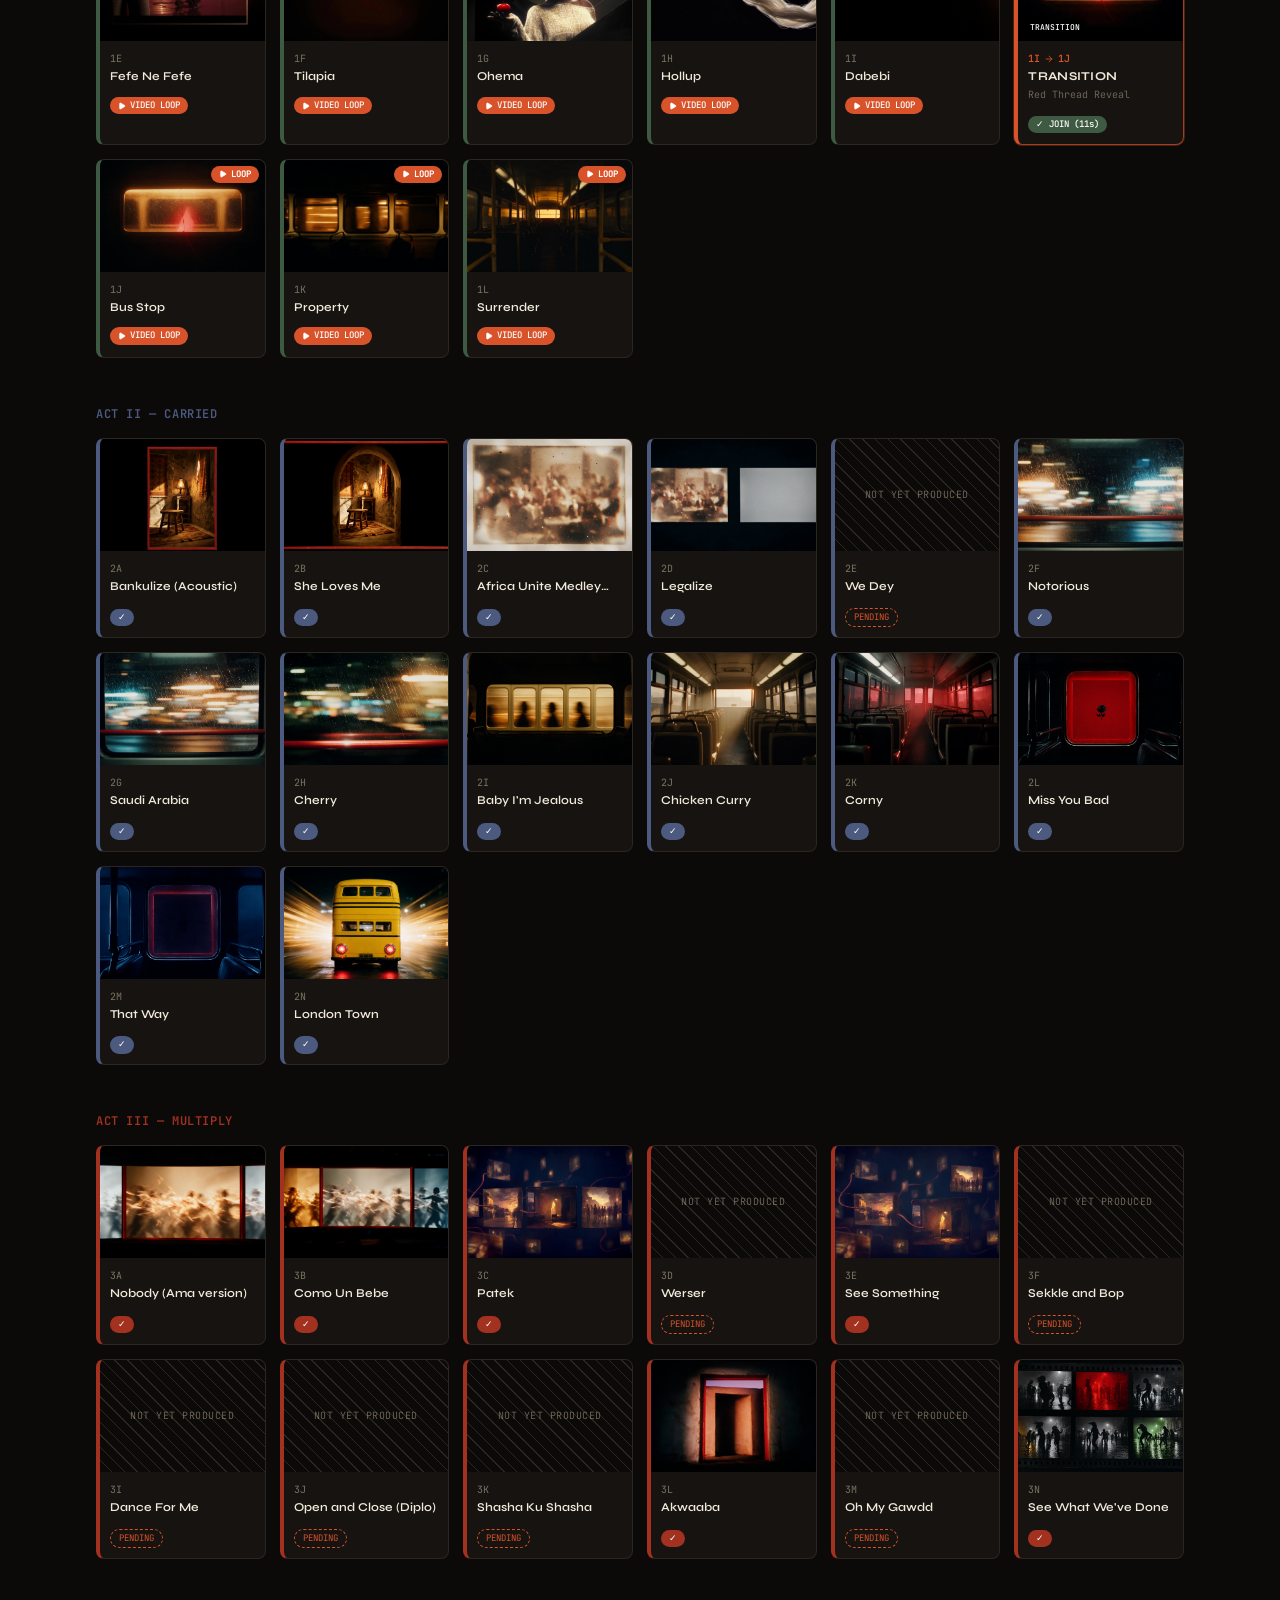
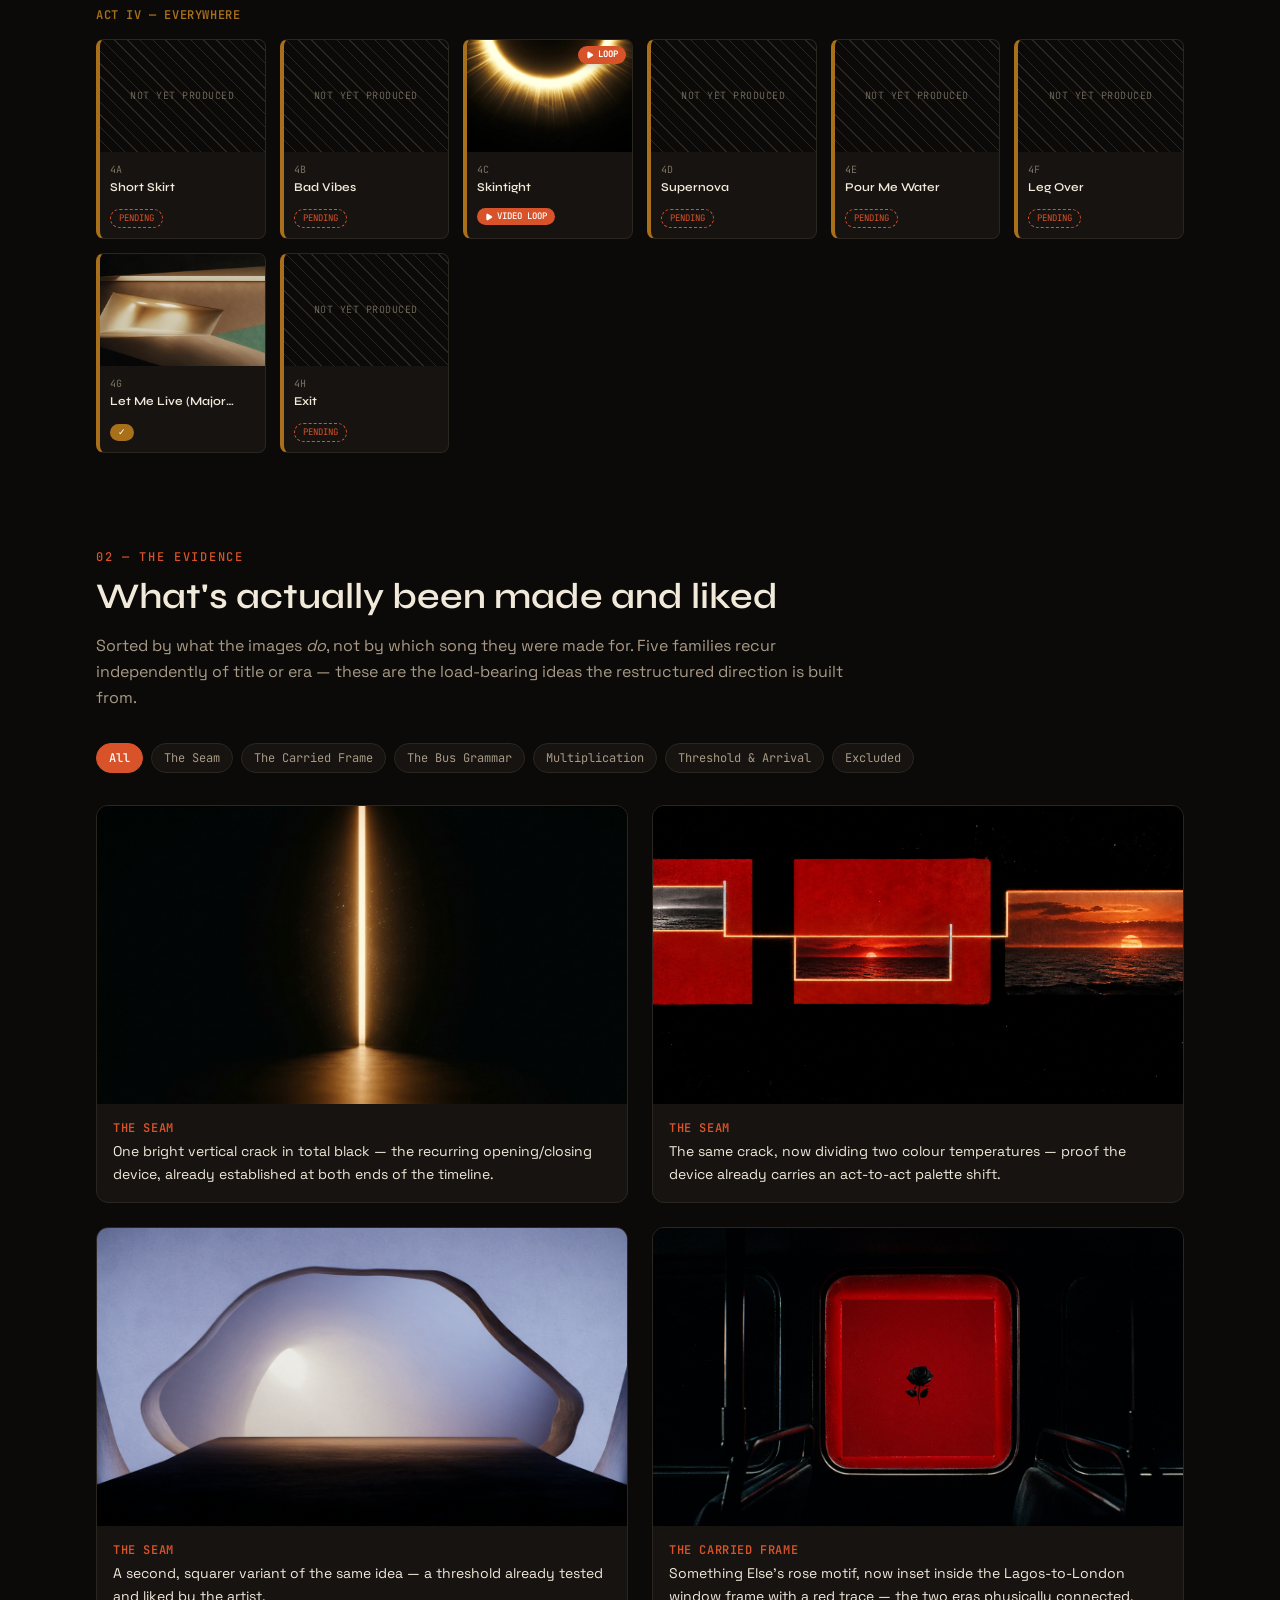
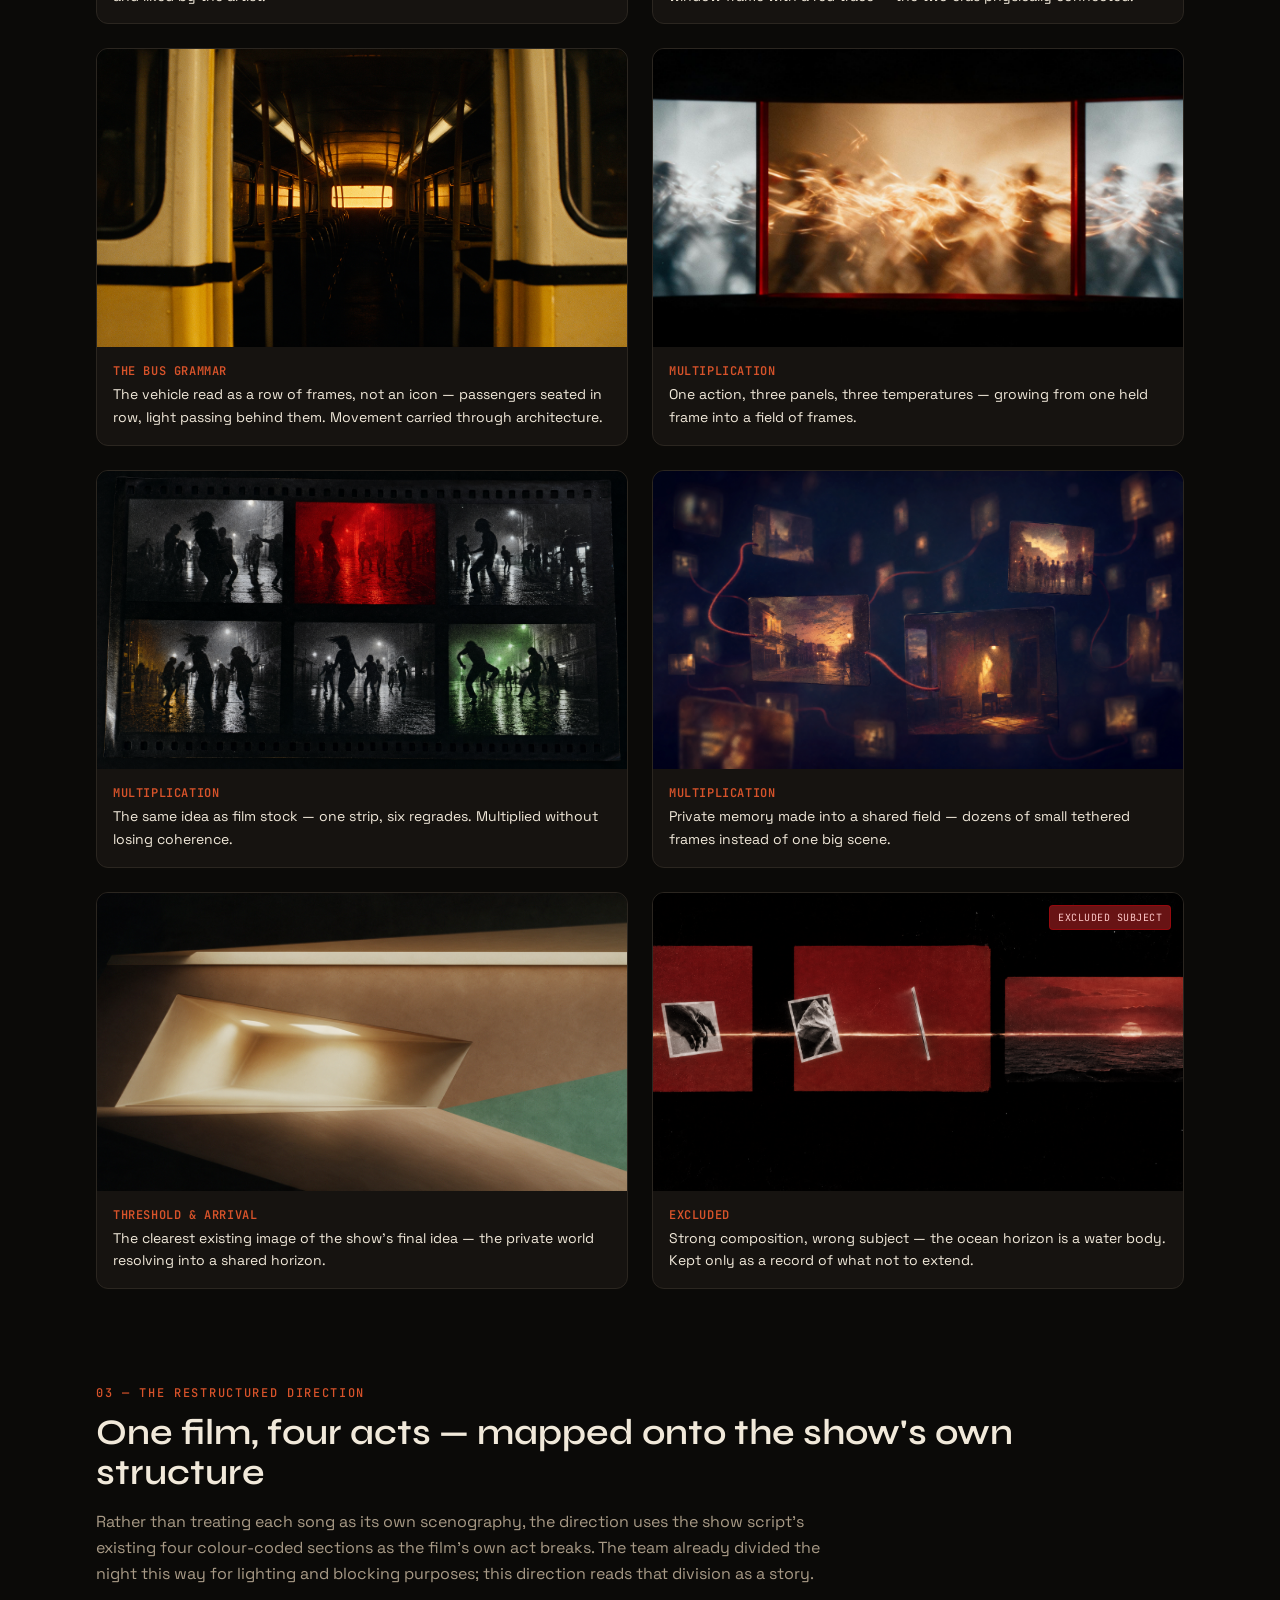
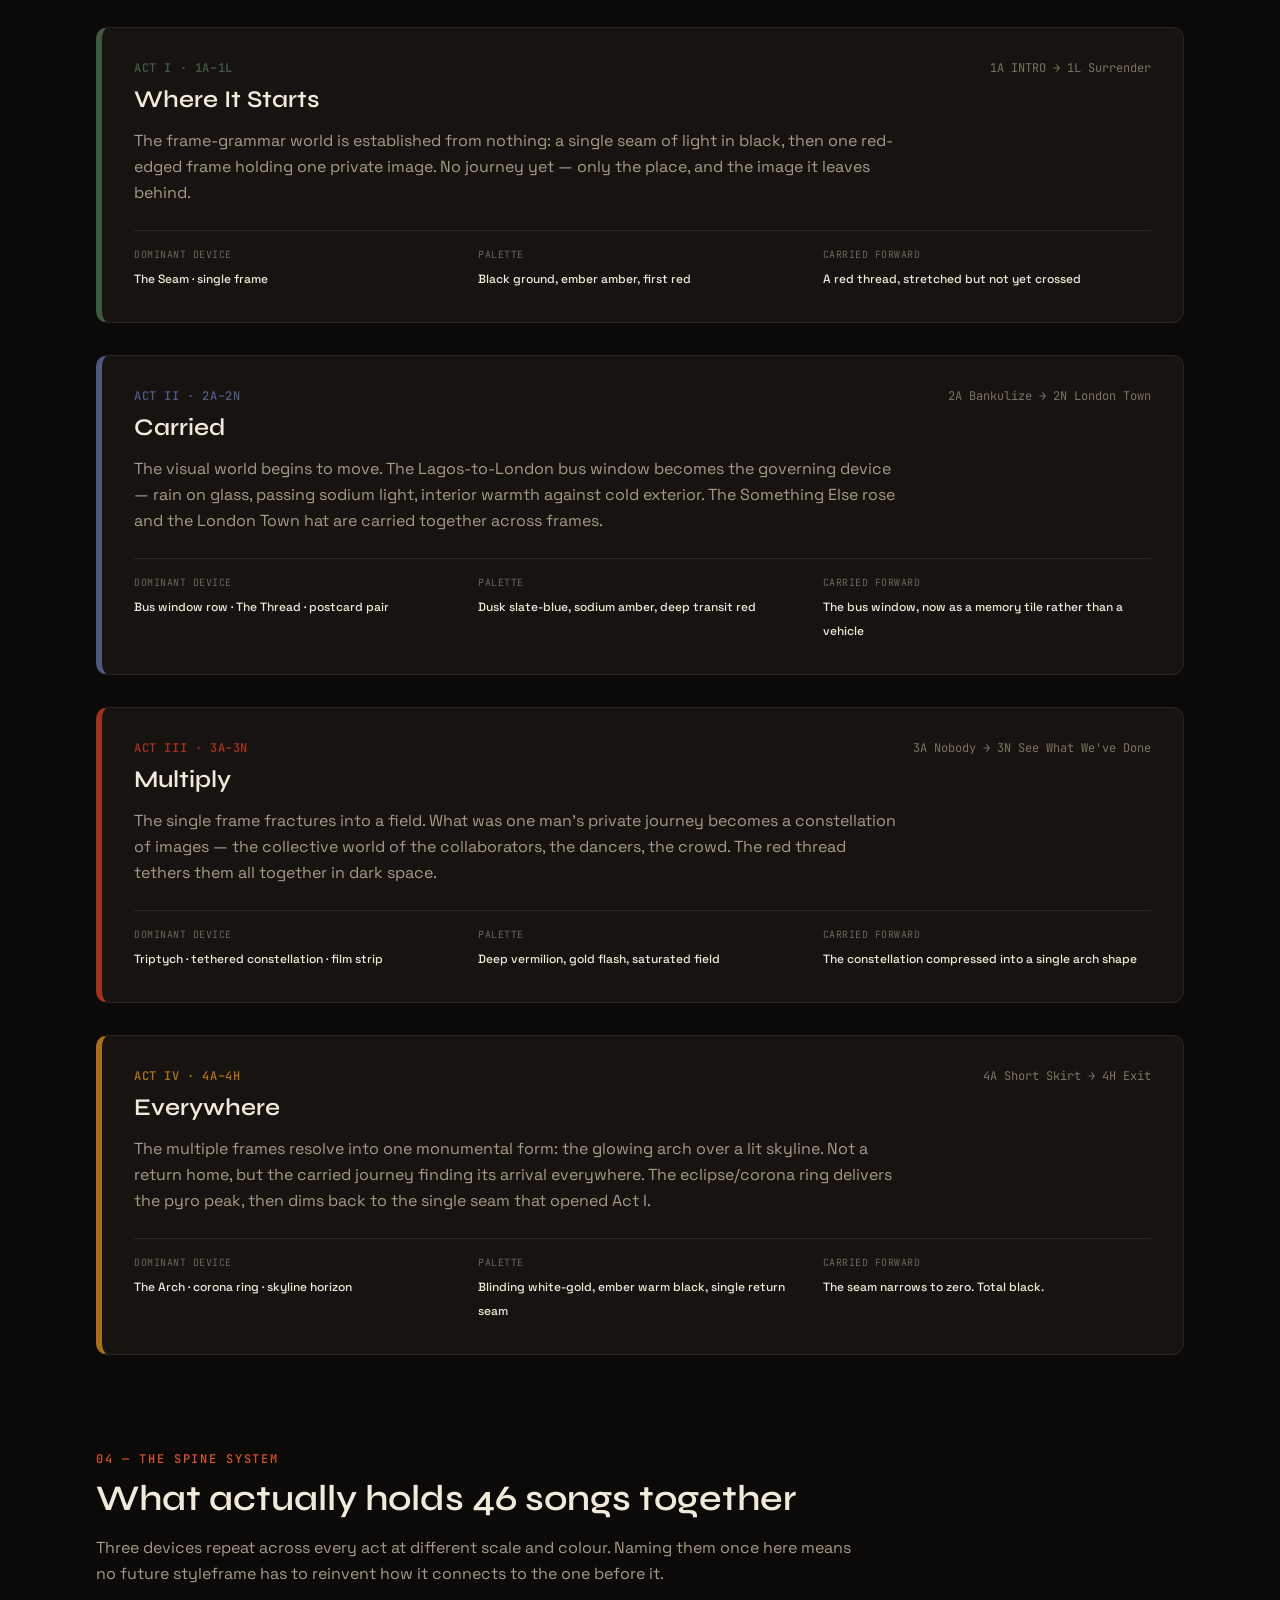
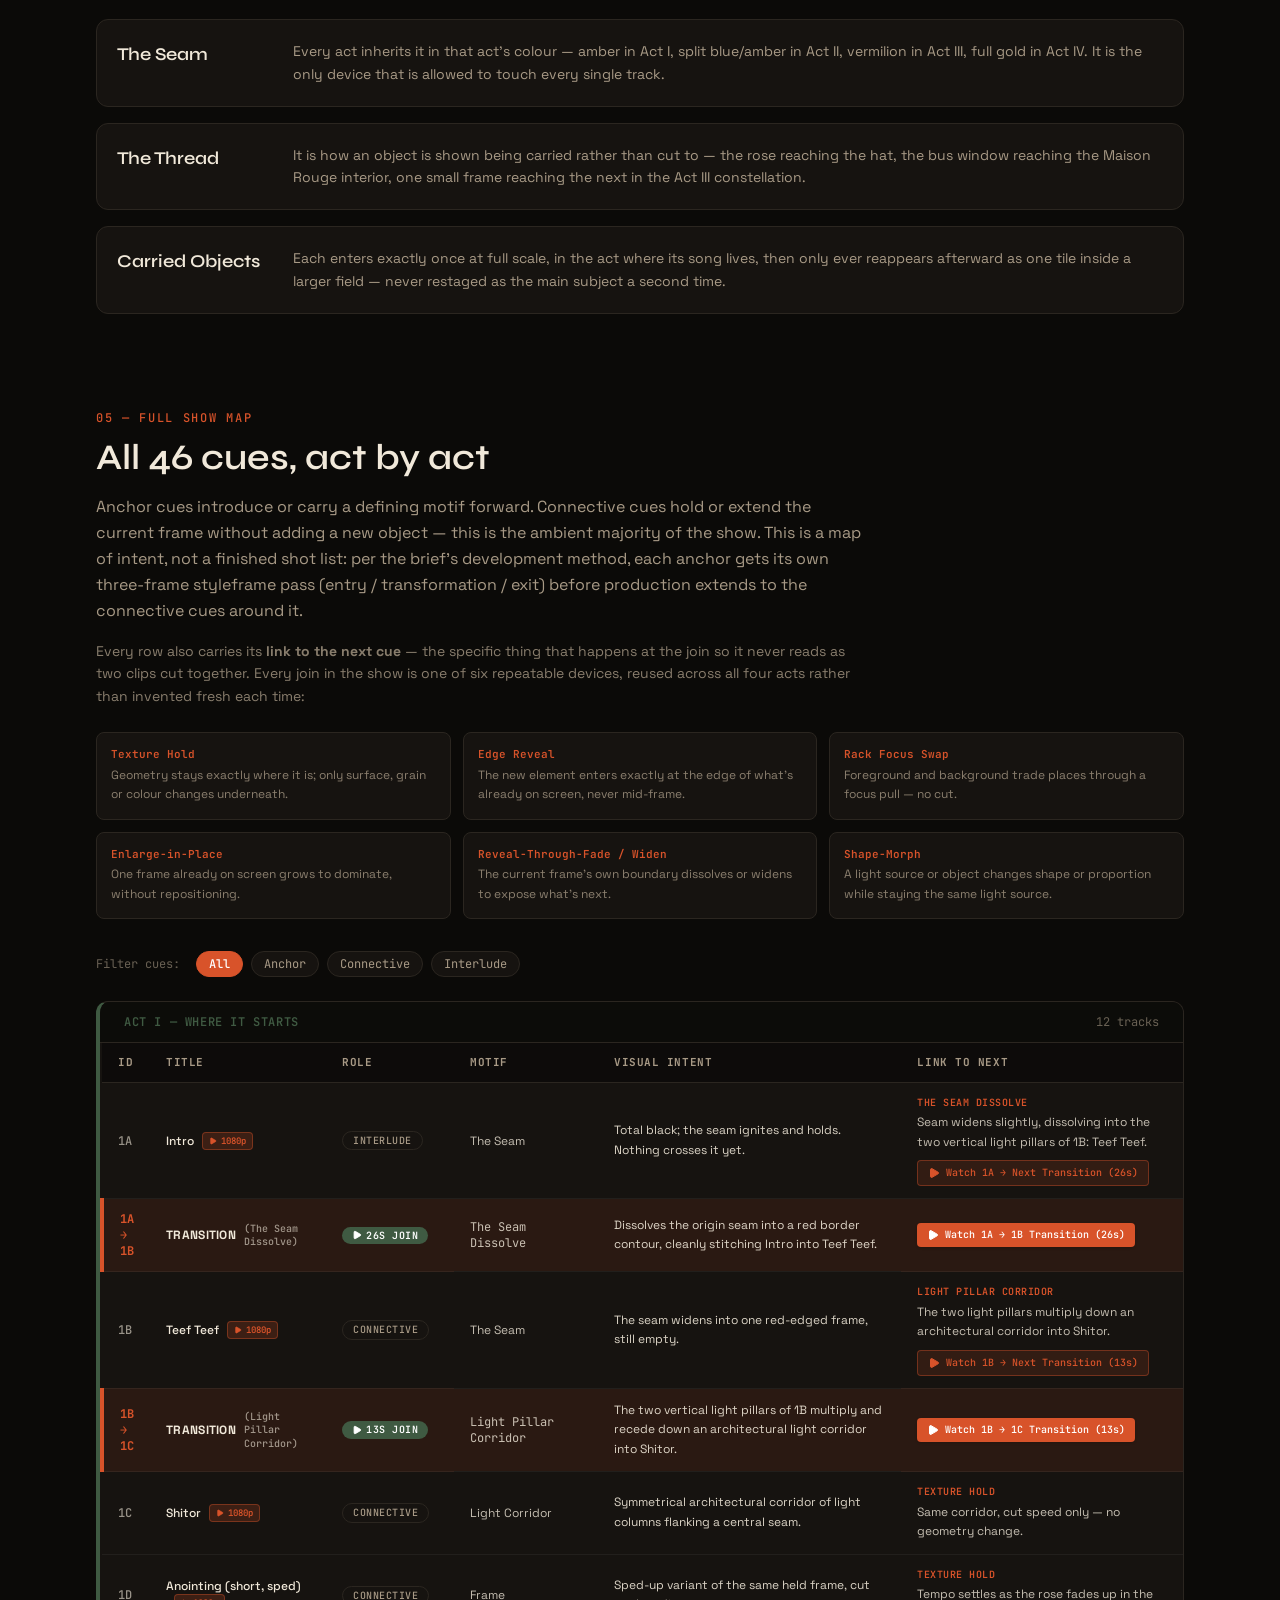
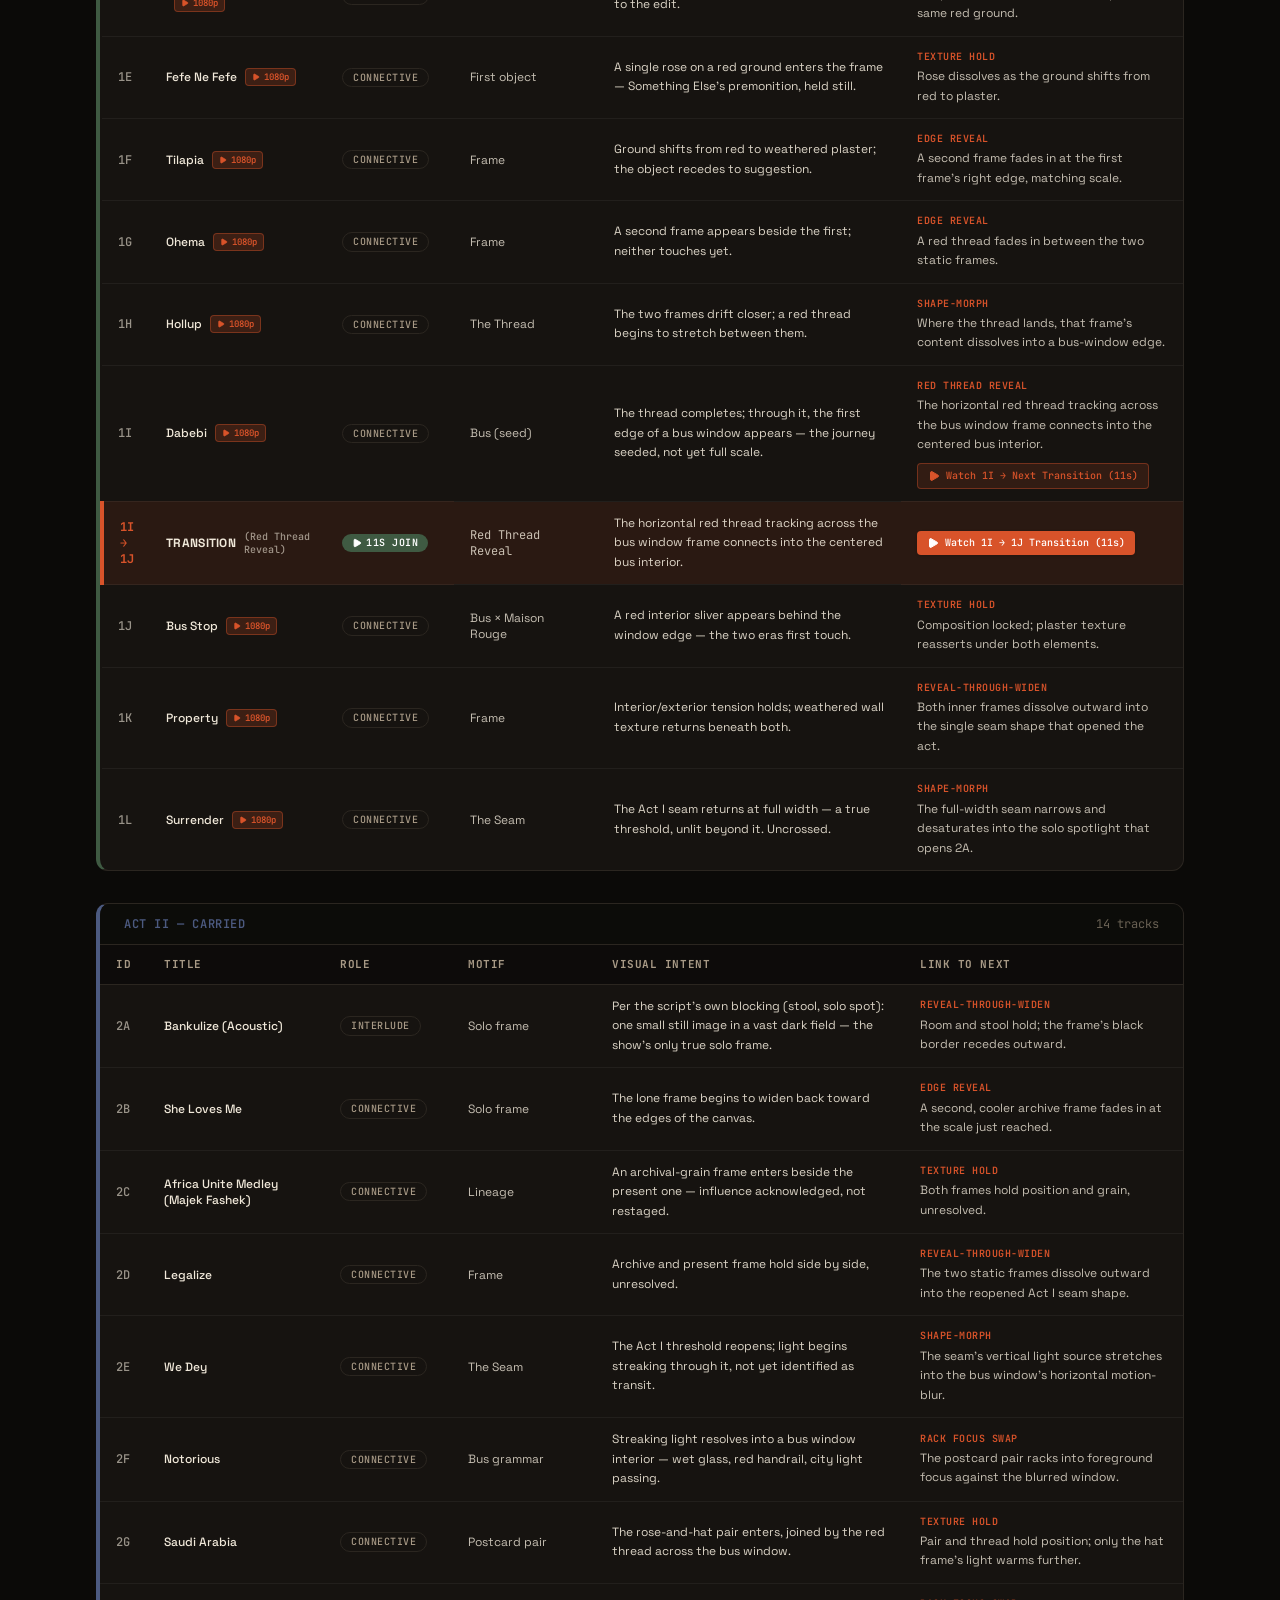
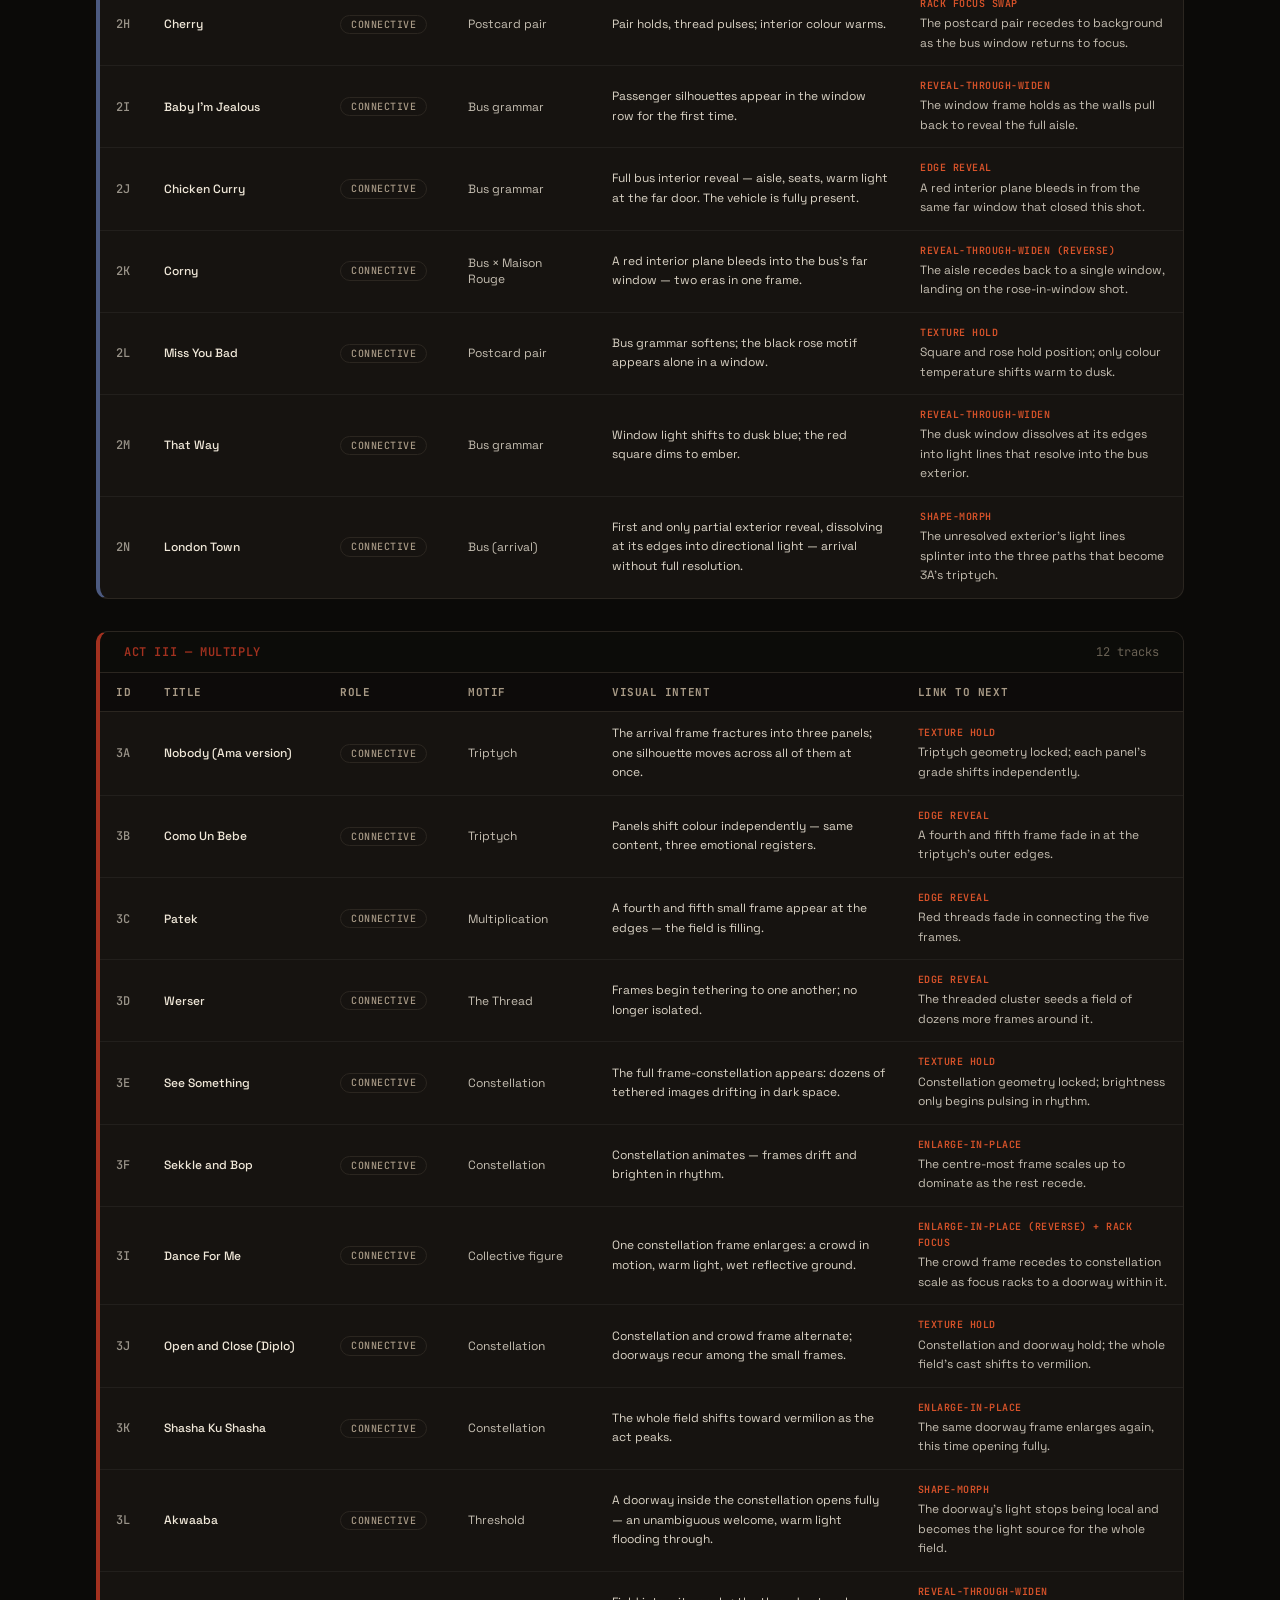
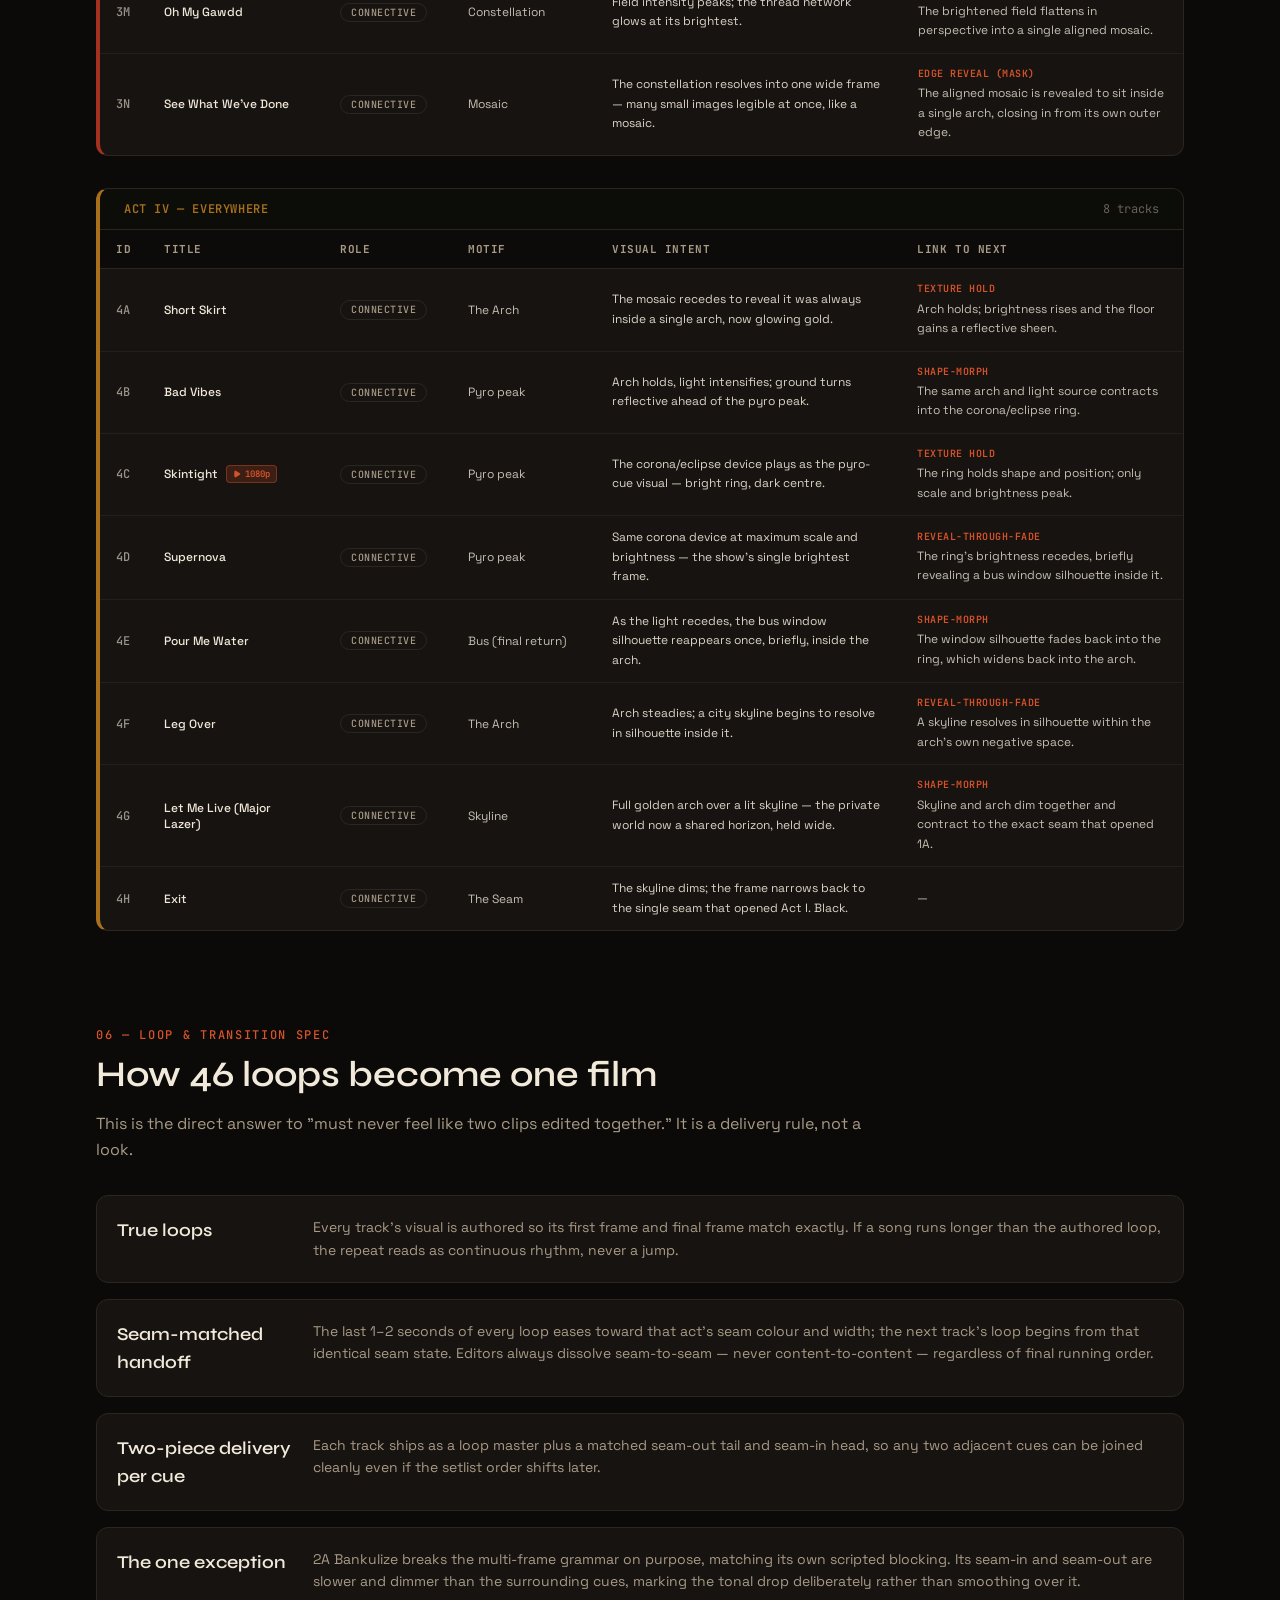
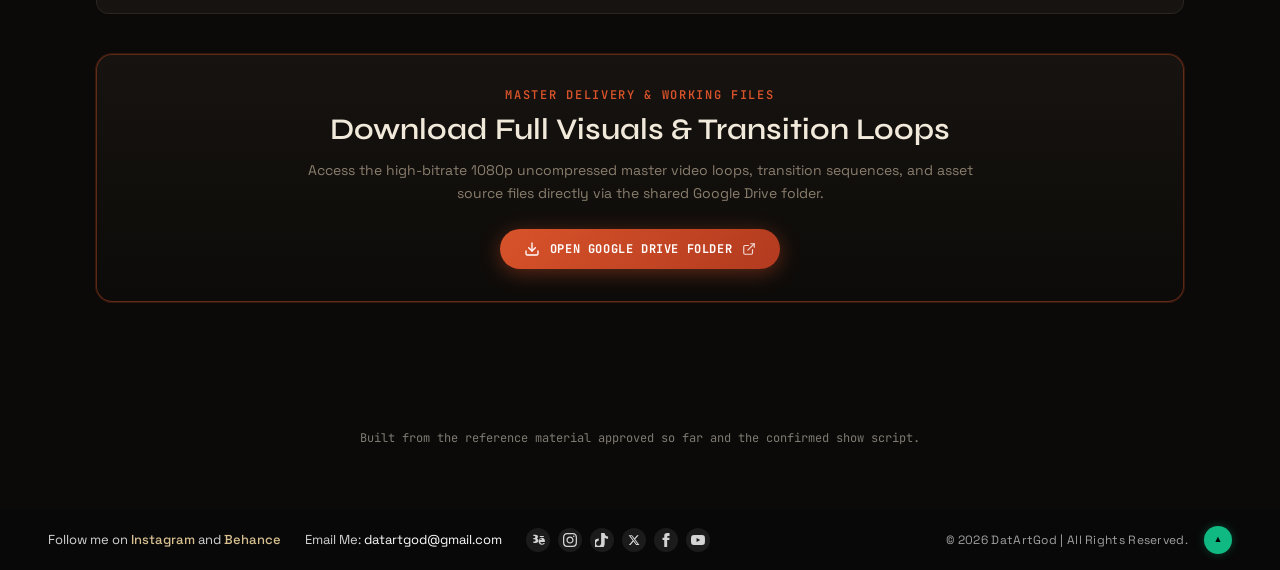
==== commit 0725c3c2: "Add final video loops for Act I (1D, 1E, 1F, 1G, 1H, 1K, 1L) and Act IV (4C Skintight) with high-res" ====
--- a/index.html
+++ b/index.html
@@ -21,7 +21,7 @@
     <link rel="preconnect" href="https://fonts.googleapis.com">
     <link rel="preconnect" href="https://fonts.gstatic.com" crossorigin>
     <link href="https://fonts.googleapis.com/css2?family=JetBrains+Mono:wght@300;400;500&family=Space+Grotesk:wght@300;400;500;600;700&family=Syne:wght@400;500;600;700;800&display=swap" rel="stylesheet">
-    <script type="module" crossorigin src="./assets/index-BYRZTaV7.js"></script>
+    <script type="module" crossorigin src="./assets/index-BRos88yy.js"></script>
     <link rel="stylesheet" crossorigin href="./assets/index-DLve1ByQ.css">
   </head>
   <body class="bg-[#080808] text-[#f8fafc] selection:bg-white selection:text-black antialiased overflow-x-hidden">
